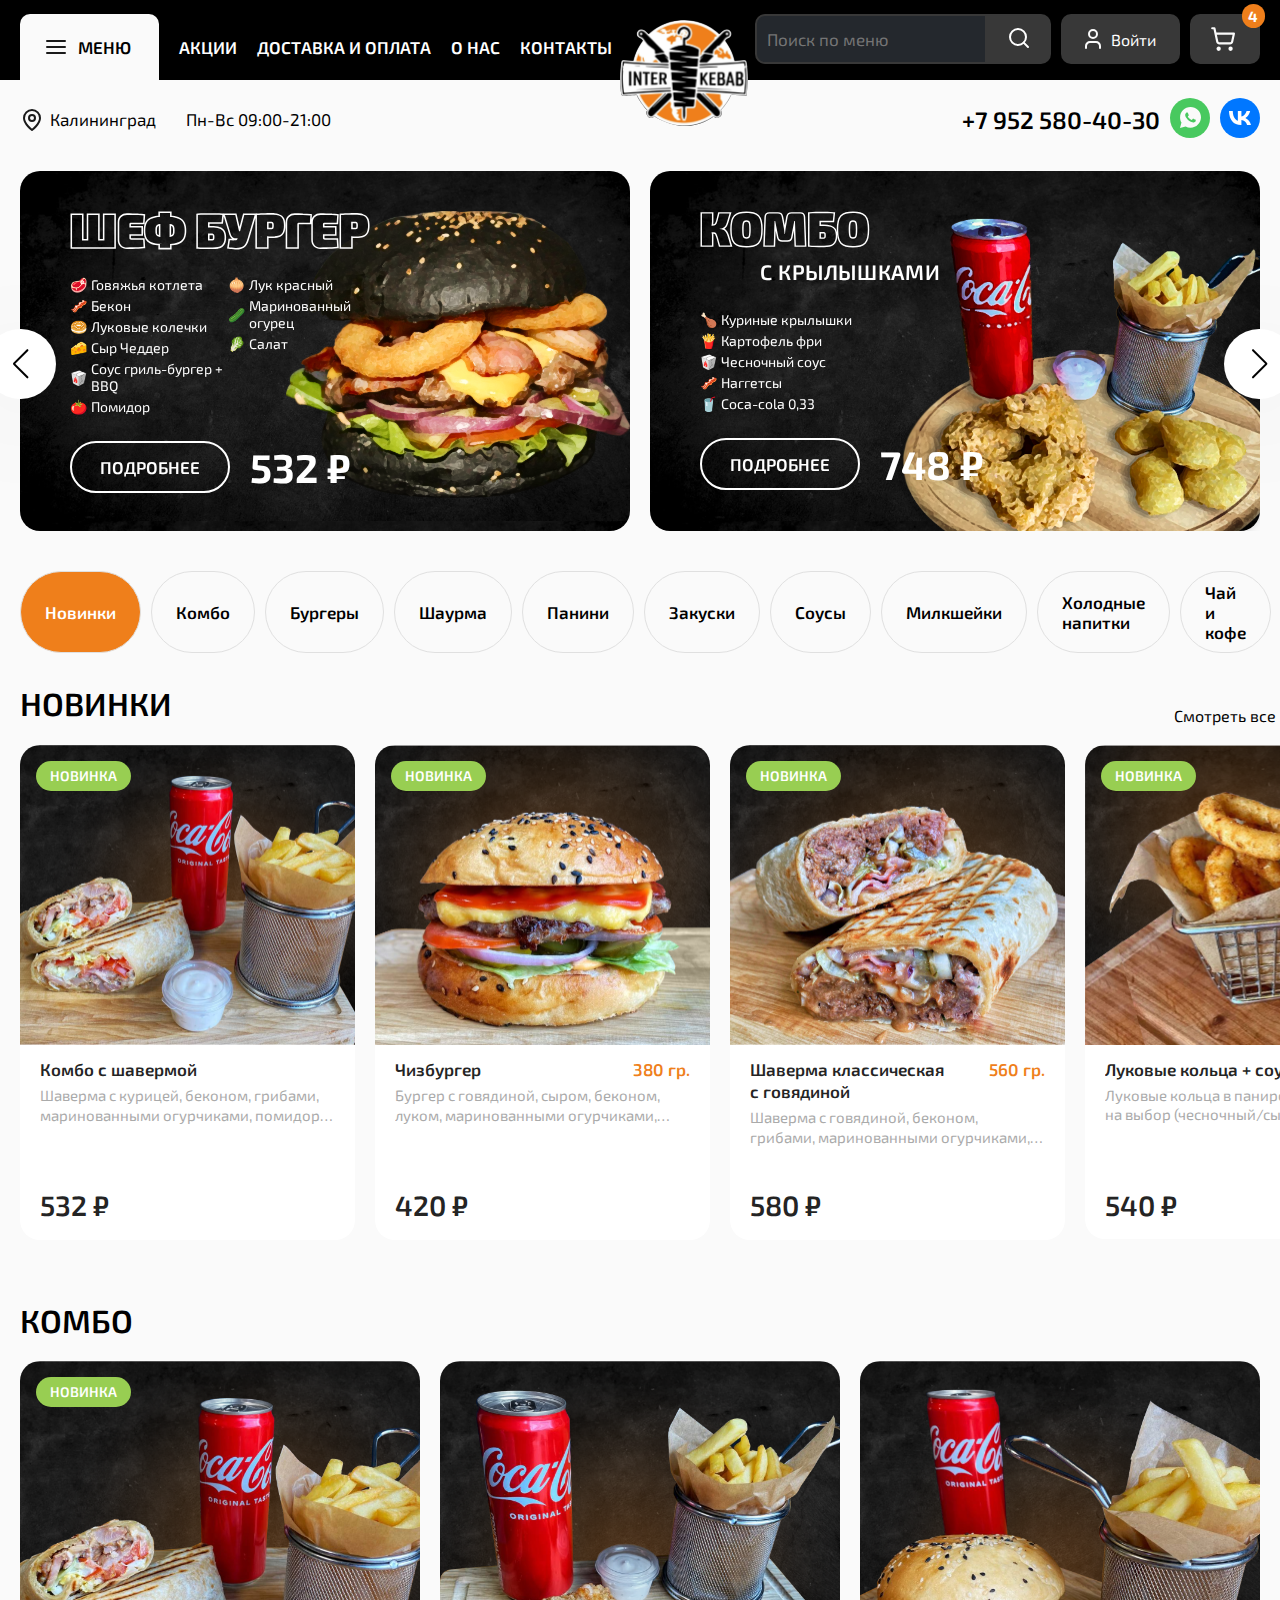
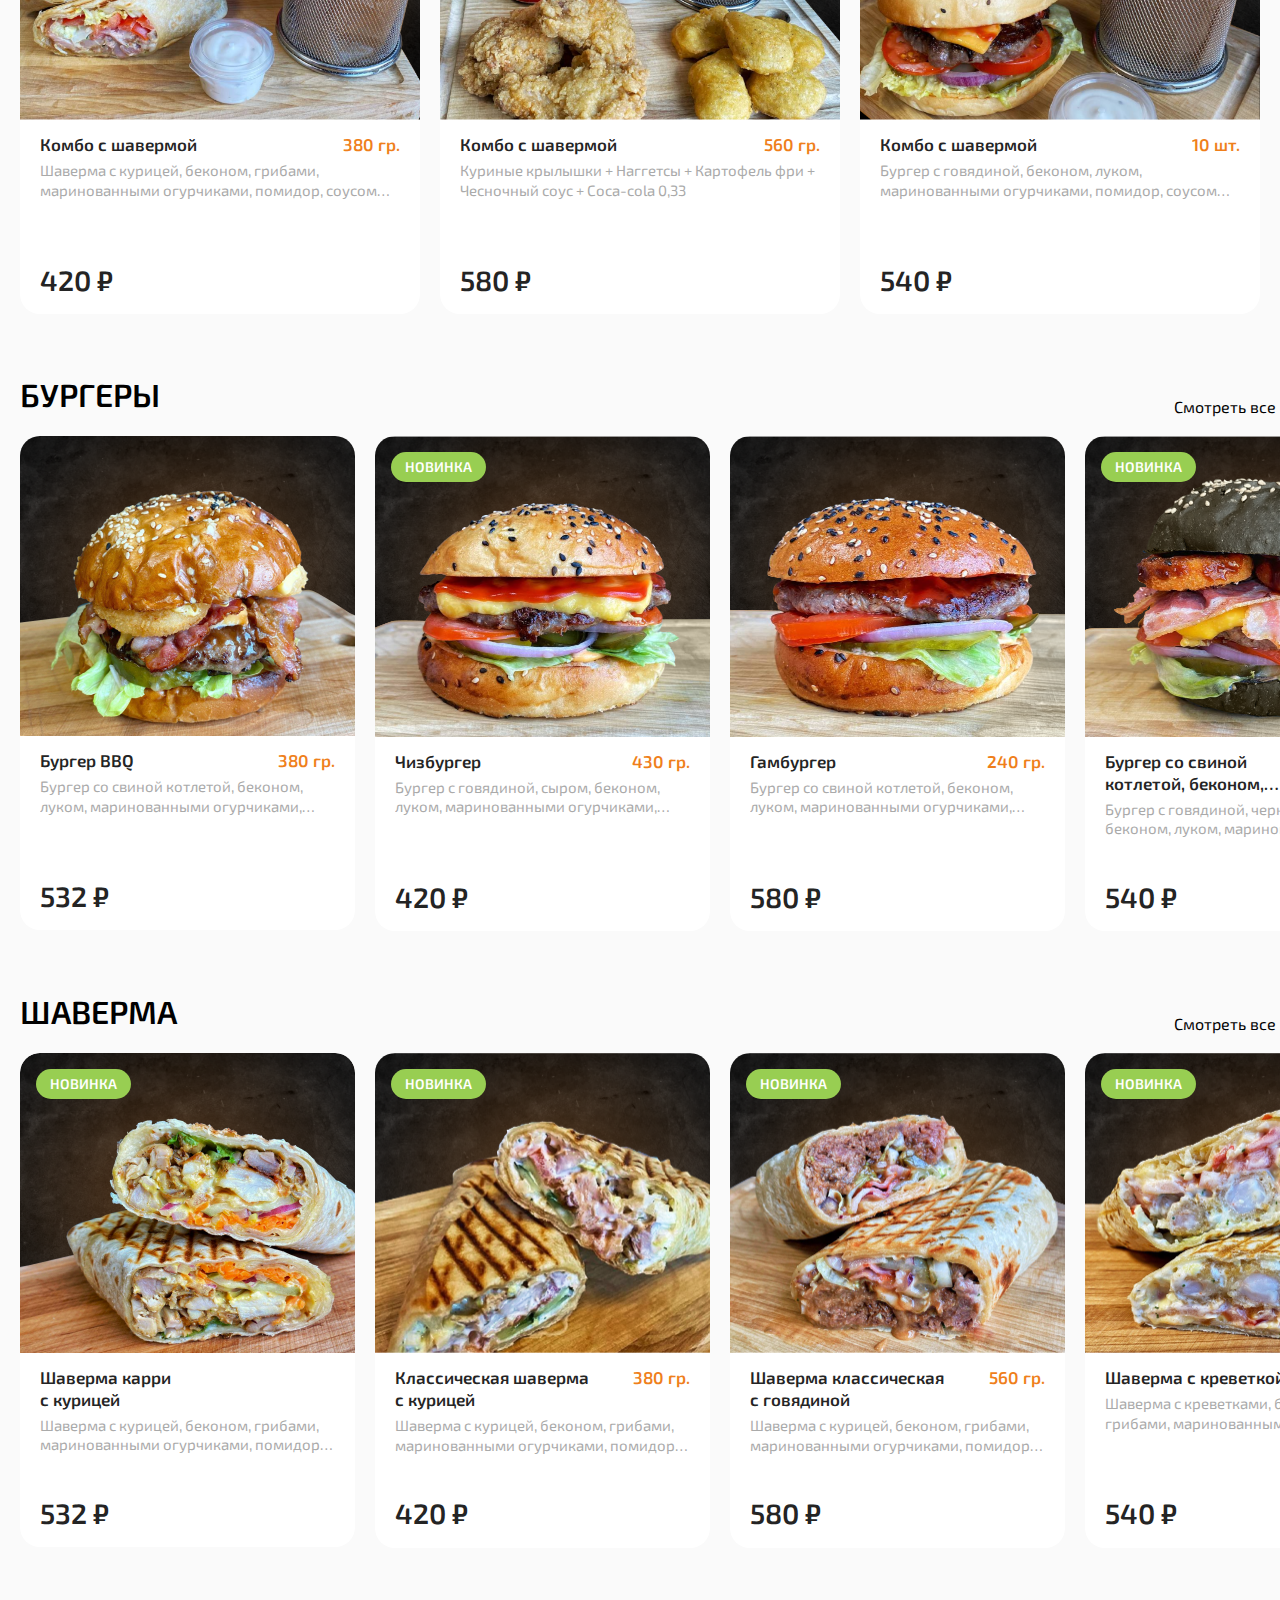
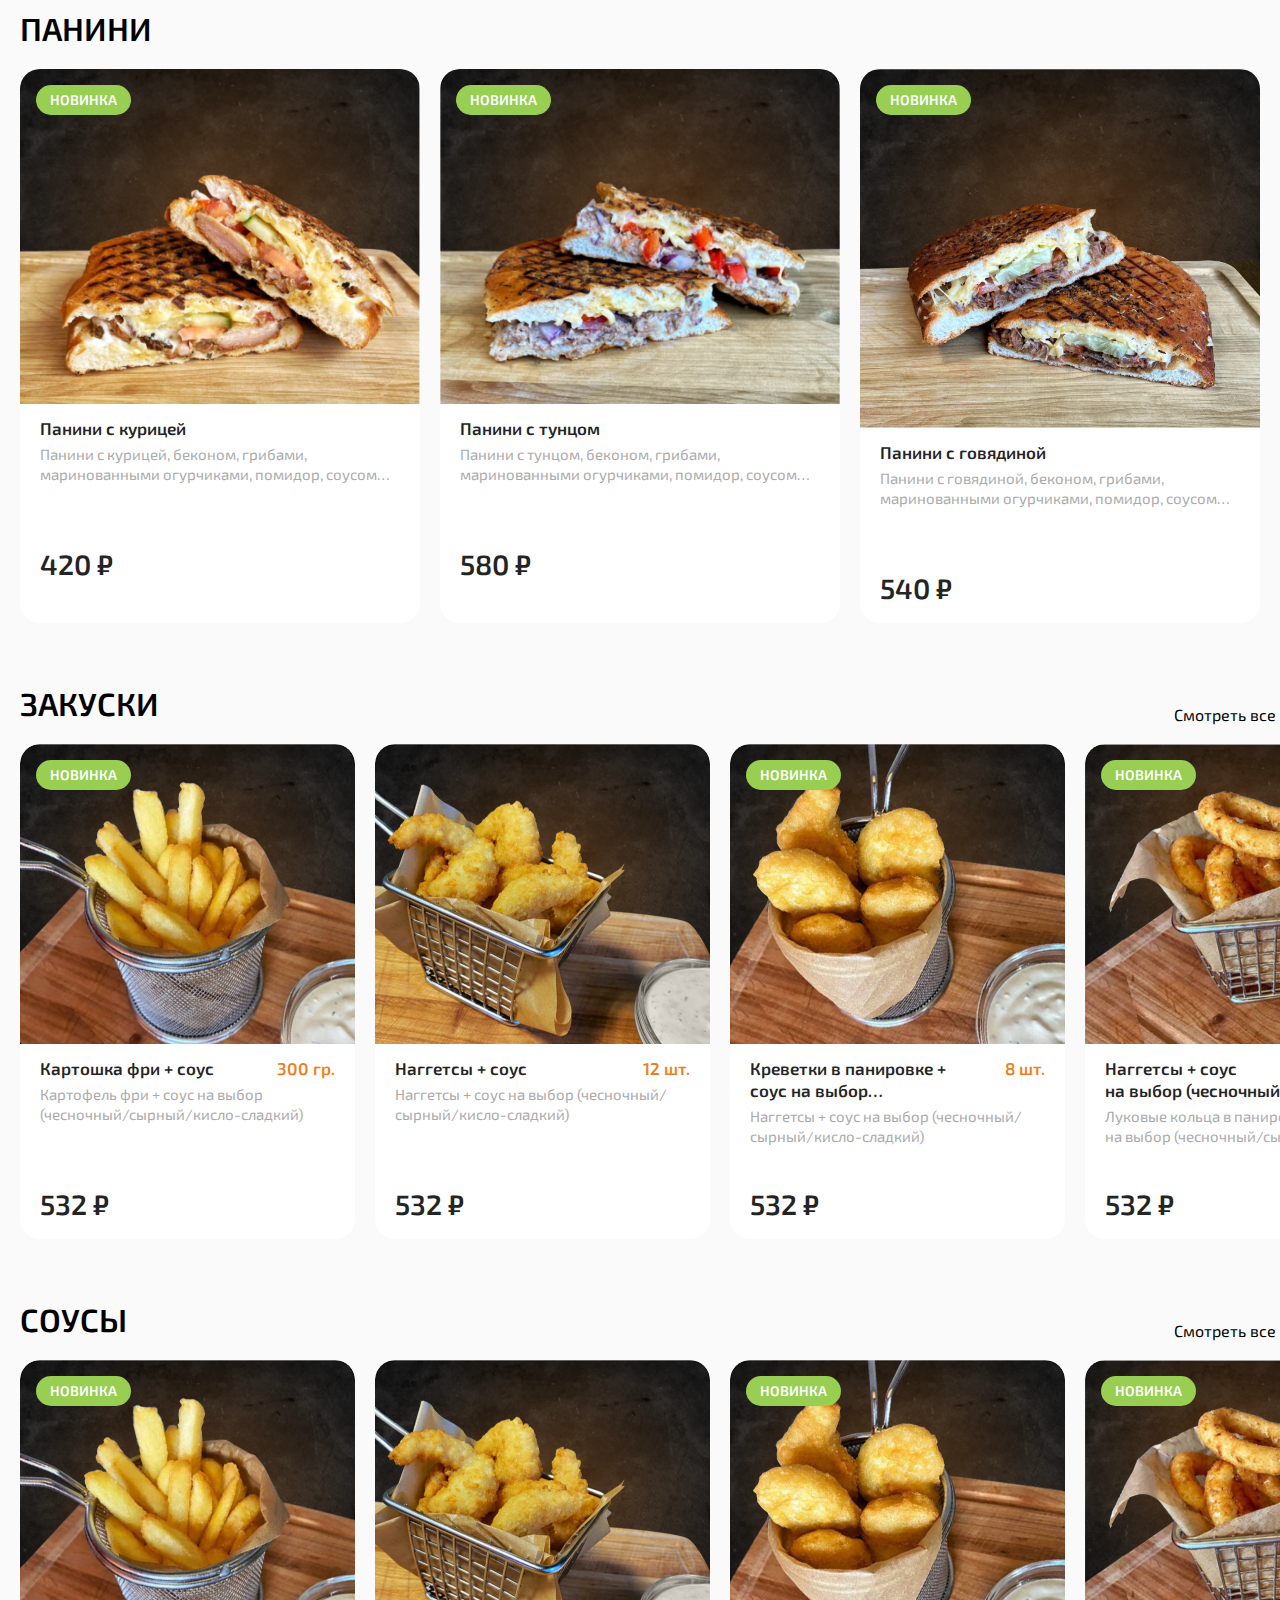
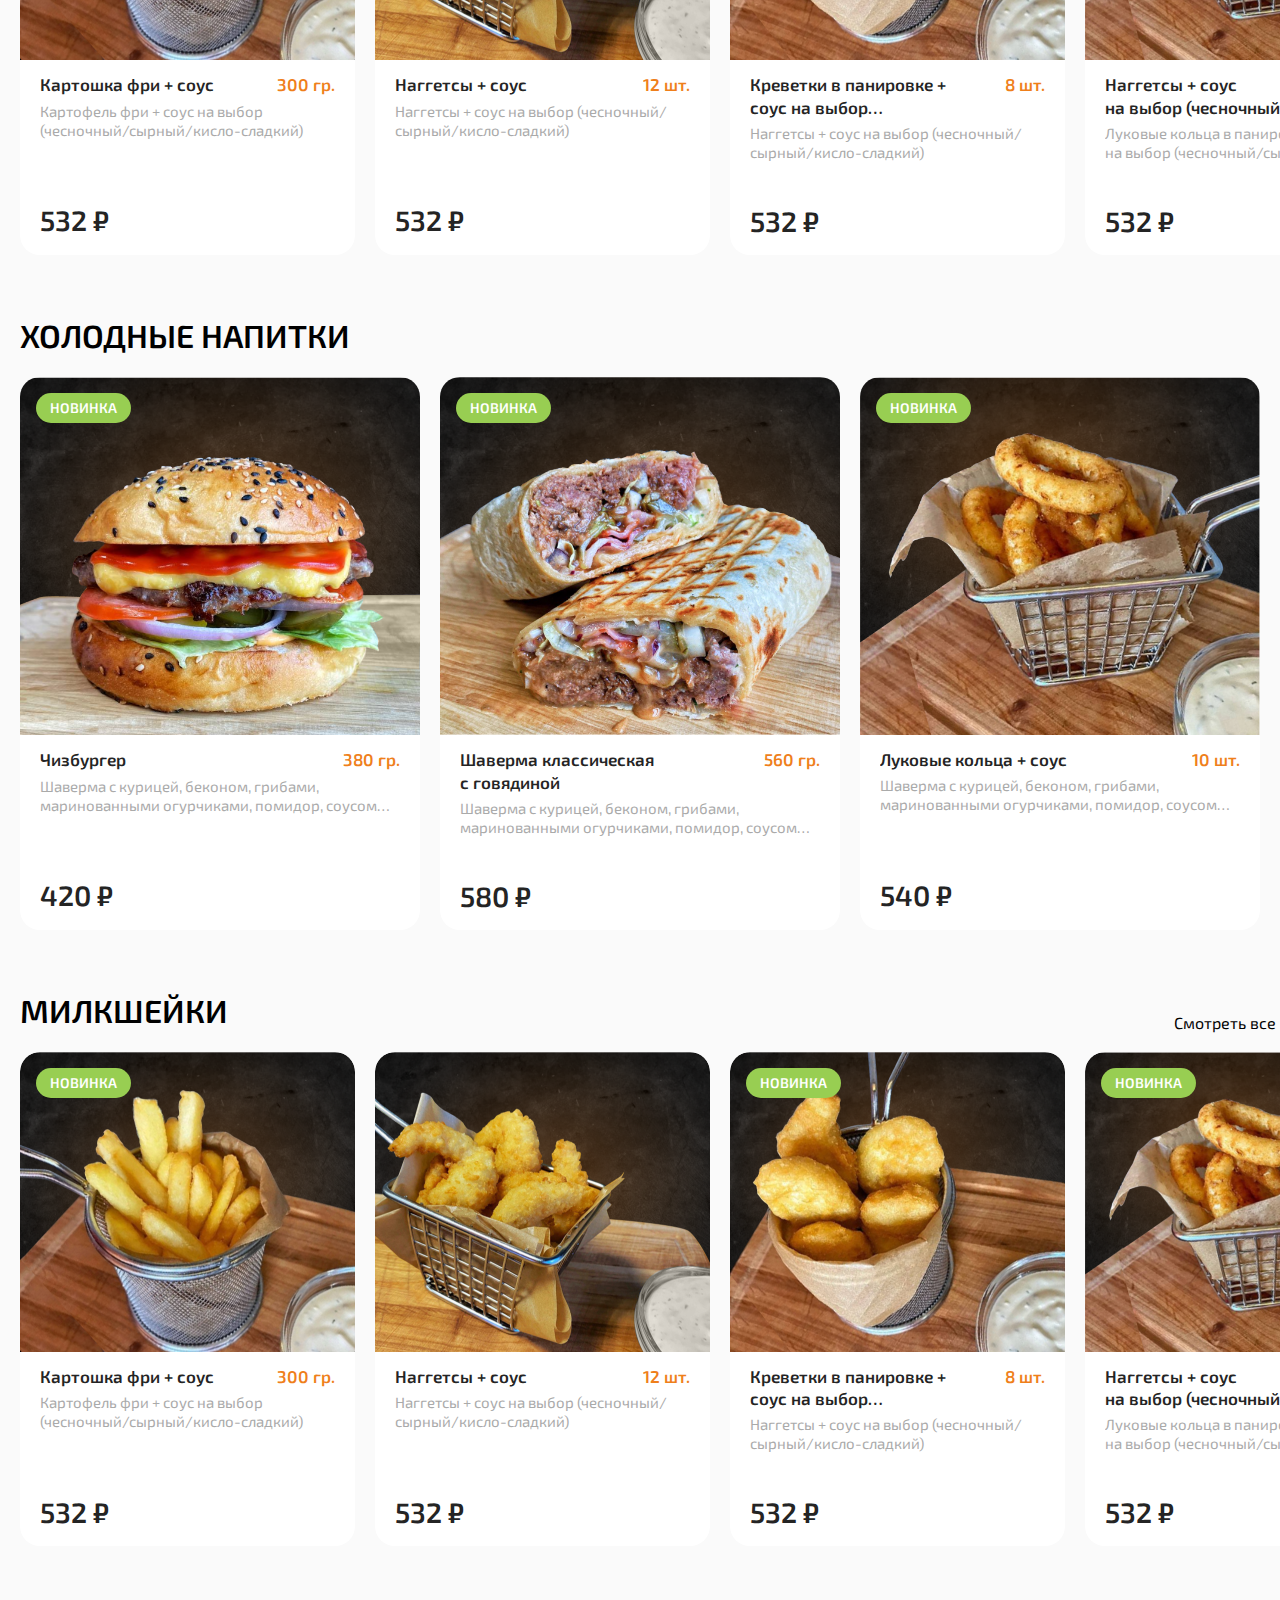
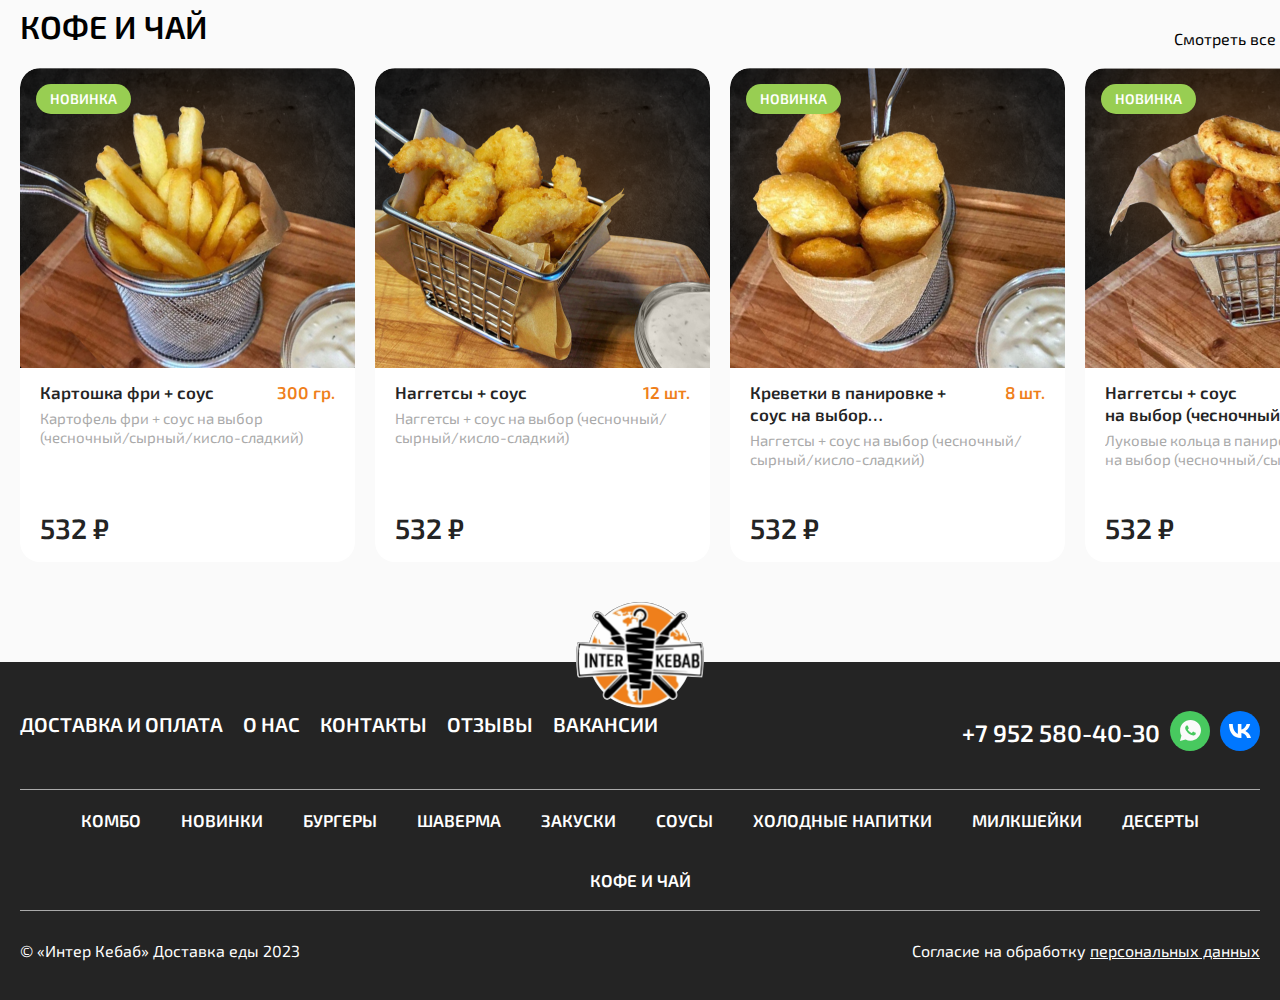
==== index.html @ 5f93398a "added content on mainpage" ====
<!DOCTYPE html>
<html lang="en">
  <head>
    <meta charset="UTF-8" />
    <meta name="viewport" content="width=device-width, initial-scale=1.0" />

    <link rel="preconnect" href="https://fonts.googleapis.com" />
    <link rel="preconnect" href="https://fonts.gstatic.com" crossorigin />
    <link
      href="https://fonts.googleapis.com/css2?family=Exo+2:ital,wght@0,100;0,200;0,300;0,400;0,500;0,600;0,700;0,800;0,900;1,100;1,200;1,300;1,400;1,500;1,600;1,700;1,800;1,900&display=swap"
      rel="stylesheet"
    />

    <link
      rel="stylesheet"
      href="https://cdn.jsdelivr.net/npm/swiper@11/swiper-bundle.min.css"
    />

    <script src="https://cdn.jsdelivr.net/npm/swiper@11/swiper-bundle.min.js"></script>

    <link rel="stylesheet" href="css/main.css" />

    <title>Главная</title>
  </head>
  <body>
    <header class="header">
      <section class="header__mobile" id="header_mobile">
        <ul class="header__mobile__links">
          <li class="header__mobile__close" id="header__mobile__close">
            <svg
              width="44"
              height="44"
              viewBox="0 0 44 44"
              fill="none"
              xmlns="http://www.w3.org/2000/svg"
            >
              <path
                fill-rule="evenodd"
                clip-rule="evenodd"
                d="M31.7313 12.2687C31.373 11.9104 30.7921 11.9104 30.4338 12.2687L22 20.7025L13.5662 12.2687C13.2079 11.9104 12.627 11.9104 12.2687 12.2687C11.9104 12.627 11.9104 13.2079 12.2687 13.5662L20.7025 22L12.2687 30.4338C11.9104 30.7921 11.9104 31.373 12.2687 31.7313C12.627 32.0896 13.2079 32.0896 13.5662 31.7313L22 23.2975L30.4338 31.7313C30.7921 32.0896 31.373 32.0896 31.7313 31.7313C32.0896 31.373 32.0896 30.7921 31.7313 30.4338L23.2975 22L31.7313 13.5662C32.0896 13.2079 32.0896 12.627 31.7313 12.2687Z"
                fill="black"
              ></path>
            </svg>
          </li>
          <li class="header__mobile__wrapper__link"><a href="#">Акции</a></li>
          <li class="header__mobile__wrapper__link">
            <a href="#">Доставка и оплата</a>
          </li>
          <li class="header__mobile__wrapper__link"><a href="#">О нас</a></li>
          <li class="header__mobile__wrapper__link">
            <a href="#">Контакты</a>
          </li>
          <li class="header__mobile__social-links">
            <div class="whatsapp">
              <a href="#">
                <svg
                  xmlns="http://www.w3.org/2000/svg"
                  width="40"
                  height="40"
                  viewBox="0 0 40 40"
                  fill="none"
                >
                  <rect width="40" height="40" rx="20" fill="#48C95F" />
                  <path
                    d="M27.9268 12.0625C25.9512 10.0937 23.3171 9 20.5366 9C14.7561 9 10.0732 13.6667 10.0732 19.4271C10.0732 21.25 10.5854 23.0729 11.4634 24.6042L10 30L15.561 28.5417C17.0976 29.3438 18.7805 29.7812 20.5366 29.7812C26.3171 29.7812 31 25.1146 31 19.3542C30.9268 16.6563 29.9024 14.0312 27.9268 12.0625ZM25.5854 23.1458C25.3659 23.7292 24.3415 24.3125 23.8293 24.3854C23.3902 24.4583 22.8049 24.4583 22.2195 24.3125C21.8537 24.1667 21.3415 24.0208 20.7561 23.7292C18.122 22.6354 16.439 20.0104 16.2927 19.7917C16.1463 19.6458 15.1951 18.4062 15.1951 17.0937C15.1951 15.7812 15.8537 15.1979 16.0732 14.9062C16.2927 14.6146 16.5854 14.6146 16.8049 14.6146C16.9512 14.6146 17.1707 14.6146 17.3171 14.6146C17.4634 14.6146 17.6829 14.5417 17.9024 15.0521C18.122 15.5625 18.6341 16.875 18.7073 16.9479C18.7805 17.0938 18.7805 17.2396 18.7073 17.3854C18.6341 17.5312 18.561 17.6771 18.4146 17.8229C18.2683 17.9687 18.1219 18.1875 18.0488 18.2604C17.9024 18.4062 17.7561 18.5521 17.9024 18.7708C18.0488 19.0625 18.561 19.8646 19.3659 20.5937C20.3902 21.4687 21.1951 21.7604 21.4878 21.9063C21.7805 22.0521 21.9268 21.9792 22.0732 21.8333C22.2195 21.6875 22.7317 21.1042 22.878 20.8125C23.0244 20.5208 23.2439 20.5938 23.4634 20.6667C23.6829 20.7396 25 21.3958 25.2195 21.5417C25.5122 21.6875 25.6585 21.7604 25.7317 21.8333C25.8049 22.0521 25.8049 22.5625 25.5854 23.1458Z"
                    fill="#FAFAFA"
                  />
                </svg>
              </a>
            </div>
            <div class="vk">
              <a href="#">
                <svg
                  xmlns="http://www.w3.org/2000/svg"
                  width="40"
                  height="40"
                  viewBox="0 0 40 40"
                  fill="none"
                >
                  <rect width="40" height="40" rx="20" fill="#0077FF" />
                  <path
                    d="M20.9825 27C13.466 27 9.17864 21.7447 9 13H12.7651C12.8888 19.4184 15.6646 22.1371 17.8632 22.6977V13H21.4085V18.5355C23.5796 18.2973 25.8607 15.7748 26.6302 13H30.1755C29.8855 14.4391 29.3075 15.8017 28.4776 17.0025C27.6477 18.2033 26.5837 19.2166 25.3523 19.979C26.7269 20.6756 27.941 21.6615 28.9145 22.8717C29.888 24.082 30.5988 25.489 31 27H27.0974C26.7373 25.6876 26.0054 24.5128 24.9934 23.6228C23.9814 22.7328 22.7343 22.1673 21.4085 21.997V27H20.9825Z"
                    fill="white"
                  />
                </svg>
              </a>
            </div>
          </li>
        </ul>
      </section>
      <section class="header-top">
        <div class="max-width-wrapper">
          <div class="width-wrapper">
            <div class="header__top__layout">
              <ul class="header__layout__top__links">
                <li
                  class="header__layout__top__link hamburger"
                  id="header__mobile__hamburger"
                >
                  <a href="#">
                    <svg
                      xmlns="http://www.w3.org/2000/svg"
                      width="24"
                      height="24"
                      viewBox="0 0 24 24"
                      fill="none"
                    >
                      <path
                        d="M3 6H21"
                        stroke="white"
                        stroke-width="2"
                        stroke-linecap="round"
                        stroke-linejoin="round"
                      />
                      <path
                        d="M3 12H21"
                        stroke="white"
                        stroke-width="2"
                        stroke-linecap="round"
                        stroke-linejoin="round"
                      />
                      <path
                        d="M3 18H21"
                        stroke="white"
                        stroke-width="2"
                        stroke-linecap="round"
                        stroke-linejoin="round"
                      />
                    </svg>
                  </a>
                </li>
                <li class="header__layout__top__link menu">
                  <a href="#" class="header__layout__top__link__wrapper">
                    <svg
                      class="menu__hamburger"
                      xmlns="http://www.w3.org/2000/svg"
                      width="24"
                      height="24"
                      viewBox="0 0 24 24"
                      fill="none"
                    >
                      <path
                        d="M3 6H21"
                        stroke="#1A1A1A"
                        stroke-width="2"
                        stroke-linecap="round"
                        stroke-linejoin="round"
                      />
                      <path
                        d="M3 12H21"
                        stroke="#1A1A1A"
                        stroke-width="2"
                        stroke-linecap="round"
                        stroke-linejoin="round"
                      />
                      <path
                        d="M3 18H21"
                        stroke="#1A1A1A"
                        stroke-width="2"
                        stroke-linecap="round"
                        stroke-linejoin="round"
                      />
                    </svg>
                    <span>Меню</span>
                  </a>
                </li>
                <li class="header__layout__top__link link">
                  <a href="#" class="header__layout__top__link__wrapper"
                    >Акции</a
                  >
                </li>
                <li class="header__layout__top__link link">
                  <a href="#" class="header__layout__top__link__wrapper"
                    >Доставка и оплата</a
                  >
                </li>
                <li class="header__layout__top__link link">
                  <a href="#" class="header__layout__top__link__wrapper"
                    >О нас</a
                  >
                </li>
                <li class="header__layout__top__link link">
                  <a href="#" class="header__layout__top__link__wrapper"
                    >Контакты</a
                  >
                </li>
              </ul>
              <img class="header__logo" src="img/logo.svg" alt="" />
              <div class="header__layout__top__right">
                <form action="" class="header__layout__top__search">
                  <div class="header__layout__top__search__wrapper">
                    <input type="search" placeholder="Поиск по меню" />
                  </div>
                  <button type="submit">
                    <img src="img/search.svg" alt="" />
                  </button>
                </form>
                <div class="header__layout__top__auth">
                  <a class="header__layout__top__auth__btn" href="#">
                    <svg
                      xmlns="http://www.w3.org/2000/svg"
                      width="24"
                      height="24"
                      viewBox="0 0 24 24"
                      fill="none"
                    >
                      <path
                        d="M19 21V19C19 17.9391 18.5786 16.9217 17.8284 16.1716C17.0783 15.4214 16.0609 15 15 15H9C7.93913 15 6.92172 15.4214 6.17157 16.1716C5.42143 16.9217 5 17.9391 5 19V21"
                        stroke="#FAFAFA"
                        stroke-width="2"
                        stroke-linecap="round"
                        stroke-linejoin="round"
                      />
                      <path
                        d="M12 11C14.2091 11 16 9.20914 16 7C16 4.79086 14.2091 3 12 3C9.79086 3 8 4.79086 8 7C8 9.20914 9.79086 11 12 11Z"
                        stroke="#FAFAFA"
                        stroke-width="2"
                        stroke-linecap="round"
                        stroke-linejoin="round"
                      />
                    </svg>
                    <span>Войти</span>
                  </a>
                </div>

                <div class="header__layout__top__busket">
                  <a href="#" class="header__layout__top__busket__wrapper">
                    <img src="img/cart.svg" alt="" />
                  </a>

                  <div class="notification">4</div>
                </div>
              </div>
            </div>
          </div>
        </div>
      </section>
      <section class="header-bottom">
        <div class="max-width-wrapper">
          <div class="width-wrapper">
            <div class="header__bottom__layout">
              <div class="header__bottom__layout__left">
                <div class="header__bottom__layout__location">
                  <img src="img/map-pin.svg" alt="" class="location" />
                  <img class="location-logo" src="img/logo.svg" alt="" />
                  <span>Калининград</span>
                </div>
                <div class="header__bottom__layout__time">
                  <h3>Калининград</h3>
                  <span>Пн-Вс 09:00-21:00</span>
                </div>
              </div>
              <div class="header__bottom__layout__right">
                <div class="header__bottom__layout__phone">
                  <a href="tel:+79525804030">+7 952 580-40-30</a>
                </div>
                <div class="whatsapp">
                  <a href="#">
                    <svg
                      xmlns="http://www.w3.org/2000/svg"
                      width="40"
                      height="40"
                      viewBox="0 0 40 40"
                      fill="none"
                    >
                      <rect width="40" height="40" rx="20" fill="#48C95F" />
                      <path
                        d="M27.9268 12.0625C25.9512 10.0937 23.3171 9 20.5366 9C14.7561 9 10.0732 13.6667 10.0732 19.4271C10.0732 21.25 10.5854 23.0729 11.4634 24.6042L10 30L15.561 28.5417C17.0976 29.3438 18.7805 29.7812 20.5366 29.7812C26.3171 29.7812 31 25.1146 31 19.3542C30.9268 16.6563 29.9024 14.0312 27.9268 12.0625ZM25.5854 23.1458C25.3659 23.7292 24.3415 24.3125 23.8293 24.3854C23.3902 24.4583 22.8049 24.4583 22.2195 24.3125C21.8537 24.1667 21.3415 24.0208 20.7561 23.7292C18.122 22.6354 16.439 20.0104 16.2927 19.7917C16.1463 19.6458 15.1951 18.4062 15.1951 17.0937C15.1951 15.7812 15.8537 15.1979 16.0732 14.9062C16.2927 14.6146 16.5854 14.6146 16.8049 14.6146C16.9512 14.6146 17.1707 14.6146 17.3171 14.6146C17.4634 14.6146 17.6829 14.5417 17.9024 15.0521C18.122 15.5625 18.6341 16.875 18.7073 16.9479C18.7805 17.0938 18.7805 17.2396 18.7073 17.3854C18.6341 17.5312 18.561 17.6771 18.4146 17.8229C18.2683 17.9687 18.1219 18.1875 18.0488 18.2604C17.9024 18.4062 17.7561 18.5521 17.9024 18.7708C18.0488 19.0625 18.561 19.8646 19.3659 20.5937C20.3902 21.4687 21.1951 21.7604 21.4878 21.9063C21.7805 22.0521 21.9268 21.9792 22.0732 21.8333C22.2195 21.6875 22.7317 21.1042 22.878 20.8125C23.0244 20.5208 23.2439 20.5938 23.4634 20.6667C23.6829 20.7396 25 21.3958 25.2195 21.5417C25.5122 21.6875 25.6585 21.7604 25.7317 21.8333C25.8049 22.0521 25.8049 22.5625 25.5854 23.1458Z"
                        fill="#FAFAFA"
                      />
                    </svg>
                  </a>
                </div>
                <div class="vk">
                  <a href="#">
                    <svg
                      xmlns="http://www.w3.org/2000/svg"
                      width="40"
                      height="40"
                      viewBox="0 0 40 40"
                      fill="none"
                    >
                      <rect width="40" height="40" rx="20" fill="#0077FF" />
                      <path
                        d="M20.9825 27C13.466 27 9.17864 21.7447 9 13H12.7651C12.8888 19.4184 15.6646 22.1371 17.8632 22.6977V13H21.4085V18.5355C23.5796 18.2973 25.8607 15.7748 26.6302 13H30.1755C29.8855 14.4391 29.3075 15.8017 28.4776 17.0025C27.6477 18.2033 26.5837 19.2166 25.3523 19.979C26.7269 20.6756 27.941 21.6615 28.9145 22.8717C29.888 24.082 30.5988 25.489 31 27H27.0974C26.7373 25.6876 26.0054 24.5128 24.9934 23.6228C23.9814 22.7328 22.7343 22.1673 21.4085 21.997V27H20.9825Z"
                        fill="white"
                      />
                    </svg>
                  </a>
                </div>
              </div>
            </div>
          </div>
        </div>
      </section>
    </header>
    <main class="main">
      <section class="top-banners">
        <div class="max-width-wrapper">
          <div class="width-wrapper">
            <div class="top-banners__layout">
              <div class="top-banner__swiper">
                <div class="swiper-wrapper">
                  <div class="swiper-slide">
                    <div class="top-banners__food">
                      <div class="top-banners__food__content">
                        <h3>
                          <span style="display: none">Шеф-бургер</span>
                          <img src="img/chef-burger_title.svg" alt="" />
                        </h3>
                        <div class="top-banners__food__content__info">
                          <div
                            class="top-banners__food__content__info__ingredients"
                          >
                            <span>🥩</span>
                            <span>Говяжья котлета</span>
                          </div>
                          <div
                            class="top-banners__food__content__info__ingredients"
                          >
                            <span>🥓</span>
                            <span>Бекон </span>
                          </div>
                          <div
                            class="top-banners__food__content__info__ingredients"
                          >
                            <span>🥯</span>
                            <span>Луковые колечки</span>
                          </div>
                          <div
                            class="top-banners__food__content__info__ingredients"
                          >
                            <span>🧀</span>
                            <span>Сыр Чеддер</span>
                          </div>
                          <div
                            class="top-banners__food__content__info__ingredients"
                          >
                            <span>🥡</span>
                            <span>Соус гриль-бургер + BBQ</span>
                          </div>
                          <div
                            class="top-banners__food__content__info__ingredients"
                          >
                            <span>🍅</span>
                            <span>Помидор</span>
                          </div>
                          <div
                            class="top-banners__food__content__info__ingredients"
                          >
                            <span>🧅</span>
                            <span>Лук красный</span>
                          </div>
                          <div
                            class="top-banners__food__content__info__ingredients"
                          >
                            <span>🥒</span>
                            <span>Маринованный огурец</span>
                          </div>
                          <div
                            class="top-banners__food__content__info__ingredients"
                          >
                            <span>🥬</span>
                            <span>Салат</span>
                          </div>
                        </div>
                        <div class="top-banners__food__content__btns">
                          <a
                            href="#"
                            class="top-banners__food__content__btns__more"
                            >Подробнее</a
                          >
                          <span class="top-banners__food__content__btns__price"
                            >532 ₽</span
                          >
                        </div>
                      </div>
                      <img
                        src="img/chef-burger.svg"
                        class="top-banners__food__img"
                        alt=""
                      />
                    </div>
                  </div>
                  <div class="swiper-slide">
                    <div class="top-banners__food">
                      <div class="top-banners__food__content">
                        <h3>
                          <span style="display: none">Комбо с крылышами</span>
                          <img
                            style="max-width: 170px"
                            src="img/combo.svg"
                            alt=""
                          />
                          <span>C крылышками</span>
                        </h3>
                        <div class="top-banners__food__content__info">
                          <div
                            class="top-banners__food__content__info__ingredients"
                          >
                            <span>🍗</span>
                            <span>Куриные крылышки</span>
                          </div>
                          <div
                            class="top-banners__food__content__info__ingredients"
                          >
                            <span>🍟</span>
                            <span>Картофель фри</span>
                          </div>
                          <div
                            class="top-banners__food__content__info__ingredients"
                          >
                            <span>🥡</span>
                            <span>Чесночный соус</span>
                          </div>
                          <div
                            class="top-banners__food__content__info__ingredients"
                          >
                            <span>🥓</span>
                            <span>Наггетсы</span>
                          </div>
                          <div
                            class="top-banners__food__content__info__ingredients"
                          >
                            <span>🥤</span>
                            <span>Coca-cola 0,33</span>
                          </div>
                        </div>
                        <div class="top-banners__food__content__btns">
                          <a
                            href="#"
                            class="top-banners__food__content__btns__more"
                            >Подробнее</a
                          >
                          <span class="top-banners__food__content__btns__price"
                            >748 ₽</span
                          >
                        </div>
                      </div>
                      <img
                        src="img/combo-1.svg"
                        class="top-banners__food__img"
                        alt=""
                      />
                    </div>
                  </div>
                  <div class="swiper-slide">
                    <div class="top-banners__food">
                      <div class="top-banners__food__content">
                        <h3>
                          <span style="display: none">Шеф-бургер</span>
                          <img src="img/chef-burger_title.svg" alt="" />
                        </h3>
                        <div class="top-banners__food__content__info">
                          <div
                            class="top-banners__food__content__info__ingredients"
                          >
                            <span>🥩</span>
                            <span>Говяжья котлета</span>
                          </div>
                          <div
                            class="top-banners__food__content__info__ingredients"
                          >
                            <span>🥓</span>
                            <span>Бекон </span>
                          </div>
                          <div
                            class="top-banners__food__content__info__ingredients"
                          >
                            <span>🥯</span>
                            <span>Луковые колечки</span>
                          </div>
                          <div
                            class="top-banners__food__content__info__ingredients"
                          >
                            <span>🧀</span>
                            <span>Сыр Чеддер</span>
                          </div>
                          <div
                            class="top-banners__food__content__info__ingredients"
                          >
                            <span>🥡</span>
                            <span>Соус гриль-бургер + BBQ</span>
                          </div>
                          <div
                            class="top-banners__food__content__info__ingredients"
                          >
                            <span>🍅</span>
                            <span>Помидор</span>
                          </div>
                          <div
                            class="top-banners__food__content__info__ingredients"
                          >
                            <span>🧅</span>
                            <span>Лук красный</span>
                          </div>
                          <div
                            class="top-banners__food__content__info__ingredients"
                          >
                            <span>🥒</span>
                            <span>Маринованный огурец</span>
                          </div>
                          <div
                            class="top-banners__food__content__info__ingredients"
                          >
                            <span>🥬</span>
                            <span>Салат</span>
                          </div>
                        </div>
                        <div class="top-banners__food__content__btns">
                          <a
                            href="#"
                            class="top-banners__food__content__btns__more"
                            >Подробнее</a
                          >
                          <span class="top-banners__food__content__btns__price"
                            >532 ₽</span
                          >
                        </div>
                      </div>
                      <img
                        src="img/chef-burger.svg"
                        class="top-banners__food__img"
                        alt=""
                      />
                    </div>
                  </div>
                </div>
                <div class="swiper-pagination"></div>

                <div class="swiper-button-prev"></div>

                <div class="swiper-button-next"></div>
              </div>
            </div>
          </div>
        </div>
      </section>
      <section class="food-nav">
        <div class="max-width-wrapper">
          <div class="width-wrapper">
            <div class="food-nav__layout">
              <nav class="food-nav__layout__links">
                <a href="#new" class="food-nav__layout__link active"> Новинки</a
                ><a href="#combo" class="food-nav__layout__link">Комбо</a
                ><a href="#burgers" class="food-nav__layout__link">Бургеры</a
                ><a href="#shaurma" class="food-nav__layout__link">Шаурма</a
                ><a href="#panini" class="food-nav__layout__link">Панини</a
                ><a href="#zakuski" class="food-nav__layout__link">Закуски</a
                ><a href="#sousi" class="food-nav__layout__link">Соусы</a
                ><a href="#milkshakes" class="food-nav__layout__link"
                  >Милкшейки</a
                ><a href="#cold_drinks" class="food-nav__layout__link"
                  >Холодные напитки</a
                ><a href="#tea_coffee" class="food-nav__layout__link"
                  >Чай и кофе</a
                >
              </nav>
            </div>
          </div>
        </div>
      </section>
      <section class="food-catalog">
        <div id="new">
          <div class="max-width-wrapper">
            <div class="width-wrapper">
              <div class="food-catalog__layout">
                <div class="food-catalog__heading">
                  <h2>Новинки</h2>
                  <a href="#"
                    >Смотреть все <span style="color: orange"> > ></span></a
                  >
                </div>
                <div class="food-swiper">
                  <!-- Additional required wrapper -->
                  <div class="swiper-wrapper">
                    <!-- Slides -->
                    <div class="swiper-slide">
                      <div class="food-element">
                        <a href="#">
                          <div class="food-element__img">
                            <div class="new-item">Новинка</div>
                            <img src="img/food-1.png" alt="" />
                          </div>
                          <div class="food-element__content">
                            <div class="food-element__content__info">
                              <div class="food-element__content__info__heading">
                                <h3>Комбо с шавермой</h3>
                              </div>
                              <span
                                >Шаверма с курицей, беконом, грибами,
                                маринованными огурчиками, помидор, соусом
                                терияки и свежей капустой + Картофель фри +
                                Чесночный соус + Coca-cola 0,33</span
                              >
                            </div>
                            <div class="food-element__content__price">
                              <span>532 ₽</span>
                            </div>
                          </div>
                        </a>
                      </div>
                    </div>
                    <div class="swiper-slide">
                      <div class="food-element">
                        <a href="#">
                          <div class="food-element__img">
                            <div class="new-item">Новинка</div>
                            <img src="img/food-2.png" alt="" />
                          </div>
                          <div class="food-element__content">
                            <div class="food-element__content__info">
                              <div class="food-element__content__info__heading">
                                <h3>Чизбургер</h3>
                                <span>380 гр.</span>
                              </div>
                              <span
                                >Бургер с говядиной, сыром, беконом, луком,
                                маринованными огурчиками, помидор, соусом
                                терияки</span
                              >
                            </div>
                            <div class="food-element__content__price">
                              <span>420 ₽</span>
                            </div>
                          </div>
                        </a>
                      </div>
                    </div>
                    <div class="swiper-slide">
                      <div class="food-element">
                        <a href="#">
                          <div class="food-element__img">
                            <div class="new-item">Новинка</div>
                            <img src="img/food-3.png" alt="" />
                          </div>
                          <div class="food-element__content">
                            <div class="food-element__content__info">
                              <div class="food-element__content__info__heading">
                                <h3>Шаверма классическая с говядиной</h3>
                                <span>560 гр.</span>
                              </div>
                              <span
                                >Шаверма с говядиной, беконом, грибами,
                                маринованными огурчиками, помидор, соусом
                                терияки и свежей капустой</span
                              >
                            </div>
                            <div class="food-element__content__price">
                              <span>580 ₽</span>
                            </div>
                          </div>
                        </a>
                      </div>
                    </div>
                    <div class="swiper-slide">
                      <div class="food-element">
                        <a href="#">
                          <div class="food-element__img">
                            <div class="new-item">Новинка</div>
                            <img src="img/food-4.png" alt="" />
                          </div>
                          <div class="food-element__content">
                            <div class="food-element__content__info">
                              <div class="food-element__content__info__heading">
                                <h3>Луковые кольца + соус</h3>
                                <span>10 шт.</span>
                              </div>

                              <span
                                >Луковые кольца в панировке + соус на выбор
                                (чесночный/сырный/кисло-сладкий)</span
                              >
                            </div>
                            <div class="food-element__content__price">
                              <span>540 ₽</span>
                            </div>
                          </div>
                        </a>
                      </div>
                    </div>
                    <div class="swiper-slide">
                      <div class="food-element">
                        <a href="#">
                          <div class="food-element__img">
                            <div class="new-item">Новинка</div>
                            <img src="img/food-1.png" alt="" />
                          </div>
                          <div class="food-element__content">
                            <div class="food-element__content__info">
                              <div class="food-element__content__info__heading">
                                <h3>Комбо с шавермой</h3>
                              </div>
                              <span
                                >Шаверма с курицей, беконом, грибами,
                                маринованными огурчиками, помидор, соусом
                                терияки и свежей капустой + Картофель фри +
                                Чесночный соус + Coca-cola 0,33</span
                              >
                            </div>
                            <div class="food-element__content__price">
                              <span>532 ₽</span>
                            </div>
                          </div>
                        </a>
                      </div>
                    </div>
                    <div class="swiper-slide">
                      <div class="food-element">
                        <a href="#">
                          <div class="food-element__img">
                            <div class="new-item">Новинка</div>
                            <img src="img/food-2.png" alt="" />
                          </div>
                          <div class="food-element__content">
                            <div class="food-element__content__info">
                              <div class="food-element__content__info__heading">
                                <h3>Чизбургер</h3>
                                <span>380 гр.</span>
                              </div>
                              <span
                                >Бургер с говядиной, сыром, беконом, луком,
                                маринованными огурчиками, помидор, соусом
                                терияки</span
                              >
                            </div>
                            <div class="food-element__content__price">
                              <span>420 ₽</span>
                            </div>
                          </div>
                        </a>
                      </div>
                    </div>
                    <div class="swiper-slide">
                      <div class="food-element">
                        <a href="#">
                          <div class="food-element__img">
                            <div class="new-item">Новинка</div>
                            <img src="img/food-3.png" alt="" />
                          </div>
                          <div class="food-element__content">
                            <div class="food-element__content__info">
                              <div class="food-element__content__info__heading">
                                <h3>Шаверма классическая с говядиной</h3>
                                <span>560 гр.</span>
                              </div>
                              <span
                                >Шаверма с говядиной, беконом, грибами,
                                маринованными огурчиками, помидор, соусом
                                терияки и свежей капустой</span
                              >
                            </div>
                            <div class="food-element__content__price">
                              <span>580 ₽</span>
                            </div>
                          </div>
                        </a>
                      </div>
                    </div>
                    <div class="swiper-slide">
                      <div class="food-element">
                        <a href="#">
                          <div class="food-element__img">
                            <div class="new-item">Новинка</div>
                            <img src="img/food-4.png" alt="" />
                          </div>
                          <div class="food-element__content">
                            <div class="food-element__content__info">
                              <div class="food-element__content__info__heading">
                                <h3>Луковые кольца + соус</h3>
                                <span>10 шт.</span>
                              </div>

                              <span
                                >Луковые кольца в панировке + соус на выбор
                                (чесночный/сырный/кисло-сладкий)</span
                              >
                            </div>
                            <div class="food-element__content__price">
                              <span>540 ₽</span>
                            </div>
                          </div>
                        </a>
                      </div>
                    </div>
                  </div>
                  <div class="swiper-pagination" style="display: none"></div>

                  <div class="swiper-button-prev"></div>
                  <div class="swiper-button-next"></div>
                </div>
              </div>
            </div>
          </div>
        </div>
        <div id="combo">
          <div class="max-width-wrapper">
            <div class="width-wrapper">
              <div class="food-catalog__layout">
                <div class="food-catalog__heading">
                  <h2>Комбо</h2>
                </div>
                <div class="food-catalog__content">
                  <div class="food-element">
                    <a href="#">
                      <div class="food-element__img">
                        <div class="new-item">Новинка</div>
                        <img src="img/food-5.png" alt="" />
                      </div>
                      <div class="food-element__content">
                        <div class="food-element__content__info">
                          <div class="food-element__content__info__heading">
                            <h3>Комбо с шавермой</h3>
                            <span>380 гр.</span>
                          </div>
                          <span
                            >Шаверма с курицей, беконом, грибами, маринованными
                            огурчиками, помидор, соусом терияки и свежей
                            капустой + Картофель фри + Чесночный соус +
                            Coca-cola 0,33</span
                          >
                        </div>
                        <div class="food-element__content__price">
                          <span>420 ₽</span>
                        </div>
                      </div>
                    </a>
                  </div>
                  <div class="food-element">
                    <a href="#">
                      <div class="food-element__img">
                        <img src="img/food-6.png" alt="" />
                      </div>
                      <div class="food-element__content">
                        <div class="food-element__content__info">
                          <div class="food-element__content__info__heading">
                            <h3>Комбо с шавермой</h3>
                            <span>560 гр.</span>
                          </div>
                          <span
                            >Куриные крылышки + Наггетсы + Картофель фри +
                            Чесночный соус + Coca-cola 0,33</span
                          >
                        </div>
                        <div class="food-element__content__price">
                          <span>580 ₽</span>
                        </div>
                      </div>
                    </a>
                  </div>
                  <div class="food-element">
                    <a href="#">
                      <div class="food-element__img">
                        <img src="img/food-7.png" alt="" />
                      </div>
                      <div class="food-element__content">
                        <div class="food-element__content__info">
                          <div class="food-element__content__info__heading">
                            <h3>Комбо с шавермой</h3>
                            <span>10 шт.</span>
                          </div>

                          <span
                            >Бургер с говядиной, беконом, луком, маринованными
                            огурчиками, помидор, соусом терияки и сыром +
                            Картофель фри + Чесночный соус + Coca-cola
                            0,33</span
                          >
                        </div>
                        <div class="food-element__content__price">
                          <span>540 ₽</span>
                        </div>
                      </div>
                    </a>
                  </div>
                </div>
              </div>
            </div>
          </div>
        </div>
        <div id="burgers">
          <div class="max-width-wrapper">
            <div class="width-wrapper">
              <div class="food-catalog__layout">
                <div class="food-catalog__heading">
                  <h2>Бургеры</h2>
                  <a href="#"
                    >Смотреть все <span style="color: orange"> > ></span></a
                  >
                </div>
                <div class="food-swiper">
                  <!-- Additional required wrapper -->
                  <div class="swiper-wrapper">
                    <!-- Slides -->
                    <div class="swiper-slide">
                      <div class="food-element">
                        <a href="#">
                          <div class="food-element__img">
                            <img src="img/bbq.png" alt="" />
                          </div>
                          <div class="food-element__content">
                            <div class="food-element__content__info">
                              <div class="food-element__content__info__heading">
                                <h3>Бургер BBQ</h3>
                                <span>380 гр.</span>
                              </div>
                              <span
                                >Бургер со свиной котлетой, беконом, луком,
                                маринованными огурчиками, помидор, соусом
                                терияки и сыром</span
                              >
                            </div>
                            <div class="food-element__content__price">
                              <span>532 ₽</span>
                            </div>
                          </div>
                        </a>
                      </div>
                    </div>
                    <div class="swiper-slide">
                      <div class="food-element">
                        <a href="#">
                          <div class="food-element__img">
                            <div class="new-item">Новинка</div>
                            <img src="img/food-2.png" alt="" />
                          </div>
                          <div class="food-element__content">
                            <div class="food-element__content__info">
                              <div class="food-element__content__info__heading">
                                <h3>Чизбургер</h3>
                                <span>430 гр.</span>
                              </div>
                              <span
                                >Бургер с говядиной, сыром, беконом, луком,
                                маринованными огурчиками, помидор, соусом
                                терияки</span
                              >
                            </div>
                            <div class="food-element__content__price">
                              <span>420 ₽</span>
                            </div>
                          </div>
                        </a>
                      </div>
                    </div>
                    <div class="swiper-slide">
                      <div class="food-element">
                        <a href="#">
                          <div class="food-element__img">
                            <img src="img/food-10.png" alt="" />
                          </div>
                          <div class="food-element__content">
                            <div class="food-element__content__info">
                              <div class="food-element__content__info__heading">
                                <h3>Гамбургер</h3>
                                <span>240 гр.</span>
                              </div>
                              <span
                                >Бургер со свиной котлетой, беконом, луком,
                                маринованными огурчиками, помидор, соусом
                                терияки и сыром</span
                              >
                            </div>
                            <div class="food-element__content__price">
                              <span>580 ₽</span>
                            </div>
                          </div>
                        </a>
                      </div>
                    </div>
                    <div class="swiper-slide">
                      <div class="food-element">
                        <a href="#">
                          <div class="food-element__img">
                            <div class="new-item">Новинка</div>
                            <img src="img/chef-burger.png" alt="" />
                          </div>
                          <div class="food-element__content">
                            <div class="food-element__content__info">
                              <div class="food-element__content__info__heading">
                                <h3>
                                  Бургер со свиной котлетой, беконом, луком,
                                  маринованными огурчиками, помидор, соусом
                                  терияки и сыром
                                </h3>
                                <span>400 гр.</span>
                              </div>

                              <span
                                >Бургер с говядиной, черной булочкой, беконом,
                                луком, маринованными огурчиками, помидор, соусом
                                терияки и сыром</span
                              >
                            </div>
                            <div class="food-element__content__price">
                              <span>540 ₽</span>
                            </div>
                          </div>
                        </a>
                      </div>
                    </div>
                    <div class="swiper-slide">
                      <div class="food-element">
                        <a href="#">
                          <div class="food-element__img">
                            <img src="img/bbq.png" alt="" />
                          </div>
                          <div class="food-element__content">
                            <div class="food-element__content__info">
                              <div class="food-element__content__info__heading">
                                <h3>Бургер BBQ</h3>
                                <span>380 гр.</span>
                              </div>
                              <span
                                >Бургер со свиной котлетой, беконом, луком,
                                маринованными огурчиками, помидор, соусом
                                терияки и сыром</span
                              >
                            </div>
                            <div class="food-element__content__price">
                              <span>532 ₽</span>
                            </div>
                          </div>
                        </a>
                      </div>
                    </div>
                    <div class="swiper-slide">
                      <div class="food-element">
                        <a href="#">
                          <div class="food-element__img">
                            <div class="new-item">Новинка</div>
                            <img src="img/food-2.png" alt="" />
                          </div>
                          <div class="food-element__content">
                            <div class="food-element__content__info">
                              <div class="food-element__content__info__heading">
                                <h3>Чизбургер</h3>
                                <span>430 гр.</span>
                              </div>
                              <span
                                >Бургер с говядиной, сыром, беконом, луком,
                                маринованными огурчиками, помидор, соусом
                                терияки</span
                              >
                            </div>
                            <div class="food-element__content__price">
                              <span>420 ₽</span>
                            </div>
                          </div>
                        </a>
                      </div>
                    </div>
                    <div class="swiper-slide">
                      <div class="food-element">
                        <a href="#">
                          <div class="food-element__img">
                            <img src="img/food-10.png" alt="" />
                          </div>
                          <div class="food-element__content">
                            <div class="food-element__content__info">
                              <div class="food-element__content__info__heading">
                                <h3>Гамбургер</h3>
                                <span>240 гр.</span>
                              </div>
                              <span
                                >Бургер со свиной котлетой, беконом, луком,
                                маринованными огурчиками, помидор, соусом
                                терияки и сыром</span
                              >
                            </div>
                            <div class="food-element__content__price">
                              <span>580 ₽</span>
                            </div>
                          </div>
                        </a>
                      </div>
                    </div>
                    <div class="swiper-slide">
                      <div class="food-element">
                        <a href="#">
                          <div class="food-element__img">
                            <div class="new-item">Новинка</div>
                            <img src="img/chef-burger.png" alt="" />
                          </div>
                          <div class="food-element__content">
                            <div class="food-element__content__info">
                              <div class="food-element__content__info__heading">
                                <h3>
                                  Бургер со свиной котлетой, беконом, луком,
                                  маринованными огурчиками, помидор, соусом
                                  терияки и сыром
                                </h3>
                                <span>400 гр.</span>
                              </div>

                              <span
                                >Бургер с говядиной, черной булочкой, беконом,
                                луком, маринованными огурчиками, помидор, соусом
                                терияки и сыром</span
                              >
                            </div>
                            <div class="food-element__content__price">
                              <span>540 ₽</span>
                            </div>
                          </div>
                        </a>
                      </div>
                    </div>
                  </div>
                  <div class="swiper-pagination" style="display: none"></div>

                  <div class="swiper-button-prev"></div>
                  <div class="swiper-button-next"></div>
                </div>
              </div>
            </div>
          </div>
        </div>
        <div id="shaurma">
          <div class="max-width-wrapper">
            <div class="width-wrapper">
              <div class="food-catalog__layout">
                <div class="food-catalog__heading">
                  <h2>Шаверма</h2>
                  <a href="#"
                    >Смотреть все <span style="color: orange"> > ></span></a
                  >
                </div>
                <div class="food-swiper">
                  <div class="swiper-wrapper">
                    <div class="swiper-slide">
                      <div class="food-element">
                        <a href="#">
                          <div class="food-element__img">
                            <div class="new-item">Новинка</div>
                            <img src="img/shaurma-1.png" alt="" />
                          </div>
                          <div class="food-element__content">
                            <div class="food-element__content__info">
                              <div class="food-element__content__info__heading">
                                <h3>Шаверма карри с курицей</h3>
                              </div>
                              <span
                                >Шаверма с курицей, беконом, грибами,
                                маринованными огурчиками, помидор, соусом
                                терияки и свежей капустой</span
                              >
                            </div>
                            <div class="food-element__content__price">
                              <span>532 ₽</span>
                            </div>
                          </div>
                        </a>
                      </div>
                    </div>
                    <div class="swiper-slide">
                      <div class="food-element">
                        <a href="#">
                          <div class="food-element__img">
                            <div class="new-item">Новинка</div>
                            <img src="img/shaurma-2.png" alt="" />
                          </div>
                          <div class="food-element__content">
                            <div class="food-element__content__info">
                              <div class="food-element__content__info__heading">
                                <h3>Классическая шаверма с курицей</h3>
                                <span>380 гр.</span>
                              </div>
                              <span
                                >Шаверма с курицей, беконом, грибами,
                                маринованными огурчиками, помидор, соусом
                                терияки и свежей капустой + Картофель фри +
                                Чесночный соус + Coca-cola 0,33</span
                              >
                            </div>
                            <div class="food-element__content__price">
                              <span>420 ₽</span>
                            </div>
                          </div>
                        </a>
                      </div>
                    </div>
                    <div class="swiper-slide">
                      <div class="food-element">
                        <a href="#">
                          <div class="food-element__img">
                            <div class="new-item">Новинка</div>
                            <img src="img/food-3.png" alt="" />
                          </div>
                          <div class="food-element__content">
                            <div class="food-element__content__info">
                              <div class="food-element__content__info__heading">
                                <h3>Шаверма классическая с говядиной</h3>
                                <span>560 гр.</span>
                              </div>
                              <span
                                >Шаверма с курицей, беконом, грибами,
                                маринованными огурчиками, помидор, соусом
                                терияки и свежей капустой + Картофель фри +
                                Чесночный соус + Coca-cola 0,33</span
                              >
                            </div>
                            <div class="food-element__content__price">
                              <span>580 ₽</span>
                            </div>
                          </div>
                        </a>
                      </div>
                    </div>
                    <div class="swiper-slide">
                      <div class="food-element">
                        <a href="#">
                          <div class="food-element__img">
                            <div class="new-item">Новинка</div>
                            <img src="img/shaurma-4.png" alt="" />
                          </div>
                          <div class="food-element__content">
                            <div class="food-element__content__info">
                              <div class="food-element__content__info__heading">
                                <h3>Шаверма с креветкой</h3>
                                <span>480 гр.</span>
                              </div>

                              <span
                                >Шаверма с креветками, беконом, грибами,
                                маринованными огурчиками, помидор, соусом
                                терияки и свежей капустой</span
                              >
                            </div>
                            <div class="food-element__content__price">
                              <span>540 ₽</span>
                            </div>
                          </div>
                        </a>
                      </div>
                    </div>
                    <div class="swiper-slide">
                      <div class="food-element">
                        <a href="#">
                          <div class="food-element__img">
                            <div class="new-item">Новинка</div>
                            <img src="img/shaurma-1.png" alt="" />
                          </div>
                          <div class="food-element__content">
                            <div class="food-element__content__info">
                              <div class="food-element__content__info__heading">
                                <h3>Шаверма карри с курицей</h3>
                              </div>
                              <span
                                >Шаверма с курицей, беконом, грибами,
                                маринованными огурчиками, помидор, соусом
                                терияки и свежей капустой</span
                              >
                            </div>
                            <div class="food-element__content__price">
                              <span>532 ₽</span>
                            </div>
                          </div>
                        </a>
                      </div>
                    </div>
                    <div class="swiper-slide">
                      <div class="food-element">
                        <a href="#">
                          <div class="food-element__img">
                            <div class="new-item">Новинка</div>
                            <img src="img/shaurma-2.png" alt="" />
                          </div>
                          <div class="food-element__content">
                            <div class="food-element__content__info">
                              <div class="food-element__content__info__heading">
                                <h3>Классическая шаверма с курицей</h3>
                                <span>380 гр.</span>
                              </div>
                              <span
                                >Шаверма с курицей, беконом, грибами,
                                маринованными огурчиками, помидор, соусом
                                терияки и свежей капустой + Картофель фри +
                                Чесночный соус + Coca-cola 0,33</span
                              >
                            </div>
                            <div class="food-element__content__price">
                              <span>420 ₽</span>
                            </div>
                          </div>
                        </a>
                      </div>
                    </div>
                    <div class="swiper-slide">
                      <div class="food-element">
                        <a href="#">
                          <div class="food-element__img">
                            <div class="new-item">Новинка</div>
                            <img src="img/food-3.png" alt="" />
                          </div>
                          <div class="food-element__content">
                            <div class="food-element__content__info">
                              <div class="food-element__content__info__heading">
                                <h3>Шаверма классическая с говядиной</h3>
                                <span>560 гр.</span>
                              </div>
                              <span
                                >Шаверма с курицей, беконом, грибами,
                                маринованными огурчиками, помидор, соусом
                                терияки и свежей капустой + Картофель фри +
                                Чесночный соус + Coca-cola 0,33</span
                              >
                            </div>
                            <div class="food-element__content__price">
                              <span>580 ₽</span>
                            </div>
                          </div>
                        </a>
                      </div>
                    </div>
                    <div class="swiper-slide">
                      <div class="food-element">
                        <a href="#">
                          <div class="food-element__img">
                            <div class="new-item">Новинка</div>
                            <img src="img/shaurma-4.png" alt="" />
                          </div>
                          <div class="food-element__content">
                            <div class="food-element__content__info">
                              <div class="food-element__content__info__heading">
                                <h3>Шаверма с креветкой</h3>
                                <span>480 гр.</span>
                              </div>

                              <span
                                >Шаверма с креветками, беконом, грибами,
                                маринованными огурчиками, помидор, соусом
                                терияки и свежей капустой</span
                              >
                            </div>
                            <div class="food-element__content__price">
                              <span>540 ₽</span>
                            </div>
                          </div>
                        </a>
                      </div>
                    </div>
                  </div>
                  <div class="swiper-pagination" style="display: none"></div>

                  <div class="swiper-button-prev"></div>
                  <div class="swiper-button-next"></div>
                </div>
              </div>
            </div>
          </div>
        </div>
        <div id="panini">
          <div class="max-width-wrapper">
            <div class="width-wrapper">
              <div class="food-catalog__layout">
                <div class="food-catalog__heading">
                  <h2>Панини</h2>
                </div>
                <div class="food-catalog__content">
                  <div class="food-element">
                    <a href="#">
                      <div class="food-element__img">
                        <div class="new-item">Новинка</div>
                        <img src="img/panini-1.png" alt="" />
                      </div>
                      <div class="food-element__content">
                        <div class="food-element__content__info">
                          <div class="food-element__content__info__heading">
                            <h3>Панини с курицей</h3>
                          </div>
                          <span
                            >Панини с курицей, беконом, грибами, маринованными
                            огурчиками, помидор, соусом терияки</span
                          >
                        </div>
                        <div class="food-element__content__price">
                          <span>420 ₽</span>
                        </div>
                      </div>
                    </a>
                  </div>
                  <div class="food-element">
                    <a href="#">
                      <div class="food-element__img">
                        <div class="new-item">Новинка</div>
                        <img src="img/panini-2.png" alt="" />
                      </div>
                      <div class="food-element__content">
                        <div class="food-element__content__info">
                          <div class="food-element__content__info__heading">
                            <h3>Панини с тунцом</h3>
                          </div>
                          <span
                            >Панини с тунцом, беконом, грибами, маринованными
                            огурчиками, помидор, соусом терияки</span
                          >
                        </div>
                        <div class="food-element__content__price">
                          <span>580 ₽</span>
                        </div>
                      </div>
                    </a>
                  </div>
                  <div class="food-element">
                    <a href="#">
                      <div class="food-element__img">
                        <div class="new-item">Новинка</div>
                        <img src="img/panini-3.png" alt="" />
                      </div>
                      <div class="food-element__content">
                        <div class="food-element__content__info">
                          <div class="food-element__content__info__heading">
                            <h3>Панини с говядиной</h3>
                          </div>

                          <span
                            >Панини с говядиной, беконом, грибами, маринованными
                            огурчиками, помидор, соусом терияки</span
                          >
                        </div>
                        <div class="food-element__content__price">
                          <span>540 ₽</span>
                        </div>
                      </div>
                    </a>
                  </div>
                </div>
              </div>
            </div>
          </div>
        </div>
        <div id="zakuski">
          <div class="max-width-wrapper">
            <div class="width-wrapper">
              <div class="food-catalog__layout">
                <div class="food-catalog__heading">
                  <h2>Закуски</h2>
                  <a href="#"
                    >Смотреть все <span style="color: orange"> > ></span></a
                  >
                </div>
                <div class="food-swiper">
                  <div class="swiper-wrapper">
                    <div class="swiper-slide">
                      <div class="food-element">
                        <a href="#">
                          <div class="food-element__img">
                            <div class="new-item">Новинка</div>
                            <img src="img/zakuski-1.png" alt="" />
                          </div>
                          <div class="food-element__content">
                            <div class="food-element__content__info">
                              <div class="food-element__content__info__heading">
                                <h3>Картошка фри + соус</h3>
                                <span>300 гр.</span>
                              </div>
                              <span
                                >Картофель фри + соус на выбор
                                (чесночный/сырный/кисло-сладкий)</span
                              >
                            </div>
                            <div class="food-element__content__price">
                              <span>532 ₽</span>
                            </div>
                          </div>
                        </a>
                      </div>
                    </div>
                    <div class="swiper-slide">
                      <div class="food-element">
                        <a href="#">
                          <div class="food-element__img">
                            <img src="img/zakuski-2.png" alt="" />
                          </div>
                          <div class="food-element__content">
                            <div class="food-element__content__info">
                              <div class="food-element__content__info__heading">
                                <h3>Наггетсы + соус</h3>
                                <span>12 шт.</span>
                              </div>
                              <span
                                >Наггетсы + соус на выбор
                                (чесночный/сырный/кисло-сладкий)</span
                              >
                            </div>
                            <div class="food-element__content__price">
                              <span>532 ₽</span>
                            </div>
                          </div>
                        </a>
                      </div>
                    </div>
                    <div class="swiper-slide">
                      <div class="food-element">
                        <a href="#">
                          <div class="food-element__img">
                            <div class="new-item">Новинка</div>
                            <img src="img/zakuski-3.png" alt="" />
                          </div>
                          <div class="food-element__content">
                            <div class="food-element__content__info">
                              <div class="food-element__content__info__heading">
                                <h3>
                                  Креветки в панировке + соус на выбор
                                  (чесночный/сырный/кисло-сладкий)
                                </h3>
                                <span>8 шт.</span>
                              </div>
                              <span
                                >Наггетсы + соус на выбор
                                (чесночный/сырный/кисло-сладкий)</span
                              >
                            </div>
                            <div class="food-element__content__price">
                              <span>532 ₽</span>
                            </div>
                          </div>
                        </a>
                      </div>
                    </div>
                    <div class="swiper-slide">
                      <div class="food-element">
                        <a href="#">
                          <div class="food-element__img">
                            <div class="new-item">Новинка</div>
                            <img src="img/zakuski-4.png" alt="" />
                          </div>
                          <div class="food-element__content">
                            <div class="food-element__content__info">
                              <div class="food-element__content__info__heading">
                                <h3>
                                  Наггетсы + соус на выбор
                                  (чесночный/сырный/кисло-сладкий)
                                </h3>
                                <span>10 шт.</span>
                              </div>
                              <span
                                >Луковые кольца в панировке + соус на выбор
                                (чесночный/сырный/кисло-сладкий)</span
                              >
                            </div>
                            <div class="food-element__content__price">
                              <span>532 ₽</span>
                            </div>
                          </div>
                        </a>
                      </div>
                    </div>
                    <div class="swiper-slide">
                      <div class="food-element">
                        <a href="#">
                          <div class="food-element__img">
                            <div class="new-item">Новинка</div>
                            <img src="img/zakuski-1.png" alt="" />
                          </div>
                          <div class="food-element__content">
                            <div class="food-element__content__info">
                              <div class="food-element__content__info__heading">
                                <h3>Картошка фри + соус</h3>
                                <span>300 гр.</span>
                              </div>
                              <span
                                >Картофель фри + соус на выбор
                                (чесночный/сырный/кисло-сладкий)</span
                              >
                            </div>
                            <div class="food-element__content__price">
                              <span>532 ₽</span>
                            </div>
                          </div>
                        </a>
                      </div>
                    </div>
                    <div class="swiper-slide">
                      <div class="food-element">
                        <a href="#">
                          <div class="food-element__img">
                            <img src="img/zakuski-2.png" alt="" />
                          </div>
                          <div class="food-element__content">
                            <div class="food-element__content__info">
                              <div class="food-element__content__info__heading">
                                <h3>Наггетсы + соус</h3>
                                <span>12 шт.</span>
                              </div>
                              <span
                                >Наггетсы + соус на выбор
                                (чесночный/сырный/кисло-сладкий)</span
                              >
                            </div>
                            <div class="food-element__content__price">
                              <span>532 ₽</span>
                            </div>
                          </div>
                        </a>
                      </div>
                    </div>
                    <div class="swiper-slide">
                      <div class="food-element">
                        <a href="#">
                          <div class="food-element__img">
                            <div class="new-item">Новинка</div>
                            <img src="img/zakuski-3.png" alt="" />
                          </div>
                          <div class="food-element__content">
                            <div class="food-element__content__info">
                              <div class="food-element__content__info__heading">
                                <h3>
                                  Креветки в панировке + соус на выбор
                                  (чесночный/сырный/кисло-сладкий)
                                </h3>
                                <span>8 шт.</span>
                              </div>
                              <span
                                >Наггетсы + соус на выбор
                                (чесночный/сырный/кисло-сладкий)</span
                              >
                            </div>
                            <div class="food-element__content__price">
                              <span>532 ₽</span>
                            </div>
                          </div>
                        </a>
                      </div>
                    </div>
                    <div class="swiper-slide">
                      <div class="food-element">
                        <a href="#">
                          <div class="food-element__img">
                            <div class="new-item">Новинка</div>
                            <img src="img/zakuski-4.png" alt="" />
                          </div>
                          <div class="food-element__content">
                            <div class="food-element__content__info">
                              <div class="food-element__content__info__heading">
                                <h3>
                                  Наггетсы + соус на выбор
                                  (чесночный/сырный/кисло-сладкий)
                                </h3>
                                <span>10 шт.</span>
                              </div>
                              <span
                                >Луковые кольца в панировке + соус на выбор
                                (чесночный/сырный/кисло-сладкий)</span
                              >
                            </div>
                            <div class="food-element__content__price">
                              <span>532 ₽</span>
                            </div>
                          </div>
                        </a>
                      </div>
                    </div>
                  </div>
                  <div class="swiper-pagination" style="display: none"></div>

                  <div class="swiper-button-prev"></div>
                  <div class="swiper-button-next"></div>
                </div>
              </div>
            </div>
          </div>
        </div>
        <div id="sousi">
          <div class="max-width-wrapper">
            <div class="width-wrapper">
              <div class="food-catalog__layout">
                <div class="food-catalog__heading">
                  <h2>Соусы</h2>
                  <a href="#"
                    >Смотреть все <span style="color: orange"> > ></span></a
                  >
                </div>
                <div class="food-swiper">
                  <div class="swiper-wrapper">
                    <div class="swiper-slide">
                      <div class="food-element">
                        <a href="#">
                          <div class="food-element__img">
                            <div class="new-item">Новинка</div>
                            <img src="img/zakuski-1.png" alt="" />
                          </div>
                          <div class="food-element__content">
                            <div class="food-element__content__info">
                              <div class="food-element__content__info__heading">
                                <h3>Картошка фри + соус</h3>
                                <span>300 гр.</span>
                              </div>
                              <span
                                >Картофель фри + соус на выбор
                                (чесночный/сырный/кисло-сладкий)</span
                              >
                            </div>
                            <div class="food-element__content__price">
                              <span>532 ₽</span>
                            </div>
                          </div>
                        </a>
                      </div>
                    </div>
                    <div class="swiper-slide">
                      <div class="food-element">
                        <a href="#">
                          <div class="food-element__img">
                            <img src="img/zakuski-2.png" alt="" />
                          </div>
                          <div class="food-element__content">
                            <div class="food-element__content__info">
                              <div class="food-element__content__info__heading">
                                <h3>Наггетсы + соус</h3>
                                <span>12 шт.</span>
                              </div>
                              <span
                                >Наггетсы + соус на выбор
                                (чесночный/сырный/кисло-сладкий)</span
                              >
                            </div>
                            <div class="food-element__content__price">
                              <span>532 ₽</span>
                            </div>
                          </div>
                        </a>
                      </div>
                    </div>
                    <div class="swiper-slide">
                      <div class="food-element">
                        <a href="#">
                          <div class="food-element__img">
                            <div class="new-item">Новинка</div>
                            <img src="img/zakuski-3.png" alt="" />
                          </div>
                          <div class="food-element__content">
                            <div class="food-element__content__info">
                              <div class="food-element__content__info__heading">
                                <h3>
                                  Креветки в панировке + соус на выбор
                                  (чесночный/сырный/кисло-сладкий)
                                </h3>
                                <span>8 шт.</span>
                              </div>
                              <span
                                >Наггетсы + соус на выбор
                                (чесночный/сырный/кисло-сладкий)</span
                              >
                            </div>
                            <div class="food-element__content__price">
                              <span>532 ₽</span>
                            </div>
                          </div>
                        </a>
                      </div>
                    </div>
                    <div class="swiper-slide">
                      <div class="food-element">
                        <a href="#">
                          <div class="food-element__img">
                            <div class="new-item">Новинка</div>
                            <img src="img/zakuski-4.png" alt="" />
                          </div>
                          <div class="food-element__content">
                            <div class="food-element__content__info">
                              <div class="food-element__content__info__heading">
                                <h3>
                                  Наггетсы + соус на выбор
                                  (чесночный/сырный/кисло-сладкий)
                                </h3>
                                <span>10 шт.</span>
                              </div>
                              <span
                                >Луковые кольца в панировке + соус на выбор
                                (чесночный/сырный/кисло-сладкий)</span
                              >
                            </div>
                            <div class="food-element__content__price">
                              <span>532 ₽</span>
                            </div>
                          </div>
                        </a>
                      </div>
                    </div>
                    <div class="swiper-slide">
                      <div class="food-element">
                        <a href="#">
                          <div class="food-element__img">
                            <div class="new-item">Новинка</div>
                            <img src="img/zakuski-1.png" alt="" />
                          </div>
                          <div class="food-element__content">
                            <div class="food-element__content__info">
                              <div class="food-element__content__info__heading">
                                <h3>Картошка фри + соус</h3>
                                <span>300 гр.</span>
                              </div>
                              <span
                                >Картофель фри + соус на выбор
                                (чесночный/сырный/кисло-сладкий)</span
                              >
                            </div>
                            <div class="food-element__content__price">
                              <span>532 ₽</span>
                            </div>
                          </div>
                        </a>
                      </div>
                    </div>
                    <div class="swiper-slide">
                      <div class="food-element">
                        <a href="#">
                          <div class="food-element__img">
                            <img src="img/zakuski-2.png" alt="" />
                          </div>
                          <div class="food-element__content">
                            <div class="food-element__content__info">
                              <div class="food-element__content__info__heading">
                                <h3>Наггетсы + соус</h3>
                                <span>12 шт.</span>
                              </div>
                              <span
                                >Наггетсы + соус на выбор
                                (чесночный/сырный/кисло-сладкий)</span
                              >
                            </div>
                            <div class="food-element__content__price">
                              <span>532 ₽</span>
                            </div>
                          </div>
                        </a>
                      </div>
                    </div>
                    <div class="swiper-slide">
                      <div class="food-element">
                        <a href="#">
                          <div class="food-element__img">
                            <div class="new-item">Новинка</div>
                            <img src="img/zakuski-3.png" alt="" />
                          </div>
                          <div class="food-element__content">
                            <div class="food-element__content__info">
                              <div class="food-element__content__info__heading">
                                <h3>
                                  Креветки в панировке + соус на выбор
                                  (чесночный/сырный/кисло-сладкий)
                                </h3>
                                <span>8 шт.</span>
                              </div>
                              <span
                                >Наггетсы + соус на выбор
                                (чесночный/сырный/кисло-сладкий)</span
                              >
                            </div>
                            <div class="food-element__content__price">
                              <span>532 ₽</span>
                            </div>
                          </div>
                        </a>
                      </div>
                    </div>
                    <div class="swiper-slide">
                      <div class="food-element">
                        <a href="#">
                          <div class="food-element__img">
                            <div class="new-item">Новинка</div>
                            <img src="img/zakuski-4.png" alt="" />
                          </div>
                          <div class="food-element__content">
                            <div class="food-element__content__info">
                              <div class="food-element__content__info__heading">
                                <h3>
                                  Наггетсы + соус на выбор
                                  (чесночный/сырный/кисло-сладкий)
                                </h3>
                                <span>10 шт.</span>
                              </div>
                              <span
                                >Луковые кольца в панировке + соус на выбор
                                (чесночный/сырный/кисло-сладкий)</span
                              >
                            </div>
                            <div class="food-element__content__price">
                              <span>532 ₽</span>
                            </div>
                          </div>
                        </a>
                      </div>
                    </div>
                  </div>
                  <div class="swiper-pagination" style="display: none"></div>

                  <div class="swiper-button-prev"></div>
                  <div class="swiper-button-next"></div>
                </div>
              </div>
            </div>
          </div>
        </div>
        <div id="cold_drinks">
          <div class="max-width-wrapper">
            <div class="width-wrapper">
              <div class="food-catalog__layout">
                <div class="food-catalog__heading">
                  <h2>Холодные напитки</h2>
                </div>
                <div class="food-catalog__content">
                  <div class="food-element">
                    <a href="#">
                      <div class="food-element__img">
                        <div class="new-item">Новинка</div>
                        <img src="img/food-2.png" alt="" />
                      </div>
                      <div class="food-element__content">
                        <div class="food-element__content__info">
                          <div class="food-element__content__info__heading">
                            <h3>Чизбургер</h3>
                            <span>380 гр.</span>
                          </div>
                          <span
                            >Шаверма с курицей, беконом, грибами, маринованными
                            огурчиками, помидор, соусом терияки и свежей
                            капустой + Картофель фри + Чесночный соус +
                            Coca-cola 0,33</span
                          >
                        </div>
                        <div class="food-element__content__price">
                          <span>420 ₽</span>
                        </div>
                      </div>
                    </a>
                  </div>
                  <div class="food-element">
                    <a href="#">
                      <div class="food-element__img">
                        <div class="new-item">Новинка</div>
                        <img src="img/food-3.png" alt="" />
                      </div>
                      <div class="food-element__content">
                        <div class="food-element__content__info">
                          <div class="food-element__content__info__heading">
                            <h3>Шаверма классическая с говядиной</h3>
                            <span>560 гр.</span>
                          </div>
                          <span
                            >Шаверма с курицей, беконом, грибами, маринованными
                            огурчиками, помидор, соусом терияки и свежей
                            капустой + Картофель фри + Чесночный соус +
                            Coca-cola 0,33</span
                          >
                        </div>
                        <div class="food-element__content__price">
                          <span>580 ₽</span>
                        </div>
                      </div>
                    </a>
                  </div>
                  <div class="food-element">
                    <a href="#">
                      <div class="food-element__img">
                        <div class="new-item">Новинка</div>
                        <img src="img/food-4.png" alt="" />
                      </div>
                      <div class="food-element__content">
                        <div class="food-element__content__info">
                          <div class="food-element__content__info__heading">
                            <h3>Луковые кольца + соус</h3>
                            <span>10 шт.</span>
                          </div>

                          <span
                            >Шаверма с курицей, беконом, грибами, маринованными
                            огурчиками, помидор, соусом терияки и свежей
                            капустой + Картофель фри + Чесночный соус +
                            Coca-cola 0,33</span
                          >
                        </div>
                        <div class="food-element__content__price">
                          <span>540 ₽</span>
                        </div>
                      </div>
                    </a>
                  </div>
                </div>
              </div>
            </div>
          </div>
        </div>
        <div id="milkshakes">
          <div class="max-width-wrapper">
            <div class="width-wrapper">
              <div class="food-catalog__layout">
                <div class="food-catalog__heading">
                  <h2>Милкшейки</h2>
                  <a href="#"
                    >Смотреть все <span style="color: orange"> > ></span></a
                  >
                </div>
                <div class="food-swiper">
                  <div class="swiper-wrapper">
                    <div class="swiper-slide">
                      <div class="food-element">
                        <a href="#">
                          <div class="food-element__img">
                            <div class="new-item">Новинка</div>
                            <img src="img/zakuski-1.png" alt="" />
                          </div>
                          <div class="food-element__content">
                            <div class="food-element__content__info">
                              <div class="food-element__content__info__heading">
                                <h3>Картошка фри + соус</h3>
                                <span>300 гр.</span>
                              </div>
                              <span
                                >Картофель фри + соус на выбор
                                (чесночный/сырный/кисло-сладкий)</span
                              >
                            </div>
                            <div class="food-element__content__price">
                              <span>532 ₽</span>
                            </div>
                          </div>
                        </a>
                      </div>
                    </div>
                    <div class="swiper-slide">
                      <div class="food-element">
                        <a href="#">
                          <div class="food-element__img">
                            <img src="img/zakuski-2.png" alt="" />
                          </div>
                          <div class="food-element__content">
                            <div class="food-element__content__info">
                              <div class="food-element__content__info__heading">
                                <h3>Наггетсы + соус</h3>
                                <span>12 шт.</span>
                              </div>
                              <span
                                >Наггетсы + соус на выбор
                                (чесночный/сырный/кисло-сладкий)</span
                              >
                            </div>
                            <div class="food-element__content__price">
                              <span>532 ₽</span>
                            </div>
                          </div>
                        </a>
                      </div>
                    </div>
                    <div class="swiper-slide">
                      <div class="food-element">
                        <a href="#">
                          <div class="food-element__img">
                            <div class="new-item">Новинка</div>
                            <img src="img/zakuski-3.png" alt="" />
                          </div>
                          <div class="food-element__content">
                            <div class="food-element__content__info">
                              <div class="food-element__content__info__heading">
                                <h3>
                                  Креветки в панировке + соус на выбор
                                  (чесночный/сырный/кисло-сладкий)
                                </h3>
                                <span>8 шт.</span>
                              </div>
                              <span
                                >Наггетсы + соус на выбор
                                (чесночный/сырный/кисло-сладкий)</span
                              >
                            </div>
                            <div class="food-element__content__price">
                              <span>532 ₽</span>
                            </div>
                          </div>
                        </a>
                      </div>
                    </div>
                    <div class="swiper-slide">
                      <div class="food-element">
                        <a href="#">
                          <div class="food-element__img">
                            <div class="new-item">Новинка</div>
                            <img src="img/zakuski-4.png" alt="" />
                          </div>
                          <div class="food-element__content">
                            <div class="food-element__content__info">
                              <div class="food-element__content__info__heading">
                                <h3>
                                  Наггетсы + соус на выбор
                                  (чесночный/сырный/кисло-сладкий)
                                </h3>
                                <span>10 шт.</span>
                              </div>
                              <span
                                >Луковые кольца в панировке + соус на выбор
                                (чесночный/сырный/кисло-сладкий)</span
                              >
                            </div>
                            <div class="food-element__content__price">
                              <span>532 ₽</span>
                            </div>
                          </div>
                        </a>
                      </div>
                    </div>
                    <div class="swiper-slide">
                      <div class="food-element">
                        <a href="#">
                          <div class="food-element__img">
                            <div class="new-item">Новинка</div>
                            <img src="img/zakuski-1.png" alt="" />
                          </div>
                          <div class="food-element__content">
                            <div class="food-element__content__info">
                              <div class="food-element__content__info__heading">
                                <h3>Картошка фри + соус</h3>
                                <span>300 гр.</span>
                              </div>
                              <span
                                >Картофель фри + соус на выбор
                                (чесночный/сырный/кисло-сладкий)</span
                              >
                            </div>
                            <div class="food-element__content__price">
                              <span>532 ₽</span>
                            </div>
                          </div>
                        </a>
                      </div>
                    </div>
                    <div class="swiper-slide">
                      <div class="food-element">
                        <a href="#">
                          <div class="food-element__img">
                            <img src="img/zakuski-2.png" alt="" />
                          </div>
                          <div class="food-element__content">
                            <div class="food-element__content__info">
                              <div class="food-element__content__info__heading">
                                <h3>Наггетсы + соус</h3>
                                <span>12 шт.</span>
                              </div>
                              <span
                                >Наггетсы + соус на выбор
                                (чесночный/сырный/кисло-сладкий)</span
                              >
                            </div>
                            <div class="food-element__content__price">
                              <span>532 ₽</span>
                            </div>
                          </div>
                        </a>
                      </div>
                    </div>
                    <div class="swiper-slide">
                      <div class="food-element">
                        <a href="#">
                          <div class="food-element__img">
                            <div class="new-item">Новинка</div>
                            <img src="img/zakuski-3.png" alt="" />
                          </div>
                          <div class="food-element__content">
                            <div class="food-element__content__info">
                              <div class="food-element__content__info__heading">
                                <h3>
                                  Креветки в панировке + соус на выбор
                                  (чесночный/сырный/кисло-сладкий)
                                </h3>
                                <span>8 шт.</span>
                              </div>
                              <span
                                >Наггетсы + соус на выбор
                                (чесночный/сырный/кисло-сладкий)</span
                              >
                            </div>
                            <div class="food-element__content__price">
                              <span>532 ₽</span>
                            </div>
                          </div>
                        </a>
                      </div>
                    </div>
                    <div class="swiper-slide">
                      <div class="food-element">
                        <a href="#">
                          <div class="food-element__img">
                            <div class="new-item">Новинка</div>
                            <img src="img/zakuski-4.png" alt="" />
                          </div>
                          <div class="food-element__content">
                            <div class="food-element__content__info">
                              <div class="food-element__content__info__heading">
                                <h3>
                                  Наггетсы + соус на выбор
                                  (чесночный/сырный/кисло-сладкий)
                                </h3>
                                <span>10 шт.</span>
                              </div>
                              <span
                                >Луковые кольца в панировке + соус на выбор
                                (чесночный/сырный/кисло-сладкий)</span
                              >
                            </div>
                            <div class="food-element__content__price">
                              <span>532 ₽</span>
                            </div>
                          </div>
                        </a>
                      </div>
                    </div>
                  </div>
                  <div class="swiper-pagination" style="display: none"></div>

                  <div class="swiper-button-prev"></div>
                  <div class="swiper-button-next"></div>
                </div>
              </div>
            </div>
          </div>
        </div>
        <div id="tea_coffee">
          <div class="max-width-wrapper">
            <div class="width-wrapper">
              <div class="food-catalog__layout">
                <div class="food-catalog__heading">
                  <h2>Кофе и чай</h2>
                  <a href="#"
                    >Смотреть все <span style="color: orange"> > ></span></a
                  >
                </div>
                <div class="food-swiper">
                  <div class="swiper-wrapper">
                    <div class="swiper-slide">
                      <div class="food-element">
                        <a href="#">
                          <div class="food-element__img">
                            <div class="new-item">Новинка</div>
                            <img src="img/zakuski-1.png" alt="" />
                          </div>
                          <div class="food-element__content">
                            <div class="food-element__content__info">
                              <div class="food-element__content__info__heading">
                                <h3>Картошка фри + соус</h3>
                                <span>300 гр.</span>
                              </div>
                              <span
                                >Картофель фри + соус на выбор
                                (чесночный/сырный/кисло-сладкий)</span
                              >
                            </div>
                            <div class="food-element__content__price">
                              <span>532 ₽</span>
                            </div>
                          </div>
                        </a>
                      </div>
                    </div>
                    <div class="swiper-slide">
                      <div class="food-element">
                        <a href="#">
                          <div class="food-element__img">
                            <img src="img/zakuski-2.png" alt="" />
                          </div>
                          <div class="food-element__content">
                            <div class="food-element__content__info">
                              <div class="food-element__content__info__heading">
                                <h3>Наггетсы + соус</h3>
                                <span>12 шт.</span>
                              </div>
                              <span
                                >Наггетсы + соус на выбор
                                (чесночный/сырный/кисло-сладкий)</span
                              >
                            </div>
                            <div class="food-element__content__price">
                              <span>532 ₽</span>
                            </div>
                          </div>
                        </a>
                      </div>
                    </div>
                    <div class="swiper-slide">
                      <div class="food-element">
                        <a href="#">
                          <div class="food-element__img">
                            <div class="new-item">Новинка</div>
                            <img src="img/zakuski-3.png" alt="" />
                          </div>
                          <div class="food-element__content">
                            <div class="food-element__content__info">
                              <div class="food-element__content__info__heading">
                                <h3>
                                  Креветки в панировке + соус на выбор
                                  (чесночный/сырный/кисло-сладкий)
                                </h3>
                                <span>8 шт.</span>
                              </div>
                              <span
                                >Наггетсы + соус на выбор
                                (чесночный/сырный/кисло-сладкий)</span
                              >
                            </div>
                            <div class="food-element__content__price">
                              <span>532 ₽</span>
                            </div>
                          </div>
                        </a>
                      </div>
                    </div>
                    <div class="swiper-slide">
                      <div class="food-element">
                        <a href="#">
                          <div class="food-element__img">
                            <div class="new-item">Новинка</div>
                            <img src="img/zakuski-4.png" alt="" />
                          </div>
                          <div class="food-element__content">
                            <div class="food-element__content__info">
                              <div class="food-element__content__info__heading">
                                <h3>
                                  Наггетсы + соус на выбор
                                  (чесночный/сырный/кисло-сладкий)
                                </h3>
                                <span>10 шт.</span>
                              </div>
                              <span
                                >Луковые кольца в панировке + соус на выбор
                                (чесночный/сырный/кисло-сладкий)</span
                              >
                            </div>
                            <div class="food-element__content__price">
                              <span>532 ₽</span>
                            </div>
                          </div>
                        </a>
                      </div>
                    </div>
                    <div class="swiper-slide">
                      <div class="food-element">
                        <a href="#">
                          <div class="food-element__img">
                            <div class="new-item">Новинка</div>
                            <img src="img/zakuski-1.png" alt="" />
                          </div>
                          <div class="food-element__content">
                            <div class="food-element__content__info">
                              <div class="food-element__content__info__heading">
                                <h3>Картошка фри + соус</h3>
                                <span>300 гр.</span>
                              </div>
                              <span
                                >Картофель фри + соус на выбор
                                (чесночный/сырный/кисло-сладкий)</span
                              >
                            </div>
                            <div class="food-element__content__price">
                              <span>532 ₽</span>
                            </div>
                          </div>
                        </a>
                      </div>
                    </div>
                    <div class="swiper-slide">
                      <div class="food-element">
                        <a href="#">
                          <div class="food-element__img">
                            <img src="img/zakuski-2.png" alt="" />
                          </div>
                          <div class="food-element__content">
                            <div class="food-element__content__info">
                              <div class="food-element__content__info__heading">
                                <h3>Наггетсы + соус</h3>
                                <span>12 шт.</span>
                              </div>
                              <span
                                >Наггетсы + соус на выбор
                                (чесночный/сырный/кисло-сладкий)</span
                              >
                            </div>
                            <div class="food-element__content__price">
                              <span>532 ₽</span>
                            </div>
                          </div>
                        </a>
                      </div>
                    </div>
                    <div class="swiper-slide">
                      <div class="food-element">
                        <a href="#">
                          <div class="food-element__img">
                            <div class="new-item">Новинка</div>
                            <img src="img/zakuski-3.png" alt="" />
                          </div>
                          <div class="food-element__content">
                            <div class="food-element__content__info">
                              <div class="food-element__content__info__heading">
                                <h3>
                                  Креветки в панировке + соус на выбор
                                  (чесночный/сырный/кисло-сладкий)
                                </h3>
                                <span>8 шт.</span>
                              </div>
                              <span
                                >Наггетсы + соус на выбор
                                (чесночный/сырный/кисло-сладкий)</span
                              >
                            </div>
                            <div class="food-element__content__price">
                              <span>532 ₽</span>
                            </div>
                          </div>
                        </a>
                      </div>
                    </div>
                    <div class="swiper-slide">
                      <div class="food-element">
                        <a href="#">
                          <div class="food-element__img">
                            <div class="new-item">Новинка</div>
                            <img src="img/zakuski-4.png" alt="" />
                          </div>
                          <div class="food-element__content">
                            <div class="food-element__content__info">
                              <div class="food-element__content__info__heading">
                                <h3>
                                  Наггетсы + соус на выбор
                                  (чесночный/сырный/кисло-сладкий)
                                </h3>
                                <span>10 шт.</span>
                              </div>
                              <span
                                >Луковые кольца в панировке + соус на выбор
                                (чесночный/сырный/кисло-сладкий)</span
                              >
                            </div>
                            <div class="food-element__content__price">
                              <span>532 ₽</span>
                            </div>
                          </div>
                        </a>
                      </div>
                    </div>
                  </div>
                  <div class="swiper-pagination" style="display: none"></div>

                  <div class="swiper-button-prev"></div>
                  <div class="swiper-button-next"></div>
                </div>
              </div>
            </div>
          </div>
        </div>
      </section>
    </main>
    <footer class="footer">
      <div class="max-width-wrapper">
        <div class="width-wrapper">
          <div class="footer__layout">
            <img src="img/logo.svg" class="footer__layout__logo" alt="" />
            <div class="footer__layout__info">
              <ul>
                <li><a href="#">Доставка и оплата</a></li>
                <li><a href="#">О нас</a></li>
                <li><a href="#">Контакты</a></li>
                <li><a href="#">Отзывы</a></li>
                <li><a href="#">Вакансии</a></li>
              </ul>
              <div class="footer__layout__social">
                <div class="footer__layout__right__phone">
                  <a href="tel:+79525804030">+7 952 580-40-30</a>
                </div>
                <div class="social-links">
                  <div class="whatsapp">
                    <a href="#">
                      <svg
                        xmlns="http://www.w3.org/2000/svg"
                        width="40"
                        height="40"
                        viewBox="0 0 40 40"
                        fill="none"
                      >
                        <rect width="40" height="40" rx="20" fill="#48C95F" />
                        <path
                          d="M27.9268 12.0625C25.9512 10.0937 23.3171 9 20.5366 9C14.7561 9 10.0732 13.6667 10.0732 19.4271C10.0732 21.25 10.5854 23.0729 11.4634 24.6042L10 30L15.561 28.5417C17.0976 29.3438 18.7805 29.7812 20.5366 29.7812C26.3171 29.7812 31 25.1146 31 19.3542C30.9268 16.6563 29.9024 14.0312 27.9268 12.0625ZM25.5854 23.1458C25.3659 23.7292 24.3415 24.3125 23.8293 24.3854C23.3902 24.4583 22.8049 24.4583 22.2195 24.3125C21.8537 24.1667 21.3415 24.0208 20.7561 23.7292C18.122 22.6354 16.439 20.0104 16.2927 19.7917C16.1463 19.6458 15.1951 18.4062 15.1951 17.0937C15.1951 15.7812 15.8537 15.1979 16.0732 14.9062C16.2927 14.6146 16.5854 14.6146 16.8049 14.6146C16.9512 14.6146 17.1707 14.6146 17.3171 14.6146C17.4634 14.6146 17.6829 14.5417 17.9024 15.0521C18.122 15.5625 18.6341 16.875 18.7073 16.9479C18.7805 17.0938 18.7805 17.2396 18.7073 17.3854C18.6341 17.5312 18.561 17.6771 18.4146 17.8229C18.2683 17.9687 18.1219 18.1875 18.0488 18.2604C17.9024 18.4062 17.7561 18.5521 17.9024 18.7708C18.0488 19.0625 18.561 19.8646 19.3659 20.5937C20.3902 21.4687 21.1951 21.7604 21.4878 21.9063C21.7805 22.0521 21.9268 21.9792 22.0732 21.8333C22.2195 21.6875 22.7317 21.1042 22.878 20.8125C23.0244 20.5208 23.2439 20.5938 23.4634 20.6667C23.6829 20.7396 25 21.3958 25.2195 21.5417C25.5122 21.6875 25.6585 21.7604 25.7317 21.8333C25.8049 22.0521 25.8049 22.5625 25.5854 23.1458Z"
                          fill="#FAFAFA"
                        />
                      </svg>
                    </a>
                  </div>
                  <div class="vk">
                    <a href="#">
                      <svg
                        xmlns="http://www.w3.org/2000/svg"
                        width="40"
                        height="40"
                        viewBox="0 0 40 40"
                        fill="none"
                      >
                        <rect width="40" height="40" rx="20" fill="#0077FF" />
                        <path
                          d="M20.9825 27C13.466 27 9.17864 21.7447 9 13H12.7651C12.8888 19.4184 15.6646 22.1371 17.8632 22.6977V13H21.4085V18.5355C23.5796 18.2973 25.8607 15.7748 26.6302 13H30.1755C29.8855 14.4391 29.3075 15.8017 28.4776 17.0025C27.6477 18.2033 26.5837 19.2166 25.3523 19.979C26.7269 20.6756 27.941 21.6615 28.9145 22.8717C29.888 24.082 30.5988 25.489 31 27H27.0974C26.7373 25.6876 26.0054 24.5128 24.9934 23.6228C23.9814 22.7328 22.7343 22.1673 21.4085 21.997V27H20.9825Z"
                          fill="white"
                        />
                      </svg>
                    </a>
                  </div>
                </div>
              </div>
            </div>
            <div class="footer__layout__menu">
              <ul>
                <li><a href="#">Комбо</a></li>
                <li><a href="#">Новинки</a></li>
                <li><a href="#">Бургеры</a></li>
                <li><a href="#">Шаверма</a></li>
                <li><a href="#">Закуски</a></li>
                <li><a href="#">Соусы</a></li>
                <li><a href="#">Холодные напитки</a></li>
                <li><a href="#">Милкшейки</a></li>
                <li><a href="#">Десерты</a></li>
                <li><a href="#">Кофе и чай</a></li>
              </ul>
            </div>
            <div class="footer__layout__copyright">
              <span>© «Интер Кебаб» Доставка еды 2023</span>
              <span
                >Согласие на обработку <a href="#">персональных данных</a></span
              >
            </div>
          </div>
        </div>
      </div>
    </footer>

    <script src="js/script.js"></script>
    <script>
      const top_banner_swiper = new Swiper(".top-banner__swiper", {
        direction: "horizontal",
        loop: true,

        spaceBetween: 20,

        /* autoplay: {
          delay: 10000,
          disableOnInteraction: false,
        },*/

        breakpoints: {
          768: {
            slidesPerView: 2,
          },
        },

        pagination: {
          el: ".swiper-pagination",
        },

        navigation: {
          nextEl: ".swiper-button-next",
          prevEl: ".swiper-button-prev",
        },
      });

      const food_swiper = new Swiper(".food-swiper", {
        direction: "horizontal",
        loop: true,

        spaceBetween: 20,

        /* autoplay: {
          delay: 10000,
          disableOnInteraction: false,
        },*/

        breakpoints: {
          768: {
            slidesPerView: 4,
          },
        },

        pagination: {
          el: ".swiper-pagination",
        },

        navigation: {
          nextEl: ".swiper-button-next",
          prevEl: ".swiper-button-prev",
        },
      });
    </script>
  </body>
</html>
---- css/main.css ----
@charset "UTF-8";
/*Цвета проекта*/
/*Шрифт проекта*/
/*Базовые стили проекта*/
* {
  padding: 0px;
  margin: 0px;
  box-sizing: border-box;
  font-family: "Exo 2", sans-serif;
}

html {
  scroll-behavior: smooth;
}

a {
  text-decoration: none;
  transition: 0.3s ease;
}
a:hover {
  color: #f29848 !important;
}

ul, ol {
  list-style-type: none;
}

button {
  border: none;
  background: transparent;
  cursor: pointer;
}

.notification {
  position: absolute;
  top: -10px;
  right: -5px;
  border-radius: 22px;
  background: #EF7F1B;
  font-size: 15px;
  font-weight: 700;
  padding: 3px 7px 3px 6px;
  color: white;
}

.whatsapp rect, .vk rect {
  transition: 0.3s ease;
}

.whatsapp:hover rect {
  fill: #6cd37e;
}

.vk:hover rect {
  fill: #3292ff;
}

.nav--opened {
  overflow-y: hidden;
}

.swiper-slide {
  border-radius: 20px;
}

.swiper-button-prev, .swiper-button-next {
  height: 70px;
  width: 71px;
  color: black;
  border-radius: 100px;
  background: white;
  padding: 20px;
  filter: drop-shadow(0px 20px 50px rgba(0, 0, 0, 0.05));
  transition: 0.3s ease;
}
@media (max-width: 1000px) {
  .swiper-button-prev, .swiper-button-next {
    display: none;
  }
}
.swiper-button-prev:hover, .swiper-button-next:hover {
  background: #f29848;
  color: white;
}

.swiper-button-prev {
  left: var(--swiper-navigation-sides-offset, -15px);
}

.swiper-button-next {
  right: var(--swiper-navigation-sides-offset, -15px);
}

.swiper-button-prev::after, .swiper-button-next::after {
  font-size: 30px;
}

.new-item {
  display: flex;
  padding: 6px 14px 7px 14px;
  gap: 10px;
  border-radius: 50px;
  background: #98CE52;
  color: white;
  position: absolute;
  left: 16px;
  top: 16px;
  font-size: 14px;
  font-weight: 600;
  text-transform: uppercase;
}

.max-width-wrapper {
  width: 100%;
  display: flex;
  justify-content: center;
  align-items: center;
}
.max-width-wrapper .width-wrapper {
  max-width: 1440px;
  display: flex;
  width: 100%;
}

.header .header__mobile-open {
  left: 0px !important;
}
.header .header__mobile {
  display: none;
}
@media (max-width: 1000px) {
  .header .header__mobile {
    display: flex;
    flex-direction: column;
    position: absolute;
    background: white;
    left: -1000px;
    width: 100%;
    height: 100%;
    z-index: 5;
    transition: 0.3s ease;
  }
}
.header .header__mobile .header__mobile__close {
  width: 48px;
  height: 48px;
  margin-bottom: 20px;
  cursor: pointer;
}
.header .header__mobile .header__mobile__close path {
  transition: 0.3s ease;
}
.header .header__mobile .header__mobile__close:hover path {
  fill: #f29848;
}
.header .header__mobile ul {
  width: 100%;
  height: 100%;
  padding: 20px 30px;
}
@media (max-width: 768px) {
  .header .header__mobile ul {
    padding: 20px 20px;
  }
}
.header .header__mobile ul .header__mobile__wrapper__link {
  border-top: 1px solid grey;
  border-bottom: 1px solid grey;
  display: flex;
  margin-top: -1px;
}
.header .header__mobile ul .header__mobile__wrapper__link:hover a {
  color: #f29848;
}
.header .header__mobile ul .header__mobile__wrapper__link a {
  padding: 20px 20px;
  color: #24282D;
  transition: 0.3s ease;
  font-size: 17px;
  text-transform: uppercase;
  font-weight: 600;
  line-height: 130%;
}
.header .header__mobile ul .header__mobile__social-links {
  display: flex;
  gap: 10px;
  padding: 20px 20px;
}
.header .header-top {
  background: black;
  width: 100%;
  display: Flex;
  padding-top: 14px;
}
.header .header-top .header__top__layout {
  margin: 0px 20px;
  display: flex;
  justify-content: space-between;
  max-height: 66px;
  width: 100%;
  position: relative;
}
.header .header-top .header__layout__top__links {
  display: flex;
  gap: 20px;
}
@media (max-width: 1000px) {
  .header .header-top .header__layout__top__links {
    gap: 10px;
    width: 100%;
    max-width: 270px;
  }
}
.header .header-top .header__layout__top__links .hamburger {
  display: none !important;
}
.header .header-top .header__layout__top__links .hamburger:hover a {
  background: #323232;
}
@media (max-width: 1000px) {
  .header .header-top .header__layout__top__links .hamburger {
    display: flex !important;
  }
}
.header .header-top .header__layout__top__links .hamburger a {
  transition: 0.3s ease;
}
@media (max-width: 1000px) {
  .header .header-top .header__layout__top__links .hamburger a {
    display: flex;
    align-items: center;
    justify-content: center;
    padding: 12px 20px;
    background: #383838;
    border-radius: 10px;
    height: 48px;
  }
}
@media (max-width: 480px) {
  .header .header-top .header__layout__top__links .hamburger a {
    padding: 12px 10px;
  }
}
@media (max-width: 1000px) {
  .header .header-top .header__layout__top__links .link {
    display: none !important;
  }
}
@media (max-width: 1000px) {
  .header .header-top .header__layout__top__links .menu__hamburger {
    display: none;
  }
}
.header .header-top .header__layout__top__links .header__layout__top__link.menu a {
  background: #FAFAFA;
  color: black;
  gap: 10px;
  padding: 18px 28px 18px 24px;
  border-radius: 10px 10px 0px 0px;
}
@media (max-width: 1000px) {
  .header .header-top .header__layout__top__links .header__layout__top__link.menu a {
    padding: 15px 24px;
    border-radius: 10px;
    height: 48px;
  }
}
@media (max-width: 480px) {
  .header .header-top .header__layout__top__links .header__layout__top__link.menu a span {
    font-size: 15px;
  }
}
.header .header-top .header__layout__top__links .header__layout__top__link {
  display: Flex;
}
.header .header-top .header__layout__top__links .header__layout__top__link a {
  display: flex;
  justify-content: center;
  align-items: center;
  color: white;
  text-transform: uppercase;
  font-size: 17px;
  font-weight: 600;
  line-height: 130%;
  transition: 0.3s ease;
}
.header .header-top .header__layout__top__links .header__layout__top__link a:hover {
  color: #f29848;
}
.header .header-top .header__layout__top__links .header__layout__top__link a path {
  transition: 0.3s ease;
}
.header .header-top .header__layout__top__links .header__layout__top__link a:hover path {
  stroke: #f29848;
}
.header .header-top .header__logo {
  position: relative;
  top: 6px;
  width: 128px;
  height: 106px;
}
@media (max-width: 1000px) {
  .header .header-top .header__logo {
    width: 110px;
    height: 92px;
  }
}
@media (max-width: 768px) {
  .header .header-top .header__logo {
    width: 108.87px;
    height: 93.246px;
  }
}
@media (max-width: 700px) {
  .header .header-top .header__logo {
    display: None;
  }
}
.header .header-top .header__layout__top__right {
  display: flex;
  justify-content: space-between;
  gap: 10px;
  padding-bottom: 16px;
}
.header .header-top .header__layout__top__right .header__layout__top__search {
  display: flex;
  width: 296px;
}
@media (max-width: 1275px) {
  .header .header-top .header__layout__top__right .header__layout__top__search {
    width: 100%;
  }
}
@media (max-width: 1000px) {
  .header .header-top .header__layout__top__right .header__layout__top__search:hover input {
    top: 48px;
    max-height: 50px;
    overflow: visible;
    padding-top: 50px;
  }
}
@media (max-width: 1000px) {
  .header .header-top .header__layout__top__right .header__layout__top__search .header__layout__top__search__wrapper {
    display: none;
  }
}
.header .header-top .header__layout__top__right .header__layout__top__search .header__layout__top__search__wrapper input {
  border-radius: 10px 0px 0px 10px;
  border: 2px solid #383838;
  background: #24282D;
  padding: 10px;
  outline: none;
  transition: 0.3s ease;
  color: white;
  width: 100%;
  height: 100%;
  font-size: 17px;
  font-weight: 400;
  line-height: 130%;
}
.header .header-top .header__layout__top__right .header__layout__top__search .header__layout__top__search__wrapper input:focus {
  background: #323232;
}
@media (max-width: 1000px) {
  .header .header-top .header__layout__top__right .header__layout__top__search .header__layout__top__search__wrapper input {
    position: absolute;
    border-radius: 10px 10px 10px 10px;
    left: 0;
    max-height: 0px;
    overflow: hidden;
  }
}
.header .header-top .header__layout__top__right .header__layout__top__search button {
  transition: 0.3s ease;
  border-radius: 0px 10px 10px 0px;
  background: #383838;
  padding: 12px 20px;
}
@media (max-width: 1000px) {
  .header .header-top .header__layout__top__right .header__layout__top__search button {
    border-radius: 10px 10px 10px 10px;
  }
}
@media (max-width: 480px) {
  .header .header-top .header__layout__top__right .header__layout__top__search button {
    padding: 12px;
  }
}
.header .header-top .header__layout__top__right .header__layout__top__auth .header__layout__top__auth__btn {
  border-radius: 10px;
  padding: 12px 24px 12px 20px;
  display: flex;
  gap: 6px;
  background: #383838;
  transition: 0.3s ease;
  height: 100%;
  align-items: center;
}
.header .header-top .header__layout__top__right .header__layout__top__auth .header__layout__top__auth__btn:hover {
  background: #323232;
}
@media (max-width: 768px) {
  .header .header-top .header__layout__top__right .header__layout__top__auth .header__layout__top__auth__btn {
    padding: 12px 20px;
  }
}
@media (max-width: 480px) {
  .header .header-top .header__layout__top__right .header__layout__top__auth .header__layout__top__auth__btn {
    padding: 12px 10px;
  }
}
.header .header-top .header__layout__top__right .header__layout__top__auth .header__layout__top__auth__btn span {
  color: white;
}
@media (max-width: 768px) {
  .header .header-top .header__layout__top__right .header__layout__top__auth .header__layout__top__auth__btn span {
    display: none;
  }
}
.header .header-top .header__layout__top__right .header__layout__top__busket {
  position: relative;
}
.header .header-top .header__layout__top__right .header__layout__top__busket .header__layout__top__busket__wrapper {
  padding: 12px 24px 12px 20px;
  border-radius: 10px;
  height: 100%;
  background: #383838;
  display: flex;
  transition: 0.3s ease;
}
.header .header-top .header__layout__top__right .header__layout__top__busket .header__layout__top__busket__wrapper:hover {
  background: #323232;
}
@media (max-width: 480px) {
  .header .header-top .header__layout__top__right .header__layout__top__busket .header__layout__top__busket__wrapper {
    padding: 12px 10px;
  }
}
.header .header-bottom {
  padding-top: 18px;
  padding-bottom: 30px;
  background: #FAFAFA;
}
.header .header-bottom .header__bottom__layout {
  margin: 0px 20px;
  display: flex;
  width: 100%;
  justify-content: space-between;
}
.header .header-bottom .header__bottom__layout .header__bottom__layout__left {
  display: Flex;
  gap: 30px;
  align-items: Center;
  font-size: 17px;
  font-weight: 400;
  line-height: 130%;
}
@media (max-width: 700px) {
  .header .header-bottom .header__bottom__layout .header__bottom__layout__left {
    gap: 14px;
  }
}
.header .header-bottom .header__bottom__layout .header__bottom__layout__left .header__bottom__layout__location {
  display: flex;
  align-items: center;
  gap: 6px;
}
@media (max-width: 700px) {
  .header .header-bottom .header__bottom__layout .header__bottom__layout__left .header__bottom__layout__location span {
    display: none;
  }
}
@media (max-width: 700px) {
  .header .header-bottom .header__bottom__layout .header__bottom__layout__left .header__bottom__layout__location .location {
    display: none;
  }
}
.header .header-bottom .header__bottom__layout .header__bottom__layout__left .header__bottom__layout__location .location-logo {
  display: none;
}
@media (max-width: 700px) {
  .header .header-bottom .header__bottom__layout .header__bottom__layout__left .header__bottom__layout__location .location-logo {
    display: flex;
    width: 45px;
    height: 38px;
  }
}
.header .header-bottom .header__bottom__layout .header__bottom__layout__left .header__bottom__layout__time {
  display: flex;
  flex-direction: column;
}
.header .header-bottom .header__bottom__layout .header__bottom__layout__left .header__bottom__layout__time h3 {
  display: none;
}
@media (max-width: 700px) {
  .header .header-bottom .header__bottom__layout .header__bottom__layout__left .header__bottom__layout__time h3 {
    display: flex;
    font-size: 15px;
    font-weight: 400;
  }
}
@media (max-width: 700px) {
  .header .header-bottom .header__bottom__layout .header__bottom__layout__left .header__bottom__layout__time span {
    font-size: 10px;
    font-style: normal;
    font-weight: 400;
  }
}
.header .header-bottom .header__bottom__layout .header__bottom__layout__right {
  display: flex;
  gap: 10px;
  align-items: center;
}
.header .header-bottom .header__bottom__layout .header__bottom__layout__right .header__bottom__layout__phone a {
  font-size: 24px;
  font-style: normal;
  font-weight: 600;
  line-height: 130%;
  transition: 0.3s ease;
  color: black;
}
@media (max-width: 768px) {
  .header .header-bottom .header__bottom__layout .header__bottom__layout__right .header__bottom__layout__phone a {
    font-size: 20px;
  }
}
@media (max-width: 480px) {
  .header .header-bottom .header__bottom__layout .header__bottom__layout__right .header__bottom__layout__phone a {
    font-size: 15px;
  }
}
.header .header-bottom .header__bottom__layout .header__bottom__layout__right .header__bottom__layout__phone:hover a {
  color: #f29848;
}
.header .header-bottom .header__bottom__layout .header__bottom__layout__right .whatsapp rect, .header .header-bottom .header__bottom__layout .header__bottom__layout__right .vk rect {
  transition: 0.3s ease;
}
@media (max-width: 420px) {
  .header .header-bottom .header__bottom__layout .header__bottom__layout__right .whatsapp,
  .header .header-bottom .header__bottom__layout .header__bottom__layout__right .vk {
    display: none;
  }
}
.header .header-bottom .header__bottom__layout .header__bottom__layout__right .whatsapp:hover rect {
  fill: #6cd37e;
}
.header .header-bottom .header__bottom__layout .header__bottom__layout__right .vk:hover rect {
  fill: #3292ff;
}

/*Цвета проекта*/
/*Шрифт проекта*/
/*Базовые стили проекта*/
* {
  padding: 0px;
  margin: 0px;
  box-sizing: border-box;
  font-family: "Exo 2", sans-serif;
}

html {
  scroll-behavior: smooth;
}

a {
  text-decoration: none;
  transition: 0.3s ease;
}
a:hover {
  color: #f29848 !important;
}

ul, ol {
  list-style-type: none;
}

button {
  border: none;
  background: transparent;
  cursor: pointer;
}

.notification {
  position: absolute;
  top: -10px;
  right: -5px;
  border-radius: 22px;
  background: #EF7F1B;
  font-size: 15px;
  font-weight: 700;
  padding: 3px 7px 3px 6px;
  color: white;
}

.whatsapp rect, .vk rect {
  transition: 0.3s ease;
}

.whatsapp:hover rect {
  fill: #6cd37e;
}

.vk:hover rect {
  fill: #3292ff;
}

.nav--opened {
  overflow-y: hidden;
}

.swiper-slide {
  border-radius: 20px;
}

.swiper-button-prev, .swiper-button-next {
  height: 70px;
  width: 71px;
  color: black;
  border-radius: 100px;
  background: white;
  padding: 20px;
  filter: drop-shadow(0px 20px 50px rgba(0, 0, 0, 0.05));
  transition: 0.3s ease;
}
@media (max-width: 1000px) {
  .swiper-button-prev, .swiper-button-next {
    display: none;
  }
}
.swiper-button-prev:hover, .swiper-button-next:hover {
  background: #f29848;
  color: white;
}

.swiper-button-prev {
  left: var(--swiper-navigation-sides-offset, -15px);
}

.swiper-button-next {
  right: var(--swiper-navigation-sides-offset, -15px);
}

.swiper-button-prev::after, .swiper-button-next::after {
  font-size: 30px;
}

.new-item {
  display: flex;
  padding: 6px 14px 7px 14px;
  gap: 10px;
  border-radius: 50px;
  background: #98CE52;
  color: white;
  position: absolute;
  left: 16px;
  top: 16px;
  font-size: 14px;
  font-weight: 600;
  text-transform: uppercase;
}

.max-width-wrapper {
  width: 100%;
  display: flex;
  justify-content: center;
  align-items: center;
}
.max-width-wrapper .width-wrapper {
  max-width: 1440px;
  display: flex;
  width: 100%;
}

.footer {
  background: #242424;
}
.footer .footer__layout {
  display: flex;
  width: 100%;
  flex-direction: column;
  position: relative;
  padding: 49px 0px 40px;
  margin: 0px 20px;
  align-items: center;
}
.footer .footer__layout .footer__layout__logo {
  position: absolute;
  top: -60px;
  z-index: 2;
}
@media (max-width: 1000px) {
  .footer .footer__layout .footer__layout__logo {
    width: 110px;
    height: 92px;
  }
}
.footer .footer__layout .footer__layout__info {
  display: flex;
  justify-content: space-between;
  width: 100%;
  padding-bottom: 35px;
}
.footer .footer__layout .footer__layout__info ul {
  display: flex;
  gap: 20px;
}
@media (max-width: 1000px) {
  .footer .footer__layout .footer__layout__info ul {
    max-width: 312px;
    flex-wrap: wrap;
  }
}
@media (max-width: 580px) {
  .footer .footer__layout .footer__layout__info ul {
    flex-direction: column;
  }
}
.footer .footer__layout .footer__layout__info ul a {
  font-size: 20px;
  color: white;
  font-weight: 600;
  line-height: 130%;
  text-transform: uppercase;
}
@media (max-width: 1000px) {
  .footer .footer__layout .footer__layout__info ul a {
    font-size: 15px;
  }
}
.footer .footer__layout .footer__layout__info .footer__layout__social {
  display: flex;
  gap: 10px;
  align-items: center;
}
@media (max-width: 1000px) {
  .footer .footer__layout .footer__layout__info .footer__layout__social {
    flex-direction: column;
    align-items: flex-end;
  }
}
.footer .footer__layout .footer__layout__info .footer__layout__social .footer__layout__right__phone a {
  color: white;
  font-size: 24px;
  font-weight: 600;
  line-height: 130%;
}
@media (max-width: 480px) {
  .footer .footer__layout .footer__layout__info .footer__layout__social .footer__layout__right__phone a {
    font-size: 17px;
  }
}
.footer .footer__layout .footer__layout__info .footer__layout__social .social-links {
  display: flex;
  gap: 10px;
}
.footer .footer__layout .footer__layout__menu {
  padding: 20px 10px;
  border-top: 1px solid #AAA;
  width: 100%;
  border-bottom: 1px solid #AAA;
}
.footer .footer__layout .footer__layout__menu ul {
  display: flex;
  gap: 40px;
  justify-content: center;
  flex-wrap: wrap;
}
@media (max-width: 1000px) {
  .footer .footer__layout .footer__layout__menu ul {
    gap: 20px;
  }
}
.footer .footer__layout .footer__layout__menu ul li a {
  font-size: 17px;
  font-style: normal;
  font-weight: 600;
  color: #FFF;
  text-transform: uppercase;
}
@media (max-width: 1000px) {
  .footer .footer__layout .footer__layout__menu ul li a {
    font-size: 15px;
  }
}
.footer .footer__layout .footer__layout__copyright {
  display: flex;
  justify-content: space-between;
  width: 100%;
  padding-top: 30px;
}
@media (max-width: 480px) {
  .footer .footer__layout .footer__layout__copyright {
    flex-direction: column-reverse;
    gap: 20px;
  }
}
.footer .footer__layout .footer__layout__copyright span, .footer .footer__layout .footer__layout__copyright a {
  color: white;
}
@media (max-width: 480px) {
  .footer .footer__layout .footer__layout__copyright span {
    text-align: center;
  }
}
.footer .footer__layout .footer__layout__copyright a {
  text-decoration: underline;
}
.footer .footer__layout .footer__layout__copyright a:hover {
  color: #f29848;
}

/*Цвета проекта*/
/*Шрифт проекта*/
/*Базовые стили проекта*/
* {
  padding: 0px;
  margin: 0px;
  box-sizing: border-box;
  font-family: "Exo 2", sans-serif;
}

html {
  scroll-behavior: smooth;
}

a {
  text-decoration: none;
  transition: 0.3s ease;
}
a:hover {
  color: #f29848 !important;
}

ul, ol {
  list-style-type: none;
}

button {
  border: none;
  background: transparent;
  cursor: pointer;
}

.notification {
  position: absolute;
  top: -10px;
  right: -5px;
  border-radius: 22px;
  background: #EF7F1B;
  font-size: 15px;
  font-weight: 700;
  padding: 3px 7px 3px 6px;
  color: white;
}

.whatsapp rect, .vk rect {
  transition: 0.3s ease;
}

.whatsapp:hover rect {
  fill: #6cd37e;
}

.vk:hover rect {
  fill: #3292ff;
}

.nav--opened {
  overflow-y: hidden;
}

.swiper-slide {
  border-radius: 20px;
}

.swiper-button-prev, .swiper-button-next {
  height: 70px;
  width: 71px;
  color: black;
  border-radius: 100px;
  background: white;
  padding: 20px;
  filter: drop-shadow(0px 20px 50px rgba(0, 0, 0, 0.05));
  transition: 0.3s ease;
}
@media (max-width: 1000px) {
  .swiper-button-prev, .swiper-button-next {
    display: none;
  }
}
.swiper-button-prev:hover, .swiper-button-next:hover {
  background: #f29848;
  color: white;
}

.swiper-button-prev {
  left: var(--swiper-navigation-sides-offset, -15px);
}

.swiper-button-next {
  right: var(--swiper-navigation-sides-offset, -15px);
}

.swiper-button-prev::after, .swiper-button-next::after {
  font-size: 30px;
}

.new-item {
  display: flex;
  padding: 6px 14px 7px 14px;
  gap: 10px;
  border-radius: 50px;
  background: #98CE52;
  color: white;
  position: absolute;
  left: 16px;
  top: 16px;
  font-size: 14px;
  font-weight: 600;
  text-transform: uppercase;
}

.max-width-wrapper {
  width: 100%;
  display: flex;
  justify-content: center;
  align-items: center;
}
.max-width-wrapper .width-wrapper {
  max-width: 1440px;
  display: flex;
  width: 100%;
}

/*Цвета проекта*/
/*Шрифт проекта*/
/*Базовые стили проекта*/
* {
  padding: 0px;
  margin: 0px;
  box-sizing: border-box;
  font-family: "Exo 2", sans-serif;
}

html {
  scroll-behavior: smooth;
}

a {
  text-decoration: none;
  transition: 0.3s ease;
}
a:hover {
  color: #f29848 !important;
}

ul, ol {
  list-style-type: none;
}

button {
  border: none;
  background: transparent;
  cursor: pointer;
}

.notification {
  position: absolute;
  top: -10px;
  right: -5px;
  border-radius: 22px;
  background: #EF7F1B;
  font-size: 15px;
  font-weight: 700;
  padding: 3px 7px 3px 6px;
  color: white;
}

.whatsapp rect, .vk rect {
  transition: 0.3s ease;
}

.whatsapp:hover rect {
  fill: #6cd37e;
}

.vk:hover rect {
  fill: #3292ff;
}

.nav--opened {
  overflow-y: hidden;
}

.swiper-slide {
  border-radius: 20px;
}

.swiper-button-prev, .swiper-button-next {
  height: 70px;
  width: 71px;
  color: black;
  border-radius: 100px;
  background: white;
  padding: 20px;
  filter: drop-shadow(0px 20px 50px rgba(0, 0, 0, 0.05));
  transition: 0.3s ease;
}
@media (max-width: 1000px) {
  .swiper-button-prev, .swiper-button-next {
    display: none;
  }
}
.swiper-button-prev:hover, .swiper-button-next:hover {
  background: #f29848;
  color: white;
}

.swiper-button-prev {
  left: var(--swiper-navigation-sides-offset, -15px);
}

.swiper-button-next {
  right: var(--swiper-navigation-sides-offset, -15px);
}

.swiper-button-prev::after, .swiper-button-next::after {
  font-size: 30px;
}

.new-item {
  display: flex;
  padding: 6px 14px 7px 14px;
  gap: 10px;
  border-radius: 50px;
  background: #98CE52;
  color: white;
  position: absolute;
  left: 16px;
  top: 16px;
  font-size: 14px;
  font-weight: 600;
  text-transform: uppercase;
}

.max-width-wrapper {
  width: 100%;
  display: flex;
  justify-content: center;
  align-items: center;
}
.max-width-wrapper .width-wrapper {
  max-width: 1440px;
  display: flex;
  width: 100%;
}

/*Цвета проекта*/
/*Шрифт проекта*/
/*Базовые стили проекта*/
* {
  padding: 0px;
  margin: 0px;
  box-sizing: border-box;
  font-family: "Exo 2", sans-serif;
}

html {
  scroll-behavior: smooth;
}

a {
  text-decoration: none;
  transition: 0.3s ease;
}
a:hover {
  color: #f29848 !important;
}

ul, ol {
  list-style-type: none;
}

button {
  border: none;
  background: transparent;
  cursor: pointer;
}

.notification {
  position: absolute;
  top: -10px;
  right: -5px;
  border-radius: 22px;
  background: #EF7F1B;
  font-size: 15px;
  font-weight: 700;
  padding: 3px 7px 3px 6px;
  color: white;
}

.whatsapp rect, .vk rect {
  transition: 0.3s ease;
}

.whatsapp:hover rect {
  fill: #6cd37e;
}

.vk:hover rect {
  fill: #3292ff;
}

.nav--opened {
  overflow-y: hidden;
}

.swiper-slide {
  border-radius: 20px;
}

.swiper-button-prev, .swiper-button-next {
  height: 70px;
  width: 71px;
  color: black;
  border-radius: 100px;
  background: white;
  padding: 20px;
  filter: drop-shadow(0px 20px 50px rgba(0, 0, 0, 0.05));
  transition: 0.3s ease;
}
@media (max-width: 1000px) {
  .swiper-button-prev, .swiper-button-next {
    display: none;
  }
}
.swiper-button-prev:hover, .swiper-button-next:hover {
  background: #f29848;
  color: white;
}

.swiper-button-prev {
  left: var(--swiper-navigation-sides-offset, -15px);
}

.swiper-button-next {
  right: var(--swiper-navigation-sides-offset, -15px);
}

.swiper-button-prev::after, .swiper-button-next::after {
  font-size: 30px;
}

.new-item {
  display: flex;
  padding: 6px 14px 7px 14px;
  gap: 10px;
  border-radius: 50px;
  background: #98CE52;
  color: white;
  position: absolute;
  left: 16px;
  top: 16px;
  font-size: 14px;
  font-weight: 600;
  text-transform: uppercase;
}

.max-width-wrapper {
  width: 100%;
  display: flex;
  justify-content: center;
  align-items: center;
}
.max-width-wrapper .width-wrapper {
  max-width: 1440px;
  display: flex;
  width: 100%;
}

.top-banners__layout {
  max-width: 1400px;
  overflow: hidden;
  margin: 0px 20px;
}
.top-banners__layout .top-banner__swiper .swiper-slide {
  background: url("../img/banners_bg.svg");
  color: white;
  min-height: 360px;
}
.top-banners__layout .top-banner__swiper .swiper-slide .top-banners__food {
  padding: 40px 0px 28px 50px;
  position: relative;
}
.top-banners__layout .top-banner__swiper .swiper-slide .top-banners__food__content {
  display: flex;
  flex-direction: column;
  gap: 26px;
  max-width: 300px;
  position: relative;
  z-index: 2;
}
.top-banners__layout .top-banner__swiper .swiper-slide .top-banners__food__content h3 {
  display: flex;
  flex-direction: column;
  gap: 10px;
}
.top-banners__layout .top-banner__swiper .swiper-slide .top-banners__food__content h3 span {
  text-align: center;
  font-size: 21px;
  font-weight: 600;
  line-height: 130%;
  letter-spacing: 0.63px;
  text-transform: uppercase;
}
.top-banners__layout .top-banner__swiper .swiper-slide .top-banners__food__content__info {
  display: flex;
  flex-direction: column;
  flex-wrap: wrap;
  gap: 4px;
  max-height: 152px;
}
.top-banners__layout .top-banner__swiper .swiper-slide .top-banners__food__content__info__ingredients {
  display: flex;
  gap: 4px;
  flex-wrap: wrap;
  align-items: center;
}
.top-banners__layout .top-banner__swiper .swiper-slide .top-banners__food__content__info__ingredients span {
  font-size: 14px;
  max-width: 133px;
}
.top-banners__layout .top-banner__swiper .swiper-slide .top-banners__food__content__btns {
  display: flex;
  gap: 20px;
}
.top-banners__layout .top-banner__swiper .swiper-slide .top-banners__food__content__btns__more {
  color: white;
  border: 2px solid white;
  border-radius: 60px;
  padding: 10px 28px;
  transition: 0.3s ease;
  display: flex;
  align-items: center;
  font-size: 17px;
  font-weight: 600;
  text-transform: uppercase;
}
.top-banners__layout .top-banner__swiper .swiper-slide .top-banners__food__content__btns__more:hover {
  border: 2px solid #f29848;
}
.top-banners__layout .top-banner__swiper .swiper-slide .top-banners__food__content__btns__price {
  font-size: 40px;
  font-weight: 700;
  line-height: 130%;
}
.top-banners__layout .top-banner__swiper .swiper-slide .top-banners__food__img {
  position: absolute;
  right: 0;
  top: 40px;
}
.top-banners__layout .top-banner__swiper .swiper-pagination {
  display: none;
}
@media (max-width: 768px) {
  .top-banners__layout .top-banner__swiper .swiper-pagination {
    display: flex;
  }
}

/*Цвета проекта*/
/*Шрифт проекта*/
/*Базовые стили проекта*/
* {
  padding: 0px;
  margin: 0px;
  box-sizing: border-box;
  font-family: "Exo 2", sans-serif;
}

html {
  scroll-behavior: smooth;
}

a {
  text-decoration: none;
  transition: 0.3s ease;
}
a:hover {
  color: #f29848 !important;
}

ul, ol {
  list-style-type: none;
}

button {
  border: none;
  background: transparent;
  cursor: pointer;
}

.notification {
  position: absolute;
  top: -10px;
  right: -5px;
  border-radius: 22px;
  background: #EF7F1B;
  font-size: 15px;
  font-weight: 700;
  padding: 3px 7px 3px 6px;
  color: white;
}

.whatsapp rect, .vk rect {
  transition: 0.3s ease;
}

.whatsapp:hover rect {
  fill: #6cd37e;
}

.vk:hover rect {
  fill: #3292ff;
}

.nav--opened {
  overflow-y: hidden;
}

.swiper-slide {
  border-radius: 20px;
}

.swiper-button-prev, .swiper-button-next {
  height: 70px;
  width: 71px;
  color: black;
  border-radius: 100px;
  background: white;
  padding: 20px;
  filter: drop-shadow(0px 20px 50px rgba(0, 0, 0, 0.05));
  transition: 0.3s ease;
}
@media (max-width: 1000px) {
  .swiper-button-prev, .swiper-button-next {
    display: none;
  }
}
.swiper-button-prev:hover, .swiper-button-next:hover {
  background: #f29848;
  color: white;
}

.swiper-button-prev {
  left: var(--swiper-navigation-sides-offset, -15px);
}

.swiper-button-next {
  right: var(--swiper-navigation-sides-offset, -15px);
}

.swiper-button-prev::after, .swiper-button-next::after {
  font-size: 30px;
}

.new-item {
  display: flex;
  padding: 6px 14px 7px 14px;
  gap: 10px;
  border-radius: 50px;
  background: #98CE52;
  color: white;
  position: absolute;
  left: 16px;
  top: 16px;
  font-size: 14px;
  font-weight: 600;
  text-transform: uppercase;
}

.max-width-wrapper {
  width: 100%;
  display: flex;
  justify-content: center;
  align-items: center;
}
.max-width-wrapper .width-wrapper {
  max-width: 1440px;
  display: flex;
  width: 100%;
}

.food-catalog {
  display: flex;
  flex-direction: column;
  gap: 60px;
}

.food-catalog__layout {
  margin: 0px 20px;
  width: 100%;
  display: flex;
  flex-direction: column;
}
.food-catalog__layout .food-catalog__heading {
  display: flex;
  justify-content: space-between;
  align-items: flex-end;
  padding-bottom: 20px;
}
.food-catalog__layout .food-catalog__heading h2 {
  font-size: 32px;
  font-style: normal;
  font-weight: 600;
  line-height: 130%;
  text-transform: uppercase;
}
.food-catalog__layout .food-catalog__heading a {
  color: black;
}
.food-catalog__layout .food-catalog__content {
  display: grid;
  grid-template-columns: repeat(auto-fit, minmax(150px, auto));
  justify-content: space-between;
  gap: 20px;
}
.food-catalog__layout .food-element {
  position: relative;
  width: 100%;
  background: #FFF;
  border-radius: 20px;
}
.food-catalog__layout .food-element .food-element__img img {
  width: 100%;
  border-radius: 20px 20px 0px 0px;
  max-height: 390px;
}
.food-catalog__layout .food-element .food-element__content {
  display: flex;
  flex-direction: column;
  gap: 40px;
  padding: 10px 20px 16px 20px;
}
.food-catalog__layout .food-element .food-element__content .food-element__content__info {
  display: flex;
  flex-direction: column;
  gap: 6px;
  min-height: 89px;
}
.food-catalog__layout .food-element .food-element__content .food-element__content__info .food-element__content__info__heading {
  display: flex;
  justify-content: space-between;
  width: 100%;
}
.food-catalog__layout .food-element .food-element__content .food-element__content__info .food-element__content__info__heading h3 {
  font-size: 17px;
  font-weight: 600;
  line-height: 130%;
  color: #242424;
  -webkit-line-clamp: 2;
  display: -webkit-box;
  -webkit-box-orient: vertical;
  overflow: hidden;
  max-width: 200px;
}
.food-catalog__layout .food-element .food-element__content .food-element__content__info .food-element__content__info__heading span {
  color: #EF7F1B;
  font-size: 17px;
  font-weight: 600;
  line-height: 130%;
}
.food-catalog__layout .food-element .food-element__content .food-element__content__info span {
  font-size: 15px;
  font-style: normal;
  font-weight: 400;
  line-height: 130%;
  color: #AAA;
  -webkit-line-clamp: 2;
  display: -webkit-box;
  -webkit-box-orient: vertical;
  overflow: hidden;
}
.food-catalog__layout .food-element .food-element__content .food-element__content__price span {
  font-size: 28px;
  color: #242424;
  font-weight: 600;
  line-height: 130%;
}

/*Цвета проекта*/
/*Шрифт проекта*/
/*Базовые стили проекта*/
* {
  padding: 0px;
  margin: 0px;
  box-sizing: border-box;
  font-family: "Exo 2", sans-serif;
}

html {
  scroll-behavior: smooth;
}

a {
  text-decoration: none;
  transition: 0.3s ease;
}
a:hover {
  color: #f29848 !important;
}

ul, ol {
  list-style-type: none;
}

button {
  border: none;
  background: transparent;
  cursor: pointer;
}

.notification {
  position: absolute;
  top: -10px;
  right: -5px;
  border-radius: 22px;
  background: #EF7F1B;
  font-size: 15px;
  font-weight: 700;
  padding: 3px 7px 3px 6px;
  color: white;
}

.whatsapp rect, .vk rect {
  transition: 0.3s ease;
}

.whatsapp:hover rect {
  fill: #6cd37e;
}

.vk:hover rect {
  fill: #3292ff;
}

.nav--opened {
  overflow-y: hidden;
}

.swiper-slide {
  border-radius: 20px;
}

.swiper-button-prev, .swiper-button-next {
  height: 70px;
  width: 71px;
  color: black;
  border-radius: 100px;
  background: white;
  padding: 20px;
  filter: drop-shadow(0px 20px 50px rgba(0, 0, 0, 0.05));
  transition: 0.3s ease;
}
@media (max-width: 1000px) {
  .swiper-button-prev, .swiper-button-next {
    display: none;
  }
}
.swiper-button-prev:hover, .swiper-button-next:hover {
  background: #f29848;
  color: white;
}

.swiper-button-prev {
  left: var(--swiper-navigation-sides-offset, -15px);
}

.swiper-button-next {
  right: var(--swiper-navigation-sides-offset, -15px);
}

.swiper-button-prev::after, .swiper-button-next::after {
  font-size: 30px;
}

.new-item {
  display: flex;
  padding: 6px 14px 7px 14px;
  gap: 10px;
  border-radius: 50px;
  background: #98CE52;
  color: white;
  position: absolute;
  left: 16px;
  top: 16px;
  font-size: 14px;
  font-weight: 600;
  text-transform: uppercase;
}

.max-width-wrapper {
  width: 100%;
  display: flex;
  justify-content: center;
  align-items: center;
}
.max-width-wrapper .width-wrapper {
  max-width: 1440px;
  display: flex;
  width: 100%;
}

.food-nav {
  padding: 40px 0px 30px;
}
.food-nav .food-nav__layout {
  margin: 0px 20px;
  width: 100%;
}
.food-nav .food-nav__layout .food-nav__layout__links {
  display: flex;
  overflow-x: auto;
  gap: 10px;
  justify-content: space-between;
}
.food-nav .food-nav__layout .food-nav__layout__links .food-nav__layout__link {
  padding: 10px 24px;
  font-size: 17px;
  color: black;
  font-weight: 600;
  transition: 0.3s ease;
  border: 1px solid #E0E0E0;
  border-radius: 50px;
  display: flex;
  align-items: center;
  transition: 0.3s ease;
}
.food-nav .food-nav__layout .food-nav__layout__links .food-nav__layout__link span {
  width: 100%;
}
.food-nav .food-nav__layout .food-nav__layout__links .food-nav__layout__link:hover {
  background: #f29848;
  color: white !important;
}
.food-nav .food-nav__layout .food-nav__layout__links .active {
  background: #EF7F1B;
  color: white;
}
.food-nav .food-nav__layout .food-nav__layout__links .active:hover {
  color: white !important;
  background: #f29848;
}

/*Цвета проекта*/
/*Шрифт проекта*/
/*Базовые стили проекта*/
* {
  padding: 0px;
  margin: 0px;
  box-sizing: border-box;
  font-family: "Exo 2", sans-serif;
}

html {
  scroll-behavior: smooth;
}

a {
  text-decoration: none;
  transition: 0.3s ease;
}
a:hover {
  color: #f29848 !important;
}

ul, ol {
  list-style-type: none;
}

button {
  border: none;
  background: transparent;
  cursor: pointer;
}

.notification {
  position: absolute;
  top: -10px;
  right: -5px;
  border-radius: 22px;
  background: #EF7F1B;
  font-size: 15px;
  font-weight: 700;
  padding: 3px 7px 3px 6px;
  color: white;
}

.whatsapp rect, .vk rect {
  transition: 0.3s ease;
}

.whatsapp:hover rect {
  fill: #6cd37e;
}

.vk:hover rect {
  fill: #3292ff;
}

.nav--opened {
  overflow-y: hidden;
}

.swiper-slide {
  border-radius: 20px;
}

.swiper-button-prev, .swiper-button-next {
  height: 70px;
  width: 71px;
  color: black;
  border-radius: 100px;
  background: white;
  padding: 20px;
  filter: drop-shadow(0px 20px 50px rgba(0, 0, 0, 0.05));
  transition: 0.3s ease;
}
@media (max-width: 1000px) {
  .swiper-button-prev, .swiper-button-next {
    display: none;
  }
}
.swiper-button-prev:hover, .swiper-button-next:hover {
  background: #f29848;
  color: white;
}

.swiper-button-prev {
  left: var(--swiper-navigation-sides-offset, -15px);
}

.swiper-button-next {
  right: var(--swiper-navigation-sides-offset, -15px);
}

.swiper-button-prev::after, .swiper-button-next::after {
  font-size: 30px;
}

.new-item {
  display: flex;
  padding: 6px 14px 7px 14px;
  gap: 10px;
  border-radius: 50px;
  background: #98CE52;
  color: white;
  position: absolute;
  left: 16px;
  top: 16px;
  font-size: 14px;
  font-weight: 600;
  text-transform: uppercase;
}

.max-width-wrapper {
  width: 100%;
  display: flex;
  justify-content: center;
  align-items: center;
}
.max-width-wrapper .width-wrapper {
  max-width: 1440px;
  display: flex;
  width: 100%;
}

.reviews__layout {
  margin: 0px 20px;
}
.reviews__layout__item {
  padding: 30px;
}

.main .top-banners .width-wrapper {
  position: relative;
}
.main #new .width-wrapper, .main #burgers .width-wrapper, .main #shaurma .width-wrapper, .main #zakuski .width-wrapper, .main #cold_drinks .width-wrapper, .main #milkshakes .width-wrapper, .main #sousi .width-wrapper, .main #tea_coffee .width-wrapper {
  overflow: hidden;
}
@media (max-width: 1000px) {
  .main #new .width-wrapper .food-catalog__layout, .main #burgers .width-wrapper .food-catalog__layout, .main #shaurma .width-wrapper .food-catalog__layout, .main #zakuski .width-wrapper .food-catalog__layout, .main #cold_drinks .width-wrapper .food-catalog__layout, .main #milkshakes .width-wrapper .food-catalog__layout, .main #sousi .width-wrapper .food-catalog__layout, .main #tea_coffee .width-wrapper .food-catalog__layout {
    overflow-x: auto;
  }
}
.main #new .width-wrapper .food-swiper, .main #burgers .width-wrapper .food-swiper, .main #shaurma .width-wrapper .food-swiper, .main #zakuski .width-wrapper .food-swiper, .main #cold_drinks .width-wrapper .food-swiper, .main #milkshakes .width-wrapper .food-swiper, .main #sousi .width-wrapper .food-swiper, .main #tea_coffee .width-wrapper .food-swiper {
  width: 1400px;
  position: relative;
}
.main #new .width-wrapper .food-swiper:hover .swiper-button-next, .main #new .width-wrapper .food-swiper:hover .swiper-button-prev, .main #burgers .width-wrapper .food-swiper:hover .swiper-button-next, .main #burgers .width-wrapper .food-swiper:hover .swiper-button-prev, .main #shaurma .width-wrapper .food-swiper:hover .swiper-button-next, .main #shaurma .width-wrapper .food-swiper:hover .swiper-button-prev, .main #zakuski .width-wrapper .food-swiper:hover .swiper-button-next, .main #zakuski .width-wrapper .food-swiper:hover .swiper-button-prev, .main #cold_drinks .width-wrapper .food-swiper:hover .swiper-button-next, .main #cold_drinks .width-wrapper .food-swiper:hover .swiper-button-prev, .main #milkshakes .width-wrapper .food-swiper:hover .swiper-button-next, .main #milkshakes .width-wrapper .food-swiper:hover .swiper-button-prev, .main #sousi .width-wrapper .food-swiper:hover .swiper-button-next, .main #sousi .width-wrapper .food-swiper:hover .swiper-button-prev, .main #tea_coffee .width-wrapper .food-swiper:hover .swiper-button-next, .main #tea_coffee .width-wrapper .food-swiper:hover .swiper-button-prev {
  opacity: 1;
}
.main #new .width-wrapper .food-swiper .swiper-button-next, .main #new .width-wrapper .food-swiper .swiper-button-prev, .main #burgers .width-wrapper .food-swiper .swiper-button-next, .main #burgers .width-wrapper .food-swiper .swiper-button-prev, .main #shaurma .width-wrapper .food-swiper .swiper-button-next, .main #shaurma .width-wrapper .food-swiper .swiper-button-prev, .main #zakuski .width-wrapper .food-swiper .swiper-button-next, .main #zakuski .width-wrapper .food-swiper .swiper-button-prev, .main #cold_drinks .width-wrapper .food-swiper .swiper-button-next, .main #cold_drinks .width-wrapper .food-swiper .swiper-button-prev, .main #milkshakes .width-wrapper .food-swiper .swiper-button-next, .main #milkshakes .width-wrapper .food-swiper .swiper-button-prev, .main #sousi .width-wrapper .food-swiper .swiper-button-next, .main #sousi .width-wrapper .food-swiper .swiper-button-prev, .main #tea_coffee .width-wrapper .food-swiper .swiper-button-next, .main #tea_coffee .width-wrapper .food-swiper .swiper-button-prev {
  opacity: 0;
}

main {
  background: #FAFAFA;
  padding-bottom: 100px;
}
@media (max-width: 1000px) {
  main {
    padding-bottom: 90px;
  }
}
@media (max-width: 360px) {
  main {
    padding-bottom: 80px;
  }
}/*# sourceMappingURL=main.css.map */
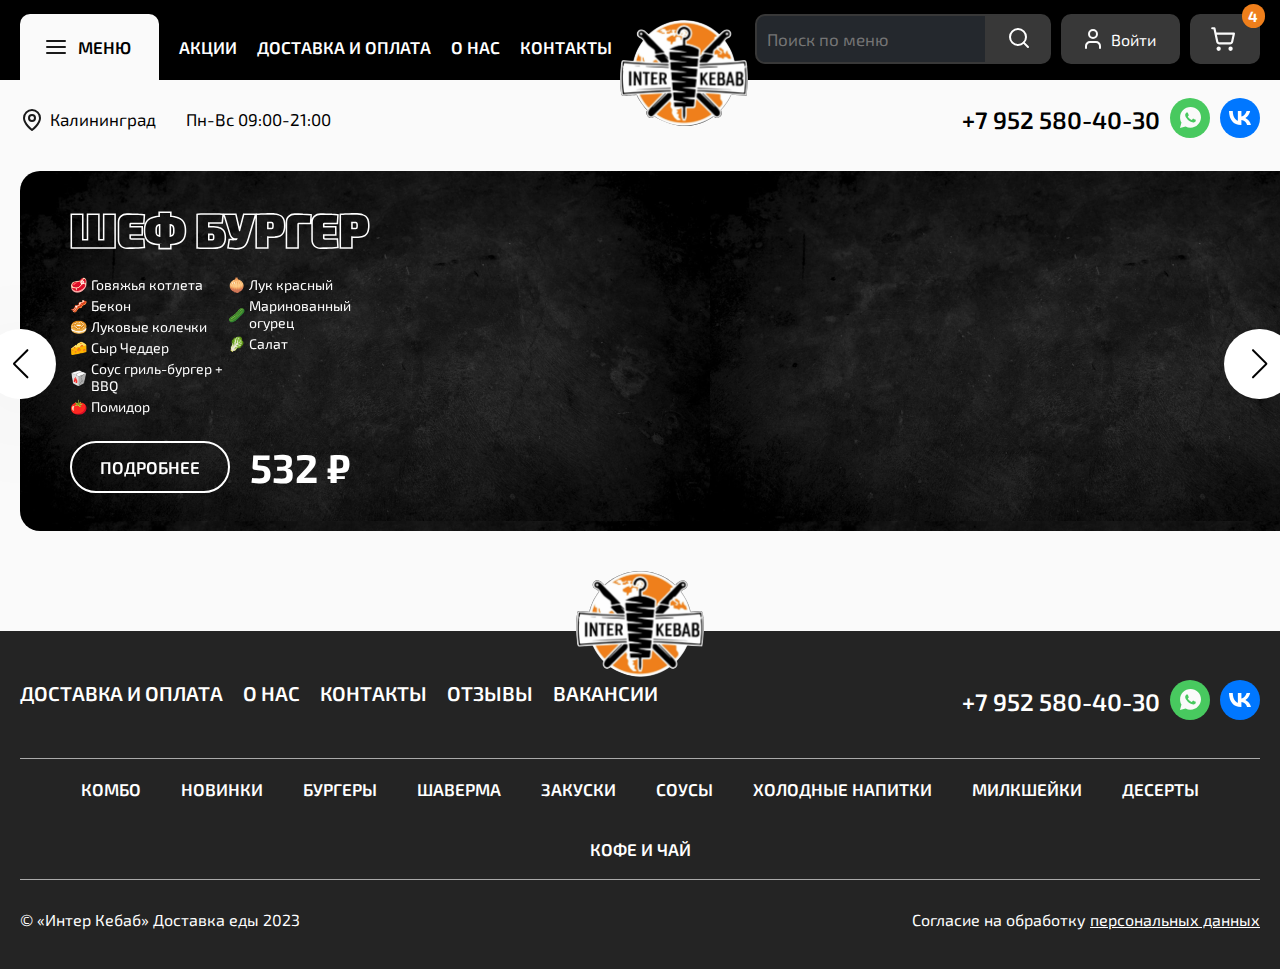
==== commit 95c53096: "added adpative" ====
--- a/index.html
+++ b/index.html
@@ -539,1912 +539,7 @@
       <section class="food-nav">
         <div class="max-width-wrapper">
           <div class="width-wrapper">
-            <div class="food-nav__layout">
-              <nav class="food-nav__layout__links">
-                <a href="#new" class="food-nav__layout__link active"> Новинки</a
-                ><a href="#combo" class="food-nav__layout__link">Комбо</a
-                ><a href="#burgers" class="food-nav__layout__link">Бургеры</a
-                ><a href="#shaurma" class="food-nav__layout__link">Шаурма</a
-                ><a href="#panini" class="food-nav__layout__link">Панини</a
-                ><a href="#zakuski" class="food-nav__layout__link">Закуски</a
-                ><a href="#sousi" class="food-nav__layout__link">Соусы</a
-                ><a href="#milkshakes" class="food-nav__layout__link"
-                  >Милкшейки</a
-                ><a href="#cold_drinks" class="food-nav__layout__link"
-                  >Холодные напитки</a
-                ><a href="#tea_coffee" class="food-nav__layout__link"
-                  >Чай и кофе</a
-                >
-              </nav>
-            </div>
-          </div>
-        </div>
-      </section>
-      <section class="food-catalog">
-        <div id="new">
-          <div class="max-width-wrapper">
-            <div class="width-wrapper">
-              <div class="food-catalog__layout">
-                <div class="food-catalog__heading">
-                  <h2>Новинки</h2>
-                  <a href="#"
-                    >Смотреть все <span style="color: orange"> > ></span></a
-                  >
-                </div>
-                <div class="food-swiper">
-                  <!-- Additional required wrapper -->
-                  <div class="swiper-wrapper">
-                    <!-- Slides -->
-                    <div class="swiper-slide">
-                      <div class="food-element">
-                        <a href="#">
-                          <div class="food-element__img">
-                            <div class="new-item">Новинка</div>
-                            <img src="img/food-1.png" alt="" />
-                          </div>
-                          <div class="food-element__content">
-                            <div class="food-element__content__info">
-                              <div class="food-element__content__info__heading">
-                                <h3>Комбо с шавермой</h3>
-                              </div>
-                              <span
-                                >Шаверма с курицей, беконом, грибами,
-                                маринованными огурчиками, помидор, соусом
-                                терияки и свежей капустой + Картофель фри +
-                                Чесночный соус + Coca-cola 0,33</span
-                              >
-                            </div>
-                            <div class="food-element__content__price">
-                              <span>532 ₽</span>
-                            </div>
-                          </div>
-                        </a>
-                      </div>
-                    </div>
-                    <div class="swiper-slide">
-                      <div class="food-element">
-                        <a href="#">
-                          <div class="food-element__img">
-                            <div class="new-item">Новинка</div>
-                            <img src="img/food-2.png" alt="" />
-                          </div>
-                          <div class="food-element__content">
-                            <div class="food-element__content__info">
-                              <div class="food-element__content__info__heading">
-                                <h3>Чизбургер</h3>
-                                <span>380 гр.</span>
-                              </div>
-                              <span
-                                >Бургер с говядиной, сыром, беконом, луком,
-                                маринованными огурчиками, помидор, соусом
-                                терияки</span
-                              >
-                            </div>
-                            <div class="food-element__content__price">
-                              <span>420 ₽</span>
-                            </div>
-                          </div>
-                        </a>
-                      </div>
-                    </div>
-                    <div class="swiper-slide">
-                      <div class="food-element">
-                        <a href="#">
-                          <div class="food-element__img">
-                            <div class="new-item">Новинка</div>
-                            <img src="img/food-3.png" alt="" />
-                          </div>
-                          <div class="food-element__content">
-                            <div class="food-element__content__info">
-                              <div class="food-element__content__info__heading">
-                                <h3>Шаверма классическая с говядиной</h3>
-                                <span>560 гр.</span>
-                              </div>
-                              <span
-                                >Шаверма с говядиной, беконом, грибами,
-                                маринованными огурчиками, помидор, соусом
-                                терияки и свежей капустой</span
-                              >
-                            </div>
-                            <div class="food-element__content__price">
-                              <span>580 ₽</span>
-                            </div>
-                          </div>
-                        </a>
-                      </div>
-                    </div>
-                    <div class="swiper-slide">
-                      <div class="food-element">
-                        <a href="#">
-                          <div class="food-element__img">
-                            <div class="new-item">Новинка</div>
-                            <img src="img/food-4.png" alt="" />
-                          </div>
-                          <div class="food-element__content">
-                            <div class="food-element__content__info">
-                              <div class="food-element__content__info__heading">
-                                <h3>Луковые кольца + соус</h3>
-                                <span>10 шт.</span>
-                              </div>
-
-                              <span
-                                >Луковые кольца в панировке + соус на выбор
-                                (чесночный/сырный/кисло-сладкий)</span
-                              >
-                            </div>
-                            <div class="food-element__content__price">
-                              <span>540 ₽</span>
-                            </div>
-                          </div>
-                        </a>
-                      </div>
-                    </div>
-                    <div class="swiper-slide">
-                      <div class="food-element">
-                        <a href="#">
-                          <div class="food-element__img">
-                            <div class="new-item">Новинка</div>
-                            <img src="img/food-1.png" alt="" />
-                          </div>
-                          <div class="food-element__content">
-                            <div class="food-element__content__info">
-                              <div class="food-element__content__info__heading">
-                                <h3>Комбо с шавермой</h3>
-                              </div>
-                              <span
-                                >Шаверма с курицей, беконом, грибами,
-                                маринованными огурчиками, помидор, соусом
-                                терияки и свежей капустой + Картофель фри +
-                                Чесночный соус + Coca-cola 0,33</span
-                              >
-                            </div>
-                            <div class="food-element__content__price">
-                              <span>532 ₽</span>
-                            </div>
-                          </div>
-                        </a>
-                      </div>
-                    </div>
-                    <div class="swiper-slide">
-                      <div class="food-element">
-                        <a href="#">
-                          <div class="food-element__img">
-                            <div class="new-item">Новинка</div>
-                            <img src="img/food-2.png" alt="" />
-                          </div>
-                          <div class="food-element__content">
-                            <div class="food-element__content__info">
-                              <div class="food-element__content__info__heading">
-                                <h3>Чизбургер</h3>
-                                <span>380 гр.</span>
-                              </div>
-                              <span
-                                >Бургер с говядиной, сыром, беконом, луком,
-                                маринованными огурчиками, помидор, соусом
-                                терияки</span
-                              >
-                            </div>
-                            <div class="food-element__content__price">
-                              <span>420 ₽</span>
-                            </div>
-                          </div>
-                        </a>
-                      </div>
-                    </div>
-                    <div class="swiper-slide">
-                      <div class="food-element">
-                        <a href="#">
-                          <div class="food-element__img">
-                            <div class="new-item">Новинка</div>
-                            <img src="img/food-3.png" alt="" />
-                          </div>
-                          <div class="food-element__content">
-                            <div class="food-element__content__info">
-                              <div class="food-element__content__info__heading">
-                                <h3>Шаверма классическая с говядиной</h3>
-                                <span>560 гр.</span>
-                              </div>
-                              <span
-                                >Шаверма с говядиной, беконом, грибами,
-                                маринованными огурчиками, помидор, соусом
-                                терияки и свежей капустой</span
-                              >
-                            </div>
-                            <div class="food-element__content__price">
-                              <span>580 ₽</span>
-                            </div>
-                          </div>
-                        </a>
-                      </div>
-                    </div>
-                    <div class="swiper-slide">
-                      <div class="food-element">
-                        <a href="#">
-                          <div class="food-element__img">
-                            <div class="new-item">Новинка</div>
-                            <img src="img/food-4.png" alt="" />
-                          </div>
-                          <div class="food-element__content">
-                            <div class="food-element__content__info">
-                              <div class="food-element__content__info__heading">
-                                <h3>Луковые кольца + соус</h3>
-                                <span>10 шт.</span>
-                              </div>
-
-                              <span
-                                >Луковые кольца в панировке + соус на выбор
-                                (чесночный/сырный/кисло-сладкий)</span
-                              >
-                            </div>
-                            <div class="food-element__content__price">
-                              <span>540 ₽</span>
-                            </div>
-                          </div>
-                        </a>
-                      </div>
-                    </div>
-                  </div>
-                  <div class="swiper-pagination" style="display: none"></div>
-
-                  <div class="swiper-button-prev"></div>
-                  <div class="swiper-button-next"></div>
-                </div>
-              </div>
-            </div>
-          </div>
-        </div>
-        <div id="combo">
-          <div class="max-width-wrapper">
-            <div class="width-wrapper">
-              <div class="food-catalog__layout">
-                <div class="food-catalog__heading">
-                  <h2>Комбо</h2>
-                </div>
-                <div class="food-catalog__content">
-                  <div class="food-element">
-                    <a href="#">
-                      <div class="food-element__img">
-                        <div class="new-item">Новинка</div>
-                        <img src="img/food-5.png" alt="" />
-                      </div>
-                      <div class="food-element__content">
-                        <div class="food-element__content__info">
-                          <div class="food-element__content__info__heading">
-                            <h3>Комбо с шавермой</h3>
-                            <span>380 гр.</span>
-                          </div>
-                          <span
-                            >Шаверма с курицей, беконом, грибами, маринованными
-                            огурчиками, помидор, соусом терияки и свежей
-                            капустой + Картофель фри + Чесночный соус +
-                            Coca-cola 0,33</span
-                          >
-                        </div>
-                        <div class="food-element__content__price">
-                          <span>420 ₽</span>
-                        </div>
-                      </div>
-                    </a>
-                  </div>
-                  <div class="food-element">
-                    <a href="#">
-                      <div class="food-element__img">
-                        <img src="img/food-6.png" alt="" />
-                      </div>
-                      <div class="food-element__content">
-                        <div class="food-element__content__info">
-                          <div class="food-element__content__info__heading">
-                            <h3>Комбо с шавермой</h3>
-                            <span>560 гр.</span>
-                          </div>
-                          <span
-                            >Куриные крылышки + Наггетсы + Картофель фри +
-                            Чесночный соус + Coca-cola 0,33</span
-                          >
-                        </div>
-                        <div class="food-element__content__price">
-                          <span>580 ₽</span>
-                        </div>
-                      </div>
-                    </a>
-                  </div>
-                  <div class="food-element">
-                    <a href="#">
-                      <div class="food-element__img">
-                        <img src="img/food-7.png" alt="" />
-                      </div>
-                      <div class="food-element__content">
-                        <div class="food-element__content__info">
-                          <div class="food-element__content__info__heading">
-                            <h3>Комбо с шавермой</h3>
-                            <span>10 шт.</span>
-                          </div>
-
-                          <span
-                            >Бургер с говядиной, беконом, луком, маринованными
-                            огурчиками, помидор, соусом терияки и сыром +
-                            Картофель фри + Чесночный соус + Coca-cola
-                            0,33</span
-                          >
-                        </div>
-                        <div class="food-element__content__price">
-                          <span>540 ₽</span>
-                        </div>
-                      </div>
-                    </a>
-                  </div>
-                </div>
-              </div>
-            </div>
-          </div>
-        </div>
-        <div id="burgers">
-          <div class="max-width-wrapper">
-            <div class="width-wrapper">
-              <div class="food-catalog__layout">
-                <div class="food-catalog__heading">
-                  <h2>Бургеры</h2>
-                  <a href="#"
-                    >Смотреть все <span style="color: orange"> > ></span></a
-                  >
-                </div>
-                <div class="food-swiper">
-                  <!-- Additional required wrapper -->
-                  <div class="swiper-wrapper">
-                    <!-- Slides -->
-                    <div class="swiper-slide">
-                      <div class="food-element">
-                        <a href="#">
-                          <div class="food-element__img">
-                            <img src="img/bbq.png" alt="" />
-                          </div>
-                          <div class="food-element__content">
-                            <div class="food-element__content__info">
-                              <div class="food-element__content__info__heading">
-                                <h3>Бургер BBQ</h3>
-                                <span>380 гр.</span>
-                              </div>
-                              <span
-                                >Бургер со свиной котлетой, беконом, луком,
-                                маринованными огурчиками, помидор, соусом
-                                терияки и сыром</span
-                              >
-                            </div>
-                            <div class="food-element__content__price">
-                              <span>532 ₽</span>
-                            </div>
-                          </div>
-                        </a>
-                      </div>
-                    </div>
-                    <div class="swiper-slide">
-                      <div class="food-element">
-                        <a href="#">
-                          <div class="food-element__img">
-                            <div class="new-item">Новинка</div>
-                            <img src="img/food-2.png" alt="" />
-                          </div>
-                          <div class="food-element__content">
-                            <div class="food-element__content__info">
-                              <div class="food-element__content__info__heading">
-                                <h3>Чизбургер</h3>
-                                <span>430 гр.</span>
-                              </div>
-                              <span
-                                >Бургер с говядиной, сыром, беконом, луком,
-                                маринованными огурчиками, помидор, соусом
-                                терияки</span
-                              >
-                            </div>
-                            <div class="food-element__content__price">
-                              <span>420 ₽</span>
-                            </div>
-                          </div>
-                        </a>
-                      </div>
-                    </div>
-                    <div class="swiper-slide">
-                      <div class="food-element">
-                        <a href="#">
-                          <div class="food-element__img">
-                            <img src="img/food-10.png" alt="" />
-                          </div>
-                          <div class="food-element__content">
-                            <div class="food-element__content__info">
-                              <div class="food-element__content__info__heading">
-                                <h3>Гамбургер</h3>
-                                <span>240 гр.</span>
-                              </div>
-                              <span
-                                >Бургер со свиной котлетой, беконом, луком,
-                                маринованными огурчиками, помидор, соусом
-                                терияки и сыром</span
-                              >
-                            </div>
-                            <div class="food-element__content__price">
-                              <span>580 ₽</span>
-                            </div>
-                          </div>
-                        </a>
-                      </div>
-                    </div>
-                    <div class="swiper-slide">
-                      <div class="food-element">
-                        <a href="#">
-                          <div class="food-element__img">
-                            <div class="new-item">Новинка</div>
-                            <img src="img/chef-burger.png" alt="" />
-                          </div>
-                          <div class="food-element__content">
-                            <div class="food-element__content__info">
-                              <div class="food-element__content__info__heading">
-                                <h3>
-                                  Бургер со свиной котлетой, беконом, луком,
-                                  маринованными огурчиками, помидор, соусом
-                                  терияки и сыром
-                                </h3>
-                                <span>400 гр.</span>
-                              </div>
-
-                              <span
-                                >Бургер с говядиной, черной булочкой, беконом,
-                                луком, маринованными огурчиками, помидор, соусом
-                                терияки и сыром</span
-                              >
-                            </div>
-                            <div class="food-element__content__price">
-                              <span>540 ₽</span>
-                            </div>
-                          </div>
-                        </a>
-                      </div>
-                    </div>
-                    <div class="swiper-slide">
-                      <div class="food-element">
-                        <a href="#">
-                          <div class="food-element__img">
-                            <img src="img/bbq.png" alt="" />
-                          </div>
-                          <div class="food-element__content">
-                            <div class="food-element__content__info">
-                              <div class="food-element__content__info__heading">
-                                <h3>Бургер BBQ</h3>
-                                <span>380 гр.</span>
-                              </div>
-                              <span
-                                >Бургер со свиной котлетой, беконом, луком,
-                                маринованными огурчиками, помидор, соусом
-                                терияки и сыром</span
-                              >
-                            </div>
-                            <div class="food-element__content__price">
-                              <span>532 ₽</span>
-                            </div>
-                          </div>
-                        </a>
-                      </div>
-                    </div>
-                    <div class="swiper-slide">
-                      <div class="food-element">
-                        <a href="#">
-                          <div class="food-element__img">
-                            <div class="new-item">Новинка</div>
-                            <img src="img/food-2.png" alt="" />
-                          </div>
-                          <div class="food-element__content">
-                            <div class="food-element__content__info">
-                              <div class="food-element__content__info__heading">
-                                <h3>Чизбургер</h3>
-                                <span>430 гр.</span>
-                              </div>
-                              <span
-                                >Бургер с говядиной, сыром, беконом, луком,
-                                маринованными огурчиками, помидор, соусом
-                                терияки</span
-                              >
-                            </div>
-                            <div class="food-element__content__price">
-                              <span>420 ₽</span>
-                            </div>
-                          </div>
-                        </a>
-                      </div>
-                    </div>
-                    <div class="swiper-slide">
-                      <div class="food-element">
-                        <a href="#">
-                          <div class="food-element__img">
-                            <img src="img/food-10.png" alt="" />
-                          </div>
-                          <div class="food-element__content">
-                            <div class="food-element__content__info">
-                              <div class="food-element__content__info__heading">
-                                <h3>Гамбургер</h3>
-                                <span>240 гр.</span>
-                              </div>
-                              <span
-                                >Бургер со свиной котлетой, беконом, луком,
-                                маринованными огурчиками, помидор, соусом
-                                терияки и сыром</span
-                              >
-                            </div>
-                            <div class="food-element__content__price">
-                              <span>580 ₽</span>
-                            </div>
-                          </div>
-                        </a>
-                      </div>
-                    </div>
-                    <div class="swiper-slide">
-                      <div class="food-element">
-                        <a href="#">
-                          <div class="food-element__img">
-                            <div class="new-item">Новинка</div>
-                            <img src="img/chef-burger.png" alt="" />
-                          </div>
-                          <div class="food-element__content">
-                            <div class="food-element__content__info">
-                              <div class="food-element__content__info__heading">
-                                <h3>
-                                  Бургер со свиной котлетой, беконом, луком,
-                                  маринованными огурчиками, помидор, соусом
-                                  терияки и сыром
-                                </h3>
-                                <span>400 гр.</span>
-                              </div>
-
-                              <span
-                                >Бургер с говядиной, черной булочкой, беконом,
-                                луком, маринованными огурчиками, помидор, соусом
-                                терияки и сыром</span
-                              >
-                            </div>
-                            <div class="food-element__content__price">
-                              <span>540 ₽</span>
-                            </div>
-                          </div>
-                        </a>
-                      </div>
-                    </div>
-                  </div>
-                  <div class="swiper-pagination" style="display: none"></div>
-
-                  <div class="swiper-button-prev"></div>
-                  <div class="swiper-button-next"></div>
-                </div>
-              </div>
-            </div>
-          </div>
-        </div>
-        <div id="shaurma">
-          <div class="max-width-wrapper">
-            <div class="width-wrapper">
-              <div class="food-catalog__layout">
-                <div class="food-catalog__heading">
-                  <h2>Шаверма</h2>
-                  <a href="#"
-                    >Смотреть все <span style="color: orange"> > ></span></a
-                  >
-                </div>
-                <div class="food-swiper">
-                  <div class="swiper-wrapper">
-                    <div class="swiper-slide">
-                      <div class="food-element">
-                        <a href="#">
-                          <div class="food-element__img">
-                            <div class="new-item">Новинка</div>
-                            <img src="img/shaurma-1.png" alt="" />
-                          </div>
-                          <div class="food-element__content">
-                            <div class="food-element__content__info">
-                              <div class="food-element__content__info__heading">
-                                <h3>Шаверма карри с курицей</h3>
-                              </div>
-                              <span
-                                >Шаверма с курицей, беконом, грибами,
-                                маринованными огурчиками, помидор, соусом
-                                терияки и свежей капустой</span
-                              >
-                            </div>
-                            <div class="food-element__content__price">
-                              <span>532 ₽</span>
-                            </div>
-                          </div>
-                        </a>
-                      </div>
-                    </div>
-                    <div class="swiper-slide">
-                      <div class="food-element">
-                        <a href="#">
-                          <div class="food-element__img">
-                            <div class="new-item">Новинка</div>
-                            <img src="img/shaurma-2.png" alt="" />
-                          </div>
-                          <div class="food-element__content">
-                            <div class="food-element__content__info">
-                              <div class="food-element__content__info__heading">
-                                <h3>Классическая шаверма с курицей</h3>
-                                <span>380 гр.</span>
-                              </div>
-                              <span
-                                >Шаверма с курицей, беконом, грибами,
-                                маринованными огурчиками, помидор, соусом
-                                терияки и свежей капустой + Картофель фри +
-                                Чесночный соус + Coca-cola 0,33</span
-                              >
-                            </div>
-                            <div class="food-element__content__price">
-                              <span>420 ₽</span>
-                            </div>
-                          </div>
-                        </a>
-                      </div>
-                    </div>
-                    <div class="swiper-slide">
-                      <div class="food-element">
-                        <a href="#">
-                          <div class="food-element__img">
-                            <div class="new-item">Новинка</div>
-                            <img src="img/food-3.png" alt="" />
-                          </div>
-                          <div class="food-element__content">
-                            <div class="food-element__content__info">
-                              <div class="food-element__content__info__heading">
-                                <h3>Шаверма классическая с говядиной</h3>
-                                <span>560 гр.</span>
-                              </div>
-                              <span
-                                >Шаверма с курицей, беконом, грибами,
-                                маринованными огурчиками, помидор, соусом
-                                терияки и свежей капустой + Картофель фри +
-                                Чесночный соус + Coca-cola 0,33</span
-                              >
-                            </div>
-                            <div class="food-element__content__price">
-                              <span>580 ₽</span>
-                            </div>
-                          </div>
-                        </a>
-                      </div>
-                    </div>
-                    <div class="swiper-slide">
-                      <div class="food-element">
-                        <a href="#">
-                          <div class="food-element__img">
-                            <div class="new-item">Новинка</div>
-                            <img src="img/shaurma-4.png" alt="" />
-                          </div>
-                          <div class="food-element__content">
-                            <div class="food-element__content__info">
-                              <div class="food-element__content__info__heading">
-                                <h3>Шаверма с креветкой</h3>
-                                <span>480 гр.</span>
-                              </div>
-
-                              <span
-                                >Шаверма с креветками, беконом, грибами,
-                                маринованными огурчиками, помидор, соусом
-                                терияки и свежей капустой</span
-                              >
-                            </div>
-                            <div class="food-element__content__price">
-                              <span>540 ₽</span>
-                            </div>
-                          </div>
-                        </a>
-                      </div>
-                    </div>
-                    <div class="swiper-slide">
-                      <div class="food-element">
-                        <a href="#">
-                          <div class="food-element__img">
-                            <div class="new-item">Новинка</div>
-                            <img src="img/shaurma-1.png" alt="" />
-                          </div>
-                          <div class="food-element__content">
-                            <div class="food-element__content__info">
-                              <div class="food-element__content__info__heading">
-                                <h3>Шаверма карри с курицей</h3>
-                              </div>
-                              <span
-                                >Шаверма с курицей, беконом, грибами,
-                                маринованными огурчиками, помидор, соусом
-                                терияки и свежей капустой</span
-                              >
-                            </div>
-                            <div class="food-element__content__price">
-                              <span>532 ₽</span>
-                            </div>
-                          </div>
-                        </a>
-                      </div>
-                    </div>
-                    <div class="swiper-slide">
-                      <div class="food-element">
-                        <a href="#">
-                          <div class="food-element__img">
-                            <div class="new-item">Новинка</div>
-                            <img src="img/shaurma-2.png" alt="" />
-                          </div>
-                          <div class="food-element__content">
-                            <div class="food-element__content__info">
-                              <div class="food-element__content__info__heading">
-                                <h3>Классическая шаверма с курицей</h3>
-                                <span>380 гр.</span>
-                              </div>
-                              <span
-                                >Шаверма с курицей, беконом, грибами,
-                                маринованными огурчиками, помидор, соусом
-                                терияки и свежей капустой + Картофель фри +
-                                Чесночный соус + Coca-cola 0,33</span
-                              >
-                            </div>
-                            <div class="food-element__content__price">
-                              <span>420 ₽</span>
-                            </div>
-                          </div>
-                        </a>
-                      </div>
-                    </div>
-                    <div class="swiper-slide">
-                      <div class="food-element">
-                        <a href="#">
-                          <div class="food-element__img">
-                            <div class="new-item">Новинка</div>
-                            <img src="img/food-3.png" alt="" />
-                          </div>
-                          <div class="food-element__content">
-                            <div class="food-element__content__info">
-                              <div class="food-element__content__info__heading">
-                                <h3>Шаверма классическая с говядиной</h3>
-                                <span>560 гр.</span>
-                              </div>
-                              <span
-                                >Шаверма с курицей, беконом, грибами,
-                                маринованными огурчиками, помидор, соусом
-                                терияки и свежей капустой + Картофель фри +
-                                Чесночный соус + Coca-cola 0,33</span
-                              >
-                            </div>
-                            <div class="food-element__content__price">
-                              <span>580 ₽</span>
-                            </div>
-                          </div>
-                        </a>
-                      </div>
-                    </div>
-                    <div class="swiper-slide">
-                      <div class="food-element">
-                        <a href="#">
-                          <div class="food-element__img">
-                            <div class="new-item">Новинка</div>
-                            <img src="img/shaurma-4.png" alt="" />
-                          </div>
-                          <div class="food-element__content">
-                            <div class="food-element__content__info">
-                              <div class="food-element__content__info__heading">
-                                <h3>Шаверма с креветкой</h3>
-                                <span>480 гр.</span>
-                              </div>
-
-                              <span
-                                >Шаверма с креветками, беконом, грибами,
-                                маринованными огурчиками, помидор, соусом
-                                терияки и свежей капустой</span
-                              >
-                            </div>
-                            <div class="food-element__content__price">
-                              <span>540 ₽</span>
-                            </div>
-                          </div>
-                        </a>
-                      </div>
-                    </div>
-                  </div>
-                  <div class="swiper-pagination" style="display: none"></div>
-
-                  <div class="swiper-button-prev"></div>
-                  <div class="swiper-button-next"></div>
-                </div>
-              </div>
-            </div>
-          </div>
-        </div>
-        <div id="panini">
-          <div class="max-width-wrapper">
-            <div class="width-wrapper">
-              <div class="food-catalog__layout">
-                <div class="food-catalog__heading">
-                  <h2>Панини</h2>
-                </div>
-                <div class="food-catalog__content">
-                  <div class="food-element">
-                    <a href="#">
-                      <div class="food-element__img">
-                        <div class="new-item">Новинка</div>
-                        <img src="img/panini-1.png" alt="" />
-                      </div>
-                      <div class="food-element__content">
-                        <div class="food-element__content__info">
-                          <div class="food-element__content__info__heading">
-                            <h3>Панини с курицей</h3>
-                          </div>
-                          <span
-                            >Панини с курицей, беконом, грибами, маринованными
-                            огурчиками, помидор, соусом терияки</span
-                          >
-                        </div>
-                        <div class="food-element__content__price">
-                          <span>420 ₽</span>
-                        </div>
-                      </div>
-                    </a>
-                  </div>
-                  <div class="food-element">
-                    <a href="#">
-                      <div class="food-element__img">
-                        <div class="new-item">Новинка</div>
-                        <img src="img/panini-2.png" alt="" />
-                      </div>
-                      <div class="food-element__content">
-                        <div class="food-element__content__info">
-                          <div class="food-element__content__info__heading">
-                            <h3>Панини с тунцом</h3>
-                          </div>
-                          <span
-                            >Панини с тунцом, беконом, грибами, маринованными
-                            огурчиками, помидор, соусом терияки</span
-                          >
-                        </div>
-                        <div class="food-element__content__price">
-                          <span>580 ₽</span>
-                        </div>
-                      </div>
-                    </a>
-                  </div>
-                  <div class="food-element">
-                    <a href="#">
-                      <div class="food-element__img">
-                        <div class="new-item">Новинка</div>
-                        <img src="img/panini-3.png" alt="" />
-                      </div>
-                      <div class="food-element__content">
-                        <div class="food-element__content__info">
-                          <div class="food-element__content__info__heading">
-                            <h3>Панини с говядиной</h3>
-                          </div>
-
-                          <span
-                            >Панини с говядиной, беконом, грибами, маринованными
-                            огурчиками, помидор, соусом терияки</span
-                          >
-                        </div>
-                        <div class="food-element__content__price">
-                          <span>540 ₽</span>
-                        </div>
-                      </div>
-                    </a>
-                  </div>
-                </div>
-              </div>
-            </div>
-          </div>
-        </div>
-        <div id="zakuski">
-          <div class="max-width-wrapper">
-            <div class="width-wrapper">
-              <div class="food-catalog__layout">
-                <div class="food-catalog__heading">
-                  <h2>Закуски</h2>
-                  <a href="#"
-                    >Смотреть все <span style="color: orange"> > ></span></a
-                  >
-                </div>
-                <div class="food-swiper">
-                  <div class="swiper-wrapper">
-                    <div class="swiper-slide">
-                      <div class="food-element">
-                        <a href="#">
-                          <div class="food-element__img">
-                            <div class="new-item">Новинка</div>
-                            <img src="img/zakuski-1.png" alt="" />
-                          </div>
-                          <div class="food-element__content">
-                            <div class="food-element__content__info">
-                              <div class="food-element__content__info__heading">
-                                <h3>Картошка фри + соус</h3>
-                                <span>300 гр.</span>
-                              </div>
-                              <span
-                                >Картофель фри + соус на выбор
-                                (чесночный/сырный/кисло-сладкий)</span
-                              >
-                            </div>
-                            <div class="food-element__content__price">
-                              <span>532 ₽</span>
-                            </div>
-                          </div>
-                        </a>
-                      </div>
-                    </div>
-                    <div class="swiper-slide">
-                      <div class="food-element">
-                        <a href="#">
-                          <div class="food-element__img">
-                            <img src="img/zakuski-2.png" alt="" />
-                          </div>
-                          <div class="food-element__content">
-                            <div class="food-element__content__info">
-                              <div class="food-element__content__info__heading">
-                                <h3>Наггетсы + соус</h3>
-                                <span>12 шт.</span>
-                              </div>
-                              <span
-                                >Наггетсы + соус на выбор
-                                (чесночный/сырный/кисло-сладкий)</span
-                              >
-                            </div>
-                            <div class="food-element__content__price">
-                              <span>532 ₽</span>
-                            </div>
-                          </div>
-                        </a>
-                      </div>
-                    </div>
-                    <div class="swiper-slide">
-                      <div class="food-element">
-                        <a href="#">
-                          <div class="food-element__img">
-                            <div class="new-item">Новинка</div>
-                            <img src="img/zakuski-3.png" alt="" />
-                          </div>
-                          <div class="food-element__content">
-                            <div class="food-element__content__info">
-                              <div class="food-element__content__info__heading">
-                                <h3>
-                                  Креветки в панировке + соус на выбор
-                                  (чесночный/сырный/кисло-сладкий)
-                                </h3>
-                                <span>8 шт.</span>
-                              </div>
-                              <span
-                                >Наггетсы + соус на выбор
-                                (чесночный/сырный/кисло-сладкий)</span
-                              >
-                            </div>
-                            <div class="food-element__content__price">
-                              <span>532 ₽</span>
-                            </div>
-                          </div>
-                        </a>
-                      </div>
-                    </div>
-                    <div class="swiper-slide">
-                      <div class="food-element">
-                        <a href="#">
-                          <div class="food-element__img">
-                            <div class="new-item">Новинка</div>
-                            <img src="img/zakuski-4.png" alt="" />
-                          </div>
-                          <div class="food-element__content">
-                            <div class="food-element__content__info">
-                              <div class="food-element__content__info__heading">
-                                <h3>
-                                  Наггетсы + соус на выбор
-                                  (чесночный/сырный/кисло-сладкий)
-                                </h3>
-                                <span>10 шт.</span>
-                              </div>
-                              <span
-                                >Луковые кольца в панировке + соус на выбор
-                                (чесночный/сырный/кисло-сладкий)</span
-                              >
-                            </div>
-                            <div class="food-element__content__price">
-                              <span>532 ₽</span>
-                            </div>
-                          </div>
-                        </a>
-                      </div>
-                    </div>
-                    <div class="swiper-slide">
-                      <div class="food-element">
-                        <a href="#">
-                          <div class="food-element__img">
-                            <div class="new-item">Новинка</div>
-                            <img src="img/zakuski-1.png" alt="" />
-                          </div>
-                          <div class="food-element__content">
-                            <div class="food-element__content__info">
-                              <div class="food-element__content__info__heading">
-                                <h3>Картошка фри + соус</h3>
-                                <span>300 гр.</span>
-                              </div>
-                              <span
-                                >Картофель фри + соус на выбор
-                                (чесночный/сырный/кисло-сладкий)</span
-                              >
-                            </div>
-                            <div class="food-element__content__price">
-                              <span>532 ₽</span>
-                            </div>
-                          </div>
-                        </a>
-                      </div>
-                    </div>
-                    <div class="swiper-slide">
-                      <div class="food-element">
-                        <a href="#">
-                          <div class="food-element__img">
-                            <img src="img/zakuski-2.png" alt="" />
-                          </div>
-                          <div class="food-element__content">
-                            <div class="food-element__content__info">
-                              <div class="food-element__content__info__heading">
-                                <h3>Наггетсы + соус</h3>
-                                <span>12 шт.</span>
-                              </div>
-                              <span
-                                >Наггетсы + соус на выбор
-                                (чесночный/сырный/кисло-сладкий)</span
-                              >
-                            </div>
-                            <div class="food-element__content__price">
-                              <span>532 ₽</span>
-                            </div>
-                          </div>
-                        </a>
-                      </div>
-                    </div>
-                    <div class="swiper-slide">
-                      <div class="food-element">
-                        <a href="#">
-                          <div class="food-element__img">
-                            <div class="new-item">Новинка</div>
-                            <img src="img/zakuski-3.png" alt="" />
-                          </div>
-                          <div class="food-element__content">
-                            <div class="food-element__content__info">
-                              <div class="food-element__content__info__heading">
-                                <h3>
-                                  Креветки в панировке + соус на выбор
-                                  (чесночный/сырный/кисло-сладкий)
-                                </h3>
-                                <span>8 шт.</span>
-                              </div>
-                              <span
-                                >Наггетсы + соус на выбор
-                                (чесночный/сырный/кисло-сладкий)</span
-                              >
-                            </div>
-                            <div class="food-element__content__price">
-                              <span>532 ₽</span>
-                            </div>
-                          </div>
-                        </a>
-                      </div>
-                    </div>
-                    <div class="swiper-slide">
-                      <div class="food-element">
-                        <a href="#">
-                          <div class="food-element__img">
-                            <div class="new-item">Новинка</div>
-                            <img src="img/zakuski-4.png" alt="" />
-                          </div>
-                          <div class="food-element__content">
-                            <div class="food-element__content__info">
-                              <div class="food-element__content__info__heading">
-                                <h3>
-                                  Наггетсы + соус на выбор
-                                  (чесночный/сырный/кисло-сладкий)
-                                </h3>
-                                <span>10 шт.</span>
-                              </div>
-                              <span
-                                >Луковые кольца в панировке + соус на выбор
-                                (чесночный/сырный/кисло-сладкий)</span
-                              >
-                            </div>
-                            <div class="food-element__content__price">
-                              <span>532 ₽</span>
-                            </div>
-                          </div>
-                        </a>
-                      </div>
-                    </div>
-                  </div>
-                  <div class="swiper-pagination" style="display: none"></div>
-
-                  <div class="swiper-button-prev"></div>
-                  <div class="swiper-button-next"></div>
-                </div>
-              </div>
-            </div>
-          </div>
-        </div>
-        <div id="sousi">
-          <div class="max-width-wrapper">
-            <div class="width-wrapper">
-              <div class="food-catalog__layout">
-                <div class="food-catalog__heading">
-                  <h2>Соусы</h2>
-                  <a href="#"
-                    >Смотреть все <span style="color: orange"> > ></span></a
-                  >
-                </div>
-                <div class="food-swiper">
-                  <div class="swiper-wrapper">
-                    <div class="swiper-slide">
-                      <div class="food-element">
-                        <a href="#">
-                          <div class="food-element__img">
-                            <div class="new-item">Новинка</div>
-                            <img src="img/zakuski-1.png" alt="" />
-                          </div>
-                          <div class="food-element__content">
-                            <div class="food-element__content__info">
-                              <div class="food-element__content__info__heading">
-                                <h3>Картошка фри + соус</h3>
-                                <span>300 гр.</span>
-                              </div>
-                              <span
-                                >Картофель фри + соус на выбор
-                                (чесночный/сырный/кисло-сладкий)</span
-                              >
-                            </div>
-                            <div class="food-element__content__price">
-                              <span>532 ₽</span>
-                            </div>
-                          </div>
-                        </a>
-                      </div>
-                    </div>
-                    <div class="swiper-slide">
-                      <div class="food-element">
-                        <a href="#">
-                          <div class="food-element__img">
-                            <img src="img/zakuski-2.png" alt="" />
-                          </div>
-                          <div class="food-element__content">
-                            <div class="food-element__content__info">
-                              <div class="food-element__content__info__heading">
-                                <h3>Наггетсы + соус</h3>
-                                <span>12 шт.</span>
-                              </div>
-                              <span
-                                >Наггетсы + соус на выбор
-                                (чесночный/сырный/кисло-сладкий)</span
-                              >
-                            </div>
-                            <div class="food-element__content__price">
-                              <span>532 ₽</span>
-                            </div>
-                          </div>
-                        </a>
-                      </div>
-                    </div>
-                    <div class="swiper-slide">
-                      <div class="food-element">
-                        <a href="#">
-                          <div class="food-element__img">
-                            <div class="new-item">Новинка</div>
-                            <img src="img/zakuski-3.png" alt="" />
-                          </div>
-                          <div class="food-element__content">
-                            <div class="food-element__content__info">
-                              <div class="food-element__content__info__heading">
-                                <h3>
-                                  Креветки в панировке + соус на выбор
-                                  (чесночный/сырный/кисло-сладкий)
-                                </h3>
-                                <span>8 шт.</span>
-                              </div>
-                              <span
-                                >Наггетсы + соус на выбор
-                                (чесночный/сырный/кисло-сладкий)</span
-                              >
-                            </div>
-                            <div class="food-element__content__price">
-                              <span>532 ₽</span>
-                            </div>
-                          </div>
-                        </a>
-                      </div>
-                    </div>
-                    <div class="swiper-slide">
-                      <div class="food-element">
-                        <a href="#">
-                          <div class="food-element__img">
-                            <div class="new-item">Новинка</div>
-                            <img src="img/zakuski-4.png" alt="" />
-                          </div>
-                          <div class="food-element__content">
-                            <div class="food-element__content__info">
-                              <div class="food-element__content__info__heading">
-                                <h3>
-                                  Наггетсы + соус на выбор
-                                  (чесночный/сырный/кисло-сладкий)
-                                </h3>
-                                <span>10 шт.</span>
-                              </div>
-                              <span
-                                >Луковые кольца в панировке + соус на выбор
-                                (чесночный/сырный/кисло-сладкий)</span
-                              >
-                            </div>
-                            <div class="food-element__content__price">
-                              <span>532 ₽</span>
-                            </div>
-                          </div>
-                        </a>
-                      </div>
-                    </div>
-                    <div class="swiper-slide">
-                      <div class="food-element">
-                        <a href="#">
-                          <div class="food-element__img">
-                            <div class="new-item">Новинка</div>
-                            <img src="img/zakuski-1.png" alt="" />
-                          </div>
-                          <div class="food-element__content">
-                            <div class="food-element__content__info">
-                              <div class="food-element__content__info__heading">
-                                <h3>Картошка фри + соус</h3>
-                                <span>300 гр.</span>
-                              </div>
-                              <span
-                                >Картофель фри + соус на выбор
-                                (чесночный/сырный/кисло-сладкий)</span
-                              >
-                            </div>
-                            <div class="food-element__content__price">
-                              <span>532 ₽</span>
-                            </div>
-                          </div>
-                        </a>
-                      </div>
-                    </div>
-                    <div class="swiper-slide">
-                      <div class="food-element">
-                        <a href="#">
-                          <div class="food-element__img">
-                            <img src="img/zakuski-2.png" alt="" />
-                          </div>
-                          <div class="food-element__content">
-                            <div class="food-element__content__info">
-                              <div class="food-element__content__info__heading">
-                                <h3>Наггетсы + соус</h3>
-                                <span>12 шт.</span>
-                              </div>
-                              <span
-                                >Наггетсы + соус на выбор
-                                (чесночный/сырный/кисло-сладкий)</span
-                              >
-                            </div>
-                            <div class="food-element__content__price">
-                              <span>532 ₽</span>
-                            </div>
-                          </div>
-                        </a>
-                      </div>
-                    </div>
-                    <div class="swiper-slide">
-                      <div class="food-element">
-                        <a href="#">
-                          <div class="food-element__img">
-                            <div class="new-item">Новинка</div>
-                            <img src="img/zakuski-3.png" alt="" />
-                          </div>
-                          <div class="food-element__content">
-                            <div class="food-element__content__info">
-                              <div class="food-element__content__info__heading">
-                                <h3>
-                                  Креветки в панировке + соус на выбор
-                                  (чесночный/сырный/кисло-сладкий)
-                                </h3>
-                                <span>8 шт.</span>
-                              </div>
-                              <span
-                                >Наггетсы + соус на выбор
-                                (чесночный/сырный/кисло-сладкий)</span
-                              >
-                            </div>
-                            <div class="food-element__content__price">
-                              <span>532 ₽</span>
-                            </div>
-                          </div>
-                        </a>
-                      </div>
-                    </div>
-                    <div class="swiper-slide">
-                      <div class="food-element">
-                        <a href="#">
-                          <div class="food-element__img">
-                            <div class="new-item">Новинка</div>
-                            <img src="img/zakuski-4.png" alt="" />
-                          </div>
-                          <div class="food-element__content">
-                            <div class="food-element__content__info">
-                              <div class="food-element__content__info__heading">
-                                <h3>
-                                  Наггетсы + соус на выбор
-                                  (чесночный/сырный/кисло-сладкий)
-                                </h3>
-                                <span>10 шт.</span>
-                              </div>
-                              <span
-                                >Луковые кольца в панировке + соус на выбор
-                                (чесночный/сырный/кисло-сладкий)</span
-                              >
-                            </div>
-                            <div class="food-element__content__price">
-                              <span>532 ₽</span>
-                            </div>
-                          </div>
-                        </a>
-                      </div>
-                    </div>
-                  </div>
-                  <div class="swiper-pagination" style="display: none"></div>
-
-                  <div class="swiper-button-prev"></div>
-                  <div class="swiper-button-next"></div>
-                </div>
-              </div>
-            </div>
-          </div>
-        </div>
-        <div id="cold_drinks">
-          <div class="max-width-wrapper">
-            <div class="width-wrapper">
-              <div class="food-catalog__layout">
-                <div class="food-catalog__heading">
-                  <h2>Холодные напитки</h2>
-                </div>
-                <div class="food-catalog__content">
-                  <div class="food-element">
-                    <a href="#">
-                      <div class="food-element__img">
-                        <div class="new-item">Новинка</div>
-                        <img src="img/food-2.png" alt="" />
-                      </div>
-                      <div class="food-element__content">
-                        <div class="food-element__content__info">
-                          <div class="food-element__content__info__heading">
-                            <h3>Чизбургер</h3>
-                            <span>380 гр.</span>
-                          </div>
-                          <span
-                            >Шаверма с курицей, беконом, грибами, маринованными
-                            огурчиками, помидор, соусом терияки и свежей
-                            капустой + Картофель фри + Чесночный соус +
-                            Coca-cola 0,33</span
-                          >
-                        </div>
-                        <div class="food-element__content__price">
-                          <span>420 ₽</span>
-                        </div>
-                      </div>
-                    </a>
-                  </div>
-                  <div class="food-element">
-                    <a href="#">
-                      <div class="food-element__img">
-                        <div class="new-item">Новинка</div>
-                        <img src="img/food-3.png" alt="" />
-                      </div>
-                      <div class="food-element__content">
-                        <div class="food-element__content__info">
-                          <div class="food-element__content__info__heading">
-                            <h3>Шаверма классическая с говядиной</h3>
-                            <span>560 гр.</span>
-                          </div>
-                          <span
-                            >Шаверма с курицей, беконом, грибами, маринованными
-                            огурчиками, помидор, соусом терияки и свежей
-                            капустой + Картофель фри + Чесночный соус +
-                            Coca-cola 0,33</span
-                          >
-                        </div>
-                        <div class="food-element__content__price">
-                          <span>580 ₽</span>
-                        </div>
-                      </div>
-                    </a>
-                  </div>
-                  <div class="food-element">
-                    <a href="#">
-                      <div class="food-element__img">
-                        <div class="new-item">Новинка</div>
-                        <img src="img/food-4.png" alt="" />
-                      </div>
-                      <div class="food-element__content">
-                        <div class="food-element__content__info">
-                          <div class="food-element__content__info__heading">
-                            <h3>Луковые кольца + соус</h3>
-                            <span>10 шт.</span>
-                          </div>
-
-                          <span
-                            >Шаверма с курицей, беконом, грибами, маринованными
-                            огурчиками, помидор, соусом терияки и свежей
-                            капустой + Картофель фри + Чесночный соус +
-                            Coca-cola 0,33</span
-                          >
-                        </div>
-                        <div class="food-element__content__price">
-                          <span>540 ₽</span>
-                        </div>
-                      </div>
-                    </a>
-                  </div>
-                </div>
-              </div>
-            </div>
-          </div>
-        </div>
-        <div id="milkshakes">
-          <div class="max-width-wrapper">
-            <div class="width-wrapper">
-              <div class="food-catalog__layout">
-                <div class="food-catalog__heading">
-                  <h2>Милкшейки</h2>
-                  <a href="#"
-                    >Смотреть все <span style="color: orange"> > ></span></a
-                  >
-                </div>
-                <div class="food-swiper">
-                  <div class="swiper-wrapper">
-                    <div class="swiper-slide">
-                      <div class="food-element">
-                        <a href="#">
-                          <div class="food-element__img">
-                            <div class="new-item">Новинка</div>
-                            <img src="img/zakuski-1.png" alt="" />
-                          </div>
-                          <div class="food-element__content">
-                            <div class="food-element__content__info">
-                              <div class="food-element__content__info__heading">
-                                <h3>Картошка фри + соус</h3>
-                                <span>300 гр.</span>
-                              </div>
-                              <span
-                                >Картофель фри + соус на выбор
-                                (чесночный/сырный/кисло-сладкий)</span
-                              >
-                            </div>
-                            <div class="food-element__content__price">
-                              <span>532 ₽</span>
-                            </div>
-                          </div>
-                        </a>
-                      </div>
-                    </div>
-                    <div class="swiper-slide">
-                      <div class="food-element">
-                        <a href="#">
-                          <div class="food-element__img">
-                            <img src="img/zakuski-2.png" alt="" />
-                          </div>
-                          <div class="food-element__content">
-                            <div class="food-element__content__info">
-                              <div class="food-element__content__info__heading">
-                                <h3>Наггетсы + соус</h3>
-                                <span>12 шт.</span>
-                              </div>
-                              <span
-                                >Наггетсы + соус на выбор
-                                (чесночный/сырный/кисло-сладкий)</span
-                              >
-                            </div>
-                            <div class="food-element__content__price">
-                              <span>532 ₽</span>
-                            </div>
-                          </div>
-                        </a>
-                      </div>
-                    </div>
-                    <div class="swiper-slide">
-                      <div class="food-element">
-                        <a href="#">
-                          <div class="food-element__img">
-                            <div class="new-item">Новинка</div>
-                            <img src="img/zakuski-3.png" alt="" />
-                          </div>
-                          <div class="food-element__content">
-                            <div class="food-element__content__info">
-                              <div class="food-element__content__info__heading">
-                                <h3>
-                                  Креветки в панировке + соус на выбор
-                                  (чесночный/сырный/кисло-сладкий)
-                                </h3>
-                                <span>8 шт.</span>
-                              </div>
-                              <span
-                                >Наггетсы + соус на выбор
-                                (чесночный/сырный/кисло-сладкий)</span
-                              >
-                            </div>
-                            <div class="food-element__content__price">
-                              <span>532 ₽</span>
-                            </div>
-                          </div>
-                        </a>
-                      </div>
-                    </div>
-                    <div class="swiper-slide">
-                      <div class="food-element">
-                        <a href="#">
-                          <div class="food-element__img">
-                            <div class="new-item">Новинка</div>
-                            <img src="img/zakuski-4.png" alt="" />
-                          </div>
-                          <div class="food-element__content">
-                            <div class="food-element__content__info">
-                              <div class="food-element__content__info__heading">
-                                <h3>
-                                  Наггетсы + соус на выбор
-                                  (чесночный/сырный/кисло-сладкий)
-                                </h3>
-                                <span>10 шт.</span>
-                              </div>
-                              <span
-                                >Луковые кольца в панировке + соус на выбор
-                                (чесночный/сырный/кисло-сладкий)</span
-                              >
-                            </div>
-                            <div class="food-element__content__price">
-                              <span>532 ₽</span>
-                            </div>
-                          </div>
-                        </a>
-                      </div>
-                    </div>
-                    <div class="swiper-slide">
-                      <div class="food-element">
-                        <a href="#">
-                          <div class="food-element__img">
-                            <div class="new-item">Новинка</div>
-                            <img src="img/zakuski-1.png" alt="" />
-                          </div>
-                          <div class="food-element__content">
-                            <div class="food-element__content__info">
-                              <div class="food-element__content__info__heading">
-                                <h3>Картошка фри + соус</h3>
-                                <span>300 гр.</span>
-                              </div>
-                              <span
-                                >Картофель фри + соус на выбор
-                                (чесночный/сырный/кисло-сладкий)</span
-                              >
-                            </div>
-                            <div class="food-element__content__price">
-                              <span>532 ₽</span>
-                            </div>
-                          </div>
-                        </a>
-                      </div>
-                    </div>
-                    <div class="swiper-slide">
-                      <div class="food-element">
-                        <a href="#">
-                          <div class="food-element__img">
-                            <img src="img/zakuski-2.png" alt="" />
-                          </div>
-                          <div class="food-element__content">
-                            <div class="food-element__content__info">
-                              <div class="food-element__content__info__heading">
-                                <h3>Наггетсы + соус</h3>
-                                <span>12 шт.</span>
-                              </div>
-                              <span
-                                >Наггетсы + соус на выбор
-                                (чесночный/сырный/кисло-сладкий)</span
-                              >
-                            </div>
-                            <div class="food-element__content__price">
-                              <span>532 ₽</span>
-                            </div>
-                          </div>
-                        </a>
-                      </div>
-                    </div>
-                    <div class="swiper-slide">
-                      <div class="food-element">
-                        <a href="#">
-                          <div class="food-element__img">
-                            <div class="new-item">Новинка</div>
-                            <img src="img/zakuski-3.png" alt="" />
-                          </div>
-                          <div class="food-element__content">
-                            <div class="food-element__content__info">
-                              <div class="food-element__content__info__heading">
-                                <h3>
-                                  Креветки в панировке + соус на выбор
-                                  (чесночный/сырный/кисло-сладкий)
-                                </h3>
-                                <span>8 шт.</span>
-                              </div>
-                              <span
-                                >Наггетсы + соус на выбор
-                                (чесночный/сырный/кисло-сладкий)</span
-                              >
-                            </div>
-                            <div class="food-element__content__price">
-                              <span>532 ₽</span>
-                            </div>
-                          </div>
-                        </a>
-                      </div>
-                    </div>
-                    <div class="swiper-slide">
-                      <div class="food-element">
-                        <a href="#">
-                          <div class="food-element__img">
-                            <div class="new-item">Новинка</div>
-                            <img src="img/zakuski-4.png" alt="" />
-                          </div>
-                          <div class="food-element__content">
-                            <div class="food-element__content__info">
-                              <div class="food-element__content__info__heading">
-                                <h3>
-                                  Наггетсы + соус на выбор
-                                  (чесночный/сырный/кисло-сладкий)
-                                </h3>
-                                <span>10 шт.</span>
-                              </div>
-                              <span
-                                >Луковые кольца в панировке + соус на выбор
-                                (чесночный/сырный/кисло-сладкий)</span
-                              >
-                            </div>
-                            <div class="food-element__content__price">
-                              <span>532 ₽</span>
-                            </div>
-                          </div>
-                        </a>
-                      </div>
-                    </div>
-                  </div>
-                  <div class="swiper-pagination" style="display: none"></div>
-
-                  <div class="swiper-button-prev"></div>
-                  <div class="swiper-button-next"></div>
-                </div>
-              </div>
-            </div>
-          </div>
-        </div>
-        <div id="tea_coffee">
-          <div class="max-width-wrapper">
-            <div class="width-wrapper">
-              <div class="food-catalog__layout">
-                <div class="food-catalog__heading">
-                  <h2>Кофе и чай</h2>
-                  <a href="#"
-                    >Смотреть все <span style="color: orange"> > ></span></a
-                  >
-                </div>
-                <div class="food-swiper">
-                  <div class="swiper-wrapper">
-                    <div class="swiper-slide">
-                      <div class="food-element">
-                        <a href="#">
-                          <div class="food-element__img">
-                            <div class="new-item">Новинка</div>
-                            <img src="img/zakuski-1.png" alt="" />
-                          </div>
-                          <div class="food-element__content">
-                            <div class="food-element__content__info">
-                              <div class="food-element__content__info__heading">
-                                <h3>Картошка фри + соус</h3>
-                                <span>300 гр.</span>
-                              </div>
-                              <span
-                                >Картофель фри + соус на выбор
-                                (чесночный/сырный/кисло-сладкий)</span
-                              >
-                            </div>
-                            <div class="food-element__content__price">
-                              <span>532 ₽</span>
-                            </div>
-                          </div>
-                        </a>
-                      </div>
-                    </div>
-                    <div class="swiper-slide">
-                      <div class="food-element">
-                        <a href="#">
-                          <div class="food-element__img">
-                            <img src="img/zakuski-2.png" alt="" />
-                          </div>
-                          <div class="food-element__content">
-                            <div class="food-element__content__info">
-                              <div class="food-element__content__info__heading">
-                                <h3>Наггетсы + соус</h3>
-                                <span>12 шт.</span>
-                              </div>
-                              <span
-                                >Наггетсы + соус на выбор
-                                (чесночный/сырный/кисло-сладкий)</span
-                              >
-                            </div>
-                            <div class="food-element__content__price">
-                              <span>532 ₽</span>
-                            </div>
-                          </div>
-                        </a>
-                      </div>
-                    </div>
-                    <div class="swiper-slide">
-                      <div class="food-element">
-                        <a href="#">
-                          <div class="food-element__img">
-                            <div class="new-item">Новинка</div>
-                            <img src="img/zakuski-3.png" alt="" />
-                          </div>
-                          <div class="food-element__content">
-                            <div class="food-element__content__info">
-                              <div class="food-element__content__info__heading">
-                                <h3>
-                                  Креветки в панировке + соус на выбор
-                                  (чесночный/сырный/кисло-сладкий)
-                                </h3>
-                                <span>8 шт.</span>
-                              </div>
-                              <span
-                                >Наггетсы + соус на выбор
-                                (чесночный/сырный/кисло-сладкий)</span
-                              >
-                            </div>
-                            <div class="food-element__content__price">
-                              <span>532 ₽</span>
-                            </div>
-                          </div>
-                        </a>
-                      </div>
-                    </div>
-                    <div class="swiper-slide">
-                      <div class="food-element">
-                        <a href="#">
-                          <div class="food-element__img">
-                            <div class="new-item">Новинка</div>
-                            <img src="img/zakuski-4.png" alt="" />
-                          </div>
-                          <div class="food-element__content">
-                            <div class="food-element__content__info">
-                              <div class="food-element__content__info__heading">
-                                <h3>
-                                  Наггетсы + соус на выбор
-                                  (чесночный/сырный/кисло-сладкий)
-                                </h3>
-                                <span>10 шт.</span>
-                              </div>
-                              <span
-                                >Луковые кольца в панировке + соус на выбор
-                                (чесночный/сырный/кисло-сладкий)</span
-                              >
-                            </div>
-                            <div class="food-element__content__price">
-                              <span>532 ₽</span>
-                            </div>
-                          </div>
-                        </a>
-                      </div>
-                    </div>
-                    <div class="swiper-slide">
-                      <div class="food-element">
-                        <a href="#">
-                          <div class="food-element__img">
-                            <div class="new-item">Новинка</div>
-                            <img src="img/zakuski-1.png" alt="" />
-                          </div>
-                          <div class="food-element__content">
-                            <div class="food-element__content__info">
-                              <div class="food-element__content__info__heading">
-                                <h3>Картошка фри + соус</h3>
-                                <span>300 гр.</span>
-                              </div>
-                              <span
-                                >Картофель фри + соус на выбор
-                                (чесночный/сырный/кисло-сладкий)</span
-                              >
-                            </div>
-                            <div class="food-element__content__price">
-                              <span>532 ₽</span>
-                            </div>
-                          </div>
-                        </a>
-                      </div>
-                    </div>
-                    <div class="swiper-slide">
-                      <div class="food-element">
-                        <a href="#">
-                          <div class="food-element__img">
-                            <img src="img/zakuski-2.png" alt="" />
-                          </div>
-                          <div class="food-element__content">
-                            <div class="food-element__content__info">
-                              <div class="food-element__content__info__heading">
-                                <h3>Наггетсы + соус</h3>
-                                <span>12 шт.</span>
-                              </div>
-                              <span
-                                >Наггетсы + соус на выбор
-                                (чесночный/сырный/кисло-сладкий)</span
-                              >
-                            </div>
-                            <div class="food-element__content__price">
-                              <span>532 ₽</span>
-                            </div>
-                          </div>
-                        </a>
-                      </div>
-                    </div>
-                    <div class="swiper-slide">
-                      <div class="food-element">
-                        <a href="#">
-                          <div class="food-element__img">
-                            <div class="new-item">Новинка</div>
-                            <img src="img/zakuski-3.png" alt="" />
-                          </div>
-                          <div class="food-element__content">
-                            <div class="food-element__content__info">
-                              <div class="food-element__content__info__heading">
-                                <h3>
-                                  Креветки в панировке + соус на выбор
-                                  (чесночный/сырный/кисло-сладкий)
-                                </h3>
-                                <span>8 шт.</span>
-                              </div>
-                              <span
-                                >Наггетсы + соус на выбор
-                                (чесночный/сырный/кисло-сладкий)</span
-                              >
-                            </div>
-                            <div class="food-element__content__price">
-                              <span>532 ₽</span>
-                            </div>
-                          </div>
-                        </a>
-                      </div>
-                    </div>
-                    <div class="swiper-slide">
-                      <div class="food-element">
-                        <a href="#">
-                          <div class="food-element__img">
-                            <div class="new-item">Новинка</div>
-                            <img src="img/zakuski-4.png" alt="" />
-                          </div>
-                          <div class="food-element__content">
-                            <div class="food-element__content__info">
-                              <div class="food-element__content__info__heading">
-                                <h3>
-                                  Наггетсы + соус на выбор
-                                  (чесночный/сырный/кисло-сладкий)
-                                </h3>
-                                <span>10 шт.</span>
-                              </div>
-                              <span
-                                >Луковые кольца в панировке + соус на выбор
-                                (чесночный/сырный/кисло-сладкий)</span
-                              >
-                            </div>
-                            <div class="food-element__content__price">
-                              <span>532 ₽</span>
-                            </div>
-                          </div>
-                        </a>
-                      </div>
-                    </div>
-                  </div>
-                  <div class="swiper-pagination" style="display: none"></div>
-
-                  <div class="swiper-button-prev"></div>
-                  <div class="swiper-button-next"></div>
-                </div>
-              </div>
-            </div>
+            <div class="food-nav__layout"></div>
           </div>
         </div>
       </section>
@@ -2557,33 +652,6 @@
           prevEl: ".swiper-button-prev",
         },
       });
-
-      const food_swiper = new Swiper(".food-swiper", {
-        direction: "horizontal",
-        loop: true,
-
-        spaceBetween: 20,
-
-        /* autoplay: {
-          delay: 10000,
-          disableOnInteraction: false,
-        },*/
-
-        breakpoints: {
-          768: {
-            slidesPerView: 4,
-          },
-        },
-
-        pagination: {
-          el: ".swiper-pagination",
-        },
-
-        navigation: {
-          nextEl: ".swiper-button-next",
-          prevEl: ".swiper-button-prev",
-        },
-      });
     </script>
   </body>
 </html>
--- a/css/main.css
+++ b/css/main.css
@@ -9,10 +9,6 @@
   font-family: "Exo 2", sans-serif;
 }
 
-html {
-  scroll-behavior: smooth;
-}
-
 a {
   text-decoration: none;
   transition: 0.3s ease;
@@ -93,21 +89,6 @@
 
 .swiper-button-prev::after, .swiper-button-next::after {
   font-size: 30px;
-}
-
-.new-item {
-  display: flex;
-  padding: 6px 14px 7px 14px;
-  gap: 10px;
-  border-radius: 50px;
-  background: #98CE52;
-  color: white;
-  position: absolute;
-  left: 16px;
-  top: 16px;
-  font-size: 14px;
-  font-weight: 600;
-  text-transform: uppercase;
 }
 
 .max-width-wrapper {
@@ -558,10 +539,6 @@
   font-family: "Exo 2", sans-serif;
 }
 
-html {
-  scroll-behavior: smooth;
-}
-
 a {
   text-decoration: none;
   transition: 0.3s ease;
@@ -644,21 +621,6 @@
   font-size: 30px;
 }
 
-.new-item {
-  display: flex;
-  padding: 6px 14px 7px 14px;
-  gap: 10px;
-  border-radius: 50px;
-  background: #98CE52;
-  color: white;
-  position: absolute;
-  left: 16px;
-  top: 16px;
-  font-size: 14px;
-  font-weight: 600;
-  text-transform: uppercase;
-}
-
 .max-width-wrapper {
   width: 100%;
   display: flex;
@@ -817,10 +779,6 @@
   margin: 0px;
   box-sizing: border-box;
   font-family: "Exo 2", sans-serif;
-}
-
-html {
-  scroll-behavior: smooth;
 }
 
 a {
@@ -905,21 +863,6 @@
   font-size: 30px;
 }
 
-.new-item {
-  display: flex;
-  padding: 6px 14px 7px 14px;
-  gap: 10px;
-  border-radius: 50px;
-  background: #98CE52;
-  color: white;
-  position: absolute;
-  left: 16px;
-  top: 16px;
-  font-size: 14px;
-  font-weight: 600;
-  text-transform: uppercase;
-}
-
 .max-width-wrapper {
   width: 100%;
   display: flex;
@@ -940,10 +883,6 @@
   margin: 0px;
   box-sizing: border-box;
   font-family: "Exo 2", sans-serif;
-}
-
-html {
-  scroll-behavior: smooth;
 }
 
 a {
@@ -1028,21 +967,6 @@
   font-size: 30px;
 }
 
-.new-item {
-  display: flex;
-  padding: 6px 14px 7px 14px;
-  gap: 10px;
-  border-radius: 50px;
-  background: #98CE52;
-  color: white;
-  position: absolute;
-  left: 16px;
-  top: 16px;
-  font-size: 14px;
-  font-weight: 600;
-  text-transform: uppercase;
-}
-
 .max-width-wrapper {
   width: 100%;
   display: flex;
@@ -1063,10 +987,6 @@
   margin: 0px;
   box-sizing: border-box;
   font-family: "Exo 2", sans-serif;
-}
-
-html {
-  scroll-behavior: smooth;
 }
 
 a {
@@ -1151,21 +1071,6 @@
   font-size: 30px;
 }
 
-.new-item {
-  display: flex;
-  padding: 6px 14px 7px 14px;
-  gap: 10px;
-  border-radius: 50px;
-  background: #98CE52;
-  color: white;
-  position: absolute;
-  left: 16px;
-  top: 16px;
-  font-size: 14px;
-  font-weight: 600;
-  text-transform: uppercase;
-}
-
 .max-width-wrapper {
   width: 100%;
   display: flex;
@@ -1178,21 +1083,22 @@
   width: 100%;
 }
 
-.top-banners__layout {
-  max-width: 1400px;
+.top-banners {
   overflow: hidden;
+}
+.top-banners .top-banners__layout {
   margin: 0px 20px;
 }
-.top-banners__layout .top-banner__swiper .swiper-slide {
+.top-banners .top-banners__layout .top-banner__swiper .swiper-slide {
   background: url("../img/banners_bg.svg");
   color: white;
   min-height: 360px;
 }
-.top-banners__layout .top-banner__swiper .swiper-slide .top-banners__food {
+.top-banners .top-banners__layout .top-banner__swiper .swiper-slide .top-banners__food {
   padding: 40px 0px 28px 50px;
   position: relative;
 }
-.top-banners__layout .top-banner__swiper .swiper-slide .top-banners__food__content {
+.top-banners .top-banners__layout .top-banner__swiper .swiper-slide .top-banners__food__content {
   display: flex;
   flex-direction: column;
   gap: 26px;
@@ -1200,12 +1106,12 @@
   position: relative;
   z-index: 2;
 }
-.top-banners__layout .top-banner__swiper .swiper-slide .top-banners__food__content h3 {
+.top-banners .top-banners__layout .top-banner__swiper .swiper-slide .top-banners__food__content h3 {
   display: flex;
   flex-direction: column;
   gap: 10px;
 }
-.top-banners__layout .top-banner__swiper .swiper-slide .top-banners__food__content h3 span {
+.top-banners .top-banners__layout .top-banner__swiper .swiper-slide .top-banners__food__content h3 span {
   text-align: center;
   font-size: 21px;
   font-weight: 600;
@@ -1213,28 +1119,28 @@
   letter-spacing: 0.63px;
   text-transform: uppercase;
 }
-.top-banners__layout .top-banner__swiper .swiper-slide .top-banners__food__content__info {
+.top-banners .top-banners__layout .top-banner__swiper .swiper-slide .top-banners__food__content__info {
   display: flex;
   flex-direction: column;
   flex-wrap: wrap;
   gap: 4px;
   max-height: 152px;
 }
-.top-banners__layout .top-banner__swiper .swiper-slide .top-banners__food__content__info__ingredients {
+.top-banners .top-banners__layout .top-banner__swiper .swiper-slide .top-banners__food__content__info__ingredients {
   display: flex;
   gap: 4px;
   flex-wrap: wrap;
   align-items: center;
 }
-.top-banners__layout .top-banner__swiper .swiper-slide .top-banners__food__content__info__ingredients span {
+.top-banners .top-banners__layout .top-banner__swiper .swiper-slide .top-banners__food__content__info__ingredients span {
   font-size: 14px;
   max-width: 133px;
 }
-.top-banners__layout .top-banner__swiper .swiper-slide .top-banners__food__content__btns {
+.top-banners .top-banners__layout .top-banner__swiper .swiper-slide .top-banners__food__content__btns {
   display: flex;
   gap: 20px;
 }
-.top-banners__layout .top-banner__swiper .swiper-slide .top-banners__food__content__btns__more {
+.top-banners .top-banners__layout .top-banner__swiper .swiper-slide .top-banners__food__content__btns__more {
   color: white;
   border: 2px solid white;
   border-radius: 60px;
@@ -1246,562 +1152,31 @@
   font-weight: 600;
   text-transform: uppercase;
 }
-.top-banners__layout .top-banner__swiper .swiper-slide .top-banners__food__content__btns__more:hover {
+.top-banners .top-banners__layout .top-banner__swiper .swiper-slide .top-banners__food__content__btns__more:hover {
   border: 2px solid #f29848;
 }
-.top-banners__layout .top-banner__swiper .swiper-slide .top-banners__food__content__btns__price {
+.top-banners .top-banners__layout .top-banner__swiper .swiper-slide .top-banners__food__content__btns__price {
   font-size: 40px;
   font-weight: 700;
   line-height: 130%;
 }
-.top-banners__layout .top-banner__swiper .swiper-slide .top-banners__food__img {
+.top-banners .top-banners__layout .top-banner__swiper .swiper-slide .top-banners__food__img {
   position: absolute;
   right: 0;
   top: 40px;
 }
-.top-banners__layout .top-banner__swiper .swiper-pagination {
+.top-banners .top-banners__layout .top-banner__swiper .swiper-pagination {
   display: none;
 }
 @media (max-width: 768px) {
-  .top-banners__layout .top-banner__swiper .swiper-pagination {
+  .top-banners .top-banners__layout .top-banner__swiper .swiper-pagination {
     display: flex;
   }
 }
 
-/*Цвета проекта*/
-/*Шрифт проекта*/
-/*Базовые стили проекта*/
-* {
-  padding: 0px;
-  margin: 0px;
-  box-sizing: border-box;
-  font-family: "Exo 2", sans-serif;
-}
-
-html {
-  scroll-behavior: smooth;
-}
-
-a {
-  text-decoration: none;
-  transition: 0.3s ease;
-}
-a:hover {
-  color: #f29848 !important;
-}
-
-ul, ol {
-  list-style-type: none;
-}
-
-button {
-  border: none;
-  background: transparent;
-  cursor: pointer;
-}
-
-.notification {
-  position: absolute;
-  top: -10px;
-  right: -5px;
-  border-radius: 22px;
-  background: #EF7F1B;
-  font-size: 15px;
-  font-weight: 700;
-  padding: 3px 7px 3px 6px;
-  color: white;
-}
-
-.whatsapp rect, .vk rect {
-  transition: 0.3s ease;
-}
-
-.whatsapp:hover rect {
-  fill: #6cd37e;
-}
-
-.vk:hover rect {
-  fill: #3292ff;
-}
-
-.nav--opened {
-  overflow-y: hidden;
-}
-
-.swiper-slide {
-  border-radius: 20px;
-}
-
-.swiper-button-prev, .swiper-button-next {
-  height: 70px;
-  width: 71px;
-  color: black;
-  border-radius: 100px;
-  background: white;
-  padding: 20px;
-  filter: drop-shadow(0px 20px 50px rgba(0, 0, 0, 0.05));
-  transition: 0.3s ease;
-}
-@media (max-width: 1000px) {
-  .swiper-button-prev, .swiper-button-next {
-    display: none;
-  }
-}
-.swiper-button-prev:hover, .swiper-button-next:hover {
-  background: #f29848;
-  color: white;
-}
-
-.swiper-button-prev {
-  left: var(--swiper-navigation-sides-offset, -15px);
-}
-
-.swiper-button-next {
-  right: var(--swiper-navigation-sides-offset, -15px);
-}
-
-.swiper-button-prev::after, .swiper-button-next::after {
-  font-size: 30px;
-}
-
-.new-item {
-  display: flex;
-  padding: 6px 14px 7px 14px;
-  gap: 10px;
-  border-radius: 50px;
-  background: #98CE52;
-  color: white;
-  position: absolute;
-  left: 16px;
-  top: 16px;
-  font-size: 14px;
-  font-weight: 600;
-  text-transform: uppercase;
-}
-
-.max-width-wrapper {
-  width: 100%;
-  display: flex;
-  justify-content: center;
-  align-items: center;
-}
-.max-width-wrapper .width-wrapper {
-  max-width: 1440px;
-  display: flex;
-  width: 100%;
-}
-
-.food-catalog {
-  display: flex;
-  flex-direction: column;
-  gap: 60px;
-}
-
-.food-catalog__layout {
-  margin: 0px 20px;
-  width: 100%;
-  display: flex;
-  flex-direction: column;
-}
-.food-catalog__layout .food-catalog__heading {
-  display: flex;
-  justify-content: space-between;
-  align-items: flex-end;
-  padding-bottom: 20px;
-}
-.food-catalog__layout .food-catalog__heading h2 {
-  font-size: 32px;
-  font-style: normal;
-  font-weight: 600;
-  line-height: 130%;
-  text-transform: uppercase;
-}
-.food-catalog__layout .food-catalog__heading a {
-  color: black;
-}
-.food-catalog__layout .food-catalog__content {
-  display: grid;
-  grid-template-columns: repeat(auto-fit, minmax(150px, auto));
-  justify-content: space-between;
-  gap: 20px;
-}
-.food-catalog__layout .food-element {
+.main .width-wrapper {
   position: relative;
-  width: 100%;
-  background: #FFF;
-  border-radius: 20px;
-}
-.food-catalog__layout .food-element .food-element__img img {
-  width: 100%;
-  border-radius: 20px 20px 0px 0px;
-  max-height: 390px;
-}
-.food-catalog__layout .food-element .food-element__content {
-  display: flex;
-  flex-direction: column;
-  gap: 40px;
-  padding: 10px 20px 16px 20px;
-}
-.food-catalog__layout .food-element .food-element__content .food-element__content__info {
-  display: flex;
-  flex-direction: column;
-  gap: 6px;
-  min-height: 89px;
-}
-.food-catalog__layout .food-element .food-element__content .food-element__content__info .food-element__content__info__heading {
-  display: flex;
-  justify-content: space-between;
-  width: 100%;
-}
-.food-catalog__layout .food-element .food-element__content .food-element__content__info .food-element__content__info__heading h3 {
-  font-size: 17px;
-  font-weight: 600;
-  line-height: 130%;
-  color: #242424;
-  -webkit-line-clamp: 2;
-  display: -webkit-box;
-  -webkit-box-orient: vertical;
   overflow: hidden;
-  max-width: 200px;
-}
-.food-catalog__layout .food-element .food-element__content .food-element__content__info .food-element__content__info__heading span {
-  color: #EF7F1B;
-  font-size: 17px;
-  font-weight: 600;
-  line-height: 130%;
-}
-.food-catalog__layout .food-element .food-element__content .food-element__content__info span {
-  font-size: 15px;
-  font-style: normal;
-  font-weight: 400;
-  line-height: 130%;
-  color: #AAA;
-  -webkit-line-clamp: 2;
-  display: -webkit-box;
-  -webkit-box-orient: vertical;
-  overflow: hidden;
-}
-.food-catalog__layout .food-element .food-element__content .food-element__content__price span {
-  font-size: 28px;
-  color: #242424;
-  font-weight: 600;
-  line-height: 130%;
-}
-
-/*Цвета проекта*/
-/*Шрифт проекта*/
-/*Базовые стили проекта*/
-* {
-  padding: 0px;
-  margin: 0px;
-  box-sizing: border-box;
-  font-family: "Exo 2", sans-serif;
-}
-
-html {
-  scroll-behavior: smooth;
-}
-
-a {
-  text-decoration: none;
-  transition: 0.3s ease;
-}
-a:hover {
-  color: #f29848 !important;
-}
-
-ul, ol {
-  list-style-type: none;
-}
-
-button {
-  border: none;
-  background: transparent;
-  cursor: pointer;
-}
-
-.notification {
-  position: absolute;
-  top: -10px;
-  right: -5px;
-  border-radius: 22px;
-  background: #EF7F1B;
-  font-size: 15px;
-  font-weight: 700;
-  padding: 3px 7px 3px 6px;
-  color: white;
-}
-
-.whatsapp rect, .vk rect {
-  transition: 0.3s ease;
-}
-
-.whatsapp:hover rect {
-  fill: #6cd37e;
-}
-
-.vk:hover rect {
-  fill: #3292ff;
-}
-
-.nav--opened {
-  overflow-y: hidden;
-}
-
-.swiper-slide {
-  border-radius: 20px;
-}
-
-.swiper-button-prev, .swiper-button-next {
-  height: 70px;
-  width: 71px;
-  color: black;
-  border-radius: 100px;
-  background: white;
-  padding: 20px;
-  filter: drop-shadow(0px 20px 50px rgba(0, 0, 0, 0.05));
-  transition: 0.3s ease;
-}
-@media (max-width: 1000px) {
-  .swiper-button-prev, .swiper-button-next {
-    display: none;
-  }
-}
-.swiper-button-prev:hover, .swiper-button-next:hover {
-  background: #f29848;
-  color: white;
-}
-
-.swiper-button-prev {
-  left: var(--swiper-navigation-sides-offset, -15px);
-}
-
-.swiper-button-next {
-  right: var(--swiper-navigation-sides-offset, -15px);
-}
-
-.swiper-button-prev::after, .swiper-button-next::after {
-  font-size: 30px;
-}
-
-.new-item {
-  display: flex;
-  padding: 6px 14px 7px 14px;
-  gap: 10px;
-  border-radius: 50px;
-  background: #98CE52;
-  color: white;
-  position: absolute;
-  left: 16px;
-  top: 16px;
-  font-size: 14px;
-  font-weight: 600;
-  text-transform: uppercase;
-}
-
-.max-width-wrapper {
-  width: 100%;
-  display: flex;
-  justify-content: center;
-  align-items: center;
-}
-.max-width-wrapper .width-wrapper {
-  max-width: 1440px;
-  display: flex;
-  width: 100%;
-}
-
-.food-nav {
-  padding: 40px 0px 30px;
-}
-.food-nav .food-nav__layout {
-  margin: 0px 20px;
-  width: 100%;
-}
-.food-nav .food-nav__layout .food-nav__layout__links {
-  display: flex;
-  overflow-x: auto;
-  gap: 10px;
-  justify-content: space-between;
-}
-.food-nav .food-nav__layout .food-nav__layout__links .food-nav__layout__link {
-  padding: 10px 24px;
-  font-size: 17px;
-  color: black;
-  font-weight: 600;
-  transition: 0.3s ease;
-  border: 1px solid #E0E0E0;
-  border-radius: 50px;
-  display: flex;
-  align-items: center;
-  transition: 0.3s ease;
-}
-.food-nav .food-nav__layout .food-nav__layout__links .food-nav__layout__link span {
-  width: 100%;
-}
-.food-nav .food-nav__layout .food-nav__layout__links .food-nav__layout__link:hover {
-  background: #f29848;
-  color: white !important;
-}
-.food-nav .food-nav__layout .food-nav__layout__links .active {
-  background: #EF7F1B;
-  color: white;
-}
-.food-nav .food-nav__layout .food-nav__layout__links .active:hover {
-  color: white !important;
-  background: #f29848;
-}
-
-/*Цвета проекта*/
-/*Шрифт проекта*/
-/*Базовые стили проекта*/
-* {
-  padding: 0px;
-  margin: 0px;
-  box-sizing: border-box;
-  font-family: "Exo 2", sans-serif;
-}
-
-html {
-  scroll-behavior: smooth;
-}
-
-a {
-  text-decoration: none;
-  transition: 0.3s ease;
-}
-a:hover {
-  color: #f29848 !important;
-}
-
-ul, ol {
-  list-style-type: none;
-}
-
-button {
-  border: none;
-  background: transparent;
-  cursor: pointer;
-}
-
-.notification {
-  position: absolute;
-  top: -10px;
-  right: -5px;
-  border-radius: 22px;
-  background: #EF7F1B;
-  font-size: 15px;
-  font-weight: 700;
-  padding: 3px 7px 3px 6px;
-  color: white;
-}
-
-.whatsapp rect, .vk rect {
-  transition: 0.3s ease;
-}
-
-.whatsapp:hover rect {
-  fill: #6cd37e;
-}
-
-.vk:hover rect {
-  fill: #3292ff;
-}
-
-.nav--opened {
-  overflow-y: hidden;
-}
-
-.swiper-slide {
-  border-radius: 20px;
-}
-
-.swiper-button-prev, .swiper-button-next {
-  height: 70px;
-  width: 71px;
-  color: black;
-  border-radius: 100px;
-  background: white;
-  padding: 20px;
-  filter: drop-shadow(0px 20px 50px rgba(0, 0, 0, 0.05));
-  transition: 0.3s ease;
-}
-@media (max-width: 1000px) {
-  .swiper-button-prev, .swiper-button-next {
-    display: none;
-  }
-}
-.swiper-button-prev:hover, .swiper-button-next:hover {
-  background: #f29848;
-  color: white;
-}
-
-.swiper-button-prev {
-  left: var(--swiper-navigation-sides-offset, -15px);
-}
-
-.swiper-button-next {
-  right: var(--swiper-navigation-sides-offset, -15px);
-}
-
-.swiper-button-prev::after, .swiper-button-next::after {
-  font-size: 30px;
-}
-
-.new-item {
-  display: flex;
-  padding: 6px 14px 7px 14px;
-  gap: 10px;
-  border-radius: 50px;
-  background: #98CE52;
-  color: white;
-  position: absolute;
-  left: 16px;
-  top: 16px;
-  font-size: 14px;
-  font-weight: 600;
-  text-transform: uppercase;
-}
-
-.max-width-wrapper {
-  width: 100%;
-  display: flex;
-  justify-content: center;
-  align-items: center;
-}
-.max-width-wrapper .width-wrapper {
-  max-width: 1440px;
-  display: flex;
-  width: 100%;
-}
-
-.reviews__layout {
-  margin: 0px 20px;
-}
-.reviews__layout__item {
-  padding: 30px;
-}
-
-.main .top-banners .width-wrapper {
-  position: relative;
-}
-.main #new .width-wrapper, .main #burgers .width-wrapper, .main #shaurma .width-wrapper, .main #zakuski .width-wrapper, .main #cold_drinks .width-wrapper, .main #milkshakes .width-wrapper, .main #sousi .width-wrapper, .main #tea_coffee .width-wrapper {
-  overflow: hidden;
-}
-@media (max-width: 1000px) {
-  .main #new .width-wrapper .food-catalog__layout, .main #burgers .width-wrapper .food-catalog__layout, .main #shaurma .width-wrapper .food-catalog__layout, .main #zakuski .width-wrapper .food-catalog__layout, .main #cold_drinks .width-wrapper .food-catalog__layout, .main #milkshakes .width-wrapper .food-catalog__layout, .main #sousi .width-wrapper .food-catalog__layout, .main #tea_coffee .width-wrapper .food-catalog__layout {
-    overflow-x: auto;
-  }
-}
-.main #new .width-wrapper .food-swiper, .main #burgers .width-wrapper .food-swiper, .main #shaurma .width-wrapper .food-swiper, .main #zakuski .width-wrapper .food-swiper, .main #cold_drinks .width-wrapper .food-swiper, .main #milkshakes .width-wrapper .food-swiper, .main #sousi .width-wrapper .food-swiper, .main #tea_coffee .width-wrapper .food-swiper {
-  width: 1400px;
-  position: relative;
-}
-.main #new .width-wrapper .food-swiper:hover .swiper-button-next, .main #new .width-wrapper .food-swiper:hover .swiper-button-prev, .main #burgers .width-wrapper .food-swiper:hover .swiper-button-next, .main #burgers .width-wrapper .food-swiper:hover .swiper-button-prev, .main #shaurma .width-wrapper .food-swiper:hover .swiper-button-next, .main #shaurma .width-wrapper .food-swiper:hover .swiper-button-prev, .main #zakuski .width-wrapper .food-swiper:hover .swiper-button-next, .main #zakuski .width-wrapper .food-swiper:hover .swiper-button-prev, .main #cold_drinks .width-wrapper .food-swiper:hover .swiper-button-next, .main #cold_drinks .width-wrapper .food-swiper:hover .swiper-button-prev, .main #milkshakes .width-wrapper .food-swiper:hover .swiper-button-next, .main #milkshakes .width-wrapper .food-swiper:hover .swiper-button-prev, .main #sousi .width-wrapper .food-swiper:hover .swiper-button-next, .main #sousi .width-wrapper .food-swiper:hover .swiper-button-prev, .main #tea_coffee .width-wrapper .food-swiper:hover .swiper-button-next, .main #tea_coffee .width-wrapper .food-swiper:hover .swiper-button-prev {
-  opacity: 1;
-}
-.main #new .width-wrapper .food-swiper .swiper-button-next, .main #new .width-wrapper .food-swiper .swiper-button-prev, .main #burgers .width-wrapper .food-swiper .swiper-button-next, .main #burgers .width-wrapper .food-swiper .swiper-button-prev, .main #shaurma .width-wrapper .food-swiper .swiper-button-next, .main #shaurma .width-wrapper .food-swiper .swiper-button-prev, .main #zakuski .width-wrapper .food-swiper .swiper-button-next, .main #zakuski .width-wrapper .food-swiper .swiper-button-prev, .main #cold_drinks .width-wrapper .food-swiper .swiper-button-next, .main #cold_drinks .width-wrapper .food-swiper .swiper-button-prev, .main #milkshakes .width-wrapper .food-swiper .swiper-button-next, .main #milkshakes .width-wrapper .food-swiper .swiper-button-prev, .main #sousi .width-wrapper .food-swiper .swiper-button-next, .main #sousi .width-wrapper .food-swiper .swiper-button-prev, .main #tea_coffee .width-wrapper .food-swiper .swiper-button-next, .main #tea_coffee .width-wrapper .food-swiper .swiper-button-prev {
-  opacity: 0;
 }
 
 main {
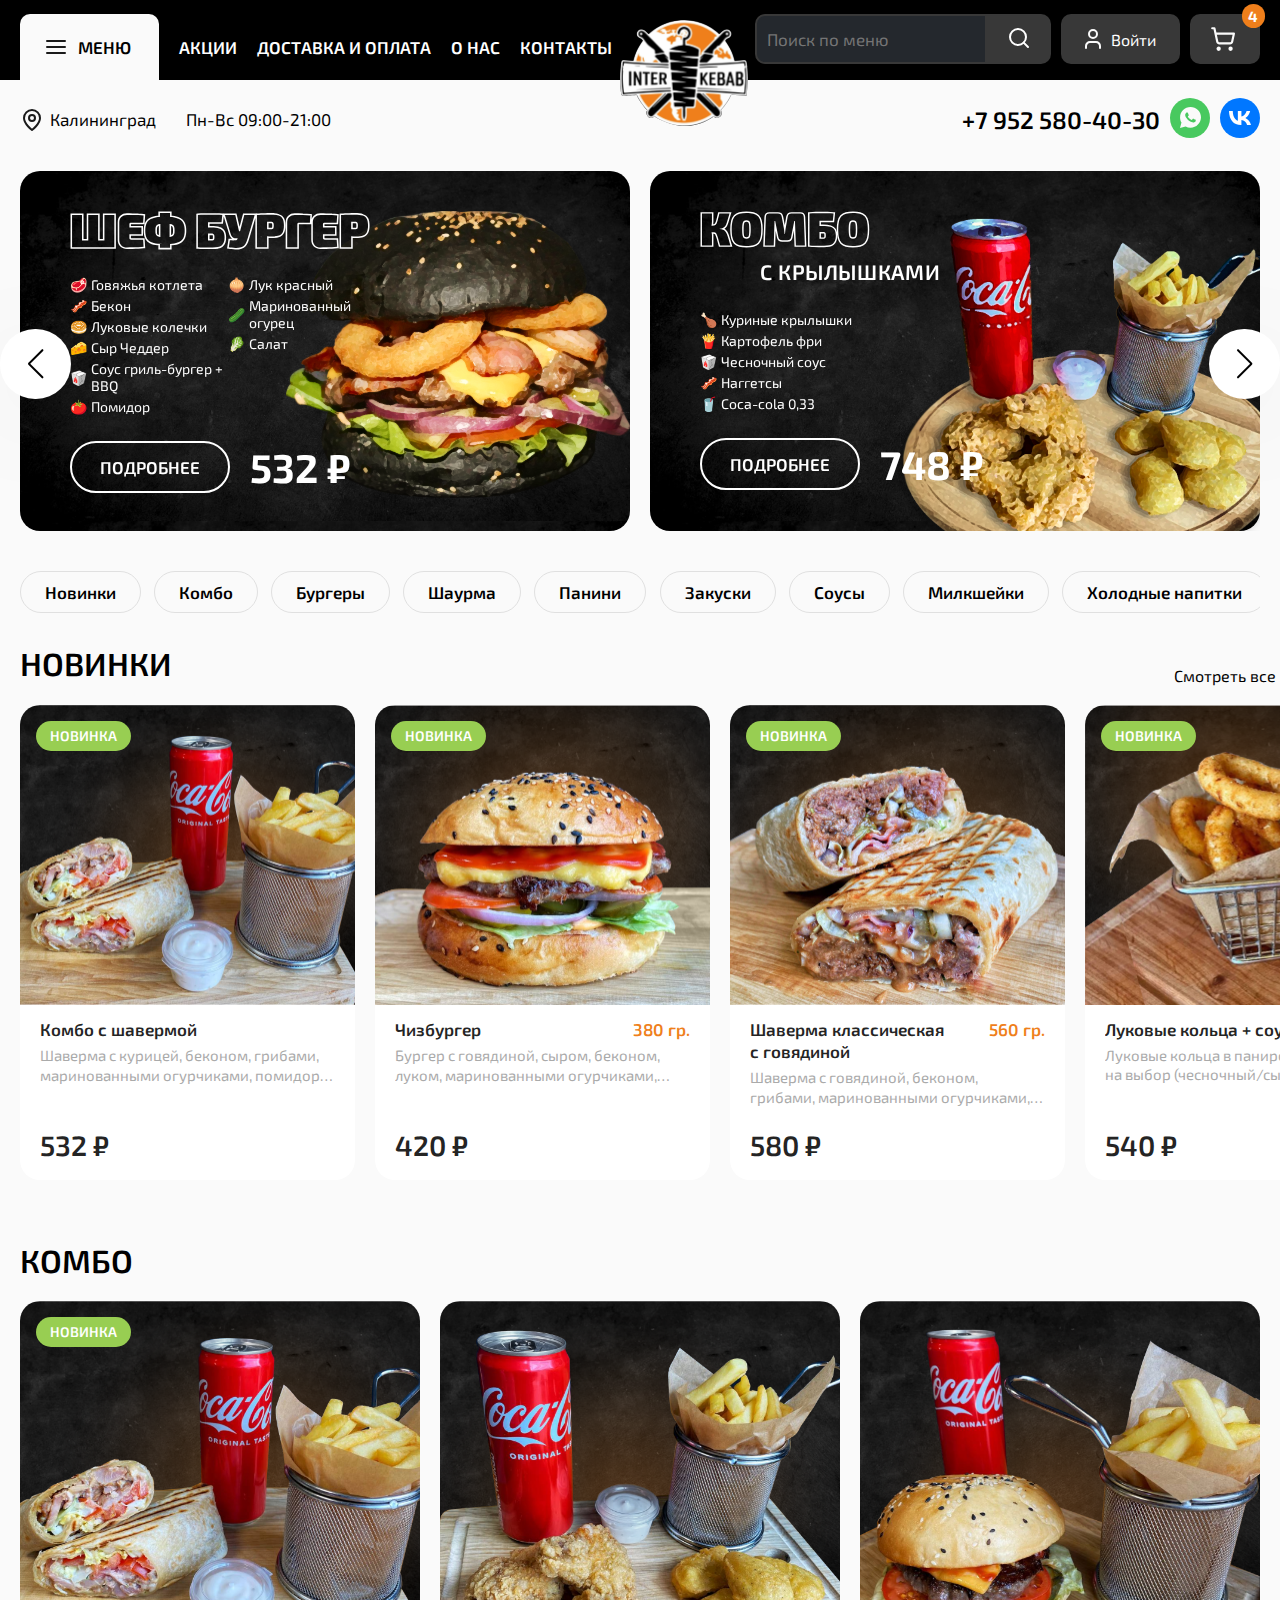
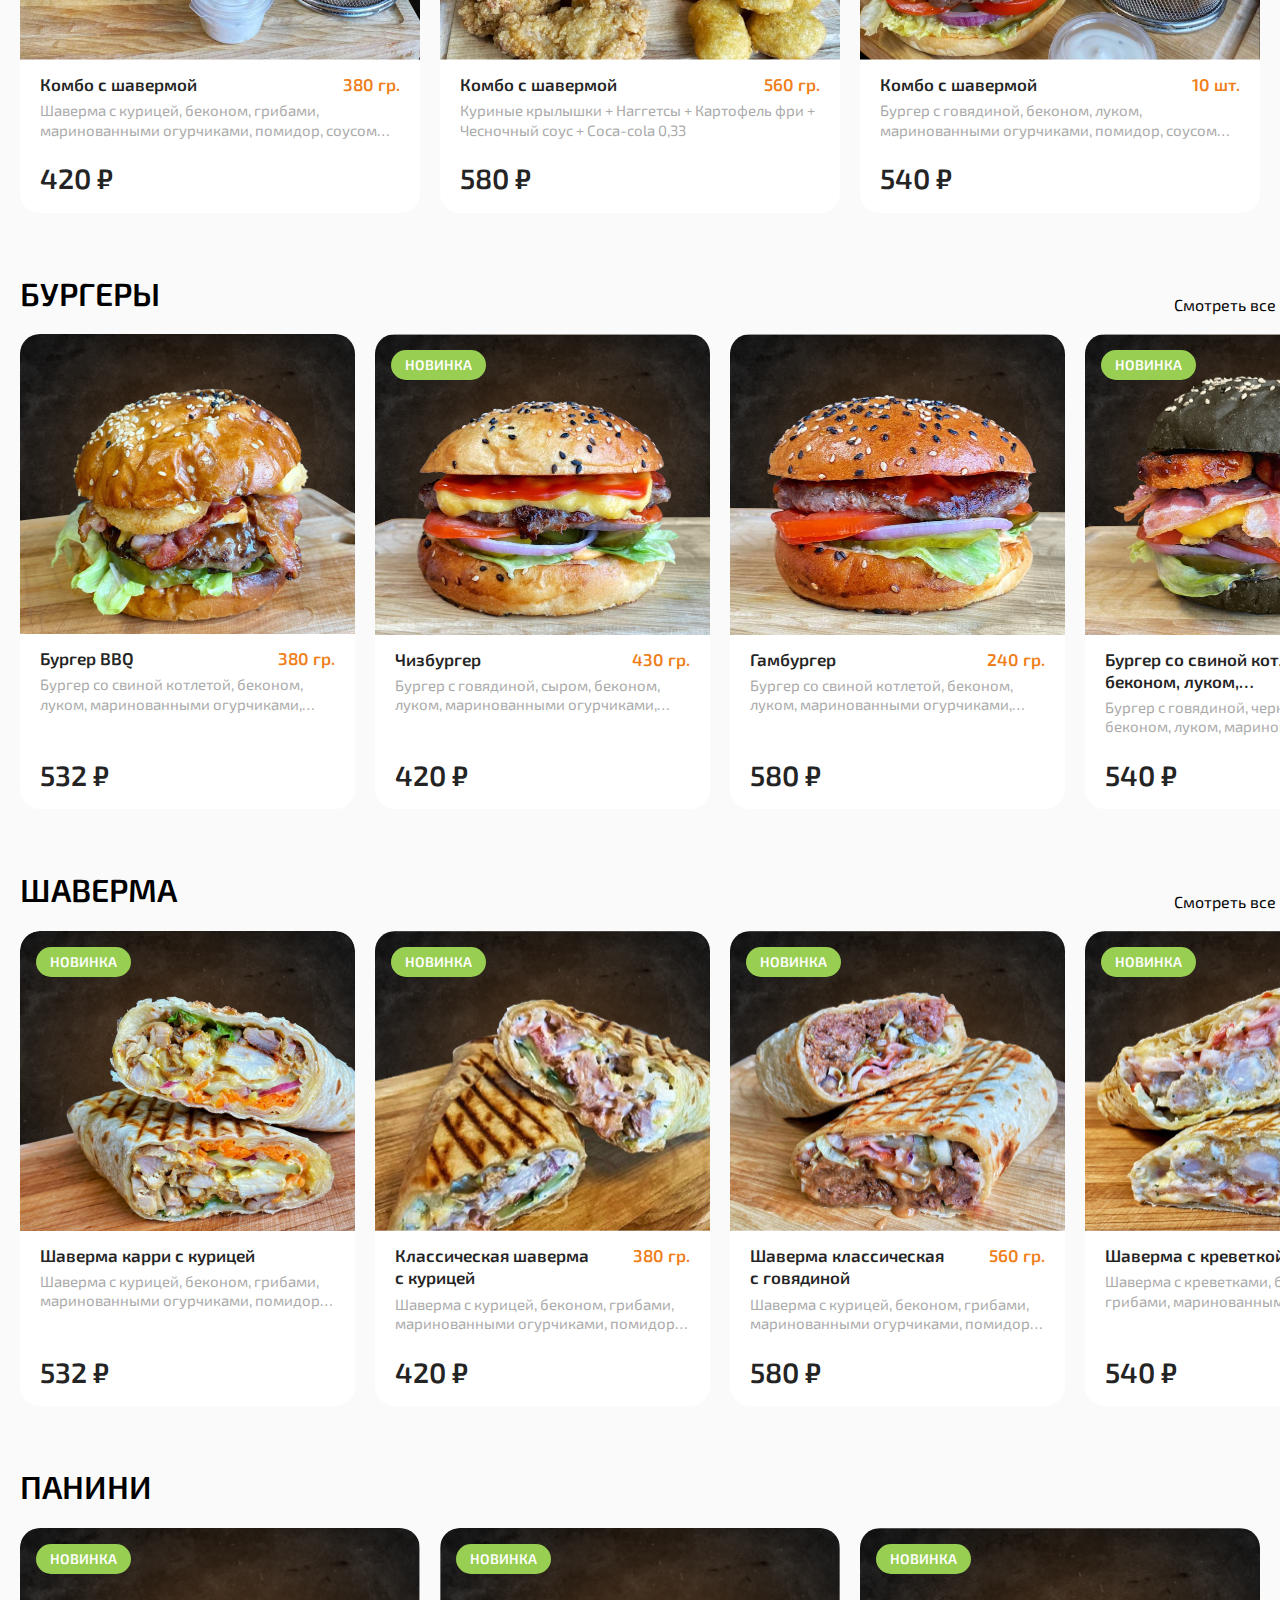
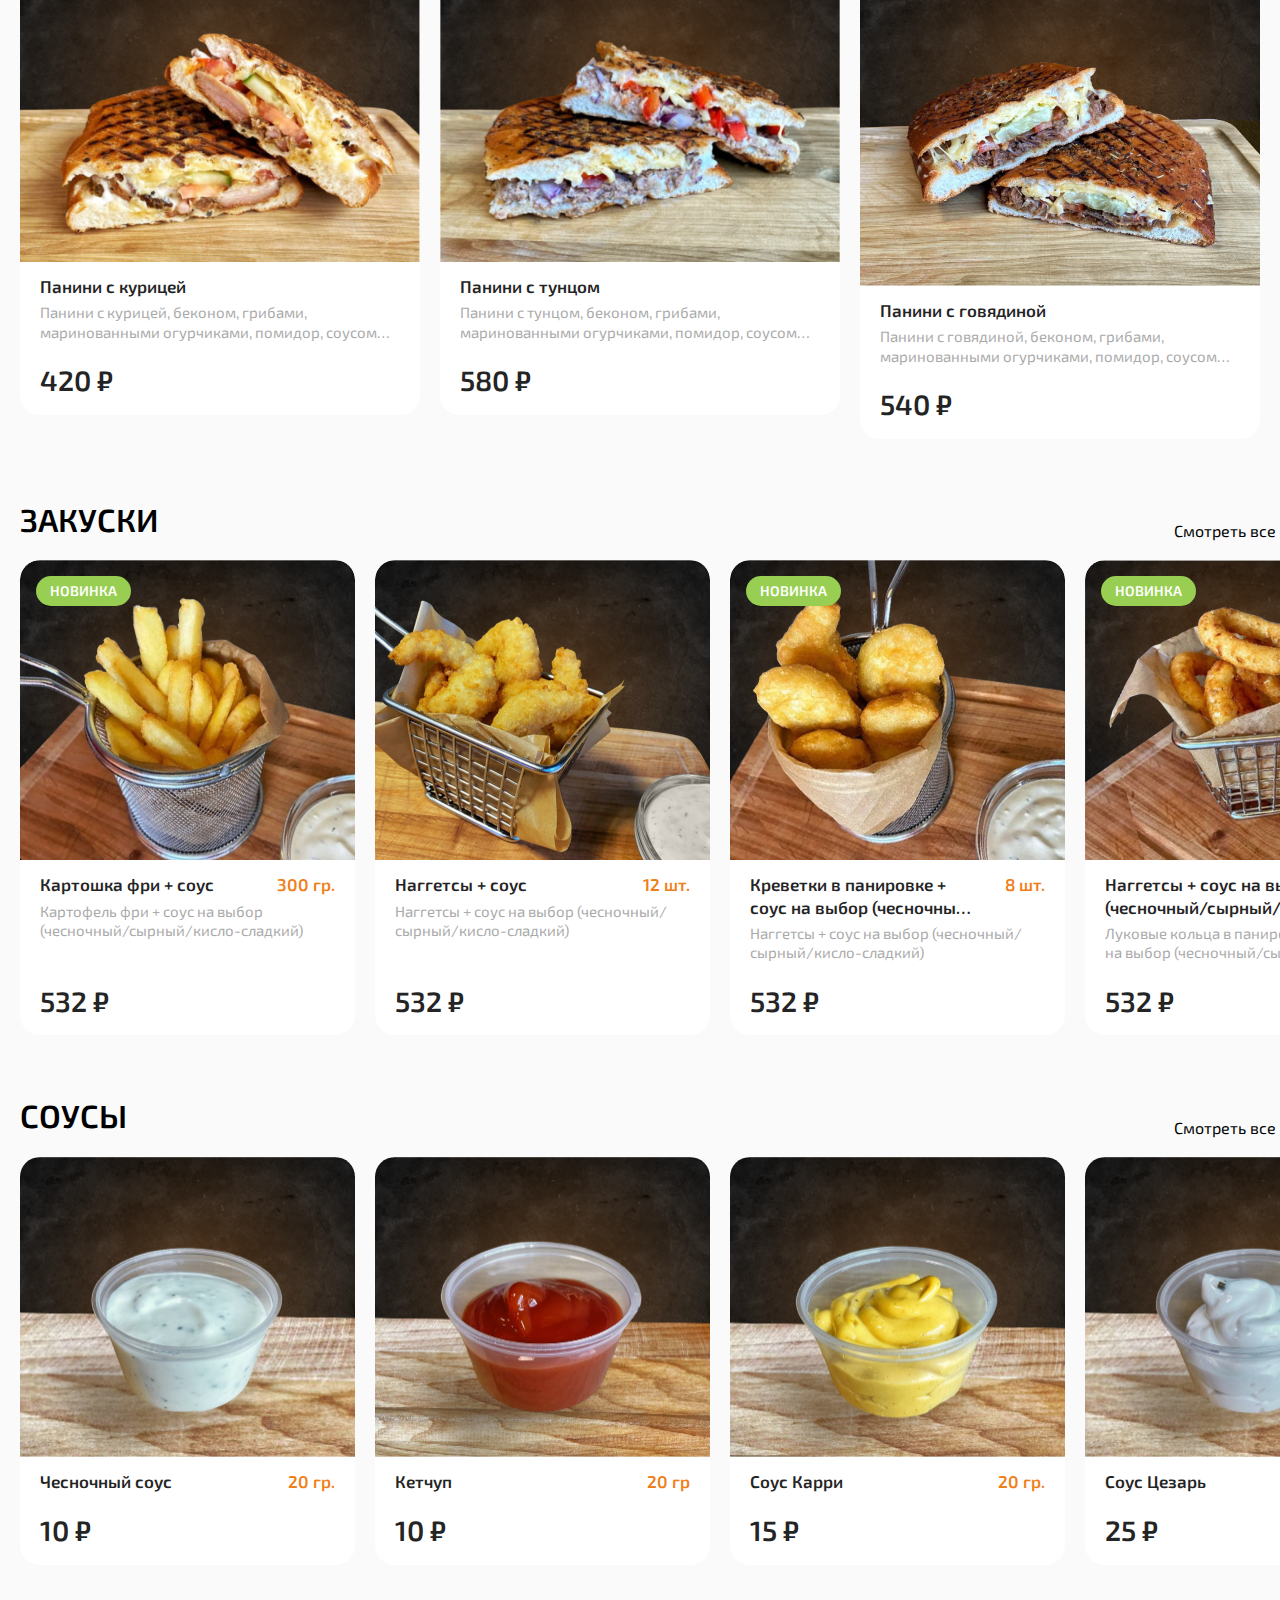
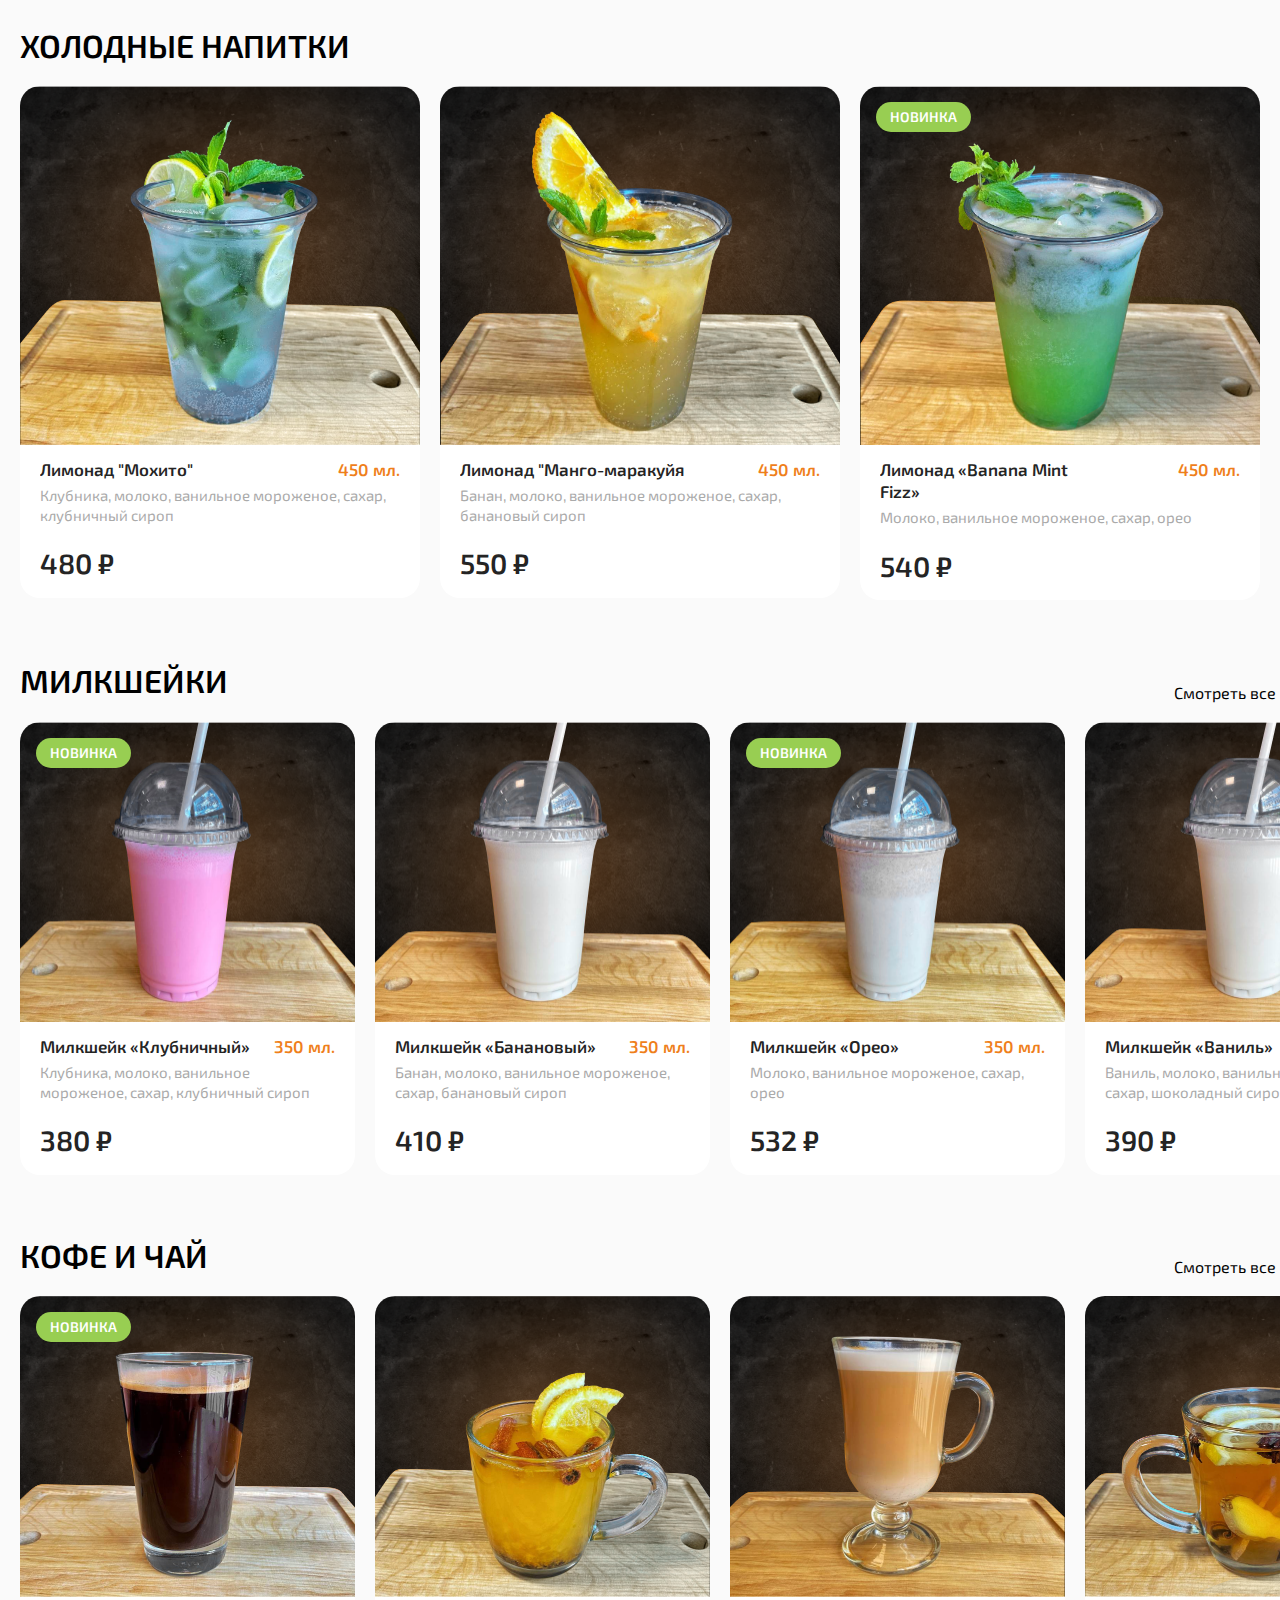
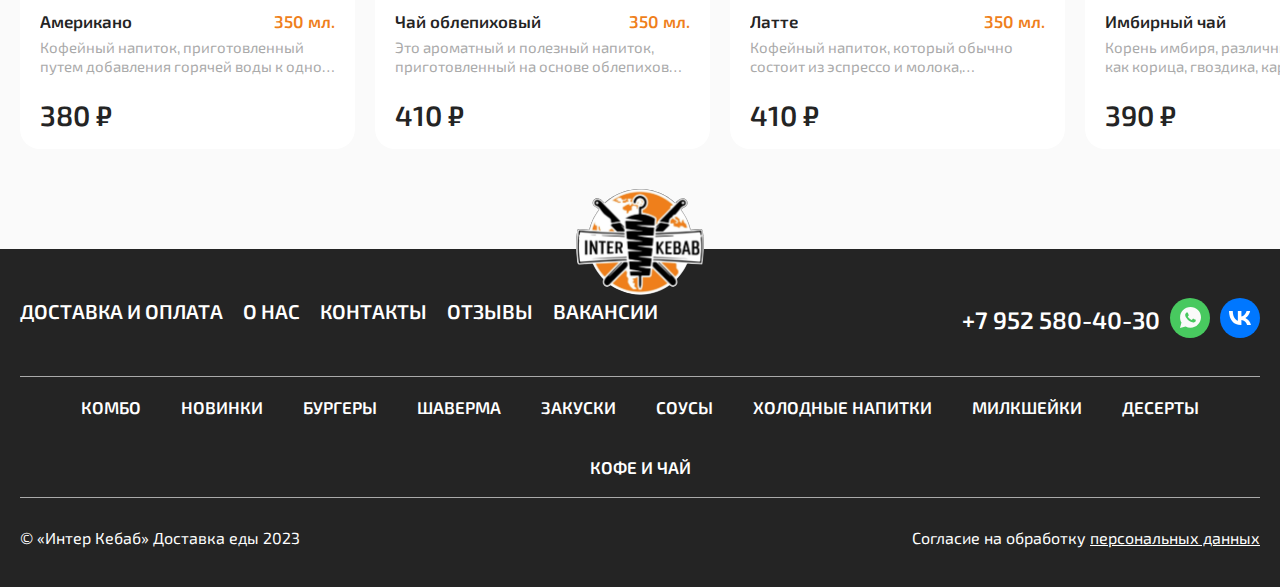
==== commit 0b540811: "Add files via upload" ====
--- a/index.html
+++ b/index.html
@@ -536,10 +536,1841 @@
           </div>
         </div>
       </section>
-      <section class="food-nav">
+      <section id="food-menu" class="food-nav">
         <div class="max-width-wrapper">
           <div class="width-wrapper">
-            <div class="food-nav__layout"></div>
+            <div class="food-nav__layout">
+              <nav class="food-nav__layout__links">
+                <a href="#new" class="food-nav__layout__link"> Новинки</a
+                ><a href="#combo" class="food-nav__layout__link">Комбо</a
+                ><a href="#burgers" class="food-nav__layout__link">Бургеры</a
+                ><a href="#shaurma" class="food-nav__layout__link">Шаурма</a
+                ><a href="#panini" class="food-nav__layout__link">Панини</a
+                ><a href="#zakuski" class="food-nav__layout__link">Закуски</a
+                ><a href="#sousi" class="food-nav__layout__link">Соусы</a
+                ><a href="#milkshakes" class="food-nav__layout__link"
+                  >Милкшейки</a
+                ><a href="#cold_drinks" class="food-nav__layout__link"
+                  >Холодные напитки</a
+                ><a href="#tea_coffee" class="food-nav__layout__link"
+                  >Чай и кофе</a
+                >
+              </nav>
+            </div>
+          </div>
+        </div>
+      </section>
+      <section id="food-catalog" class="food-catalog">
+        <div id="new">
+          <div class="max-width-wrapper">
+            <div class="width-wrapper">
+              <div class="food-catalog__layout">
+                <div class="food-catalog__heading">
+                  <h2>Новинки</h2>
+                  <a href="#"
+                    >Смотреть все <span style="color: orange"> > ></span></a
+                  >
+                </div>
+                <div class="food-swiper">
+                  <!-- Additional required wrapper -->
+                  <div class="swiper-wrapper">
+                    <!-- Slides -->
+                    <div class="swiper-slide">
+                      <div class="food-element">
+                        <a href="#">
+                          <div class="food-element__img">
+                            <div class="new-item">Новинка</div>
+                            <img src="img/food-1.png" alt="" />
+                          </div>
+                          <div class="food-element__content">
+                            <div class="food-element__content__info">
+                              <div class="food-element__content__info__heading">
+                                <h3>Комбо с шавермой</h3>
+                              </div>
+                              <span
+                                >Шаверма с курицей, беконом, грибами,
+                                маринованными огурчиками, помидор, соусом
+                                терияки и свежей капустой + Картофель фри +
+                                Чесночный соус + Coca-cola 0,33</span
+                              >
+                            </div>
+                            <div class="food-element__content__price">
+                              <span>532 ₽</span>
+                            </div>
+                          </div>
+                        </a>
+                      </div>
+                    </div>
+                    <div class="swiper-slide">
+                      <div class="food-element">
+                        <a href="#">
+                          <div class="food-element__img">
+                            <div class="new-item">Новинка</div>
+                            <img src="img/food-2.png" alt="" />
+                          </div>
+                          <div class="food-element__content">
+                            <div class="food-element__content__info">
+                              <div class="food-element__content__info__heading">
+                                <h3>Чизбургер</h3>
+                                <span>380 гр.</span>
+                              </div>
+                              <span
+                                >Бургер с говядиной, сыром, беконом, луком,
+                                маринованными огурчиками, помидор, соусом
+                                терияки</span
+                              >
+                            </div>
+                            <div class="food-element__content__price">
+                              <span>420 ₽</span>
+                            </div>
+                          </div>
+                        </a>
+                      </div>
+                    </div>
+                    <div class="swiper-slide">
+                      <div class="food-element">
+                        <a href="#">
+                          <div class="food-element__img">
+                            <div class="new-item">Новинка</div>
+                            <img src="img/food-3.png" alt="" />
+                          </div>
+                          <div class="food-element__content">
+                            <div class="food-element__content__info">
+                              <div class="food-element__content__info__heading">
+                                <h3>Шаверма классическая с говядиной</h3>
+                                <span>560 гр.</span>
+                              </div>
+                              <span
+                                >Шаверма с говядиной, беконом, грибами,
+                                маринованными огурчиками, помидор, соусом
+                                терияки и свежей капустой</span
+                              >
+                            </div>
+                            <div class="food-element__content__price">
+                              <span>580 ₽</span>
+                            </div>
+                          </div>
+                        </a>
+                      </div>
+                    </div>
+                    <div class="swiper-slide">
+                      <div class="food-element">
+                        <a href="#">
+                          <div class="food-element__img">
+                            <div class="new-item">Новинка</div>
+                            <img src="img/food-4.png" alt="" />
+                          </div>
+                          <div class="food-element__content">
+                            <div class="food-element__content__info">
+                              <div class="food-element__content__info__heading">
+                                <h3>Луковые кольца + соус</h3>
+                                <span>10 шт.</span>
+                              </div>
+
+                              <span
+                                >Луковые кольца в панировке + соус на выбор
+                                (чесночный/сырный/кисло-сладкий)</span
+                              >
+                            </div>
+                            <div class="food-element__content__price">
+                              <span>540 ₽</span>
+                            </div>
+                          </div>
+                        </a>
+                      </div>
+                    </div>
+                    <div class="swiper-slide">
+                      <div class="food-element">
+                        <a href="#">
+                          <div class="food-element__img">
+                            <div class="new-item">Новинка</div>
+                            <img src="img/food-1.png" alt="" />
+                          </div>
+                          <div class="food-element__content">
+                            <div class="food-element__content__info">
+                              <div class="food-element__content__info__heading">
+                                <h3>Комбо с шавермой</h3>
+                              </div>
+                              <span
+                                >Шаверма с курицей, беконом, грибами,
+                                маринованными огурчиками, помидор, соусом
+                                терияки и свежей капустой + Картофель фри +
+                                Чесночный соус + Coca-cola 0,33</span
+                              >
+                            </div>
+                            <div class="food-element__content__price">
+                              <span>532 ₽</span>
+                            </div>
+                          </div>
+                        </a>
+                      </div>
+                    </div>
+                    <div class="swiper-slide">
+                      <div class="food-element">
+                        <a href="#">
+                          <div class="food-element__img">
+                            <div class="new-item">Новинка</div>
+                            <img src="img/food-2.png" alt="" />
+                          </div>
+                          <div class="food-element__content">
+                            <div class="food-element__content__info">
+                              <div class="food-element__content__info__heading">
+                                <h3>Чизбургер</h3>
+                                <span>380 гр.</span>
+                              </div>
+                              <span
+                                >Бургер с говядиной, сыром, беконом, луком,
+                                маринованными огурчиками, помидор, соусом
+                                терияки</span
+                              >
+                            </div>
+                            <div class="food-element__content__price">
+                              <span>420 ₽</span>
+                            </div>
+                          </div>
+                        </a>
+                      </div>
+                    </div>
+                    <div class="swiper-slide">
+                      <div class="food-element">
+                        <a href="#">
+                          <div class="food-element__img">
+                            <div class="new-item">Новинка</div>
+                            <img src="img/food-3.png" alt="" />
+                          </div>
+                          <div class="food-element__content">
+                            <div class="food-element__content__info">
+                              <div class="food-element__content__info__heading">
+                                <h3>Шаверма классическая с говядиной</h3>
+                                <span>560 гр.</span>
+                              </div>
+                              <span
+                                >Шаверма с говядиной, беконом, грибами,
+                                маринованными огурчиками, помидор, соусом
+                                терияки и свежей капустой</span
+                              >
+                            </div>
+                            <div class="food-element__content__price">
+                              <span>580 ₽</span>
+                            </div>
+                          </div>
+                        </a>
+                      </div>
+                    </div>
+                    <div class="swiper-slide">
+                      <div class="food-element">
+                        <a href="#">
+                          <div class="food-element__img">
+                            <div class="new-item">Новинка</div>
+                            <img src="img/food-4.png" alt="" />
+                          </div>
+                          <div class="food-element__content">
+                            <div class="food-element__content__info">
+                              <div class="food-element__content__info__heading">
+                                <h3>Луковые кольца + соус</h3>
+                                <span>10 шт.</span>
+                              </div>
+
+                              <span
+                                >Луковые кольца в панировке + соус на выбор
+                                (чесночный/сырный/кисло-сладкий)</span
+                              >
+                            </div>
+                            <div class="food-element__content__price">
+                              <span>540 ₽</span>
+                            </div>
+                          </div>
+                        </a>
+                      </div>
+                    </div>
+                  </div>
+                  <div class="swiper-pagination" style="display: none"></div>
+
+                  <div class="swiper-button-prev"></div>
+                  <div class="swiper-button-next"></div>
+                </div>
+              </div>
+            </div>
+          </div>
+        </div>
+        <div id="combo">
+          <div class="max-width-wrapper">
+            <div class="width-wrapper">
+              <div class="food-catalog__layout">
+                <div class="food-catalog__heading">
+                  <h2>Комбо</h2>
+                </div>
+                <div class="food-catalog__content">
+                  <div class="food-catalog__content__wrapper">
+                    <div class="food-element">
+                      <a href="#">
+                        <div class="food-element__img">
+                          <div class="new-item">Новинка</div>
+                          <img src="img/food-5.png" alt="" />
+                        </div>
+                        <div class="food-element__content">
+                          <div class="food-element__content__info">
+                            <div class="food-element__content__info__heading">
+                              <h3>Комбо с шавермой</h3>
+                              <span>380 гр.</span>
+                            </div>
+                            <span
+                              >Шаверма с курицей, беконом, грибами,
+                              маринованными огурчиками, помидор, соусом терияки
+                              и свежей капустой + Картофель фри + Чесночный соус
+                              + Coca-cola 0,33</span
+                            >
+                          </div>
+                          <div class="food-element__content__price">
+                            <span>420 ₽</span>
+                          </div>
+                        </div>
+                      </a>
+                    </div>
+                    <div class="food-element">
+                      <a href="#">
+                        <div class="food-element__img">
+                          <img src="img/food-6.png" alt="" />
+                        </div>
+                        <div class="food-element__content">
+                          <div class="food-element__content__info">
+                            <div class="food-element__content__info__heading">
+                              <h3>Комбо с шавермой</h3>
+                              <span>560 гр.</span>
+                            </div>
+                            <span
+                              >Куриные крылышки + Наггетсы + Картофель фри +
+                              Чесночный соус + Coca-cola 0,33</span
+                            >
+                          </div>
+                          <div class="food-element__content__price">
+                            <span>580 ₽</span>
+                          </div>
+                        </div>
+                      </a>
+                    </div>
+                    <div class="food-element">
+                      <a href="#">
+                        <div class="food-element__img">
+                          <img src="img/food-7.png" alt="" />
+                        </div>
+                        <div class="food-element__content">
+                          <div class="food-element__content__info">
+                            <div class="food-element__content__info__heading">
+                              <h3>Комбо с шавермой</h3>
+                              <span>10 шт.</span>
+                            </div>
+
+                            <span
+                              >Бургер с говядиной, беконом, луком, маринованными
+                              огурчиками, помидор, соусом терияки и сыром +
+                              Картофель фри + Чесночный соус + Coca-cola
+                              0,33</span
+                            >
+                          </div>
+                          <div class="food-element__content__price">
+                            <span>540 ₽</span>
+                          </div>
+                        </div>
+                      </a>
+                    </div>
+                  </div>
+                </div>
+              </div>
+            </div>
+          </div>
+        </div>
+        <div id="burgers">
+          <div class="max-width-wrapper">
+            <div class="width-wrapper">
+              <div class="food-catalog__layout">
+                <div class="food-catalog__heading">
+                  <h2>Бургеры</h2>
+                  <a href="#"
+                    >Смотреть все <span style="color: orange"> > ></span></a
+                  >
+                </div>
+                <div class="food-swiper">
+                  <!-- Additional required wrapper -->
+                  <div class="swiper-wrapper">
+                    <!-- Slides -->
+                    <div class="swiper-slide">
+                      <div class="food-element">
+                        <a href="#">
+                          <div class="food-element__img">
+                            <img src="img/bbq.png" alt="" />
+                          </div>
+                          <div class="food-element__content">
+                            <div class="food-element__content__info">
+                              <div class="food-element__content__info__heading">
+                                <h3>Бургер BBQ</h3>
+                                <span>380 гр.</span>
+                              </div>
+                              <span
+                                >Бургер со свиной котлетой, беконом, луком,
+                                маринованными огурчиками, помидор, соусом
+                                терияки и сыром</span
+                              >
+                            </div>
+                            <div class="food-element__content__price">
+                              <span>532 ₽</span>
+                            </div>
+                          </div>
+                        </a>
+                      </div>
+                    </div>
+                    <div class="swiper-slide">
+                      <div class="food-element">
+                        <a href="#">
+                          <div class="food-element__img">
+                            <div class="new-item">Новинка</div>
+                            <img src="img/food-2.png" alt="" />
+                          </div>
+                          <div class="food-element__content">
+                            <div class="food-element__content__info">
+                              <div class="food-element__content__info__heading">
+                                <h3>Чизбургер</h3>
+                                <span>430 гр.</span>
+                              </div>
+                              <span
+                                >Бургер с говядиной, сыром, беконом, луком,
+                                маринованными огурчиками, помидор, соусом
+                                терияки</span
+                              >
+                            </div>
+                            <div class="food-element__content__price">
+                              <span>420 ₽</span>
+                            </div>
+                          </div>
+                        </a>
+                      </div>
+                    </div>
+                    <div class="swiper-slide">
+                      <div class="food-element">
+                        <a href="#">
+                          <div class="food-element__img">
+                            <img src="img/food-10.png" alt="" />
+                          </div>
+                          <div class="food-element__content">
+                            <div class="food-element__content__info">
+                              <div class="food-element__content__info__heading">
+                                <h3>Гамбургер</h3>
+                                <span>240 гр.</span>
+                              </div>
+                              <span
+                                >Бургер со свиной котлетой, беконом, луком,
+                                маринованными огурчиками, помидор, соусом
+                                терияки и сыром</span
+                              >
+                            </div>
+                            <div class="food-element__content__price">
+                              <span>580 ₽</span>
+                            </div>
+                          </div>
+                        </a>
+                      </div>
+                    </div>
+                    <div class="swiper-slide">
+                      <div class="food-element">
+                        <a href="#">
+                          <div class="food-element__img">
+                            <div class="new-item">Новинка</div>
+                            <img src="img/chef-burger.png" alt="" />
+                          </div>
+                          <div class="food-element__content">
+                            <div class="food-element__content__info">
+                              <div class="food-element__content__info__heading">
+                                <h3>
+                                  Бургер со свиной котлетой, беконом, луком,
+                                  маринованными огурчиками, помидор, соусом
+                                  терияки и сыром
+                                </h3>
+                                <span>400 гр.</span>
+                              </div>
+
+                              <span
+                                >Бургер с говядиной, черной булочкой, беконом,
+                                луком, маринованными огурчиками, помидор, соусом
+                                терияки и сыром</span
+                              >
+                            </div>
+                            <div class="food-element__content__price">
+                              <span>540 ₽</span>
+                            </div>
+                          </div>
+                        </a>
+                      </div>
+                    </div>
+                    <div class="swiper-slide">
+                      <div class="food-element">
+                        <a href="#">
+                          <div class="food-element__img">
+                            <img src="img/bbq.png" alt="" />
+                          </div>
+                          <div class="food-element__content">
+                            <div class="food-element__content__info">
+                              <div class="food-element__content__info__heading">
+                                <h3>Бургер BBQ</h3>
+                                <span>380 гр.</span>
+                              </div>
+                              <span
+                                >Бургер со свиной котлетой, беконом, луком,
+                                маринованными огурчиками, помидор, соусом
+                                терияки и сыром</span
+                              >
+                            </div>
+                            <div class="food-element__content__price">
+                              <span>532 ₽</span>
+                            </div>
+                          </div>
+                        </a>
+                      </div>
+                    </div>
+                    <div class="swiper-slide">
+                      <div class="food-element">
+                        <a href="#">
+                          <div class="food-element__img">
+                            <div class="new-item">Новинка</div>
+                            <img src="img/food-2.png" alt="" />
+                          </div>
+                          <div class="food-element__content">
+                            <div class="food-element__content__info">
+                              <div class="food-element__content__info__heading">
+                                <h3>Чизбургер</h3>
+                                <span>430 гр.</span>
+                              </div>
+                              <span
+                                >Бургер с говядиной, сыром, беконом, луком,
+                                маринованными огурчиками, помидор, соусом
+                                терияки</span
+                              >
+                            </div>
+                            <div class="food-element__content__price">
+                              <span>420 ₽</span>
+                            </div>
+                          </div>
+                        </a>
+                      </div>
+                    </div>
+                    <div class="swiper-slide">
+                      <div class="food-element">
+                        <a href="#">
+                          <div class="food-element__img">
+                            <img src="img/food-10.png" alt="" />
+                          </div>
+                          <div class="food-element__content">
+                            <div class="food-element__content__info">
+                              <div class="food-element__content__info__heading">
+                                <h3>Гамбургер</h3>
+                                <span>240 гр.</span>
+                              </div>
+                              <span
+                                >Бургер со свиной котлетой, беконом, луком,
+                                маринованными огурчиками, помидор, соусом
+                                терияки и сыром</span
+                              >
+                            </div>
+                            <div class="food-element__content__price">
+                              <span>580 ₽</span>
+                            </div>
+                          </div>
+                        </a>
+                      </div>
+                    </div>
+                    <div class="swiper-slide">
+                      <div class="food-element">
+                        <a href="#">
+                          <div class="food-element__img">
+                            <div class="new-item">Новинка</div>
+                            <img src="img/chef-burger.png" alt="" />
+                          </div>
+                          <div class="food-element__content">
+                            <div class="food-element__content__info">
+                              <div class="food-element__content__info__heading">
+                                <h3>
+                                  Бургер со свиной котлетой, беконом, луком,
+                                  маринованными огурчиками, помидор, соусом
+                                  терияки и сыром
+                                </h3>
+                                <span>400 гр.</span>
+                              </div>
+
+                              <span
+                                >Бургер с говядиной, черной булочкой, беконом,
+                                луком, маринованными огурчиками, помидор, соусом
+                                терияки и сыром</span
+                              >
+                            </div>
+                            <div class="food-element__content__price">
+                              <span>540 ₽</span>
+                            </div>
+                          </div>
+                        </a>
+                      </div>
+                    </div>
+                  </div>
+                  <div class="swiper-pagination" style="display: none"></div>
+
+                  <div class="swiper-button-prev"></div>
+                  <div class="swiper-button-next"></div>
+                </div>
+              </div>
+            </div>
+          </div>
+        </div>
+        <div id="shaurma">
+          <div class="max-width-wrapper">
+            <div class="width-wrapper">
+              <div class="food-catalog__layout">
+                <div class="food-catalog__heading">
+                  <h2>Шаверма</h2>
+                  <a href="#"
+                    >Смотреть все <span style="color: orange"> > ></span></a
+                  >
+                </div>
+                <div class="food-swiper">
+                  <div class="swiper-wrapper">
+                    <div class="swiper-slide">
+                      <div class="food-element">
+                        <a href="#">
+                          <div class="food-element__img">
+                            <div class="new-item">Новинка</div>
+                            <img src="img/shaurma-1.png" alt="" />
+                          </div>
+                          <div class="food-element__content">
+                            <div class="food-element__content__info">
+                              <div class="food-element__content__info__heading">
+                                <h3>Шаверма карри с курицей</h3>
+                              </div>
+                              <span
+                                >Шаверма с курицей, беконом, грибами,
+                                маринованными огурчиками, помидор, соусом
+                                терияки и свежей капустой</span
+                              >
+                            </div>
+                            <div class="food-element__content__price">
+                              <span>532 ₽</span>
+                            </div>
+                          </div>
+                        </a>
+                      </div>
+                    </div>
+                    <div class="swiper-slide">
+                      <div class="food-element">
+                        <a href="#">
+                          <div class="food-element__img">
+                            <div class="new-item">Новинка</div>
+                            <img src="img/shaurma-2.png" alt="" />
+                          </div>
+                          <div class="food-element__content">
+                            <div class="food-element__content__info">
+                              <div class="food-element__content__info__heading">
+                                <h3>Классическая шаверма с курицей</h3>
+                                <span>380 гр.</span>
+                              </div>
+                              <span
+                                >Шаверма с курицей, беконом, грибами,
+                                маринованными огурчиками, помидор, соусом
+                                терияки и свежей капустой + Картофель фри +
+                                Чесночный соус + Coca-cola 0,33</span
+                              >
+                            </div>
+                            <div class="food-element__content__price">
+                              <span>420 ₽</span>
+                            </div>
+                          </div>
+                        </a>
+                      </div>
+                    </div>
+                    <div class="swiper-slide">
+                      <div class="food-element">
+                        <a href="#">
+                          <div class="food-element__img">
+                            <div class="new-item">Новинка</div>
+                            <img src="img/food-3.png" alt="" />
+                          </div>
+                          <div class="food-element__content">
+                            <div class="food-element__content__info">
+                              <div class="food-element__content__info__heading">
+                                <h3>Шаверма классическая с говядиной</h3>
+                                <span>560 гр.</span>
+                              </div>
+                              <span
+                                >Шаверма с курицей, беконом, грибами,
+                                маринованными огурчиками, помидор, соусом
+                                терияки и свежей капустой + Картофель фри +
+                                Чесночный соус + Coca-cola 0,33</span
+                              >
+                            </div>
+                            <div class="food-element__content__price">
+                              <span>580 ₽</span>
+                            </div>
+                          </div>
+                        </a>
+                      </div>
+                    </div>
+                    <div class="swiper-slide">
+                      <div class="food-element">
+                        <a href="#">
+                          <div class="food-element__img">
+                            <div class="new-item">Новинка</div>
+                            <img src="img/shaurma-4.png" alt="" />
+                          </div>
+                          <div class="food-element__content">
+                            <div class="food-element__content__info">
+                              <div class="food-element__content__info__heading">
+                                <h3>Шаверма с креветкой</h3>
+                                <span>480 гр.</span>
+                              </div>
+
+                              <span
+                                >Шаверма с креветками, беконом, грибами,
+                                маринованными огурчиками, помидор, соусом
+                                терияки и свежей капустой</span
+                              >
+                            </div>
+                            <div class="food-element__content__price">
+                              <span>540 ₽</span>
+                            </div>
+                          </div>
+                        </a>
+                      </div>
+                    </div>
+                    <div class="swiper-slide">
+                      <div class="food-element">
+                        <a href="#">
+                          <div class="food-element__img">
+                            <div class="new-item">Новинка</div>
+                            <img src="img/shaurma-1.png" alt="" />
+                          </div>
+                          <div class="food-element__content">
+                            <div class="food-element__content__info">
+                              <div class="food-element__content__info__heading">
+                                <h3>Шаверма карри с курицей</h3>
+                              </div>
+                              <span
+                                >Шаверма с курицей, беконом, грибами,
+                                маринованными огурчиками, помидор, соусом
+                                терияки и свежей капустой</span
+                              >
+                            </div>
+                            <div class="food-element__content__price">
+                              <span>532 ₽</span>
+                            </div>
+                          </div>
+                        </a>
+                      </div>
+                    </div>
+                    <div class="swiper-slide">
+                      <div class="food-element">
+                        <a href="#">
+                          <div class="food-element__img">
+                            <div class="new-item">Новинка</div>
+                            <img src="img/shaurma-2.png" alt="" />
+                          </div>
+                          <div class="food-element__content">
+                            <div class="food-element__content__info">
+                              <div class="food-element__content__info__heading">
+                                <h3>Классическая шаверма с курицей</h3>
+                                <span>380 гр.</span>
+                              </div>
+                              <span
+                                >Шаверма с курицей, беконом, грибами,
+                                маринованными огурчиками, помидор, соусом
+                                терияки и свежей капустой + Картофель фри +
+                                Чесночный соус + Coca-cola 0,33</span
+                              >
+                            </div>
+                            <div class="food-element__content__price">
+                              <span>420 ₽</span>
+                            </div>
+                          </div>
+                        </a>
+                      </div>
+                    </div>
+                    <div class="swiper-slide">
+                      <div class="food-element">
+                        <a href="#">
+                          <div class="food-element__img">
+                            <div class="new-item">Новинка</div>
+                            <img src="img/food-3.png" alt="" />
+                          </div>
+                          <div class="food-element__content">
+                            <div class="food-element__content__info">
+                              <div class="food-element__content__info__heading">
+                                <h3>Шаверма классическая с говядиной</h3>
+                                <span>560 гр.</span>
+                              </div>
+                              <span
+                                >Шаверма с курицей, беконом, грибами,
+                                маринованными огурчиками, помидор, соусом
+                                терияки и свежей капустой + Картофель фри +
+                                Чесночный соус + Coca-cola 0,33</span
+                              >
+                            </div>
+                            <div class="food-element__content__price">
+                              <span>580 ₽</span>
+                            </div>
+                          </div>
+                        </a>
+                      </div>
+                    </div>
+                    <div class="swiper-slide">
+                      <div class="food-element">
+                        <a href="#">
+                          <div class="food-element__img">
+                            <div class="new-item">Новинка</div>
+                            <img src="img/shaurma-4.png" alt="" />
+                          </div>
+                          <div class="food-element__content">
+                            <div class="food-element__content__info">
+                              <div class="food-element__content__info__heading">
+                                <h3>Шаверма с креветкой</h3>
+                                <span>480 гр.</span>
+                              </div>
+
+                              <span
+                                >Шаверма с креветками, беконом, грибами,
+                                маринованными огурчиками, помидор, соусом
+                                терияки и свежей капустой</span
+                              >
+                            </div>
+                            <div class="food-element__content__price">
+                              <span>540 ₽</span>
+                            </div>
+                          </div>
+                        </a>
+                      </div>
+                    </div>
+                  </div>
+                  <div class="swiper-pagination" style="display: none"></div>
+
+                  <div class="swiper-button-prev"></div>
+                  <div class="swiper-button-next"></div>
+                </div>
+              </div>
+            </div>
+          </div>
+        </div>
+        <div id="panini">
+          <div class="max-width-wrapper">
+            <div class="width-wrapper">
+              <div class="food-catalog__layout">
+                <div class="food-catalog__heading">
+                  <h2>Панини</h2>
+                </div>
+                <div class="food-catalog__content">
+                  <div class="food-catalog__content__wrapper">
+                    <div class="food-element">
+                      <a href="#">
+                        <div class="food-element__img">
+                          <div class="new-item">Новинка</div>
+                          <img src="img/panini-1.png" alt="" />
+                        </div>
+                        <div class="food-element__content">
+                          <div class="food-element__content__info">
+                            <div class="food-element__content__info__heading">
+                              <h3>Панини с курицей</h3>
+                            </div>
+                            <span
+                              >Панини с курицей, беконом, грибами, маринованными
+                              огурчиками, помидор, соусом терияки</span
+                            >
+                          </div>
+                          <div class="food-element__content__price">
+                            <span>420 ₽</span>
+                          </div>
+                        </div>
+                      </a>
+                    </div>
+                    <div class="food-element">
+                      <a href="#">
+                        <div class="food-element__img">
+                          <div class="new-item">Новинка</div>
+                          <img src="img/panini-2.png" alt="" />
+                        </div>
+                        <div class="food-element__content">
+                          <div class="food-element__content__info">
+                            <div class="food-element__content__info__heading">
+                              <h3>Панини с тунцом</h3>
+                            </div>
+                            <span
+                              >Панини с тунцом, беконом, грибами, маринованными
+                              огурчиками, помидор, соусом терияки</span
+                            >
+                          </div>
+                          <div class="food-element__content__price">
+                            <span>580 ₽</span>
+                          </div>
+                        </div>
+                      </a>
+                    </div>
+                    <div class="food-element">
+                      <a href="#">
+                        <div class="food-element__img">
+                          <div class="new-item">Новинка</div>
+                          <img src="img/panini-3.png" alt="" />
+                        </div>
+                        <div class="food-element__content">
+                          <div class="food-element__content__info">
+                            <div class="food-element__content__info__heading">
+                              <h3>Панини с говядиной</h3>
+                            </div>
+
+                            <span
+                              >Панини с говядиной, беконом, грибами,
+                              маринованными огурчиками, помидор, соусом
+                              терияки</span
+                            >
+                          </div>
+                          <div class="food-element__content__price">
+                            <span>540 ₽</span>
+                          </div>
+                        </div>
+                      </a>
+                    </div>
+                  </div>
+                </div>
+              </div>
+            </div>
+          </div>
+        </div>
+        <div id="zakuski">
+          <div class="max-width-wrapper">
+            <div class="width-wrapper">
+              <div class="food-catalog__layout">
+                <div class="food-catalog__heading">
+                  <h2>Закуски</h2>
+                  <a href="#"
+                    >Смотреть все <span style="color: orange"> > ></span></a
+                  >
+                </div>
+                <div class="food-swiper">
+                  <div class="swiper-wrapper">
+                    <div class="swiper-slide">
+                      <div class="food-element">
+                        <a href="#">
+                          <div class="food-element__img">
+                            <div class="new-item">Новинка</div>
+                            <img src="img/zakuski-1.png" alt="" />
+                          </div>
+                          <div class="food-element__content">
+                            <div class="food-element__content__info">
+                              <div class="food-element__content__info__heading">
+                                <h3>Картошка фри + соус</h3>
+                                <span>300 гр.</span>
+                              </div>
+                              <span
+                                >Картофель фри + соус на выбор
+                                (чесночный/сырный/кисло-сладкий)</span
+                              >
+                            </div>
+                            <div class="food-element__content__price">
+                              <span>532 ₽</span>
+                            </div>
+                          </div>
+                        </a>
+                      </div>
+                    </div>
+                    <div class="swiper-slide">
+                      <div class="food-element">
+                        <a href="#">
+                          <div class="food-element__img">
+                            <img src="img/zakuski-2.png" alt="" />
+                          </div>
+                          <div class="food-element__content">
+                            <div class="food-element__content__info">
+                              <div class="food-element__content__info__heading">
+                                <h3>Наггетсы + соус</h3>
+                                <span>12 шт.</span>
+                              </div>
+                              <span
+                                >Наггетсы + соус на выбор
+                                (чесночный/сырный/кисло-сладкий)</span
+                              >
+                            </div>
+                            <div class="food-element__content__price">
+                              <span>532 ₽</span>
+                            </div>
+                          </div>
+                        </a>
+                      </div>
+                    </div>
+                    <div class="swiper-slide">
+                      <div class="food-element">
+                        <a href="#">
+                          <div class="food-element__img">
+                            <div class="new-item">Новинка</div>
+                            <img src="img/zakuski-3.png" alt="" />
+                          </div>
+                          <div class="food-element__content">
+                            <div class="food-element__content__info">
+                              <div class="food-element__content__info__heading">
+                                <h3>
+                                  Креветки в панировке + соус на выбор
+                                  (чесночный/сырный/кисло-сладкий)
+                                </h3>
+                                <span>8 шт.</span>
+                              </div>
+                              <span
+                                >Наггетсы + соус на выбор
+                                (чесночный/сырный/кисло-сладкий)</span
+                              >
+                            </div>
+                            <div class="food-element__content__price">
+                              <span>532 ₽</span>
+                            </div>
+                          </div>
+                        </a>
+                      </div>
+                    </div>
+                    <div class="swiper-slide">
+                      <div class="food-element">
+                        <a href="#">
+                          <div class="food-element__img">
+                            <div class="new-item">Новинка</div>
+                            <img src="img/zakuski-4.png" alt="" />
+                          </div>
+                          <div class="food-element__content">
+                            <div class="food-element__content__info">
+                              <div class="food-element__content__info__heading">
+                                <h3>
+                                  Наггетсы + соус на выбор
+                                  (чесночный/сырный/кисло-сладкий)
+                                </h3>
+                                <span>10 шт.</span>
+                              </div>
+                              <span
+                                >Луковые кольца в панировке + соус на выбор
+                                (чесночный/сырный/кисло-сладкий)</span
+                              >
+                            </div>
+                            <div class="food-element__content__price">
+                              <span>532 ₽</span>
+                            </div>
+                          </div>
+                        </a>
+                      </div>
+                    </div>
+                    <div class="swiper-slide">
+                      <div class="food-element">
+                        <a href="#">
+                          <div class="food-element__img">
+                            <div class="new-item">Новинка</div>
+                            <img src="img/zakuski-1.png" alt="" />
+                          </div>
+                          <div class="food-element__content">
+                            <div class="food-element__content__info">
+                              <div class="food-element__content__info__heading">
+                                <h3>Картошка фри + соус</h3>
+                                <span>300 гр.</span>
+                              </div>
+                              <span
+                                >Картофель фри + соус на выбор
+                                (чесночный/сырный/кисло-сладкий)</span
+                              >
+                            </div>
+                            <div class="food-element__content__price">
+                              <span>532 ₽</span>
+                            </div>
+                          </div>
+                        </a>
+                      </div>
+                    </div>
+                    <div class="swiper-slide">
+                      <div class="food-element">
+                        <a href="#">
+                          <div class="food-element__img">
+                            <img src="img/zakuski-2.png" alt="" />
+                          </div>
+                          <div class="food-element__content">
+                            <div class="food-element__content__info">
+                              <div class="food-element__content__info__heading">
+                                <h3>Наггетсы + соус</h3>
+                                <span>12 шт.</span>
+                              </div>
+                              <span
+                                >Наггетсы + соус на выбор
+                                (чесночный/сырный/кисло-сладкий)</span
+                              >
+                            </div>
+                            <div class="food-element__content__price">
+                              <span>532 ₽</span>
+                            </div>
+                          </div>
+                        </a>
+                      </div>
+                    </div>
+                    <div class="swiper-slide">
+                      <div class="food-element">
+                        <a href="#">
+                          <div class="food-element__img">
+                            <div class="new-item">Новинка</div>
+                            <img src="img/zakuski-3.png" alt="" />
+                          </div>
+                          <div class="food-element__content">
+                            <div class="food-element__content__info">
+                              <div class="food-element__content__info__heading">
+                                <h3>
+                                  Креветки в панировке + соус на выбор
+                                  (чесночный/сырный/кисло-сладкий)
+                                </h3>
+                                <span>8 шт.</span>
+                              </div>
+                              <span
+                                >Наггетсы + соус на выбор
+                                (чесночный/сырный/кисло-сладкий)</span
+                              >
+                            </div>
+                            <div class="food-element__content__price">
+                              <span>532 ₽</span>
+                            </div>
+                          </div>
+                        </a>
+                      </div>
+                    </div>
+                    <div class="swiper-slide">
+                      <div class="food-element">
+                        <a href="#">
+                          <div class="food-element__img">
+                            <div class="new-item">Новинка</div>
+                            <img src="img/zakuski-4.png" alt="" />
+                          </div>
+                          <div class="food-element__content">
+                            <div class="food-element__content__info">
+                              <div class="food-element__content__info__heading">
+                                <h3>
+                                  Наггетсы + соус на выбор
+                                  (чесночный/сырный/кисло-сладкий)
+                                </h3>
+                                <span>10 шт.</span>
+                              </div>
+                              <span
+                                >Луковые кольца в панировке + соус на выбор
+                                (чесночный/сырный/кисло-сладкий)</span
+                              >
+                            </div>
+                            <div class="food-element__content__price">
+                              <span>532 ₽</span>
+                            </div>
+                          </div>
+                        </a>
+                      </div>
+                    </div>
+                  </div>
+                  <div class="swiper-pagination" style="display: none"></div>
+
+                  <div class="swiper-button-prev"></div>
+                  <div class="swiper-button-next"></div>
+                </div>
+              </div>
+            </div>
+          </div>
+        </div>
+        <div id="sousi">
+          <div class="max-width-wrapper">
+            <div class="width-wrapper">
+              <div class="food-catalog__layout">
+                <div class="food-catalog__heading">
+                  <h2>Соусы</h2>
+                  <a href="#"
+                    >Смотреть все <span style="color: orange"> > ></span></a
+                  >
+                </div>
+                <div class="food-swiper">
+                  <div class="swiper-wrapper">
+                    <div class="swiper-slide">
+                      <div class="food-element">
+                        <a href="#">
+                          <div class="food-element__img">
+                            <img src="img/sous-1.png" alt="" />
+                          </div>
+                          <div class="food-element__content">
+                            <div class="food-element__content__info">
+                              <div class="food-element__content__info__heading">
+                                <h3>Чесночный соус</h3>
+                                <span>20 гр.</span>
+                              </div>
+                            </div>
+                            <div class="food-element__content__price">
+                              <span>10 ₽</span>
+                            </div>
+                          </div>
+                        </a>
+                      </div>
+                    </div>
+                    <div class="swiper-slide">
+                      <div class="food-element">
+                        <a href="#">
+                          <div class="food-element__img">
+                            <img src="img/sous-2.png" alt="" />
+                          </div>
+                          <div class="food-element__content">
+                            <div class="food-element__content__info">
+                              <div class="food-element__content__info__heading">
+                                <h3>Кетчуп</h3>
+                                <span>20 гр</span>
+                              </div>
+                            </div>
+                            <div class="food-element__content__price">
+                              <span>10 ₽</span>
+                            </div>
+                          </div>
+                        </a>
+                      </div>
+                    </div>
+                    <div class="swiper-slide">
+                      <div class="food-element">
+                        <a href="#">
+                          <div class="food-element__img">
+                            <img src="img/sous-3.png" alt="" />
+                          </div>
+                          <div class="food-element__content">
+                            <div class="food-element__content__info">
+                              <div class="food-element__content__info__heading">
+                                <h3>Соус Карри</h3>
+                                <span>20 гр.</span>
+                              </div>
+                            </div>
+                            <div class="food-element__content__price">
+                              <span>15 ₽</span>
+                            </div>
+                          </div>
+                        </a>
+                      </div>
+                    </div>
+                    <div class="swiper-slide">
+                      <div class="food-element">
+                        <a href="#">
+                          <div class="food-element__img">
+                            <img src="img/sous-4.png" alt="" />
+                          </div>
+                          <div class="food-element__content">
+                            <div class="food-element__content__info">
+                              <div class="food-element__content__info__heading">
+                                <h3>Соус Цезарь</h3>
+                                <span>20 гр.</span>
+                              </div>
+                            </div>
+                            <div class="food-element__content__price">
+                              <span>25 ₽</span>
+                            </div>
+                          </div>
+                        </a>
+                      </div>
+                    </div>
+                    <div class="swiper-slide">
+                      <div class="food-element">
+                        <a href="#">
+                          <div class="food-element__img">
+                            <img src="img/sous-1.png" alt="" />
+                          </div>
+                          <div class="food-element__content">
+                            <div class="food-element__content__info">
+                              <div class="food-element__content__info__heading">
+                                <h3>Чесночный соус</h3>
+                                <span>20 гр.</span>
+                              </div>
+                            </div>
+                            <div class="food-element__content__price">
+                              <span>10 ₽</span>
+                            </div>
+                          </div>
+                        </a>
+                      </div>
+                    </div>
+                    <div class="swiper-slide">
+                      <div class="food-element">
+                        <a href="#">
+                          <div class="food-element__img">
+                            <img src="img/sous-2.png" alt="" />
+                          </div>
+                          <div class="food-element__content">
+                            <div class="food-element__content__info">
+                              <div class="food-element__content__info__heading">
+                                <h3>Кетчуп</h3>
+                                <span>20 гр</span>
+                              </div>
+                            </div>
+                            <div class="food-element__content__price">
+                              <span>10 ₽</span>
+                            </div>
+                          </div>
+                        </a>
+                      </div>
+                    </div>
+                    <div class="swiper-slide">
+                      <div class="food-element">
+                        <a href="#">
+                          <div class="food-element__img">
+                            <img src="img/sous-3.png" alt="" />
+                          </div>
+                          <div class="food-element__content">
+                            <div class="food-element__content__info">
+                              <div class="food-element__content__info__heading">
+                                <h3>Соус Карри</h3>
+                                <span>20 гр.</span>
+                              </div>
+                            </div>
+                            <div class="food-element__content__price">
+                              <span>15 ₽</span>
+                            </div>
+                          </div>
+                        </a>
+                      </div>
+                    </div>
+                    <div class="swiper-slide">
+                      <div class="food-element">
+                        <a href="#">
+                          <div class="food-element__img">
+                            <img src="img/sous-4.png" alt="" />
+                          </div>
+                          <div class="food-element__content">
+                            <div class="food-element__content__info">
+                              <div class="food-element__content__info__heading">
+                                <h3>Соус Цезарь</h3>
+                                <span>20 гр.</span>
+                              </div>
+                            </div>
+                            <div class="food-element__content__price">
+                              <span>25 ₽</span>
+                            </div>
+                          </div>
+                        </a>
+                      </div>
+                    </div>
+                  </div>
+                  <div class="swiper-pagination" style="display: none"></div>
+
+                  <div class="swiper-button-prev"></div>
+                  <div class="swiper-button-next"></div>
+                </div>
+              </div>
+            </div>
+          </div>
+        </div>
+        <div id="cold_drinks">
+          <div class="max-width-wrapper">
+            <div class="width-wrapper">
+              <div class="food-catalog__layout">
+                <div class="food-catalog__heading">
+                  <h2>Холодные напитки</h2>
+                </div>
+                <div class="food-catalog__content">
+                  <div class="food-catalog__content__wrapper">
+                    <div class="food-element">
+                      <a href="#">
+                        <div class="food-element__img">
+                          <img src="img/cold-drink-1.png" alt="" />
+                        </div>
+                        <div class="food-element__content">
+                          <div class="food-element__content__info">
+                            <div class="food-element__content__info__heading">
+                              <h3>Лимонад "Мохито"</h3>
+                              <span>450 мл.</span>
+                            </div>
+                            <span
+                              >Клубника, молоко, ванильное мороженое, сахар,
+                              клубничный сироп</span
+                            >
+                          </div>
+                          <div class="food-element__content__price">
+                            <span>480 ₽</span>
+                          </div>
+                        </div>
+                      </a>
+                    </div>
+                    <div class="food-element">
+                      <a href="#">
+                        <div class="food-element__img">
+                          <img src="img/cold-drink-2.png" alt="" />
+                        </div>
+                        <div class="food-element__content">
+                          <div class="food-element__content__info">
+                            <div class="food-element__content__info__heading">
+                              <h3>Лимонад "Манго-маракуйя</h3>
+                              <span>450 мл.</span>
+                            </div>
+                            <span
+                              >Банан, молоко, ванильное мороженое, сахар,
+                              банановый сироп</span
+                            >
+                          </div>
+                          <div class="food-element__content__price">
+                            <span>550 ₽</span>
+                          </div>
+                        </div>
+                      </a>
+                    </div>
+                    <div class="food-element">
+                      <a href="#">
+                        <div class="food-element__img">
+                          <div class="new-item">Новинка</div>
+                          <img src="img/cold-drink-3.png" alt="" />
+                        </div>
+                        <div class="food-element__content">
+                          <div class="food-element__content__info">
+                            <div class="food-element__content__info__heading">
+                              <h3>Лимонад «Banana Mint Fizz»</h3>
+                              <span>450 мл.</span>
+                            </div>
+
+                            <span
+                              >Молоко, ванильное мороженое, сахар, орео</span
+                            >
+                          </div>
+                          <div class="food-element__content__price">
+                            <span>540 ₽</span>
+                          </div>
+                        </div>
+                      </a>
+                    </div>
+                  </div>
+                </div>
+              </div>
+            </div>
+          </div>
+        </div>
+        <div id="milkshakes">
+          <div class="max-width-wrapper">
+            <div class="width-wrapper">
+              <div class="food-catalog__layout">
+                <div class="food-catalog__heading">
+                  <h2>Милкшейки</h2>
+                  <a href="#"
+                    >Смотреть все <span style="color: orange"> > ></span></a
+                  >
+                </div>
+                <div class="food-swiper">
+                  <div class="swiper-wrapper">
+                    <div class="swiper-slide">
+                      <div class="food-element">
+                        <a href="#">
+                          <div class="food-element__img">
+                            <div class="new-item">Новинка</div>
+                            <img src="img/milk-1.png" alt="" />
+                          </div>
+                          <div class="food-element__content">
+                            <div class="food-element__content__info">
+                              <div class="food-element__content__info__heading">
+                                <h3>Милкшейк «Клубничный»</h3>
+                                <span>350 мл.</span>
+                              </div>
+                              <span
+                                >Клубника, молоко, ванильное мороженое, сахар,
+                                клубничный сироп</span
+                              >
+                            </div>
+                            <div class="food-element__content__price">
+                              <span>380 ₽</span>
+                            </div>
+                          </div>
+                        </a>
+                      </div>
+                    </div>
+                    <div class="swiper-slide">
+                      <div class="food-element">
+                        <a href="#">
+                          <div class="food-element__img">
+                            <img src="img/milk-2.png" alt="" />
+                          </div>
+                          <div class="food-element__content">
+                            <div class="food-element__content__info">
+                              <div class="food-element__content__info__heading">
+                                <h3>Милкшейк «Банановый»</h3>
+                                <span>350 мл.</span>
+                              </div>
+                              <span
+                                >Банан, молоко, ванильное мороженое, сахар,
+                                банановый сироп</span
+                              >
+                            </div>
+                            <div class="food-element__content__price">
+                              <span>410 ₽</span>
+                            </div>
+                          </div>
+                        </a>
+                      </div>
+                    </div>
+                    <div class="swiper-slide">
+                      <div class="food-element">
+                        <a href="#">
+                          <div class="food-element__img">
+                            <div class="new-item">Новинка</div>
+                            <img src="img/milk-3.png" alt="" />
+                          </div>
+                          <div class="food-element__content">
+                            <div class="food-element__content__info">
+                              <div class="food-element__content__info__heading">
+                                <h3>Милкшейк «Орео»</h3>
+                                <span>350 мл.</span>
+                              </div>
+                              <span
+                                >Молоко, ванильное мороженое, сахар, орео</span
+                              >
+                            </div>
+                            <div class="food-element__content__price">
+                              <span>532 ₽</span>
+                            </div>
+                          </div>
+                        </a>
+                      </div>
+                    </div>
+                    <div class="swiper-slide">
+                      <div class="food-element">
+                        <a href="#">
+                          <div class="food-element__img">
+                            <img src="img/milk-4.png" alt="" />
+                          </div>
+                          <div class="food-element__content">
+                            <div class="food-element__content__info">
+                              <div class="food-element__content__info__heading">
+                                <h3>Милкшейк «Ваниль»</h3>
+                                <span>350 мл.</span>
+                              </div>
+                              <span
+                                >Ваниль, молоко, ванильное мороженое, сахар,
+                                шоколадный сироп</span
+                              >
+                            </div>
+                            <div class="food-element__content__price">
+                              <span>390 ₽</span>
+                            </div>
+                          </div>
+                        </a>
+                      </div>
+                    </div>
+                    <div class="swiper-slide">
+                      <div class="food-element">
+                        <a href="#">
+                          <div class="food-element__img">
+                            <div class="new-item">Новинка</div>
+                            <img src="img/milk-1.png" alt="" />
+                          </div>
+                          <div class="food-element__content">
+                            <div class="food-element__content__info">
+                              <div class="food-element__content__info__heading">
+                                <h3>Милкшейк «Клубничный»</h3>
+                                <span>350 мл.</span>
+                              </div>
+                              <span
+                                >Клубника, молоко, ванильное мороженое, сахар,
+                                клубничный сироп</span
+                              >
+                            </div>
+                            <div class="food-element__content__price">
+                              <span>380 ₽</span>
+                            </div>
+                          </div>
+                        </a>
+                      </div>
+                    </div>
+                    <div class="swiper-slide">
+                      <div class="food-element">
+                        <a href="#">
+                          <div class="food-element__img">
+                            <img src="img/milk-2.png" alt="" />
+                          </div>
+                          <div class="food-element__content">
+                            <div class="food-element__content__info">
+                              <div class="food-element__content__info__heading">
+                                <h3>Милкшейк «Банановый»</h3>
+                                <span>350 мл.</span>
+                              </div>
+                              <span
+                                >Банан, молоко, ванильное мороженое, сахар,
+                                банановый сироп</span
+                              >
+                            </div>
+                            <div class="food-element__content__price">
+                              <span>410 ₽</span>
+                            </div>
+                          </div>
+                        </a>
+                      </div>
+                    </div>
+                    <div class="swiper-slide">
+                      <div class="food-element">
+                        <a href="#">
+                          <div class="food-element__img">
+                            <div class="new-item">Новинка</div>
+                            <img src="img/milk-3.png" alt="" />
+                          </div>
+                          <div class="food-element__content">
+                            <div class="food-element__content__info">
+                              <div class="food-element__content__info__heading">
+                                <h3>Милкшейк «Орео»</h3>
+                                <span>350 мл.</span>
+                              </div>
+                              <span
+                                >Молоко, ванильное мороженое, сахар, орео</span
+                              >
+                            </div>
+                            <div class="food-element__content__price">
+                              <span>532 ₽</span>
+                            </div>
+                          </div>
+                        </a>
+                      </div>
+                    </div>
+                    <div class="swiper-slide">
+                      <div class="food-element">
+                        <a href="#">
+                          <div class="food-element__img">
+                            <img src="img/milk-4.png" alt="" />
+                          </div>
+                          <div class="food-element__content">
+                            <div class="food-element__content__info">
+                              <div class="food-element__content__info__heading">
+                                <h3>Милкшейк «Ваниль»</h3>
+                                <span>350 мл.</span>
+                              </div>
+                              <span
+                                >Ваниль, молоко, ванильное мороженое, сахар,
+                                шоколадный сироп</span
+                              >
+                            </div>
+                            <div class="food-element__content__price">
+                              <span>390 ₽</span>
+                            </div>
+                          </div>
+                        </a>
+                      </div>
+                    </div>
+                  </div>
+                  <div class="swiper-pagination" style="display: none"></div>
+
+                  <div class="swiper-button-prev"></div>
+                  <div class="swiper-button-next"></div>
+                </div>
+              </div>
+            </div>
+          </div>
+        </div>
+        <div id="tea_coffee">
+          <div class="max-width-wrapper">
+            <div class="width-wrapper">
+              <div class="food-catalog__layout">
+                <div class="food-catalog__heading">
+                  <h2>Кофе и чай</h2>
+                  <a href="#"
+                    >Смотреть все <span style="color: orange"> > ></span></a
+                  >
+                </div>
+                <div class="food-swiper">
+                  <div class="swiper-wrapper">
+                    <div class="swiper-slide">
+                      <div class="food-element">
+                        <a href="#">
+                          <div class="food-element__img">
+                            <div class="new-item">Новинка</div>
+                            <img src="img/coffee-1.png" alt="" />
+                          </div>
+                          <div class="food-element__content">
+                            <div class="food-element__content__info">
+                              <div class="food-element__content__info__heading">
+                                <h3>Американо</h3>
+                                <span>350 мл.</span>
+                              </div>
+                              <span
+                                >Кофейный напиток, приготовленный путем
+                                добавления горячей воды к одной порции
+                                эспрессо</span
+                              >
+                            </div>
+                            <div class="food-element__content__price">
+                              <span>380 ₽</span>
+                            </div>
+                          </div>
+                        </a>
+                      </div>
+                    </div>
+                    <div class="swiper-slide">
+                      <div class="food-element">
+                        <a href="#">
+                          <div class="food-element__img">
+                            <img src="img/tea-1.png" alt="" />
+                          </div>
+                          <div class="food-element__content">
+                            <div class="food-element__content__info">
+                              <div class="food-element__content__info__heading">
+                                <h3>Чай облепиховый</h3>
+                                <span>350 мл.</span>
+                              </div>
+                              <span
+                                >Это ароматный и полезный напиток,
+                                приготовленный на основе облепиховых ягод и
+                                горячей воды</span
+                              >
+                            </div>
+                            <div class="food-element__content__price">
+                              <span>410 ₽</span>
+                            </div>
+                          </div>
+                        </a>
+                      </div>
+                    </div>
+                    <div class="swiper-slide">
+                      <div class="food-element">
+                        <a href="#">
+                          <div class="food-element__img">
+                            <img src="img/coffee-2.png" alt="" />
+                          </div>
+                          <div class="food-element__content">
+                            <div class="food-element__content__info">
+                              <div class="food-element__content__info__heading">
+                                <h3>Латте</h3>
+                                <span>350 мл.</span>
+                              </div>
+                              <span
+                                >Кофейный напиток, который обычно состоит из
+                                эспрессо и молока, подаваемых в определенных
+                                пропорциях, придающих ему нежный вкус и
+                                текстуру</span
+                              >
+                            </div>
+                            <div class="food-element__content__price">
+                              <span>410 ₽</span>
+                            </div>
+                          </div>
+                        </a>
+                      </div>
+                    </div>
+                    <div class="swiper-slide">
+                      <div class="food-element">
+                        <a href="#">
+                          <div class="food-element__img">
+                            <img src="img/tea-2.png" alt="" />
+                          </div>
+                          <div class="food-element__content">
+                            <div class="food-element__content__info">
+                              <div class="food-element__content__info__heading">
+                                <h3>Имбирный чай</h3>
+                                <span>350 мл.</span>
+                              </div>
+                              <span
+                                >Корень имбиря, различные специи, такие как
+                                корица, гвоздика, кардамон и мед, чтобы создать
+                                теплый и ароматный напиток</span
+                              >
+                            </div>
+                            <div class="food-element__content__price">
+                              <span>390 ₽</span>
+                            </div>
+                          </div>
+                        </a>
+                      </div>
+                    </div>
+                    <div class="swiper-slide">
+                      <div class="food-element">
+                        <a href="#">
+                          <div class="food-element__img">
+                            <div class="new-item">Новинка</div>
+                            <img src="img/coffee-1.png" alt="" />
+                          </div>
+                          <div class="food-element__content">
+                            <div class="food-element__content__info">
+                              <div class="food-element__content__info__heading">
+                                <h3>Американо</h3>
+                                <span>350 мл.</span>
+                              </div>
+                              <span
+                                >Кофейный напиток, приготовленный путем
+                                добавления горячей воды к одной порции
+                                эспрессо</span
+                              >
+                            </div>
+                            <div class="food-element__content__price">
+                              <span>380 ₽</span>
+                            </div>
+                          </div>
+                        </a>
+                      </div>
+                    </div>
+                    <div class="swiper-slide">
+                      <div class="food-element">
+                        <a href="#">
+                          <div class="food-element__img">
+                            <img src="img/tea-1.png" alt="" />
+                          </div>
+                          <div class="food-element__content">
+                            <div class="food-element__content__info">
+                              <div class="food-element__content__info__heading">
+                                <h3>Чай облепиховый</h3>
+                                <span>350 мл.</span>
+                              </div>
+                              <span
+                                >Это ароматный и полезный напиток,
+                                приготовленный на основе облепиховых ягод и
+                                горячей воды</span
+                              >
+                            </div>
+                            <div class="food-element__content__price">
+                              <span>410 ₽</span>
+                            </div>
+                          </div>
+                        </a>
+                      </div>
+                    </div>
+                    <div class="swiper-slide">
+                      <div class="food-element">
+                        <a href="#">
+                          <div class="food-element__img">
+                            <img src="img/coffee-2.png" alt="" />
+                          </div>
+                          <div class="food-element__content">
+                            <div class="food-element__content__info">
+                              <div class="food-element__content__info__heading">
+                                <h3>Латте</h3>
+                                <span>350 мл.</span>
+                              </div>
+                              <span
+                                >Кофейный напиток, который обычно состоит из
+                                эспрессо и молока, подаваемых в определенных
+                                пропорциях, придающих ему нежный вкус и
+                                текстуру</span
+                              >
+                            </div>
+                            <div class="food-element__content__price">
+                              <span>410 ₽</span>
+                            </div>
+                          </div>
+                        </a>
+                      </div>
+                    </div>
+                    <div class="swiper-slide">
+                      <div class="food-element">
+                        <a href="#">
+                          <div class="food-element__img">
+                            <img src="img/tea-2.png" alt="" />
+                          </div>
+                          <div class="food-element__content">
+                            <div class="food-element__content__info">
+                              <div class="food-element__content__info__heading">
+                                <h3>Имбирный чай</h3>
+                                <span>350 мл.</span>
+                              </div>
+                              <span
+                                >Корень имбиря, различные специи, такие как
+                                корица, гвоздика, кардамон и мед, чтобы создать
+                                теплый и ароматный напиток</span
+                              >
+                            </div>
+                            <div class="food-element__content__price">
+                              <span>390 ₽</span>
+                            </div>
+                          </div>
+                        </a>
+                      </div>
+                    </div>
+                  </div>
+                  <div class="swiper-pagination" style="display: none"></div>
+
+                  <div class="swiper-button-prev"></div>
+                  <div class="swiper-button-next"></div>
+                </div>
+              </div>
+            </div>
           </div>
         </div>
       </section>
@@ -652,6 +2483,33 @@
           prevEl: ".swiper-button-prev",
         },
       });
+
+      const food_swiper = new Swiper(".food-swiper", {
+        direction: "horizontal",
+        loop: true,
+
+        spaceBetween: 20,
+
+        autoplay: {
+          delay: 10000,
+          disableOnInteraction: false,
+        },
+
+        breakpoints: {
+          320: {
+            slidesPerView: 4,
+          },
+        },
+
+        pagination: {
+          el: ".swiper-pagination",
+        },
+
+        navigation: {
+          nextEl: ".swiper-button-next",
+          prevEl: ".swiper-button-prev",
+        },
+      });
     </script>
   </body>
 </html>
--- a/css/main.css
+++ b/css/main.css
@@ -9,6 +9,10 @@
   font-family: "Exo 2", sans-serif;
 }
 
+html {
+  scroll-behavior: smooth;
+}
+
 a {
   text-decoration: none;
   transition: 0.3s ease;
@@ -80,15 +84,30 @@
 }
 
 .swiper-button-prev {
-  left: var(--swiper-navigation-sides-offset, -15px);
+  left: var(--swiper-navigation-sides-offset, 0px);
 }
 
 .swiper-button-next {
-  right: var(--swiper-navigation-sides-offset, -15px);
+  right: var(--swiper-navigation-sides-offset, 0px);
 }
 
 .swiper-button-prev::after, .swiper-button-next::after {
   font-size: 30px;
+}
+
+.new-item {
+  display: flex;
+  padding: 6px 14px 7px 14px;
+  gap: 10px;
+  border-radius: 50px;
+  background: #98CE52;
+  color: white;
+  position: absolute;
+  left: 16px;
+  top: 16px;
+  font-size: 14px;
+  font-weight: 600;
+  text-transform: uppercase;
 }
 
 .max-width-wrapper {
@@ -539,6 +558,10 @@
   font-family: "Exo 2", sans-serif;
 }
 
+html {
+  scroll-behavior: smooth;
+}
+
 a {
   text-decoration: none;
   transition: 0.3s ease;
@@ -610,15 +633,30 @@
 }
 
 .swiper-button-prev {
-  left: var(--swiper-navigation-sides-offset, -15px);
+  left: var(--swiper-navigation-sides-offset, 0px);
 }
 
 .swiper-button-next {
-  right: var(--swiper-navigation-sides-offset, -15px);
+  right: var(--swiper-navigation-sides-offset, 0px);
 }
 
 .swiper-button-prev::after, .swiper-button-next::after {
   font-size: 30px;
+}
+
+.new-item {
+  display: flex;
+  padding: 6px 14px 7px 14px;
+  gap: 10px;
+  border-radius: 50px;
+  background: #98CE52;
+  color: white;
+  position: absolute;
+  left: 16px;
+  top: 16px;
+  font-size: 14px;
+  font-weight: 600;
+  text-transform: uppercase;
 }
 
 .max-width-wrapper {
@@ -779,6 +817,10 @@
   margin: 0px;
   box-sizing: border-box;
   font-family: "Exo 2", sans-serif;
+}
+
+html {
+  scroll-behavior: smooth;
 }
 
 a {
@@ -852,15 +894,30 @@
 }
 
 .swiper-button-prev {
-  left: var(--swiper-navigation-sides-offset, -15px);
+  left: var(--swiper-navigation-sides-offset, 0px);
 }
 
 .swiper-button-next {
-  right: var(--swiper-navigation-sides-offset, -15px);
+  right: var(--swiper-navigation-sides-offset, 0px);
 }
 
 .swiper-button-prev::after, .swiper-button-next::after {
   font-size: 30px;
+}
+
+.new-item {
+  display: flex;
+  padding: 6px 14px 7px 14px;
+  gap: 10px;
+  border-radius: 50px;
+  background: #98CE52;
+  color: white;
+  position: absolute;
+  left: 16px;
+  top: 16px;
+  font-size: 14px;
+  font-weight: 600;
+  text-transform: uppercase;
 }
 
 .max-width-wrapper {
@@ -883,6 +940,10 @@
   margin: 0px;
   box-sizing: border-box;
   font-family: "Exo 2", sans-serif;
+}
+
+html {
+  scroll-behavior: smooth;
 }
 
 a {
@@ -956,15 +1017,30 @@
 }
 
 .swiper-button-prev {
-  left: var(--swiper-navigation-sides-offset, -15px);
+  left: var(--swiper-navigation-sides-offset, 0px);
 }
 
 .swiper-button-next {
-  right: var(--swiper-navigation-sides-offset, -15px);
+  right: var(--swiper-navigation-sides-offset, 0px);
 }
 
 .swiper-button-prev::after, .swiper-button-next::after {
   font-size: 30px;
+}
+
+.new-item {
+  display: flex;
+  padding: 6px 14px 7px 14px;
+  gap: 10px;
+  border-radius: 50px;
+  background: #98CE52;
+  color: white;
+  position: absolute;
+  left: 16px;
+  top: 16px;
+  font-size: 14px;
+  font-weight: 600;
+  text-transform: uppercase;
 }
 
 .max-width-wrapper {
@@ -987,6 +1063,10 @@
   margin: 0px;
   box-sizing: border-box;
   font-family: "Exo 2", sans-serif;
+}
+
+html {
+  scroll-behavior: smooth;
 }
 
 a {
@@ -1060,17 +1140,32 @@
 }
 
 .swiper-button-prev {
-  left: var(--swiper-navigation-sides-offset, -15px);
+  left: var(--swiper-navigation-sides-offset, 0px);
 }
 
 .swiper-button-next {
-  right: var(--swiper-navigation-sides-offset, -15px);
+  right: var(--swiper-navigation-sides-offset, 0px);
 }
 
 .swiper-button-prev::after, .swiper-button-next::after {
   font-size: 30px;
 }
 
+.new-item {
+  display: flex;
+  padding: 6px 14px 7px 14px;
+  gap: 10px;
+  border-radius: 50px;
+  background: #98CE52;
+  color: white;
+  position: absolute;
+  left: 16px;
+  top: 16px;
+  font-size: 14px;
+  font-weight: 600;
+  text-transform: uppercase;
+}
+
 .max-width-wrapper {
   width: 100%;
   display: flex;
@@ -1083,22 +1178,31 @@
   width: 100%;
 }
 
-.top-banners {
+.top-banners__layout {
+  max-width: 1400px;
   overflow: hidden;
-}
-.top-banners .top-banners__layout {
   margin: 0px 20px;
 }
-.top-banners .top-banners__layout .top-banner__swiper .swiper-slide {
+.top-banners__layout .top-banner__swiper .swiper-slide {
   background: url("../img/banners_bg.svg");
   color: white;
   min-height: 360px;
 }
-.top-banners .top-banners__layout .top-banner__swiper .swiper-slide .top-banners__food {
+.top-banners__layout .top-banner__swiper .swiper-slide .top-banners__food {
   padding: 40px 0px 28px 50px;
   position: relative;
 }
-.top-banners .top-banners__layout .top-banner__swiper .swiper-slide .top-banners__food__content {
+@media (max-width: 1000px) {
+  .top-banners__layout .top-banner__swiper .swiper-slide .top-banners__food {
+    padding: 30px 30px;
+  }
+}
+@media (max-width: 480px) {
+  .top-banners__layout .top-banner__swiper .swiper-slide .top-banners__food {
+    padding: 20px 20px;
+  }
+}
+.top-banners__layout .top-banner__swiper .swiper-slide .top-banners__food__content {
   display: flex;
   flex-direction: column;
   gap: 26px;
@@ -1106,12 +1210,12 @@
   position: relative;
   z-index: 2;
 }
-.top-banners .top-banners__layout .top-banner__swiper .swiper-slide .top-banners__food__content h3 {
+.top-banners__layout .top-banner__swiper .swiper-slide .top-banners__food__content h3 {
   display: flex;
   flex-direction: column;
   gap: 10px;
 }
-.top-banners .top-banners__layout .top-banner__swiper .swiper-slide .top-banners__food__content h3 span {
+.top-banners__layout .top-banner__swiper .swiper-slide .top-banners__food__content h3 span {
   text-align: center;
   font-size: 21px;
   font-weight: 600;
@@ -1119,28 +1223,38 @@
   letter-spacing: 0.63px;
   text-transform: uppercase;
 }
-.top-banners .top-banners__layout .top-banner__swiper .swiper-slide .top-banners__food__content__info {
+.top-banners__layout .top-banner__swiper .swiper-slide .top-banners__food__content__info {
   display: flex;
   flex-direction: column;
   flex-wrap: wrap;
   gap: 4px;
   max-height: 152px;
 }
-.top-banners .top-banners__layout .top-banner__swiper .swiper-slide .top-banners__food__content__info__ingredients {
+@media (max-width: 480px) {
+  .top-banners__layout .top-banner__swiper .swiper-slide .top-banners__food__content__info {
+    max-height: 169px;
+  }
+}
+.top-banners__layout .top-banner__swiper .swiper-slide .top-banners__food__content__info__ingredients {
   display: flex;
   gap: 4px;
   flex-wrap: wrap;
   align-items: center;
 }
-.top-banners .top-banners__layout .top-banner__swiper .swiper-slide .top-banners__food__content__info__ingredients span {
+.top-banners__layout .top-banner__swiper .swiper-slide .top-banners__food__content__info__ingredients span {
   font-size: 14px;
   max-width: 133px;
 }
-.top-banners .top-banners__layout .top-banner__swiper .swiper-slide .top-banners__food__content__btns {
+@media (max-width: 480px) {
+  .top-banners__layout .top-banner__swiper .swiper-slide .top-banners__food__content__info__ingredients span {
+    font-size: 12px;
+  }
+}
+.top-banners__layout .top-banner__swiper .swiper-slide .top-banners__food__content__btns {
   display: flex;
   gap: 20px;
 }
-.top-banners .top-banners__layout .top-banner__swiper .swiper-slide .top-banners__food__content__btns__more {
+.top-banners__layout .top-banner__swiper .swiper-slide .top-banners__food__content__btns__more {
   color: white;
   border: 2px solid white;
   border-radius: 60px;
@@ -1152,31 +1266,658 @@
   font-weight: 600;
   text-transform: uppercase;
 }
-.top-banners .top-banners__layout .top-banner__swiper .swiper-slide .top-banners__food__content__btns__more:hover {
+.top-banners__layout .top-banner__swiper .swiper-slide .top-banners__food__content__btns__more:hover {
   border: 2px solid #f29848;
 }
-.top-banners .top-banners__layout .top-banner__swiper .swiper-slide .top-banners__food__content__btns__price {
+.top-banners__layout .top-banner__swiper .swiper-slide .top-banners__food__content__btns__price {
   font-size: 40px;
   font-weight: 700;
   line-height: 130%;
 }
-.top-banners .top-banners__layout .top-banner__swiper .swiper-slide .top-banners__food__img {
+@media (max-width: 380px) {
+  .top-banners__layout .top-banner__swiper .swiper-slide .top-banners__food__content__btns__price {
+    font-size: 30px;
+  }
+}
+.top-banners__layout .top-banner__swiper .swiper-slide .top-banners__food__img {
   position: absolute;
   right: 0;
   top: 40px;
 }
-.top-banners .top-banners__layout .top-banner__swiper .swiper-pagination {
+@media (max-width: 1000px) {
+  .top-banners__layout .top-banner__swiper .swiper-slide .top-banners__food__img {
+    opacity: 0.5;
+  }
+}
+@media (max-width: 768px) {
+  .top-banners__layout .top-banner__swiper .swiper-slide .top-banners__food__img {
+    right: 0px;
+  }
+}
+@media (max-width: 480px) {
+  .top-banners__layout .top-banner__swiper .swiper-slide .top-banners__food__img {
+    opacity: 0.5;
+  }
+}
+.top-banners__layout .top-banner__swiper .swiper-pagination {
   display: none;
 }
 @media (max-width: 768px) {
-  .top-banners .top-banners__layout .top-banner__swiper .swiper-pagination {
+  .top-banners__layout .top-banner__swiper .swiper-pagination {
     display: flex;
-  }
-}
-
-.main .width-wrapper {
+    align-items: center;
+    justify-content: center;
+    bottom: -28px;
+  }
+}
+.top-banners__layout .top-banner__swiper .swiper-pagination-bullet {
+  background: #EF7F1B;
+  transition: 0.3s ease;
+}
+.top-banners__layout .top-banner__swiper .swiper-pagination-bullet-active {
+  width: 16px;
+  height: 16px;
+}
+
+/*Цвета проекта*/
+/*Шрифт проекта*/
+/*Базовые стили проекта*/
+* {
+  padding: 0px;
+  margin: 0px;
+  box-sizing: border-box;
+  font-family: "Exo 2", sans-serif;
+}
+
+html {
+  scroll-behavior: smooth;
+}
+
+a {
+  text-decoration: none;
+  transition: 0.3s ease;
+}
+a:hover {
+  color: #f29848 !important;
+}
+
+ul, ol {
+  list-style-type: none;
+}
+
+button {
+  border: none;
+  background: transparent;
+  cursor: pointer;
+}
+
+.notification {
+  position: absolute;
+  top: -10px;
+  right: -5px;
+  border-radius: 22px;
+  background: #EF7F1B;
+  font-size: 15px;
+  font-weight: 700;
+  padding: 3px 7px 3px 6px;
+  color: white;
+}
+
+.whatsapp rect, .vk rect {
+  transition: 0.3s ease;
+}
+
+.whatsapp:hover rect {
+  fill: #6cd37e;
+}
+
+.vk:hover rect {
+  fill: #3292ff;
+}
+
+.nav--opened {
+  overflow-y: hidden;
+}
+
+.swiper-slide {
+  border-radius: 20px;
+}
+
+.swiper-button-prev, .swiper-button-next {
+  height: 70px;
+  width: 71px;
+  color: black;
+  border-radius: 100px;
+  background: white;
+  padding: 20px;
+  filter: drop-shadow(0px 20px 50px rgba(0, 0, 0, 0.05));
+  transition: 0.3s ease;
+}
+@media (max-width: 1000px) {
+  .swiper-button-prev, .swiper-button-next {
+    display: none;
+  }
+}
+.swiper-button-prev:hover, .swiper-button-next:hover {
+  background: #f29848;
+  color: white;
+}
+
+.swiper-button-prev {
+  left: var(--swiper-navigation-sides-offset, 0px);
+}
+
+.swiper-button-next {
+  right: var(--swiper-navigation-sides-offset, 0px);
+}
+
+.swiper-button-prev::after, .swiper-button-next::after {
+  font-size: 30px;
+}
+
+.new-item {
+  display: flex;
+  padding: 6px 14px 7px 14px;
+  gap: 10px;
+  border-radius: 50px;
+  background: #98CE52;
+  color: white;
+  position: absolute;
+  left: 16px;
+  top: 16px;
+  font-size: 14px;
+  font-weight: 600;
+  text-transform: uppercase;
+}
+
+.max-width-wrapper {
+  width: 100%;
+  display: flex;
+  justify-content: center;
+  align-items: center;
+}
+.max-width-wrapper .width-wrapper {
+  max-width: 1440px;
+  display: flex;
+  width: 100%;
+}
+
+.food-catalog {
+  display: flex;
+  flex-direction: column;
+  gap: 60px;
+}
+
+.catalog-fixed {
+  padding-top: 112px;
+}
+
+.food-catalog__layout {
+  margin: 0px 20px;
+  width: 100%;
+  display: flex;
+  flex-direction: column;
+}
+.food-catalog__layout::-webkit-scrollbar {
+  width: 0;
+}
+.food-catalog__layout .food-catalog__heading {
+  display: flex;
+  justify-content: space-between;
+  align-items: flex-end;
+  padding-bottom: 20px;
+}
+.food-catalog__layout .food-catalog__heading h2 {
+  font-size: 32px;
+  font-style: normal;
+  font-weight: 600;
+  line-height: 130%;
+  text-transform: uppercase;
+}
+.food-catalog__layout .food-catalog__heading a {
+  color: black;
+}
+.food-catalog__layout .food-catalog__content {
+  overflow: auto;
+}
+.food-catalog__layout .food-catalog__content::-webkit-scrollbar {
+  width: 0;
+}
+.food-catalog__layout .food-catalog__content .food-catalog__content__wrapper {
+  display: flex;
+  gap: 20px;
+}
+@media (max-width: 1000px) {
+  .food-catalog__layout .food-catalog__content .food-catalog__content__wrapper {
+    overflow: hidden;
+    width: 1040px;
+  }
+}
+.food-catalog__layout .food-element {
   position: relative;
+  width: 100%;
+  background: #FFF;
+  border-radius: 20px;
+  height: 100%;
+}
+.food-catalog__layout .food-element a {
+  height: 100%;
+  display: flex;
+  flex-direction: column;
+}
+.food-catalog__layout .food-element .food-element__img img {
+  width: 100%;
+  border-radius: 20px 20px 0px 0px;
+  max-height: 390px;
+}
+.food-catalog__layout .food-element .food-element__content {
+  display: flex;
+  flex-direction: column;
+  height: 100%;
+  justify-content: space-between;
+  padding: 10px 20px 16px 20px;
+  gap: 20px;
+}
+.food-catalog__layout .food-element .food-element__content .food-element__content__info {
+  display: flex;
+  flex-direction: column;
+  gap: 6px;
+  height: 100%;
+}
+.food-catalog__layout .food-element .food-element__content .food-element__content__info .food-element__content__info__heading {
+  display: flex;
+  justify-content: space-between;
+  width: 100%;
+}
+.food-catalog__layout .food-element .food-element__content .food-element__content__info .food-element__content__info__heading h3 {
+  font-size: 17px;
+  font-weight: 600;
+  line-height: 130%;
+  color: #242424;
+  -webkit-line-clamp: 2;
+  display: -webkit-box;
+  -webkit-box-orient: vertical;
   overflow: hidden;
+  max-width: 226px;
+}
+.food-catalog__layout .food-element .food-element__content .food-element__content__info .food-element__content__info__heading span {
+  color: #EF7F1B;
+  font-size: 17px;
+  font-weight: 600;
+  line-height: 130%;
+}
+.food-catalog__layout .food-element .food-element__content .food-element__content__info span {
+  font-size: 15px;
+  font-style: normal;
+  font-weight: 400;
+  line-height: 130%;
+  color: #AAA;
+  -webkit-line-clamp: 2;
+  display: -webkit-box;
+  -webkit-box-orient: vertical;
+  overflow: hidden;
+}
+.food-catalog__layout .food-element .food-element__content .food-element__content__price span {
+  font-size: 28px;
+  color: #242424;
+  font-weight: 600;
+  line-height: 130%;
+}
+
+/*Цвета проекта*/
+/*Шрифт проекта*/
+/*Базовые стили проекта*/
+* {
+  padding: 0px;
+  margin: 0px;
+  box-sizing: border-box;
+  font-family: "Exo 2", sans-serif;
+}
+
+html {
+  scroll-behavior: smooth;
+}
+
+a {
+  text-decoration: none;
+  transition: 0.3s ease;
+}
+a:hover {
+  color: #f29848 !important;
+}
+
+ul, ol {
+  list-style-type: none;
+}
+
+button {
+  border: none;
+  background: transparent;
+  cursor: pointer;
+}
+
+.notification {
+  position: absolute;
+  top: -10px;
+  right: -5px;
+  border-radius: 22px;
+  background: #EF7F1B;
+  font-size: 15px;
+  font-weight: 700;
+  padding: 3px 7px 3px 6px;
+  color: white;
+}
+
+.whatsapp rect, .vk rect {
+  transition: 0.3s ease;
+}
+
+.whatsapp:hover rect {
+  fill: #6cd37e;
+}
+
+.vk:hover rect {
+  fill: #3292ff;
+}
+
+.nav--opened {
+  overflow-y: hidden;
+}
+
+.swiper-slide {
+  border-radius: 20px;
+}
+
+.swiper-button-prev, .swiper-button-next {
+  height: 70px;
+  width: 71px;
+  color: black;
+  border-radius: 100px;
+  background: white;
+  padding: 20px;
+  filter: drop-shadow(0px 20px 50px rgba(0, 0, 0, 0.05));
+  transition: 0.3s ease;
+}
+@media (max-width: 1000px) {
+  .swiper-button-prev, .swiper-button-next {
+    display: none;
+  }
+}
+.swiper-button-prev:hover, .swiper-button-next:hover {
+  background: #f29848;
+  color: white;
+}
+
+.swiper-button-prev {
+  left: var(--swiper-navigation-sides-offset, 0px);
+}
+
+.swiper-button-next {
+  right: var(--swiper-navigation-sides-offset, 0px);
+}
+
+.swiper-button-prev::after, .swiper-button-next::after {
+  font-size: 30px;
+}
+
+.new-item {
+  display: flex;
+  padding: 6px 14px 7px 14px;
+  gap: 10px;
+  border-radius: 50px;
+  background: #98CE52;
+  color: white;
+  position: absolute;
+  left: 16px;
+  top: 16px;
+  font-size: 14px;
+  font-weight: 600;
+  text-transform: uppercase;
+}
+
+.max-width-wrapper {
+  width: 100%;
+  display: flex;
+  justify-content: center;
+  align-items: center;
+}
+.max-width-wrapper .width-wrapper {
+  max-width: 1440px;
+  display: flex;
+  width: 100%;
+}
+
+.sticky {
+  position: fixed;
+  top: 0;
+  width: 100%;
+  z-index: 11;
+  border-bottom: 2px solid #EF7F1B;
+  background: white;
+  padding: 20px !important;
+}
+@media (max-width: 1000px) {
+  .sticky {
+    padding: 20px 20px 0px 20px !important;
+  }
+}
+
+.food-nav {
+  padding: 40px 0px 30px;
+  transition: 0.3s ease;
+}
+@media (max-width: 768px) {
+  .food-nav {
+    padding: 60px 0px 30px;
+  }
+}
+.food-nav .food-nav__layout {
+  margin: 0px 20px;
+  width: 100%;
+}
+.food-nav .food-nav__layout .food-nav__layout__links {
+  display: flex;
+  overflow-x: auto;
+  gap: 10px;
+  justify-content: space-between;
+}
+.food-nav .food-nav__layout .food-nav__layout__links .food-nav__layout__link {
+  padding: 10px 24px;
+  font-size: 17px;
+  color: black;
+  font-weight: 600;
+  transition: 0.3s ease;
+  border: 1px solid #E0E0E0;
+  border-radius: 50px;
+  display: flex;
+  align-items: center;
+  transition: 0.3s ease;
+}
+.food-nav .food-nav__layout .food-nav__layout__links .food-nav__layout__link span {
+  width: 100%;
+}
+.food-nav .food-nav__layout .food-nav__layout__links .food-nav__layout__link:hover {
+  background: #f29848;
+  color: white !important;
+}
+.food-nav .food-nav__layout .food-nav__layout__links .active {
+  background: #EF7F1B;
+  color: white;
+}
+.food-nav .food-nav__layout .food-nav__layout__links .active:hover {
+  color: white !important;
+  background: #f29848;
+}
+
+/*Цвета проекта*/
+/*Шрифт проекта*/
+/*Базовые стили проекта*/
+* {
+  padding: 0px;
+  margin: 0px;
+  box-sizing: border-box;
+  font-family: "Exo 2", sans-serif;
+}
+
+html {
+  scroll-behavior: smooth;
+}
+
+a {
+  text-decoration: none;
+  transition: 0.3s ease;
+}
+a:hover {
+  color: #f29848 !important;
+}
+
+ul, ol {
+  list-style-type: none;
+}
+
+button {
+  border: none;
+  background: transparent;
+  cursor: pointer;
+}
+
+.notification {
+  position: absolute;
+  top: -10px;
+  right: -5px;
+  border-radius: 22px;
+  background: #EF7F1B;
+  font-size: 15px;
+  font-weight: 700;
+  padding: 3px 7px 3px 6px;
+  color: white;
+}
+
+.whatsapp rect, .vk rect {
+  transition: 0.3s ease;
+}
+
+.whatsapp:hover rect {
+  fill: #6cd37e;
+}
+
+.vk:hover rect {
+  fill: #3292ff;
+}
+
+.nav--opened {
+  overflow-y: hidden;
+}
+
+.swiper-slide {
+  border-radius: 20px;
+}
+
+.swiper-button-prev, .swiper-button-next {
+  height: 70px;
+  width: 71px;
+  color: black;
+  border-radius: 100px;
+  background: white;
+  padding: 20px;
+  filter: drop-shadow(0px 20px 50px rgba(0, 0, 0, 0.05));
+  transition: 0.3s ease;
+}
+@media (max-width: 1000px) {
+  .swiper-button-prev, .swiper-button-next {
+    display: none;
+  }
+}
+.swiper-button-prev:hover, .swiper-button-next:hover {
+  background: #f29848;
+  color: white;
+}
+
+.swiper-button-prev {
+  left: var(--swiper-navigation-sides-offset, 0px);
+}
+
+.swiper-button-next {
+  right: var(--swiper-navigation-sides-offset, 0px);
+}
+
+.swiper-button-prev::after, .swiper-button-next::after {
+  font-size: 30px;
+}
+
+.new-item {
+  display: flex;
+  padding: 6px 14px 7px 14px;
+  gap: 10px;
+  border-radius: 50px;
+  background: #98CE52;
+  color: white;
+  position: absolute;
+  left: 16px;
+  top: 16px;
+  font-size: 14px;
+  font-weight: 600;
+  text-transform: uppercase;
+}
+
+.max-width-wrapper {
+  width: 100%;
+  display: flex;
+  justify-content: center;
+  align-items: center;
+}
+.max-width-wrapper .width-wrapper {
+  max-width: 1440px;
+  display: flex;
+  width: 100%;
+}
+
+.reviews__layout {
+  margin: 0px 20px;
+}
+.reviews__layout__item {
+  padding: 30px;
+}
+
+.main .top-banners .width-wrapper {
+  position: relative;
+}
+.main .food-nav__layout {
+  overflow-x: auto;
+}
+.main .food-nav__layout::-webkit-scrollbar {
+  width: 0;
+}
+.main .food-nav__layout .food-nav__layout__links {
+  width: 1400px;
+}
+.main #new .width-wrapper, .main #combo .width-wrapper, .main #burgers .width-wrapper, .main #shaurma .width-wrapper, .main #panini .width-wrapper, .main #zakuski .width-wrapper, .main #cold_drinks .width-wrapper, .main #milkshakes .width-wrapper, .main #sousi .width-wrapper, .main #tea_coffee .width-wrapper {
+  overflow: hidden;
+}
+@media (max-width: 1000px) {
+  .main #new .width-wrapper .food-catalog__layout, .main #combo .width-wrapper .food-catalog__layout, .main #burgers .width-wrapper .food-catalog__layout, .main #shaurma .width-wrapper .food-catalog__layout, .main #panini .width-wrapper .food-catalog__layout, .main #zakuski .width-wrapper .food-catalog__layout, .main #cold_drinks .width-wrapper .food-catalog__layout, .main #milkshakes .width-wrapper .food-catalog__layout, .main #sousi .width-wrapper .food-catalog__layout, .main #tea_coffee .width-wrapper .food-catalog__layout {
+    overflow-x: auto;
+  }
+}
+.main #new .width-wrapper .food-swiper, .main #combo .width-wrapper .food-swiper, .main #burgers .width-wrapper .food-swiper, .main #shaurma .width-wrapper .food-swiper, .main #panini .width-wrapper .food-swiper, .main #zakuski .width-wrapper .food-swiper, .main #cold_drinks .width-wrapper .food-swiper, .main #milkshakes .width-wrapper .food-swiper, .main #sousi .width-wrapper .food-swiper, .main #tea_coffee .width-wrapper .food-swiper {
+  width: 1400px;
+  position: relative;
+}
+.main #new .width-wrapper .food-swiper:hover .swiper-button-next, .main #new .width-wrapper .food-swiper:hover .swiper-button-prev, .main #combo .width-wrapper .food-swiper:hover .swiper-button-next, .main #combo .width-wrapper .food-swiper:hover .swiper-button-prev, .main #burgers .width-wrapper .food-swiper:hover .swiper-button-next, .main #burgers .width-wrapper .food-swiper:hover .swiper-button-prev, .main #shaurma .width-wrapper .food-swiper:hover .swiper-button-next, .main #shaurma .width-wrapper .food-swiper:hover .swiper-button-prev, .main #panini .width-wrapper .food-swiper:hover .swiper-button-next, .main #panini .width-wrapper .food-swiper:hover .swiper-button-prev, .main #zakuski .width-wrapper .food-swiper:hover .swiper-button-next, .main #zakuski .width-wrapper .food-swiper:hover .swiper-button-prev, .main #cold_drinks .width-wrapper .food-swiper:hover .swiper-button-next, .main #cold_drinks .width-wrapper .food-swiper:hover .swiper-button-prev, .main #milkshakes .width-wrapper .food-swiper:hover .swiper-button-next, .main #milkshakes .width-wrapper .food-swiper:hover .swiper-button-prev, .main #sousi .width-wrapper .food-swiper:hover .swiper-button-next, .main #sousi .width-wrapper .food-swiper:hover .swiper-button-prev, .main #tea_coffee .width-wrapper .food-swiper:hover .swiper-button-next, .main #tea_coffee .width-wrapper .food-swiper:hover .swiper-button-prev {
+  opacity: 1;
+}
+.main #new .width-wrapper .food-swiper .swiper-button-next, .main #new .width-wrapper .food-swiper .swiper-button-prev, .main #combo .width-wrapper .food-swiper .swiper-button-next, .main #combo .width-wrapper .food-swiper .swiper-button-prev, .main #burgers .width-wrapper .food-swiper .swiper-button-next, .main #burgers .width-wrapper .food-swiper .swiper-button-prev, .main #shaurma .width-wrapper .food-swiper .swiper-button-next, .main #shaurma .width-wrapper .food-swiper .swiper-button-prev, .main #panini .width-wrapper .food-swiper .swiper-button-next, .main #panini .width-wrapper .food-swiper .swiper-button-prev, .main #zakuski .width-wrapper .food-swiper .swiper-button-next, .main #zakuski .width-wrapper .food-swiper .swiper-button-prev, .main #cold_drinks .width-wrapper .food-swiper .swiper-button-next, .main #cold_drinks .width-wrapper .food-swiper .swiper-button-prev, .main #milkshakes .width-wrapper .food-swiper .swiper-button-next, .main #milkshakes .width-wrapper .food-swiper .swiper-button-prev, .main #sousi .width-wrapper .food-swiper .swiper-button-next, .main #sousi .width-wrapper .food-swiper .swiper-button-prev, .main #tea_coffee .width-wrapper .food-swiper .swiper-button-next, .main #tea_coffee .width-wrapper .food-swiper .swiper-button-prev {
+  opacity: 0;
+}
+@media (max-width: 1000px) {
+  .main #new .width-wrapper .food-swiper .swiper-button-next, .main #new .width-wrapper .food-swiper .swiper-button-prev, .main #combo .width-wrapper .food-swiper .swiper-button-next, .main #combo .width-wrapper .food-swiper .swiper-button-prev, .main #burgers .width-wrapper .food-swiper .swiper-button-next, .main #burgers .width-wrapper .food-swiper .swiper-button-prev, .main #shaurma .width-wrapper .food-swiper .swiper-button-next, .main #shaurma .width-wrapper .food-swiper .swiper-button-prev, .main #panini .width-wrapper .food-swiper .swiper-button-next, .main #panini .width-wrapper .food-swiper .swiper-button-prev, .main #zakuski .width-wrapper .food-swiper .swiper-button-next, .main #zakuski .width-wrapper .food-swiper .swiper-button-prev, .main #cold_drinks .width-wrapper .food-swiper .swiper-button-next, .main #cold_drinks .width-wrapper .food-swiper .swiper-button-prev, .main #milkshakes .width-wrapper .food-swiper .swiper-button-next, .main #milkshakes .width-wrapper .food-swiper .swiper-button-prev, .main #sousi .width-wrapper .food-swiper .swiper-button-next, .main #sousi .width-wrapper .food-swiper .swiper-button-prev, .main #tea_coffee .width-wrapper .food-swiper .swiper-button-next, .main #tea_coffee .width-wrapper .food-swiper .swiper-button-prev {
+    display: none;
+  }
+}
+.main #combo, .main #burgers, .main #shaurma, .main #panini, .main #zakuski, .main #sousi, .main #cold_drinks, .main #milkshakes, .main #tea_coffee {
+  padding-top: 130px;
+  margin-top: -130px;
+  display: inline-block;
 }
 
 main {
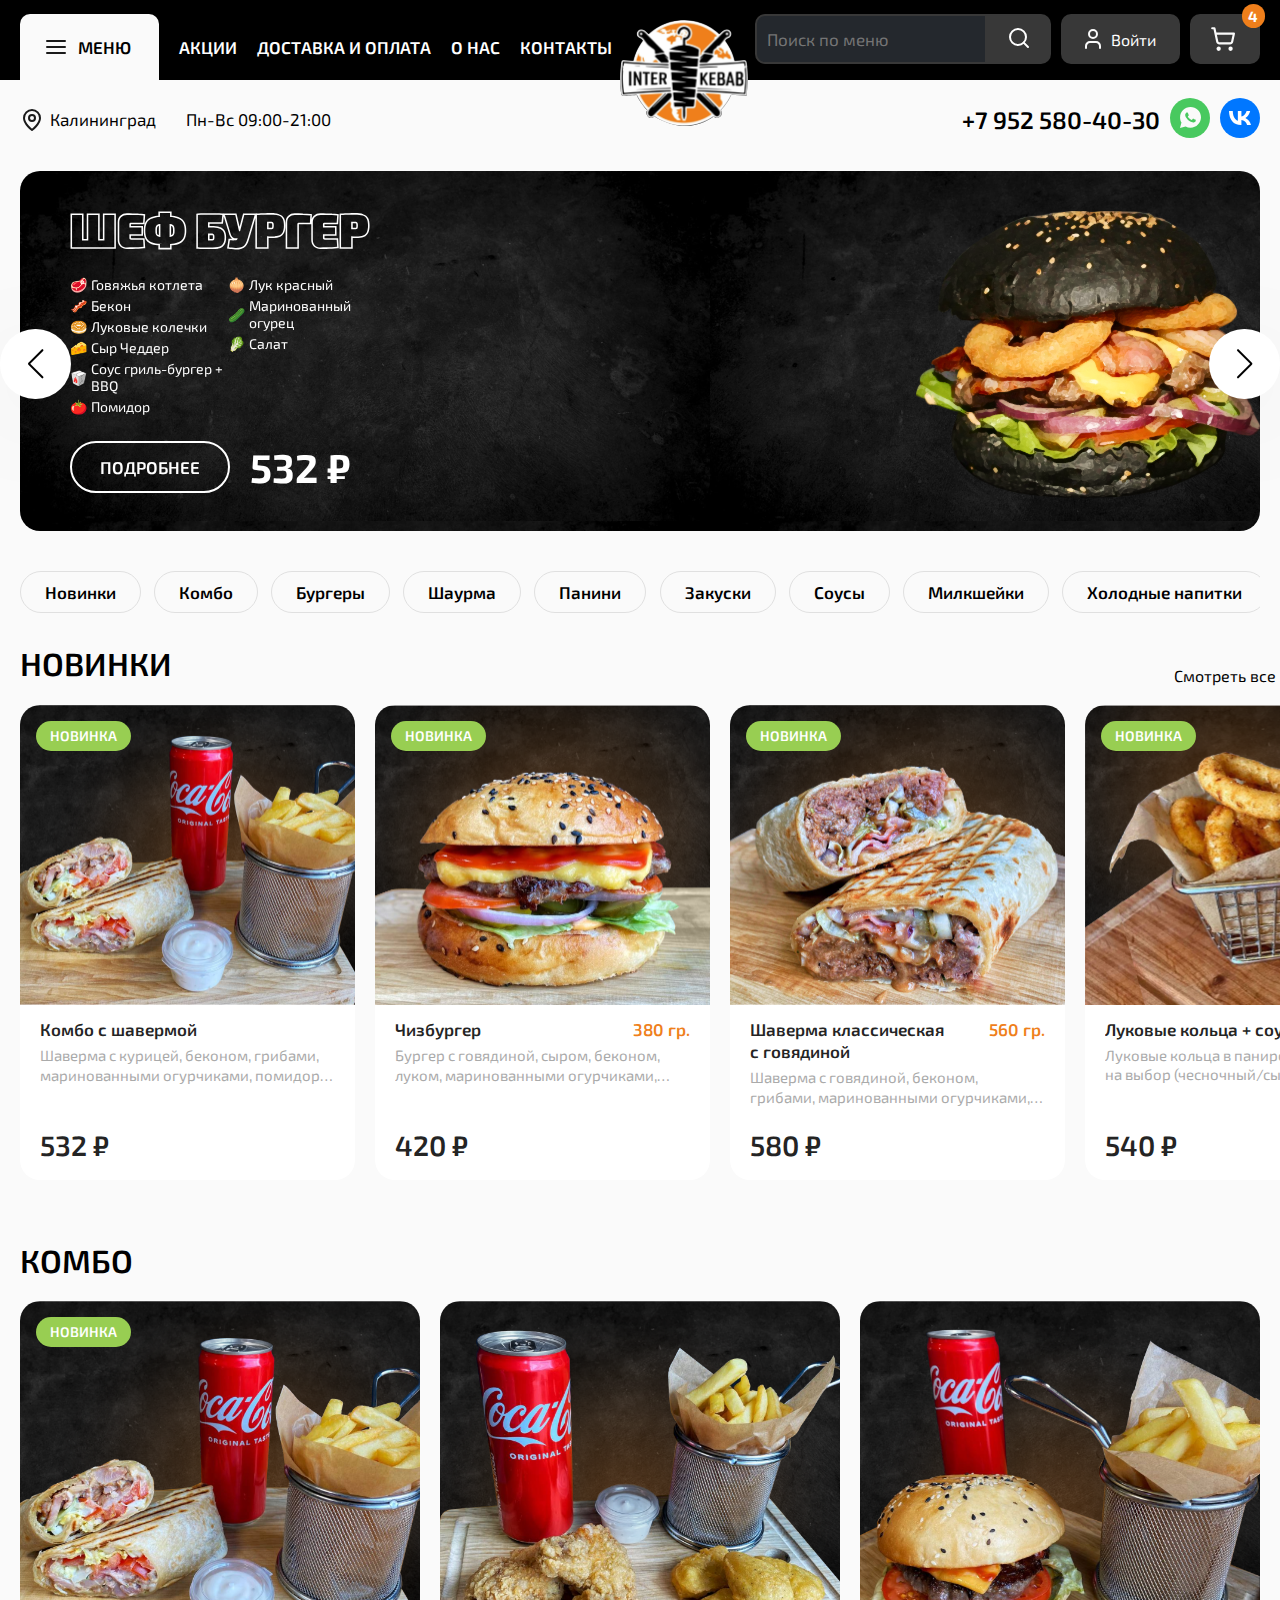
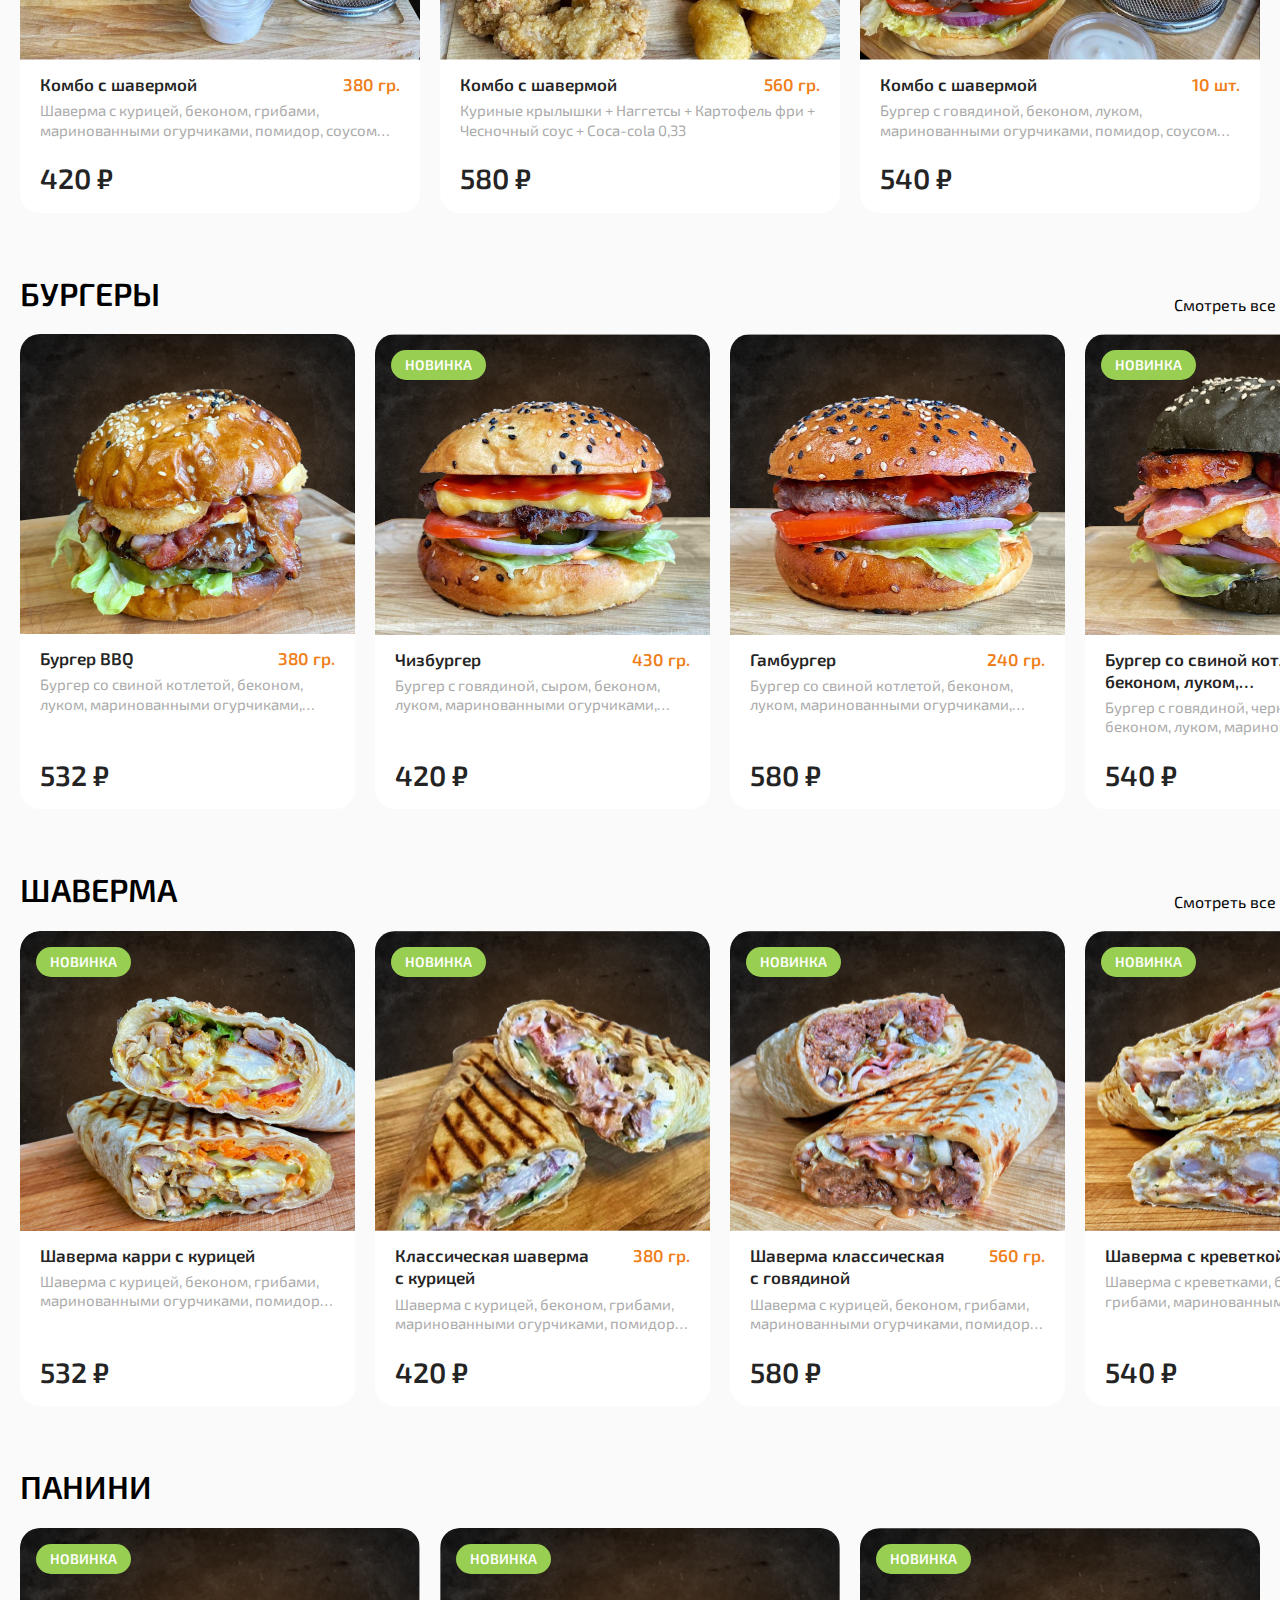
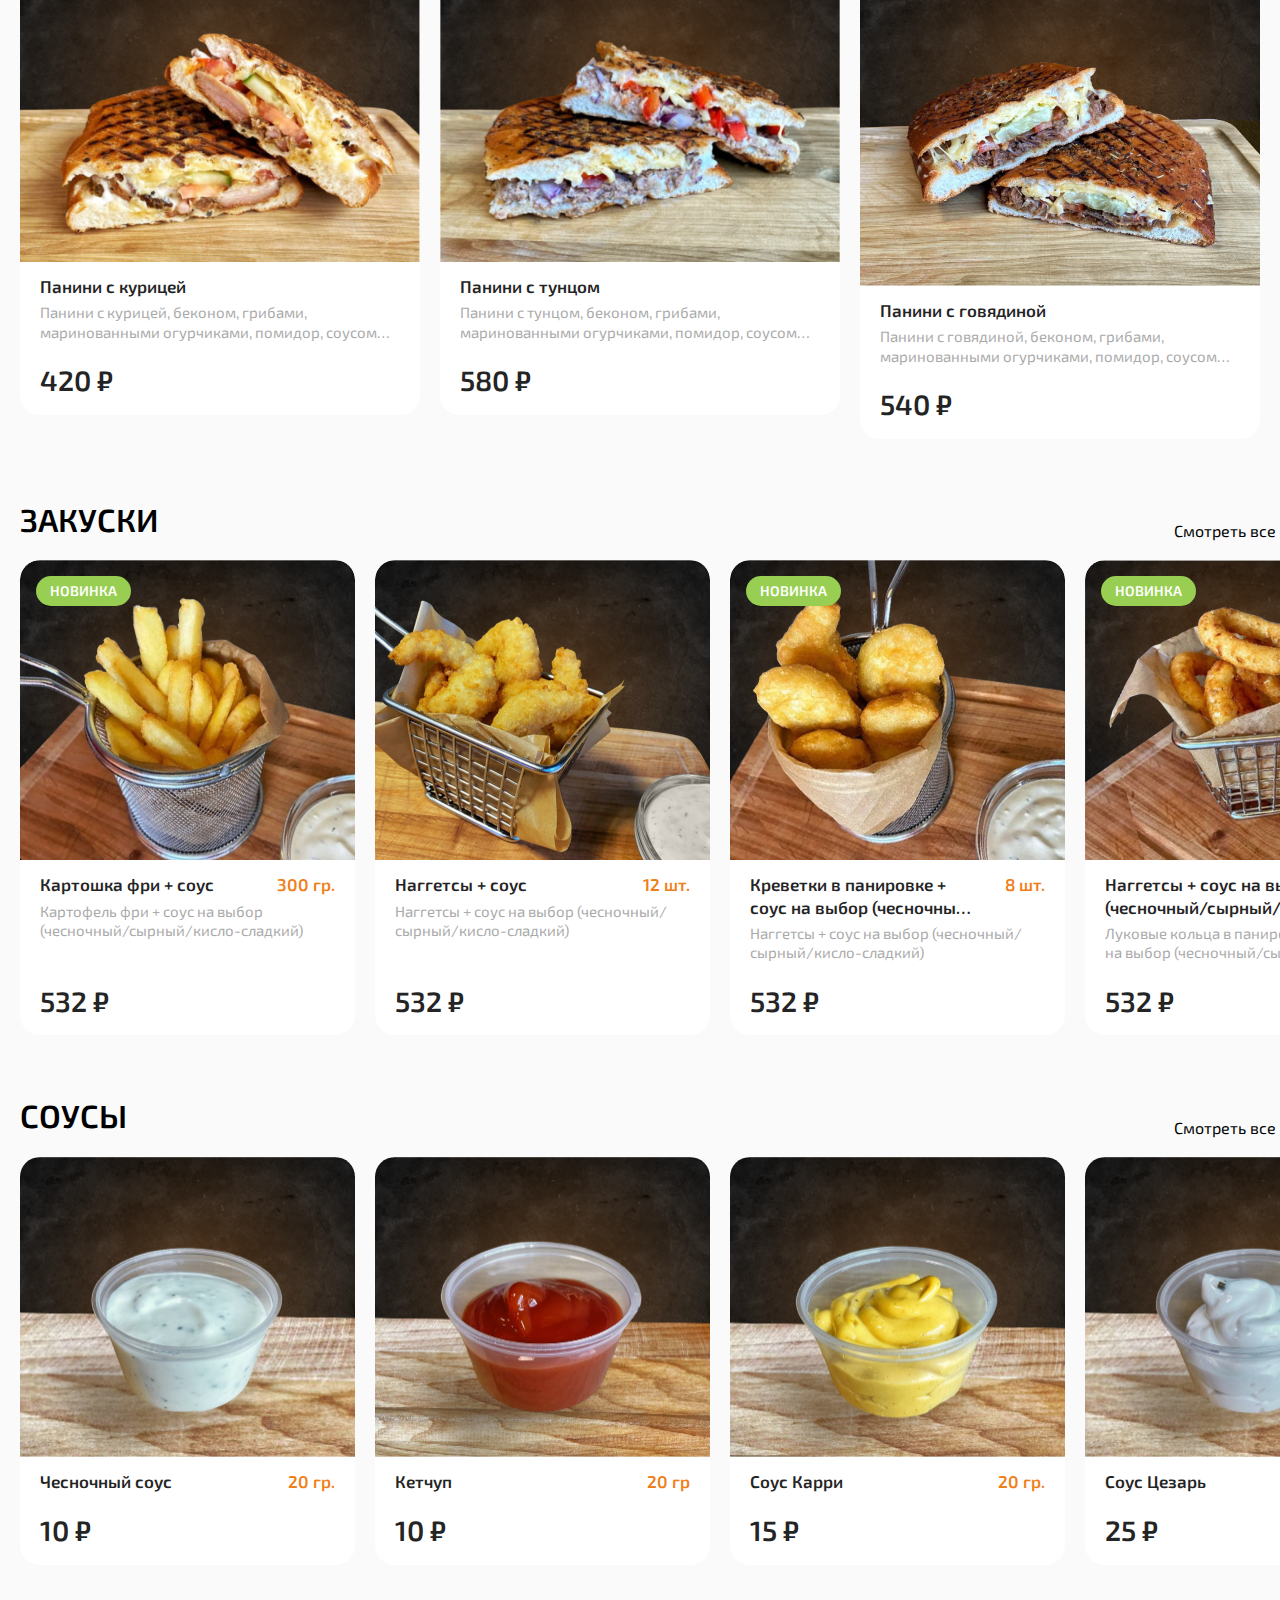
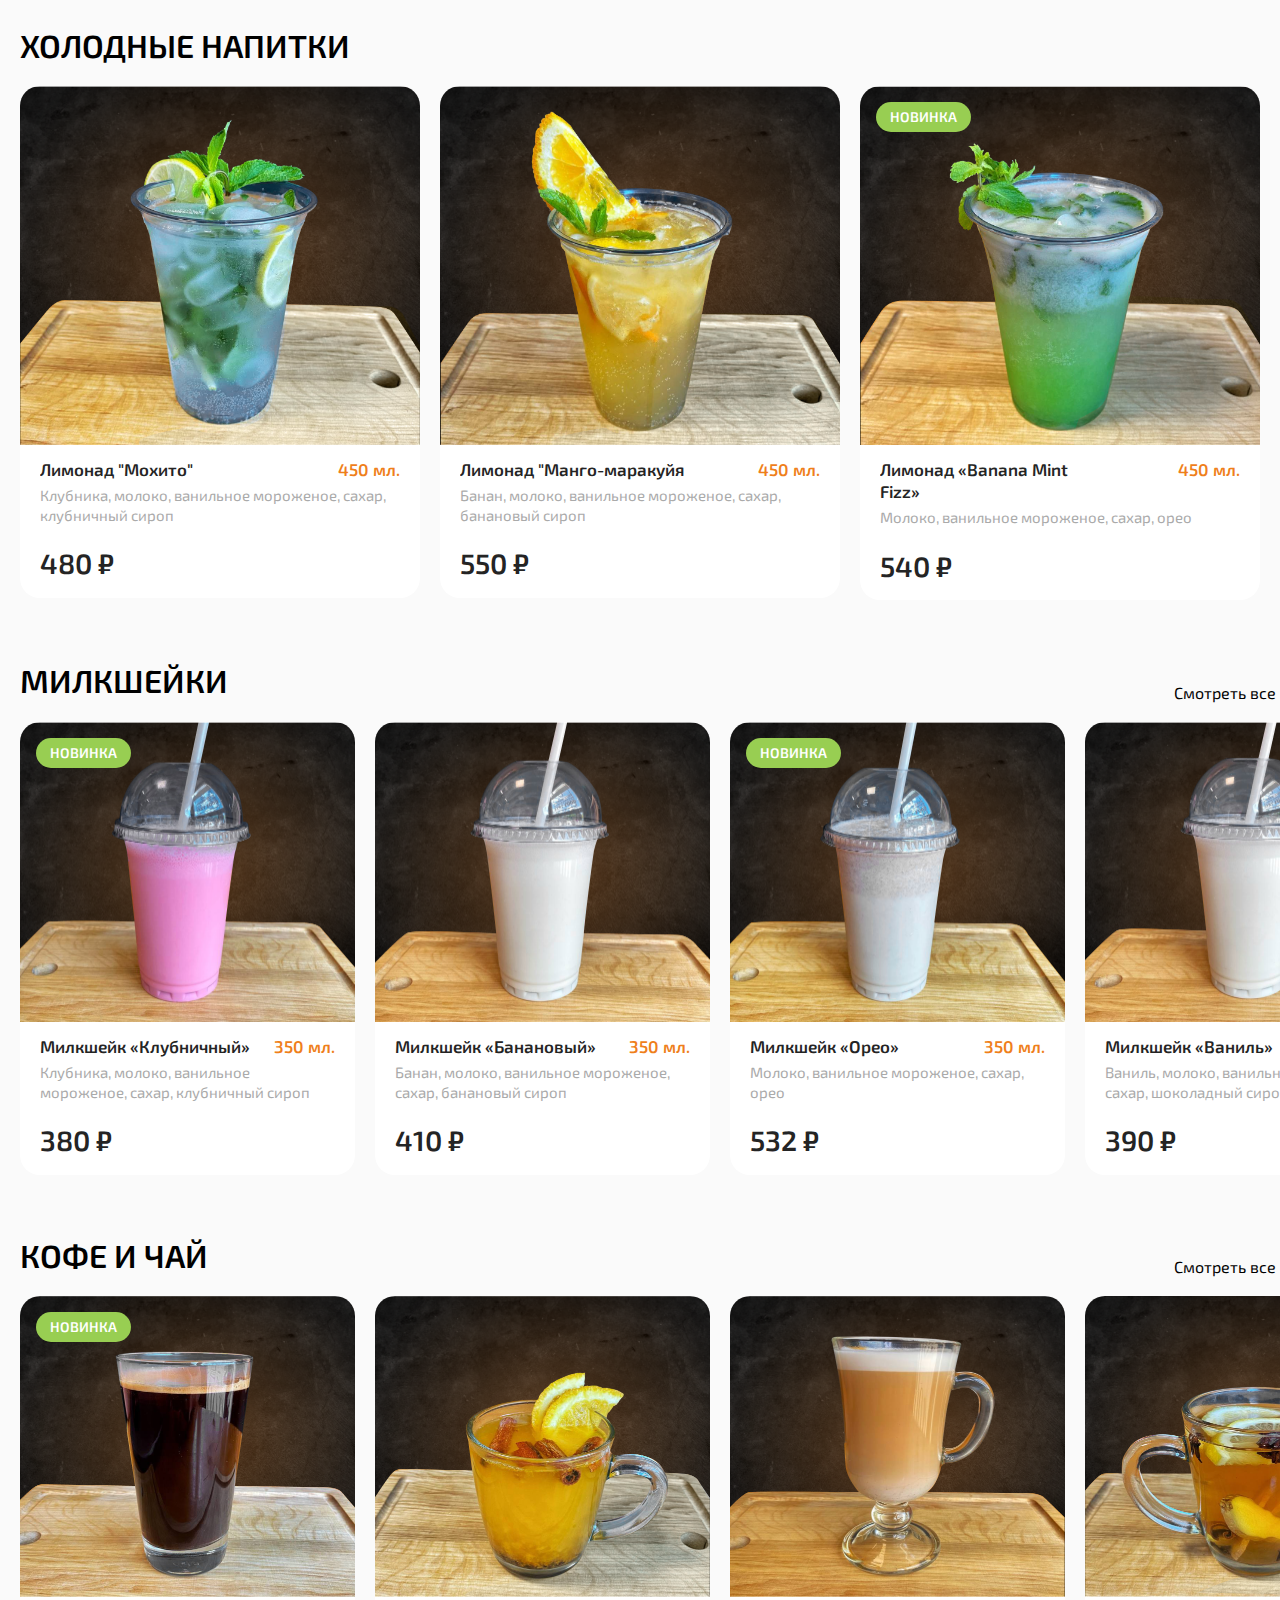
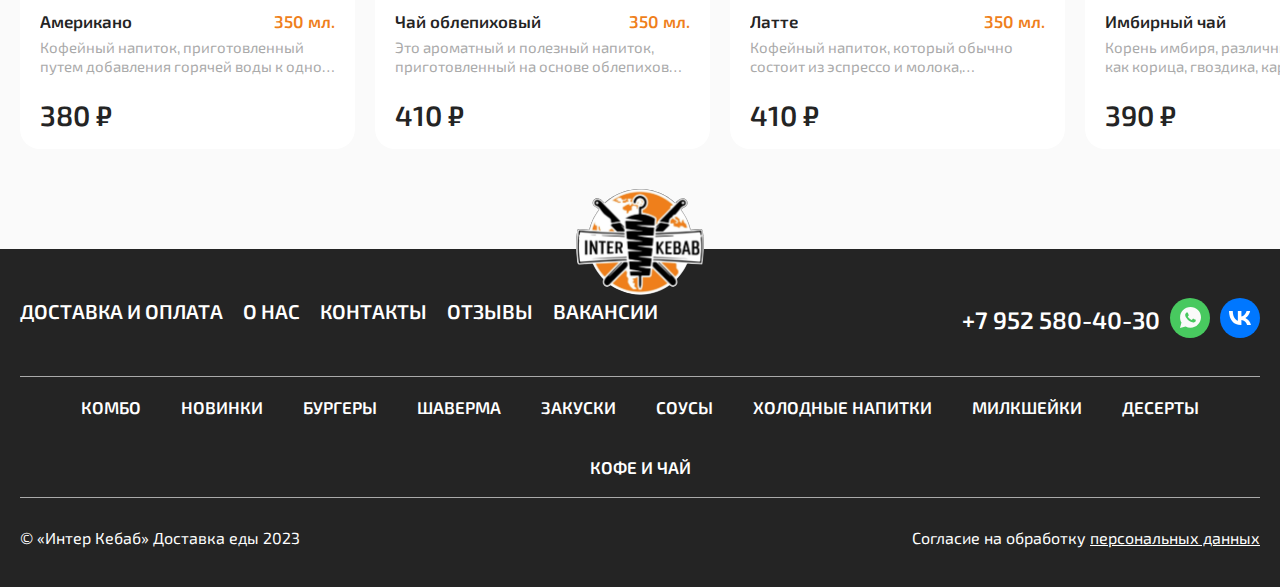
==== commit e2dd585e: "added catalog.html with adaptive" ====
--- a/index.html
+++ b/index.html
@@ -2463,14 +2463,14 @@
 
         spaceBetween: 20,
 
-        /* autoplay: {
+        autoplay: {
           delay: 10000,
           disableOnInteraction: false,
-        },*/
+        },
 
         breakpoints: {
           768: {
-            slidesPerView: 2,
+            slidesPerView: 1,
           },
         },
 
--- a/css/main.css
+++ b/css/main.css
@@ -1187,6 +1187,7 @@
   background: url("../img/banners_bg.svg");
   color: white;
   min-height: 360px;
+  overflow: hidden;
 }
 .top-banners__layout .top-banner__swiper .swiper-slide .top-banners__food {
   padding: 40px 0px 28px 50px;
@@ -1701,6 +1702,9 @@
     padding: 20px 20px 0px 20px !important;
   }
 }
+.sticky .food-nav__layout {
+  margin: 0px !important;
+}
 
 .food-nav {
   padding: 40px 0px 30px;
@@ -1920,6 +1924,939 @@
   display: inline-block;
 }
 
+/*Цвета проекта*/
+/*Шрифт проекта*/
+/*Базовые стили проекта*/
+* {
+  padding: 0px;
+  margin: 0px;
+  box-sizing: border-box;
+  font-family: "Exo 2", sans-serif;
+}
+
+html {
+  scroll-behavior: smooth;
+}
+
+a {
+  text-decoration: none;
+  transition: 0.3s ease;
+}
+a:hover {
+  color: #f29848 !important;
+}
+
+ul, ol {
+  list-style-type: none;
+}
+
+button {
+  border: none;
+  background: transparent;
+  cursor: pointer;
+}
+
+.notification {
+  position: absolute;
+  top: -10px;
+  right: -5px;
+  border-radius: 22px;
+  background: #EF7F1B;
+  font-size: 15px;
+  font-weight: 700;
+  padding: 3px 7px 3px 6px;
+  color: white;
+}
+
+.whatsapp rect, .vk rect {
+  transition: 0.3s ease;
+}
+
+.whatsapp:hover rect {
+  fill: #6cd37e;
+}
+
+.vk:hover rect {
+  fill: #3292ff;
+}
+
+.nav--opened {
+  overflow-y: hidden;
+}
+
+.swiper-slide {
+  border-radius: 20px;
+}
+
+.swiper-button-prev, .swiper-button-next {
+  height: 70px;
+  width: 71px;
+  color: black;
+  border-radius: 100px;
+  background: white;
+  padding: 20px;
+  filter: drop-shadow(0px 20px 50px rgba(0, 0, 0, 0.05));
+  transition: 0.3s ease;
+}
+@media (max-width: 1000px) {
+  .swiper-button-prev, .swiper-button-next {
+    display: none;
+  }
+}
+.swiper-button-prev:hover, .swiper-button-next:hover {
+  background: #f29848;
+  color: white;
+}
+
+.swiper-button-prev {
+  left: var(--swiper-navigation-sides-offset, 0px);
+}
+
+.swiper-button-next {
+  right: var(--swiper-navigation-sides-offset, 0px);
+}
+
+.swiper-button-prev::after, .swiper-button-next::after {
+  font-size: 30px;
+}
+
+.new-item {
+  display: flex;
+  padding: 6px 14px 7px 14px;
+  gap: 10px;
+  border-radius: 50px;
+  background: #98CE52;
+  color: white;
+  position: absolute;
+  left: 16px;
+  top: 16px;
+  font-size: 14px;
+  font-weight: 600;
+  text-transform: uppercase;
+}
+
+.max-width-wrapper {
+  width: 100%;
+  display: flex;
+  justify-content: center;
+  align-items: center;
+}
+.max-width-wrapper .width-wrapper {
+  max-width: 1440px;
+  display: flex;
+  width: 100%;
+}
+
+/*Цвета проекта*/
+/*Шрифт проекта*/
+/*Базовые стили проекта*/
+* {
+  padding: 0px;
+  margin: 0px;
+  box-sizing: border-box;
+  font-family: "Exo 2", sans-serif;
+}
+
+html {
+  scroll-behavior: smooth;
+}
+
+a {
+  text-decoration: none;
+  transition: 0.3s ease;
+}
+a:hover {
+  color: #f29848 !important;
+}
+
+ul, ol {
+  list-style-type: none;
+}
+
+button {
+  border: none;
+  background: transparent;
+  cursor: pointer;
+}
+
+.notification {
+  position: absolute;
+  top: -10px;
+  right: -5px;
+  border-radius: 22px;
+  background: #EF7F1B;
+  font-size: 15px;
+  font-weight: 700;
+  padding: 3px 7px 3px 6px;
+  color: white;
+}
+
+.whatsapp rect, .vk rect {
+  transition: 0.3s ease;
+}
+
+.whatsapp:hover rect {
+  fill: #6cd37e;
+}
+
+.vk:hover rect {
+  fill: #3292ff;
+}
+
+.nav--opened {
+  overflow-y: hidden;
+}
+
+.swiper-slide {
+  border-radius: 20px;
+}
+
+.swiper-button-prev, .swiper-button-next {
+  height: 70px;
+  width: 71px;
+  color: black;
+  border-radius: 100px;
+  background: white;
+  padding: 20px;
+  filter: drop-shadow(0px 20px 50px rgba(0, 0, 0, 0.05));
+  transition: 0.3s ease;
+}
+@media (max-width: 1000px) {
+  .swiper-button-prev, .swiper-button-next {
+    display: none;
+  }
+}
+.swiper-button-prev:hover, .swiper-button-next:hover {
+  background: #f29848;
+  color: white;
+}
+
+.swiper-button-prev {
+  left: var(--swiper-navigation-sides-offset, 0px);
+}
+
+.swiper-button-next {
+  right: var(--swiper-navigation-sides-offset, 0px);
+}
+
+.swiper-button-prev::after, .swiper-button-next::after {
+  font-size: 30px;
+}
+
+.new-item {
+  display: flex;
+  padding: 6px 14px 7px 14px;
+  gap: 10px;
+  border-radius: 50px;
+  background: #98CE52;
+  color: white;
+  position: absolute;
+  left: 16px;
+  top: 16px;
+  font-size: 14px;
+  font-weight: 600;
+  text-transform: uppercase;
+}
+
+.max-width-wrapper {
+  width: 100%;
+  display: flex;
+  justify-content: center;
+  align-items: center;
+}
+.max-width-wrapper .width-wrapper {
+  max-width: 1440px;
+  display: flex;
+  width: 100%;
+}
+
+.food-catalog {
+  display: flex;
+  flex-direction: column;
+  gap: 60px;
+}
+
+.catalog-fixed {
+  padding-top: 112px;
+}
+
+.food-catalog__layout {
+  margin: 0px 20px;
+  width: 100%;
+  display: flex;
+  flex-direction: column;
+}
+.food-catalog__layout::-webkit-scrollbar {
+  width: 0;
+}
+.food-catalog__layout .food-catalog__heading {
+  display: flex;
+  justify-content: space-between;
+  align-items: flex-end;
+  padding-bottom: 20px;
+}
+.food-catalog__layout .food-catalog__heading h2 {
+  font-size: 32px;
+  font-style: normal;
+  font-weight: 600;
+  line-height: 130%;
+  text-transform: uppercase;
+}
+.food-catalog__layout .food-catalog__heading a {
+  color: black;
+}
+.food-catalog__layout .food-catalog__content {
+  overflow: auto;
+}
+.food-catalog__layout .food-catalog__content::-webkit-scrollbar {
+  width: 0;
+}
+.food-catalog__layout .food-catalog__content .food-catalog__content__wrapper {
+  display: flex;
+  gap: 20px;
+}
+@media (max-width: 1000px) {
+  .food-catalog__layout .food-catalog__content .food-catalog__content__wrapper {
+    overflow: hidden;
+    width: 1040px;
+  }
+}
+.food-catalog__layout .food-element {
+  position: relative;
+  width: 100%;
+  background: #FFF;
+  border-radius: 20px;
+  height: 100%;
+}
+.food-catalog__layout .food-element a {
+  height: 100%;
+  display: flex;
+  flex-direction: column;
+}
+.food-catalog__layout .food-element .food-element__img img {
+  width: 100%;
+  border-radius: 20px 20px 0px 0px;
+  max-height: 390px;
+}
+.food-catalog__layout .food-element .food-element__content {
+  display: flex;
+  flex-direction: column;
+  height: 100%;
+  justify-content: space-between;
+  padding: 10px 20px 16px 20px;
+  gap: 20px;
+}
+.food-catalog__layout .food-element .food-element__content .food-element__content__info {
+  display: flex;
+  flex-direction: column;
+  gap: 6px;
+  height: 100%;
+}
+.food-catalog__layout .food-element .food-element__content .food-element__content__info .food-element__content__info__heading {
+  display: flex;
+  justify-content: space-between;
+  width: 100%;
+}
+.food-catalog__layout .food-element .food-element__content .food-element__content__info .food-element__content__info__heading h3 {
+  font-size: 17px;
+  font-weight: 600;
+  line-height: 130%;
+  color: #242424;
+  -webkit-line-clamp: 2;
+  display: -webkit-box;
+  -webkit-box-orient: vertical;
+  overflow: hidden;
+  max-width: 226px;
+}
+.food-catalog__layout .food-element .food-element__content .food-element__content__info .food-element__content__info__heading span {
+  color: #EF7F1B;
+  font-size: 17px;
+  font-weight: 600;
+  line-height: 130%;
+}
+.food-catalog__layout .food-element .food-element__content .food-element__content__info span {
+  font-size: 15px;
+  font-style: normal;
+  font-weight: 400;
+  line-height: 130%;
+  color: #AAA;
+  -webkit-line-clamp: 2;
+  display: -webkit-box;
+  -webkit-box-orient: vertical;
+  overflow: hidden;
+}
+.food-catalog__layout .food-element .food-element__content .food-element__content__price span {
+  font-size: 28px;
+  color: #242424;
+  font-weight: 600;
+  line-height: 130%;
+}
+
+/*Цвета проекта*/
+/*Шрифт проекта*/
+/*Базовые стили проекта*/
+* {
+  padding: 0px;
+  margin: 0px;
+  box-sizing: border-box;
+  font-family: "Exo 2", sans-serif;
+}
+
+html {
+  scroll-behavior: smooth;
+}
+
+a {
+  text-decoration: none;
+  transition: 0.3s ease;
+}
+a:hover {
+  color: #f29848 !important;
+}
+
+ul, ol {
+  list-style-type: none;
+}
+
+button {
+  border: none;
+  background: transparent;
+  cursor: pointer;
+}
+
+.notification {
+  position: absolute;
+  top: -10px;
+  right: -5px;
+  border-radius: 22px;
+  background: #EF7F1B;
+  font-size: 15px;
+  font-weight: 700;
+  padding: 3px 7px 3px 6px;
+  color: white;
+}
+
+.whatsapp rect, .vk rect {
+  transition: 0.3s ease;
+}
+
+.whatsapp:hover rect {
+  fill: #6cd37e;
+}
+
+.vk:hover rect {
+  fill: #3292ff;
+}
+
+.nav--opened {
+  overflow-y: hidden;
+}
+
+.swiper-slide {
+  border-radius: 20px;
+}
+
+.swiper-button-prev, .swiper-button-next {
+  height: 70px;
+  width: 71px;
+  color: black;
+  border-radius: 100px;
+  background: white;
+  padding: 20px;
+  filter: drop-shadow(0px 20px 50px rgba(0, 0, 0, 0.05));
+  transition: 0.3s ease;
+}
+@media (max-width: 1000px) {
+  .swiper-button-prev, .swiper-button-next {
+    display: none;
+  }
+}
+.swiper-button-prev:hover, .swiper-button-next:hover {
+  background: #f29848;
+  color: white;
+}
+
+.swiper-button-prev {
+  left: var(--swiper-navigation-sides-offset, 0px);
+}
+
+.swiper-button-next {
+  right: var(--swiper-navigation-sides-offset, 0px);
+}
+
+.swiper-button-prev::after, .swiper-button-next::after {
+  font-size: 30px;
+}
+
+.new-item {
+  display: flex;
+  padding: 6px 14px 7px 14px;
+  gap: 10px;
+  border-radius: 50px;
+  background: #98CE52;
+  color: white;
+  position: absolute;
+  left: 16px;
+  top: 16px;
+  font-size: 14px;
+  font-weight: 600;
+  text-transform: uppercase;
+}
+
+.max-width-wrapper {
+  width: 100%;
+  display: flex;
+  justify-content: center;
+  align-items: center;
+}
+.max-width-wrapper .width-wrapper {
+  max-width: 1440px;
+  display: flex;
+  width: 100%;
+}
+
+.page-header__layout {
+  margin: 0px 20px;
+  display: flex;
+  flex-direction: column;
+  gap: 20px;
+}
+.page-header__layout__breadcrumb__prev, .page-header__layout__breadcrumb__current {
+  font-size: 18px;
+  font-weight: 400;
+  line-height: 130%;
+}
+@media (max-width: 480px) {
+  .page-header__layout__breadcrumb__prev, .page-header__layout__breadcrumb__current {
+    font-size: 15px;
+  }
+}
+.page-header__layout__breadcrumb__current {
+  color: #242424;
+}
+.page-header__layout__breadcrumb__prev {
+  color: #AAA;
+}
+.page-header__layout__title h1 {
+  font-size: 32px;
+  font-weight: 600;
+}
+@media (max-width: 480px) {
+  .page-header__layout__title h1 {
+    font-size: 17px;
+  }
+}
+
+/*Цвета проекта*/
+/*Шрифт проекта*/
+/*Базовые стили проекта*/
+* {
+  padding: 0px;
+  margin: 0px;
+  box-sizing: border-box;
+  font-family: "Exo 2", sans-serif;
+}
+
+html {
+  scroll-behavior: smooth;
+}
+
+a {
+  text-decoration: none;
+  transition: 0.3s ease;
+}
+a:hover {
+  color: #f29848 !important;
+}
+
+ul, ol {
+  list-style-type: none;
+}
+
+button {
+  border: none;
+  background: transparent;
+  cursor: pointer;
+}
+
+.notification {
+  position: absolute;
+  top: -10px;
+  right: -5px;
+  border-radius: 22px;
+  background: #EF7F1B;
+  font-size: 15px;
+  font-weight: 700;
+  padding: 3px 7px 3px 6px;
+  color: white;
+}
+
+.whatsapp rect, .vk rect {
+  transition: 0.3s ease;
+}
+
+.whatsapp:hover rect {
+  fill: #6cd37e;
+}
+
+.vk:hover rect {
+  fill: #3292ff;
+}
+
+.nav--opened {
+  overflow-y: hidden;
+}
+
+.swiper-slide {
+  border-radius: 20px;
+}
+
+.swiper-button-prev, .swiper-button-next {
+  height: 70px;
+  width: 71px;
+  color: black;
+  border-radius: 100px;
+  background: white;
+  padding: 20px;
+  filter: drop-shadow(0px 20px 50px rgba(0, 0, 0, 0.05));
+  transition: 0.3s ease;
+}
+@media (max-width: 1000px) {
+  .swiper-button-prev, .swiper-button-next {
+    display: none;
+  }
+}
+.swiper-button-prev:hover, .swiper-button-next:hover {
+  background: #f29848;
+  color: white;
+}
+
+.swiper-button-prev {
+  left: var(--swiper-navigation-sides-offset, 0px);
+}
+
+.swiper-button-next {
+  right: var(--swiper-navigation-sides-offset, 0px);
+}
+
+.swiper-button-prev::after, .swiper-button-next::after {
+  font-size: 30px;
+}
+
+.new-item {
+  display: flex;
+  padding: 6px 14px 7px 14px;
+  gap: 10px;
+  border-radius: 50px;
+  background: #98CE52;
+  color: white;
+  position: absolute;
+  left: 16px;
+  top: 16px;
+  font-size: 14px;
+  font-weight: 600;
+  text-transform: uppercase;
+}
+
+.max-width-wrapper {
+  width: 100%;
+  display: flex;
+  justify-content: center;
+  align-items: center;
+}
+.max-width-wrapper .width-wrapper {
+  max-width: 1440px;
+  display: flex;
+  width: 100%;
+}
+
+.catalog {
+  padding-top: 20px;
+}
+.catalog__layout {
+  margin: 0px 20px;
+  display: grid;
+  grid-template-columns: repeat(9, minmax(50px, 151px));
+  grid-template-rows: repeat(3, 300px) 120px;
+  grid-column-gap: 0px;
+  grid-row-gap: 0px;
+  gap: 20px;
+}
+@media (max-width: 768px) {
+  .catalog__layout {
+    width: 100%;
+    grid-template-columns: repeat(9, minmax(40px, 151px));
+    grid-template-rows: repeat(4, 300px) 120px;
+  }
+}
+@media (max-width: 576px) {
+  .catalog__layout {
+    grid-template-columns: repeat(2, minmax(140px, 230px));
+    grid-template-rows: repeat(auto-fit, 180px);
+  }
+}
+.catalog__layout__item {
+  background-position: center !important;
+  border-radius: 20px;
+  position: relative;
+  background-repeat: no-repeat;
+  transition: 0.3s ease;
+  overflow: hidden;
+  display: flex;
+  width: 100%;
+  height: 100%;
+}
+@media (max-width: 576px) {
+  .catalog__layout__item {
+    grid-area: auto !important;
+    max-width: 245px;
+    height: 185px;
+    width: 100%;
+  }
+}
+.catalog__layout__item__bg {
+  position: absolute;
+  height: 100%;
+  width: 100%;
+  transition: 0.3s ease;
+  -o-object-fit: cover;
+     object-fit: cover;
+}
+.catalog__layout__item:hover .catalog__layout__item__bg {
+  transform: scale(1.1);
+}
+.catalog__layout__item:hover h3 {
+  color: #f29848 !important;
+}
+.catalog__layout__item a {
+  height: 100%;
+  width: 100%;
+  display: flex;
+}
+.catalog__layout__item a .catalog__layout__item__title {
+  position: absolute;
+  bottom: 0;
+  display: flex;
+  width: 100%;
+  justify-content: space-between;
+  align-items: center;
+  padding: 0px 30px 20px;
+}
+@media (max-width: 480px) {
+  .catalog__layout__item a .catalog__layout__item__title {
+    padding: 0px 10px 10px;
+  }
+}
+.catalog__layout__item a .catalog__layout__item__title h3 {
+  font-size: 20px;
+  font-weight: 600;
+  line-height: 130%;
+  text-transform: uppercase;
+  color: White;
+  transition: 0.3s ease;
+}
+@media (max-width: 480px) {
+  .catalog__layout__item a .catalog__layout__item__title h3 {
+    font-size: 15px;
+  }
+}
+@media (max-width: 480px) {
+  .catalog__layout__item a .catalog__layout__item__title img {
+    width: 30px;
+    height: 30px;
+  }
+}
+.catalog__layout .combo {
+  grid-area: 1/1/2/4;
+}
+@media (max-width: 768px) {
+  .catalog__layout .combo {
+    grid-area: 1/1/2/6;
+  }
+}
+.catalog__layout .burgers {
+  grid-area: 1/4/2/7;
+}
+@media (max-width: 1000px) {
+  .catalog__layout .burgers {
+    grid-area: 1/4/2/7;
+  }
+}
+@media (max-width: 768px) {
+  .catalog__layout .burgers {
+    grid-area: 1/6/2/10;
+  }
+}
+.catalog__layout .shaurma {
+  grid-area: 1/7/2/10;
+}
+@media (max-width: 768px) {
+  .catalog__layout .shaurma {
+    grid-area: 2/1/2/5;
+  }
+}
+.catalog__layout .panini {
+  grid-area: 2/1/3/5;
+}
+@media (max-width: 1000px) {
+  .catalog__layout .panini {
+    grid-area: 2/1/3/4;
+  }
+}
+@media (max-width: 768px) {
+  .catalog__layout .panini {
+    grid-area: 2/5/3/10;
+  }
+}
+.catalog__layout .zakuski {
+  grid-area: 2/5/3/8;
+}
+@media (max-width: 1000px) {
+  .catalog__layout .zakuski {
+    grid-area: 2/4/2/7;
+  }
+}
+@media (max-width: 768px) {
+  .catalog__layout .zakuski {
+    grid-area: 4/1/3/4;
+  }
+}
+.catalog__layout .milkshakes {
+  grid-area: 2/8/4/10;
+}
+@media (max-width: 1000px) {
+  .catalog__layout .milkshakes {
+    grid-area: 3/7/4/10;
+  }
+}
+@media (max-width: 768px) {
+  .catalog__layout .milkshakes {
+    grid-area: 4/6/4/10;
+  }
+}
+.catalog__layout .sousi {
+  grid-area: 3/1/4/3;
+}
+@media (max-width: 1000px) {
+  .catalog__layout .sousi {
+    grid-area: 2/7/2/10;
+  }
+}
+@media (max-width: 768px) {
+  .catalog__layout .sousi {
+    grid-area: 4/4/3/7;
+  }
+}
+.catalog__layout .tea-coffee {
+  grid-area: 3/3/4/5;
+}
+@media (max-width: 1000px) {
+  .catalog__layout .tea-coffee {
+    grid-area: 3/1/3/4;
+  }
+}
+@media (max-width: 768px) {
+  .catalog__layout .tea-coffee {
+    grid-area: 4/7/3/10;
+  }
+}
+.catalog__layout .cold-drinks {
+  grid-area: 3/5/4/8;
+}
+@media (max-width: 1000px) {
+  .catalog__layout .cold-drinks {
+    grid-area: 3/4/3/7;
+  }
+}
+@media (max-width: 768px) {
+  .catalog__layout .cold-drinks {
+    grid-area: 5/1/4/6;
+  }
+}
+.catalog__layout .catalog__full {
+  width: 100%;
+  display: flex;
+  justify-content: center;
+  align-items: center;
+  background: url("../img/banners_bg.svg");
+  border-radius: 20px;
+  grid-area: 4/1/5/10;
+  gap: 20px;
+}
+@media (max-width: 768px) {
+  .catalog__layout .catalog__full {
+    grid-area: 6/1/5/10;
+  }
+}
+@media (max-width: 576px) {
+  .catalog__layout .catalog__full {
+    padding: 20px;
+  }
+}
+.catalog__layout .catalog__full:hover span {
+  color: #f29848;
+}
+.catalog__layout .catalog__full span {
+  color: white;
+  font-size: 32px;
+  font-weight: 600;
+  line-height: 130%;
+  text-transform: uppercase;
+  transition: 0.3s ease;
+}
+@media (max-width: 576px) {
+  .catalog__layout .catalog__full span {
+    font-size: 17px;
+    font-weight: 600;
+    line-height: 150%;
+    text-transform: uppercase;
+  }
+}
+
+.watched {
+  padding-top: 60px;
+  display: flex;
+  justify-content: center;
+  align-items: center;
+  position: relative;
+}
+@media (max-width: 480px) {
+  .watched {
+    padding-top: 40px;
+  }
+}
+.watched .width-wrapper {
+  overflow: hidden;
+}
+@media (max-width: 1000px) {
+  .watched .width-wrapper .food-catalog__layout {
+    overflow-x: auto;
+  }
+}
+.watched .width-wrapper .food-catalog__layout .food-catalog__heading h2 {
+  text-transform: math-auto;
+}
+@media (max-width: 360px) {
+  .watched .width-wrapper .food-catalog__layout .food-catalog__heading h2 {
+    font-size: 17px;
+  }
+}
+.watched .width-wrapper .food-catalog__layout .food-swiper {
+  width: 1400px;
+  position: relative;
+}
+.watched .width-wrapper .food-catalog__layout .food-swiper:hover .swiper-button-next, .watched .width-wrapper .food-catalog__layout .food-swiper:hover .swiper-button-prev {
+  opacity: 1;
+}
+.watched .width-wrapper .food-catalog__layout .food-swiper .swiper-button-next, .watched .width-wrapper .food-catalog__layout .food-swiper .swiper-button-prev {
+  opacity: 0;
+}
+@media (max-width: 1000px) {
+  .watched .width-wrapper .food-catalog__layout .food-swiper .swiper-button-next, .watched .width-wrapper .food-catalog__layout .food-swiper .swiper-button-prev {
+    display: none;
+  }
+}
+
 main {
   background: #FAFAFA;
   padding-bottom: 100px;
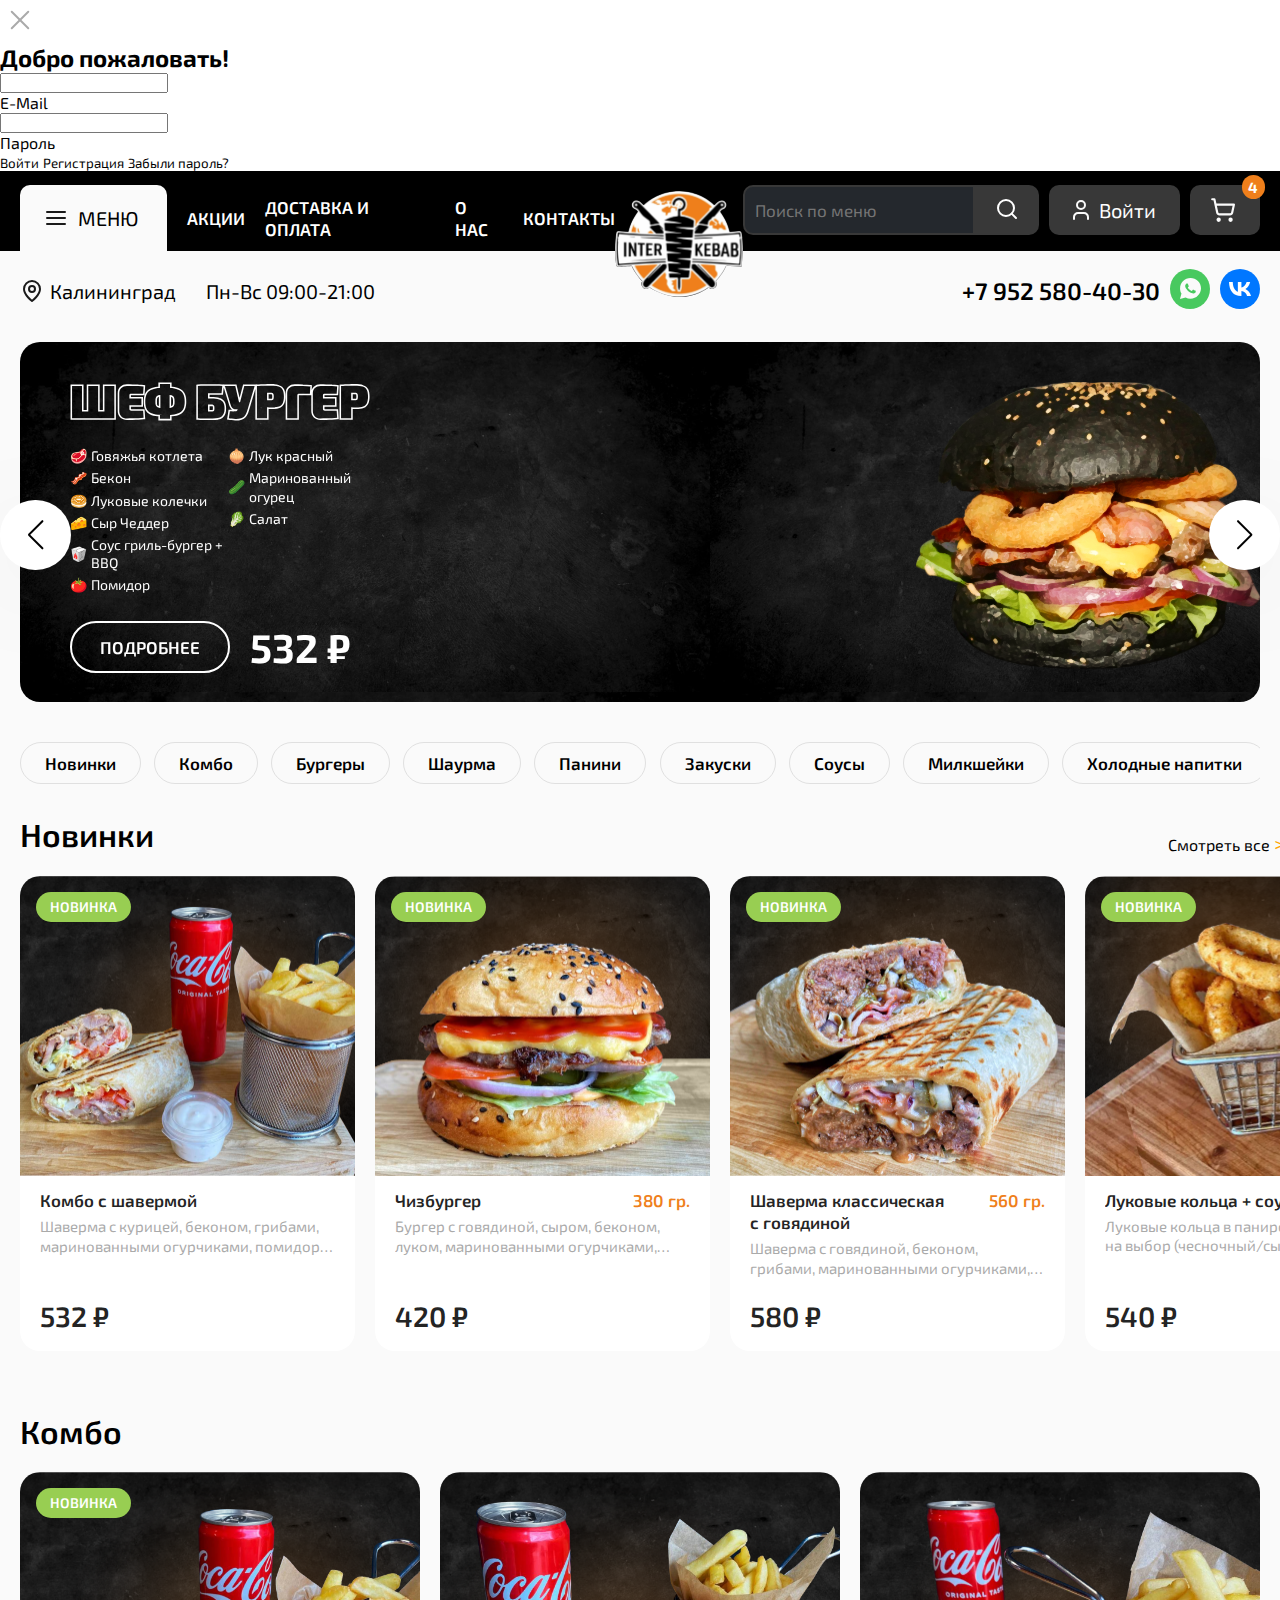
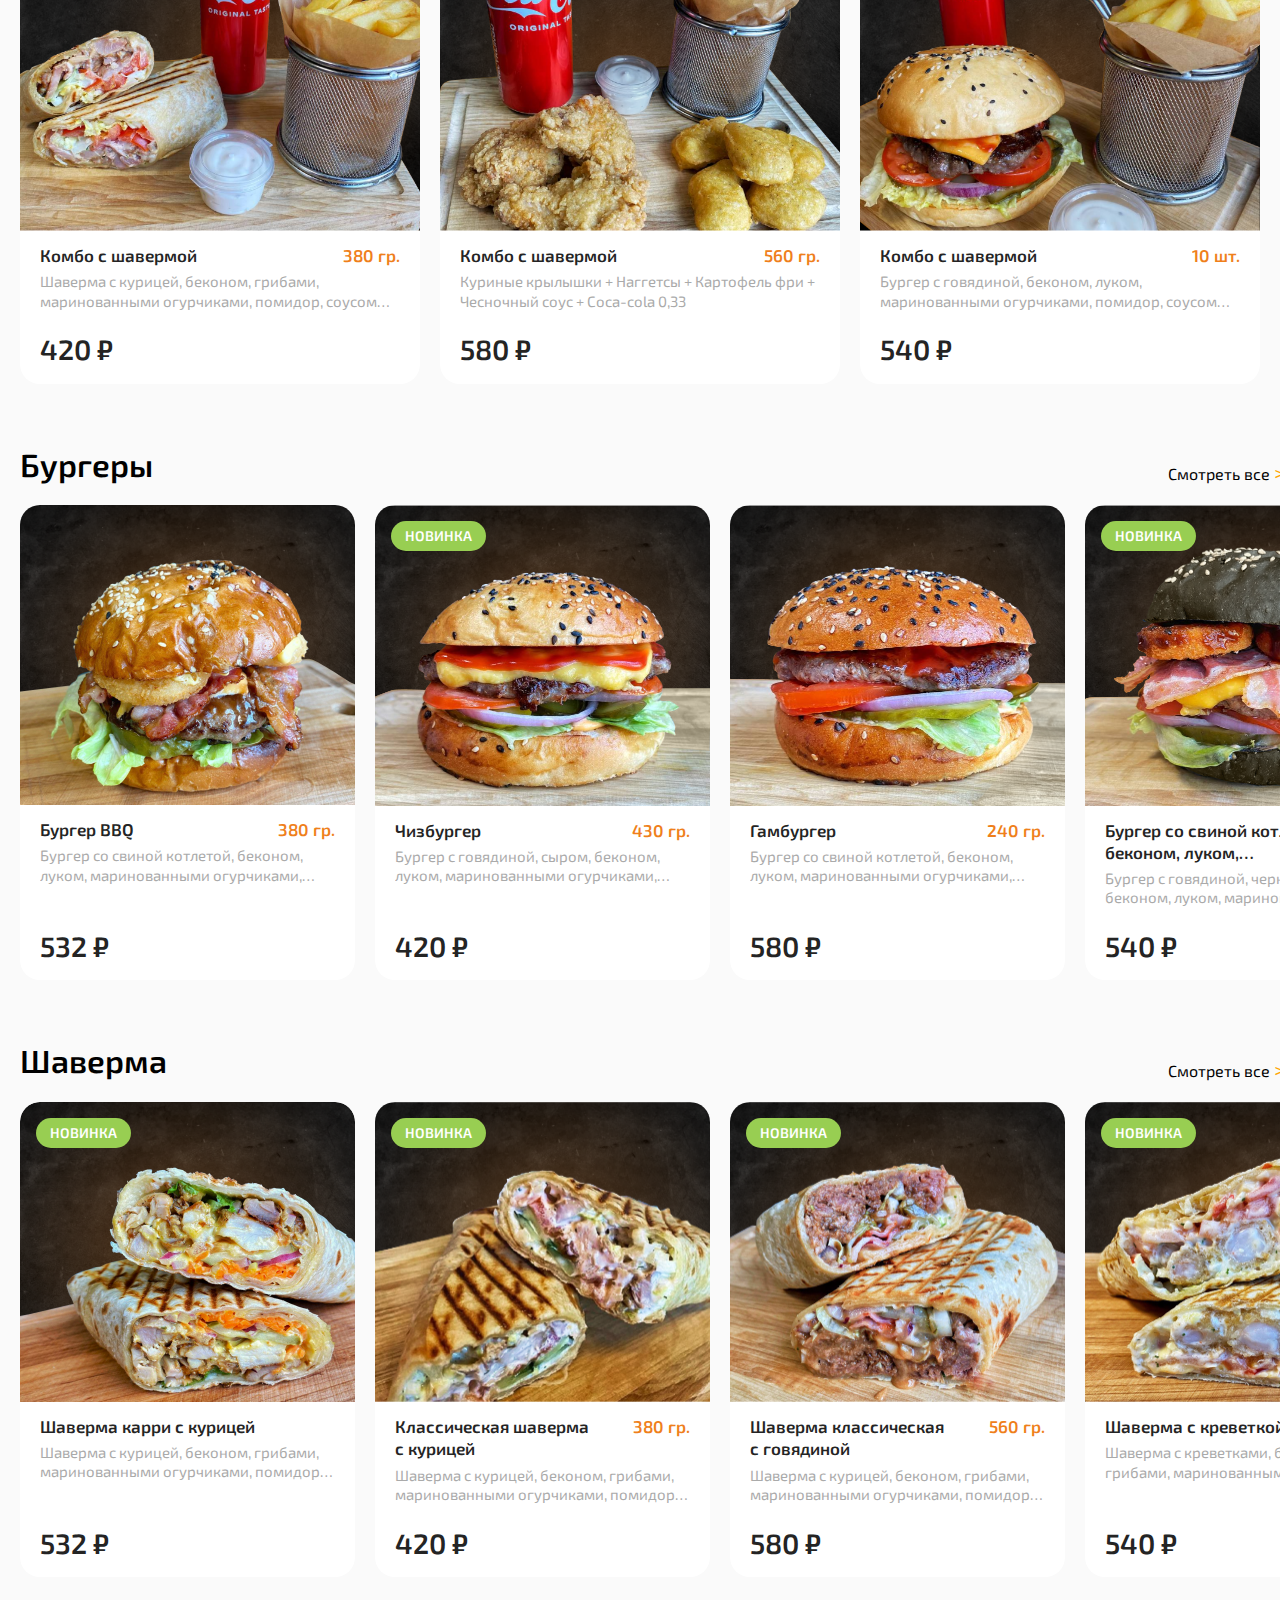
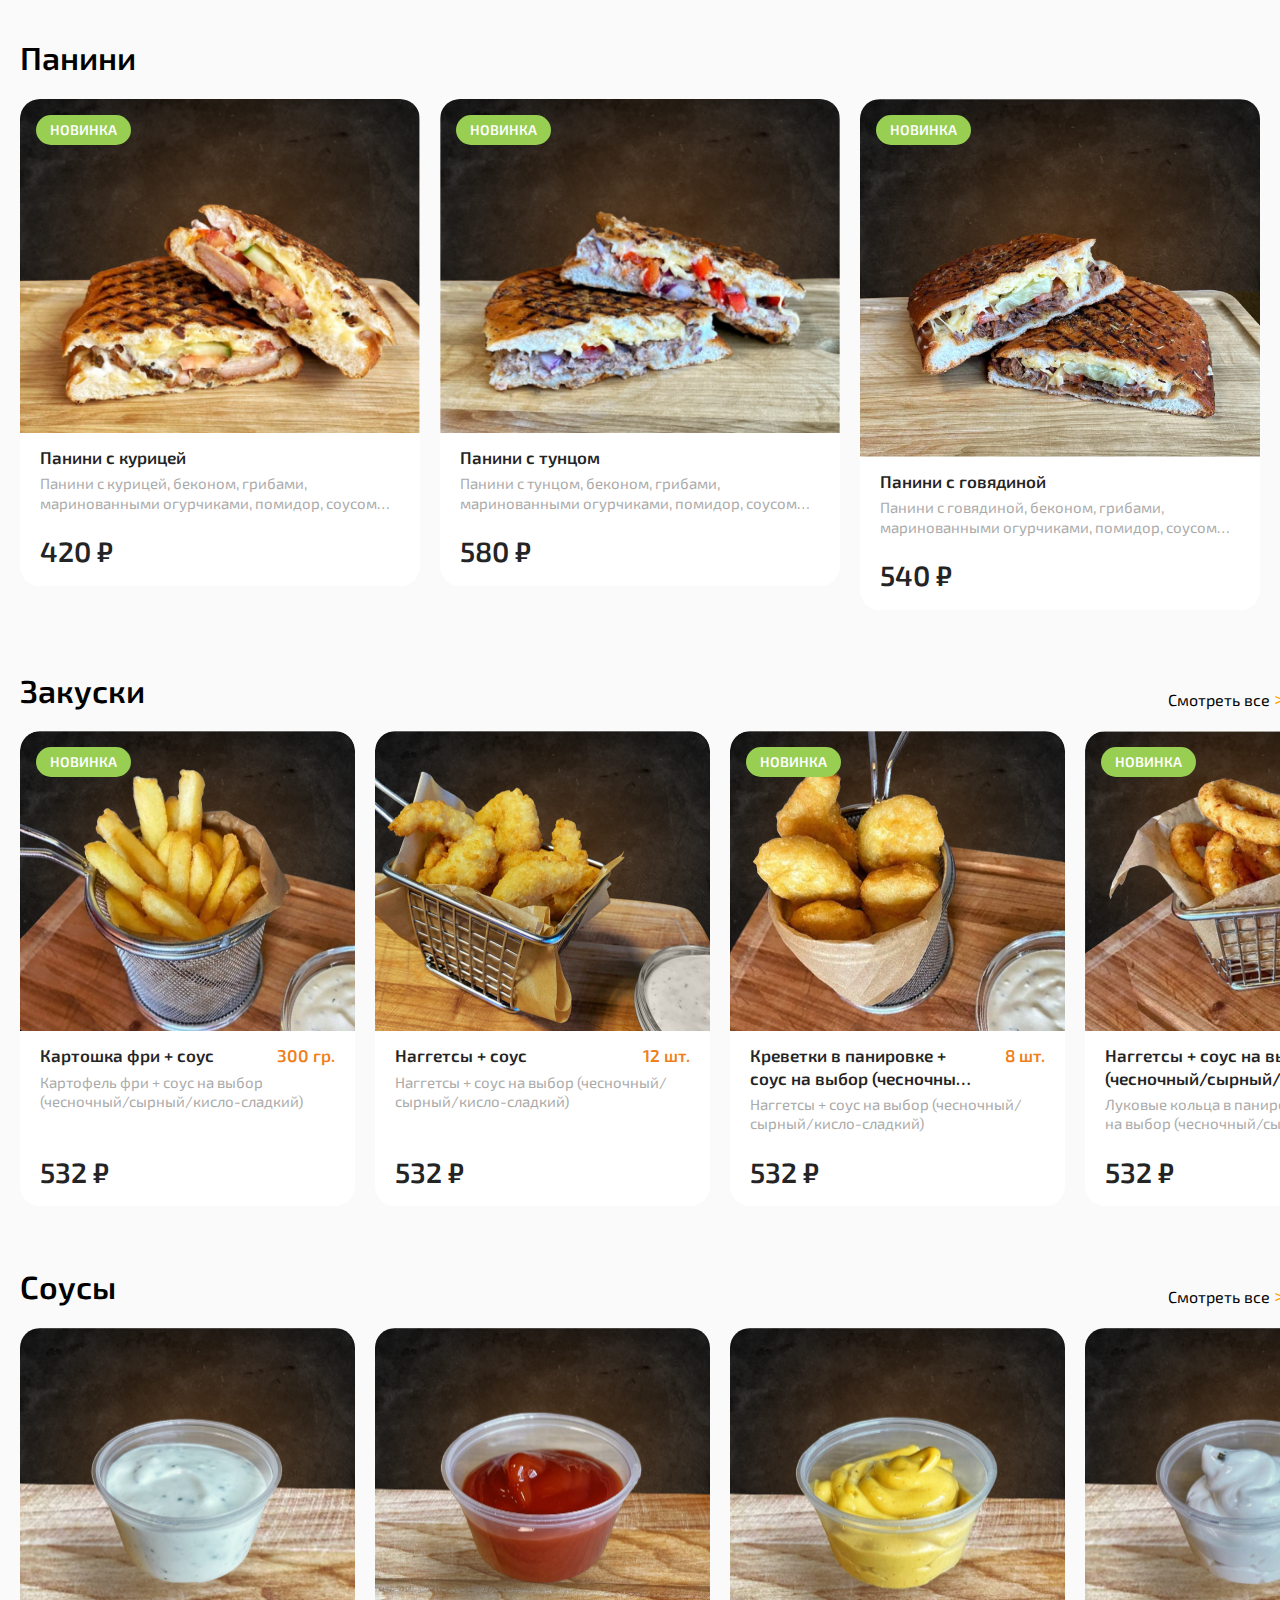
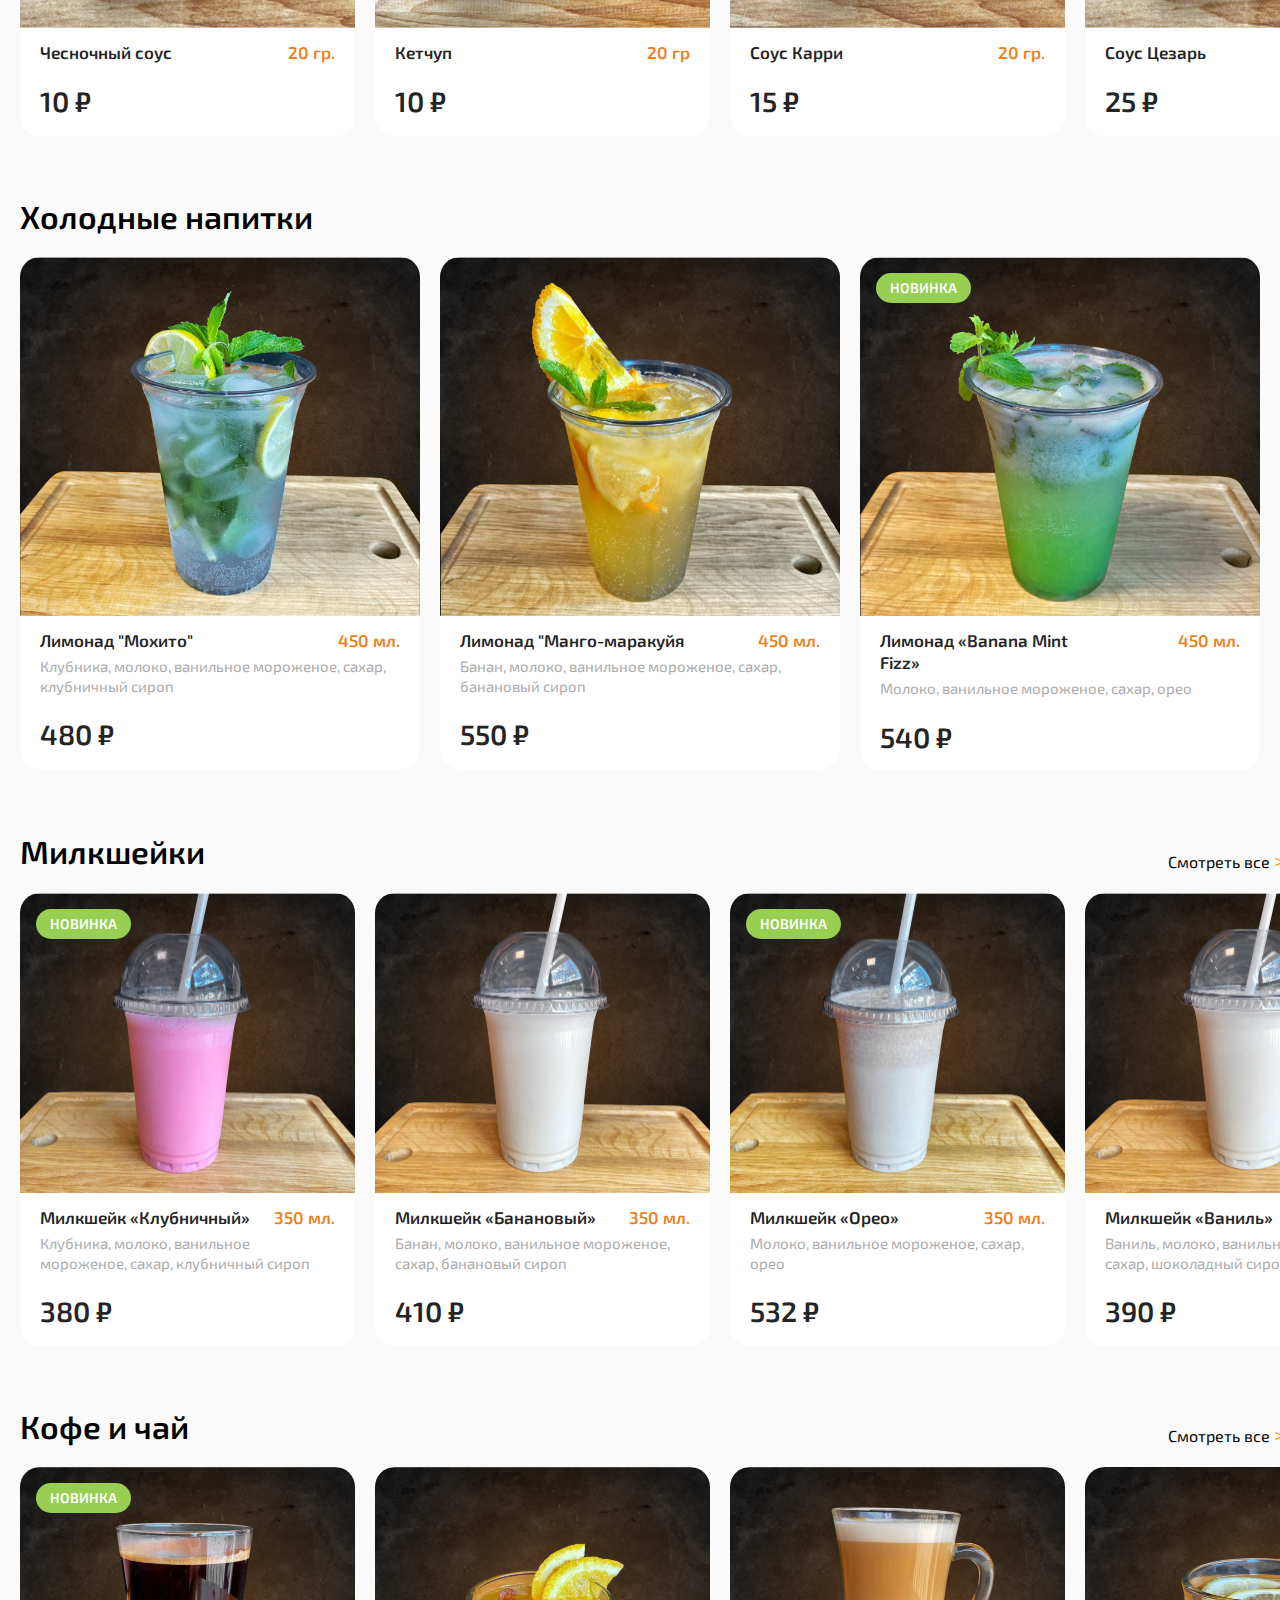
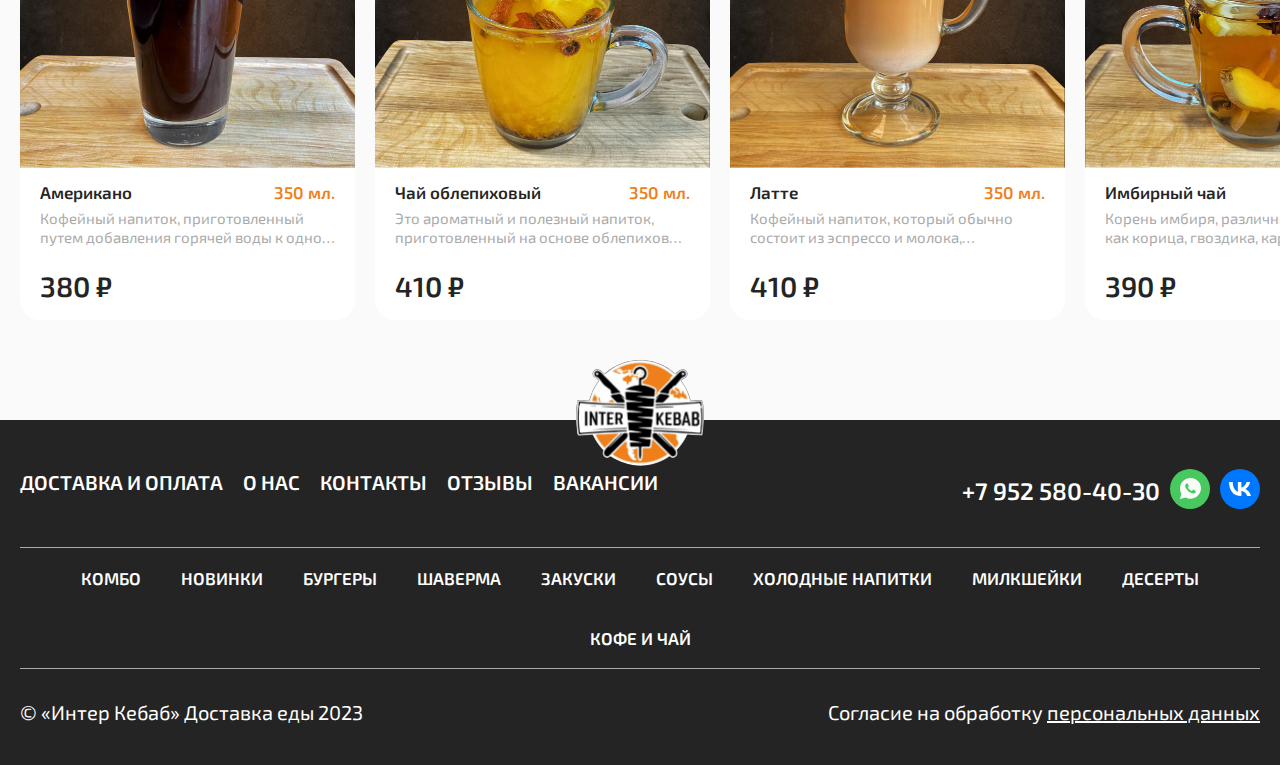
==== commit 3b01f95b: "Add files via upload" ====
--- a/index.html
+++ b/index.html
@@ -17,13 +17,43 @@
     />
 
     <script src="https://cdn.jsdelivr.net/npm/swiper@11/swiper-bundle.min.js"></script>
-
+    <script src="https://cdnjs.cloudflare.com/ajax/libs/jquery/2.2.2/jquery.min.js"></script>
     <link rel="stylesheet" href="css/main.css" />
 
     <title>Главная</title>
   </head>
   <body>
     <header class="header">
+      <section class="modal-window" id="login_window">
+      <div class="modal-window__background">
+      </div>  
+      <div class="modal-window__content">
+        <a href="#" class="login-window__close" id="login_window__close"><svg xmlns="http://www.w3.org/2000/svg" width="40" height="40" viewBox="0 0 40 40" fill="none">
+          <path d="M11.75 11.7505L28.2492 28.2496" stroke="#AAAAAA" stroke-width="2" stroke-linecap="round" stroke-linejoin="round"/>
+          <path d="M11.75 28.2495L28.2492 11.7504" stroke="#AAAAAA" stroke-width="2" stroke-linecap="round" stroke-linejoin="round"/>
+          </svg></a>
+        <h2>Добро пожаловать!</h2>
+        <form action="" class="auth-form">
+          <div class="c-input">
+            <input type="email" class="c-input__field" />
+            <div class="c-input__bar"></div>
+            <label class="c-input__label">Е-Mail</label>
+          </div>
+        
+         <div class="c-input">
+            <input type="password" class="c-input__field" />
+            <div class="c-input__bar"></div>
+            <label class="c-input__label">Пароль</label>
+          </div>
+
+          <div class="auth-form__btns">
+            <button class="btn__login">Войти</button>
+            <button class="btn__signup">Регистрация</button>
+            <button class="btn__forgot">Забыли пароль?</button>
+          </div>
+        </form>
+      </div>
+      </section>
       <section class="header__mobile" id="header_mobile">
         <ul class="header__mobile__links">
           <li class="header__mobile__close" id="header__mobile__close">
@@ -195,7 +225,7 @@
                     <img src="img/search.svg" alt="" />
                   </button>
                 </form>
-                <div class="header__layout__top__auth">
+                <div class="header__layout__top__auth" id="btn_auth">
                   <a class="header__layout__top__auth__btn" href="#">
                     <svg
                       xmlns="http://www.w3.org/2000/svg"
--- a/css/main.css
+++ b/css/main.css
@@ -29,6 +29,17 @@
   border: none;
   background: transparent;
   cursor: pointer;
+}
+
+span {
+  font-size: 20px;
+  font-weight: 400;
+  line-height: 130%;
+}
+@media (max-width: 480px) {
+  span {
+    font-size: 15px;
+  }
 }
 
 .notification {
@@ -122,6 +133,670 @@
   width: 100%;
 }
 
+.small-text {
+  font-size: 17px;
+}
+@media (max-width: 480px) {
+  .small-text {
+    font-size: 15px;
+  }
+}
+
+@media (max-width: 480px) {
+  h2 {
+    font-size: 17px !important;
+  }
+}
+
+.page-header__layout {
+  margin: 0px 20px;
+  display: flex;
+  flex-direction: column;
+  gap: 20px;
+  width: 100%;
+}
+.page-header__layout__breadcrumb__prev, .page-header__layout__breadcrumb__current {
+  font-size: 18px;
+  font-weight: 400;
+  line-height: 130%;
+}
+@media (max-width: 480px) {
+  .page-header__layout__breadcrumb__prev, .page-header__layout__breadcrumb__current {
+    font-size: 15px;
+  }
+}
+.page-header__layout__breadcrumb__current {
+  color: #242424;
+}
+.page-header__layout__breadcrumb__prev {
+  color: #AAA;
+}
+.page-header__layout__title {
+  display: flex;
+  justify-content: space-between;
+  align-items: center;
+  width: 100%;
+}
+.page-header__layout__title h1 {
+  font-size: 32px;
+  font-weight: 600;
+}
+@media (max-width: 480px) {
+  .page-header__layout__title h1 {
+    font-size: 17px;
+  }
+}
+.page-header__layout__title .page-header__layout__title__btns {
+  display: flex;
+  gap: 10px;
+}
+@media (max-width: 1000px) {
+  .page-header__layout__title .page-header__layout__title__btns {
+    display: none;
+  }
+}
+.page-header__layout__title .page-header__layout__title__btns a {
+  padding: 7px 16px;
+  display: flex;
+  justify-content: center;
+  align-items: center;
+  gap: 10px;
+  border-radius: 50px;
+  background: white;
+  box-shadow: 0px 20px 50px 0px rgba(0, 0, 0, 0.04);
+  color: black;
+  font-size: 17px;
+  font-weight: 600;
+  line-height: 130%;
+}
+
+.catalog {
+  padding-top: 20px;
+}
+.catalog__layout {
+  margin: 0px 20px;
+  display: grid;
+  grid-template-columns: repeat(9, minmax(50px, 151px));
+  grid-template-rows: repeat(3, 300px) 120px;
+  grid-column-gap: 0px;
+  grid-row-gap: 0px;
+  gap: 20px;
+}
+@media (max-width: 768px) {
+  .catalog__layout {
+    width: 100%;
+    grid-template-columns: repeat(9, minmax(40px, 151px));
+    grid-template-rows: repeat(4, 300px) 120px;
+  }
+}
+@media (max-width: 576px) {
+  .catalog__layout {
+    grid-template-columns: repeat(2, minmax(140px, 230px));
+    grid-template-rows: repeat(auto-fit, 180px);
+    gap: 10px;
+  }
+}
+.catalog__layout__item {
+  background-position: center !important;
+  border-radius: 20px;
+  position: relative;
+  background-repeat: no-repeat;
+  transition: 0.3s ease;
+  overflow: hidden;
+  display: flex;
+  width: 100%;
+  height: 100%;
+}
+@media (max-width: 576px) {
+  .catalog__layout__item {
+    grid-area: auto !important;
+    max-width: 245px;
+    height: 185px;
+    width: 100%;
+  }
+}
+.catalog__layout__item__bg {
+  position: absolute;
+  height: 100%;
+  width: 100%;
+  transition: 0.3s ease;
+  -o-object-fit: cover;
+     object-fit: cover;
+}
+.catalog__layout__item:hover .catalog__layout__item__bg {
+  transform: scale(1.1);
+}
+.catalog__layout__item:hover h3 {
+  color: #f29848 !important;
+}
+.catalog__layout__item a {
+  height: 100%;
+  width: 100%;
+  display: flex;
+}
+.catalog__layout__item a .catalog__layout__item__title {
+  position: absolute;
+  bottom: 0;
+  display: flex;
+  width: 100%;
+  justify-content: space-between;
+  align-items: center;
+  padding: 0px 30px 20px;
+}
+@media (max-width: 480px) {
+  .catalog__layout__item a .catalog__layout__item__title {
+    padding: 0px 10px 10px;
+  }
+}
+.catalog__layout__item a .catalog__layout__item__title h3 {
+  font-size: 20px;
+  font-weight: 600;
+  line-height: 130%;
+  text-transform: uppercase;
+  color: White;
+  transition: 0.3s ease;
+}
+@media (max-width: 480px) {
+  .catalog__layout__item a .catalog__layout__item__title h3 {
+    font-size: 15px;
+  }
+}
+@media (max-width: 480px) {
+  .catalog__layout__item a .catalog__layout__item__title img {
+    width: 30px;
+    height: 30px;
+  }
+}
+.catalog__layout .combo {
+  grid-area: 1/1/2/4;
+}
+@media (max-width: 768px) {
+  .catalog__layout .combo {
+    grid-area: 1/1/2/6;
+  }
+}
+.catalog__layout .burgers {
+  grid-area: 1/4/2/7;
+}
+@media (max-width: 1000px) {
+  .catalog__layout .burgers {
+    grid-area: 1/4/2/7;
+  }
+}
+@media (max-width: 768px) {
+  .catalog__layout .burgers {
+    grid-area: 1/6/2/10;
+  }
+}
+.catalog__layout .shaurma {
+  grid-area: 1/7/2/10;
+}
+@media (max-width: 768px) {
+  .catalog__layout .shaurma {
+    grid-area: 2/1/2/5;
+  }
+}
+.catalog__layout .panini {
+  grid-area: 2/1/3/5;
+}
+@media (max-width: 1000px) {
+  .catalog__layout .panini {
+    grid-area: 2/1/3/4;
+  }
+}
+@media (max-width: 768px) {
+  .catalog__layout .panini {
+    grid-area: 2/5/3/10;
+  }
+}
+.catalog__layout .zakuski {
+  grid-area: 2/5/3/8;
+}
+@media (max-width: 1000px) {
+  .catalog__layout .zakuski {
+    grid-area: 2/4/2/7;
+  }
+}
+@media (max-width: 768px) {
+  .catalog__layout .zakuski {
+    grid-area: 4/1/3/4;
+  }
+}
+.catalog__layout .milkshakes {
+  grid-area: 2/8/4/10;
+}
+@media (max-width: 1000px) {
+  .catalog__layout .milkshakes {
+    grid-area: 3/7/4/10;
+  }
+}
+@media (max-width: 768px) {
+  .catalog__layout .milkshakes {
+    grid-area: 4/6/4/10;
+  }
+}
+.catalog__layout .sousi {
+  grid-area: 3/1/4/3;
+}
+@media (max-width: 1000px) {
+  .catalog__layout .sousi {
+    grid-area: 2/7/2/10;
+  }
+}
+@media (max-width: 768px) {
+  .catalog__layout .sousi {
+    grid-area: 4/4/3/7;
+  }
+}
+.catalog__layout .tea-coffee {
+  grid-area: 3/3/4/5;
+}
+@media (max-width: 1000px) {
+  .catalog__layout .tea-coffee {
+    grid-area: 3/1/3/4;
+  }
+}
+@media (max-width: 768px) {
+  .catalog__layout .tea-coffee {
+    grid-area: 4/7/3/10;
+  }
+}
+.catalog__layout .cold-drinks {
+  grid-area: 3/5/4/8;
+}
+@media (max-width: 1000px) {
+  .catalog__layout .cold-drinks {
+    grid-area: 3/4/3/7;
+  }
+}
+@media (max-width: 768px) {
+  .catalog__layout .cold-drinks {
+    grid-area: 5/1/4/6;
+  }
+}
+.catalog__layout .catalog__full {
+  width: 100%;
+  display: flex;
+  justify-content: center;
+  align-items: center;
+  background: url("../img/banners_bg.svg");
+  border-radius: 20px;
+  grid-area: 4/1/5/10;
+  gap: 20px;
+}
+@media (max-width: 768px) {
+  .catalog__layout .catalog__full {
+    grid-area: 6/1/5/10;
+  }
+}
+@media (max-width: 576px) {
+  .catalog__layout .catalog__full {
+    padding: 20px;
+  }
+}
+.catalog__layout .catalog__full:hover span {
+  color: #f29848;
+}
+.catalog__layout .catalog__full span {
+  color: white;
+  font-size: 32px;
+  font-weight: 600;
+  line-height: 130%;
+  text-transform: uppercase;
+  transition: 0.3s ease;
+}
+@media (max-width: 576px) {
+  .catalog__layout .catalog__full span {
+    font-size: 17px;
+    font-weight: 600;
+    line-height: 150%;
+    text-transform: uppercase;
+  }
+}
+@media (max-width: 480px) {
+  .catalog__layout .catalog__full img {
+    width: 30px;
+    height: 30px;
+  }
+}
+
+.food-catalog {
+  display: flex;
+  flex-direction: column;
+  gap: 60px;
+}
+
+.catalog-fixed {
+  padding-top: 112px;
+}
+
+.food-catalog__layout {
+  margin: 0px 20px;
+  width: 100%;
+  display: flex;
+  flex-direction: column;
+}
+.food-catalog__layout::-webkit-scrollbar {
+  width: 0;
+}
+.food-catalog__layout .food-catalog__heading {
+  display: flex;
+  justify-content: space-between;
+  align-items: flex-end;
+  padding-bottom: 20px;
+}
+.food-catalog__layout .food-catalog__heading h2 {
+  font-size: 32px;
+  font-style: normal;
+  font-weight: 600;
+  line-height: 130%;
+  text-transform: uppercase;
+}
+.food-catalog__layout .food-catalog__heading a {
+  color: black;
+}
+.food-catalog__layout .food-catalog__content {
+  overflow: auto;
+}
+.food-catalog__layout .food-catalog__content::-webkit-scrollbar {
+  width: 0;
+}
+.food-catalog__layout .food-catalog__content .food-catalog__content__wrapper {
+  display: flex;
+  gap: 20px;
+}
+@media (max-width: 1000px) {
+  .food-catalog__layout .food-catalog__content .food-catalog__content__wrapper {
+    overflow: hidden;
+    width: 1040px;
+  }
+}
+
+.food-element {
+  position: relative;
+  width: 100%;
+  background: #FFF;
+  border-radius: 20px;
+  height: 100%;
+}
+.food-element a {
+  height: 100%;
+  display: flex;
+  flex-direction: column;
+}
+.food-element .food-element__img img {
+  width: 100%;
+  border-radius: 20px 20px 0px 0px;
+  max-height: 390px;
+}
+.food-element .food-element__content {
+  display: flex;
+  flex-direction: column;
+  height: 100%;
+  justify-content: space-between;
+  padding: 10px 20px 16px 20px;
+  gap: 20px;
+}
+.food-element .food-element__content .food-element__content__info {
+  display: flex;
+  flex-direction: column;
+  gap: 6px;
+  height: 100%;
+}
+.food-element .food-element__content .food-element__content__info .food-element__content__info__heading {
+  display: flex;
+  justify-content: space-between;
+  width: 100%;
+}
+.food-element .food-element__content .food-element__content__info .food-element__content__info__heading h3 {
+  font-size: 17px;
+  font-weight: 600;
+  line-height: 130%;
+  color: #242424;
+  -webkit-line-clamp: 2;
+  display: -webkit-box;
+  -webkit-box-orient: vertical;
+  overflow: hidden;
+  max-width: 226px;
+}
+.food-element .food-element__content .food-element__content__info .food-element__content__info__heading span {
+  color: #EF7F1B;
+  font-size: 17px;
+  font-weight: 600;
+  line-height: 130%;
+}
+.food-element .food-element__content .food-element__content__info span {
+  font-size: 15px;
+  font-style: normal;
+  font-weight: 400;
+  line-height: 130%;
+  color: #AAA;
+  -webkit-line-clamp: 2;
+  display: -webkit-box;
+  -webkit-box-orient: vertical;
+  overflow: hidden;
+}
+.food-element .food-element__content .food-element__content__price span {
+  font-size: 28px;
+  color: #242424;
+  font-weight: 600;
+  line-height: 130%;
+}
+
+.sticky {
+  position: fixed;
+  top: 0;
+  width: 100%;
+  z-index: 11;
+  border-bottom: 2px solid #EF7F1B;
+  background: white;
+  padding: 20px !important;
+}
+@media (max-width: 1000px) {
+  .sticky {
+    padding: 20px 20px 0px 20px !important;
+  }
+}
+.sticky .food-nav__layout {
+  margin: 0px !important;
+}
+
+.food-nav {
+  padding: 40px 0px 30px;
+  transition: 0.3s ease;
+}
+@media (max-width: 768px) {
+  .food-nav {
+    padding: 60px 0px 30px;
+  }
+}
+.food-nav .food-nav__layout {
+  margin: 0px 20px;
+  width: 100%;
+}
+.food-nav .food-nav__layout .food-nav__layout__links {
+  display: flex;
+  overflow-x: auto;
+  gap: 10px;
+  justify-content: space-between;
+}
+.food-nav .food-nav__layout .food-nav__layout__links .food-nav__layout__link {
+  padding: 10px 24px;
+  font-size: 17px;
+  color: black;
+  font-weight: 600;
+  transition: 0.3s ease;
+  border: 1px solid #E0E0E0;
+  border-radius: 50px;
+  display: flex;
+  align-items: center;
+  transition: 0.3s ease;
+}
+.food-nav .food-nav__layout .food-nav__layout__links .food-nav__layout__link span {
+  width: 100%;
+}
+.food-nav .food-nav__layout .food-nav__layout__links .food-nav__layout__link:hover {
+  background: #f29848;
+  color: white !important;
+}
+.food-nav .food-nav__layout .food-nav__layout__links .active {
+  background: #EF7F1B;
+  color: white;
+}
+.food-nav .food-nav__layout .food-nav__layout__links .active:hover {
+  color: white !important;
+  background: #f29848;
+}
+
+.reviews__layout {
+  margin: 0px 20px;
+}
+.reviews__layout__item {
+  padding: 30px;
+}
+
+.top-banners__layout {
+  max-width: 1400px;
+  overflow: hidden;
+  margin: 0px 20px;
+}
+.top-banners__layout .top-banner__swiper .swiper-slide {
+  background: url("../img/banners_bg.svg");
+  color: white;
+  min-height: 360px;
+  overflow: hidden;
+}
+.top-banners__layout .top-banner__swiper .swiper-slide .top-banners__food {
+  padding: 40px 0px 28px 50px;
+  position: relative;
+}
+@media (max-width: 1000px) {
+  .top-banners__layout .top-banner__swiper .swiper-slide .top-banners__food {
+    padding: 30px 30px;
+  }
+}
+@media (max-width: 480px) {
+  .top-banners__layout .top-banner__swiper .swiper-slide .top-banners__food {
+    padding: 20px 20px;
+  }
+}
+.top-banners__layout .top-banner__swiper .swiper-slide .top-banners__food__content {
+  display: flex;
+  flex-direction: column;
+  gap: 26px;
+  max-width: 300px;
+  position: relative;
+  z-index: 2;
+}
+.top-banners__layout .top-banner__swiper .swiper-slide .top-banners__food__content h3 {
+  display: flex;
+  flex-direction: column;
+  gap: 10px;
+}
+.top-banners__layout .top-banner__swiper .swiper-slide .top-banners__food__content h3 span {
+  text-align: center;
+  font-size: 21px;
+  font-weight: 600;
+  line-height: 130%;
+  letter-spacing: 0.63px;
+  text-transform: uppercase;
+}
+.top-banners__layout .top-banner__swiper .swiper-slide .top-banners__food__content__info {
+  display: flex;
+  flex-direction: column;
+  flex-wrap: wrap;
+  gap: 4px;
+  max-height: 152px;
+}
+@media (max-width: 480px) {
+  .top-banners__layout .top-banner__swiper .swiper-slide .top-banners__food__content__info {
+    max-height: 169px;
+  }
+}
+.top-banners__layout .top-banner__swiper .swiper-slide .top-banners__food__content__info__ingredients {
+  display: flex;
+  gap: 4px;
+  flex-wrap: wrap;
+  align-items: center;
+}
+.top-banners__layout .top-banner__swiper .swiper-slide .top-banners__food__content__info__ingredients span {
+  font-size: 14px;
+  max-width: 133px;
+}
+@media (max-width: 480px) {
+  .top-banners__layout .top-banner__swiper .swiper-slide .top-banners__food__content__info__ingredients span {
+    font-size: 12px;
+  }
+}
+.top-banners__layout .top-banner__swiper .swiper-slide .top-banners__food__content__btns {
+  display: flex;
+  gap: 20px;
+}
+.top-banners__layout .top-banner__swiper .swiper-slide .top-banners__food__content__btns__more {
+  color: white;
+  border: 2px solid white;
+  border-radius: 60px;
+  padding: 10px 28px;
+  transition: 0.3s ease;
+  display: flex;
+  align-items: center;
+  font-size: 17px;
+  font-weight: 600;
+  text-transform: uppercase;
+}
+.top-banners__layout .top-banner__swiper .swiper-slide .top-banners__food__content__btns__more:hover {
+  border: 2px solid #f29848;
+}
+.top-banners__layout .top-banner__swiper .swiper-slide .top-banners__food__content__btns__price {
+  font-size: 40px;
+  font-weight: 700;
+  line-height: 130%;
+}
+@media (max-width: 380px) {
+  .top-banners__layout .top-banner__swiper .swiper-slide .top-banners__food__content__btns__price {
+    font-size: 30px;
+  }
+}
+.top-banners__layout .top-banner__swiper .swiper-slide .top-banners__food__img {
+  position: absolute;
+  right: 0;
+  top: 40px;
+}
+@media (max-width: 1000px) {
+  .top-banners__layout .top-banner__swiper .swiper-slide .top-banners__food__img {
+    opacity: 0.5;
+  }
+}
+@media (max-width: 768px) {
+  .top-banners__layout .top-banner__swiper .swiper-slide .top-banners__food__img {
+    right: 0px;
+  }
+}
+@media (max-width: 480px) {
+  .top-banners__layout .top-banner__swiper .swiper-slide .top-banners__food__img {
+    opacity: 0.5;
+  }
+}
+.top-banners__layout .top-banner__swiper .swiper-pagination {
+  display: none;
+}
+@media (max-width: 768px) {
+  .top-banners__layout .top-banner__swiper .swiper-pagination {
+    display: flex;
+    align-items: center;
+    justify-content: center;
+    bottom: -28px;
+  }
+}
+.top-banners__layout .top-banner__swiper .swiper-pagination-bullet {
+  background: #EF7F1B;
+  transition: 0.3s ease;
+}
+.top-banners__layout .top-banner__swiper .swiper-pagination-bullet-active {
+  width: 16px;
+  height: 16px;
+}
+
 .header .header__mobile-open {
   left: 0px !important;
 }
@@ -548,6 +1223,926 @@
   fill: #3292ff;
 }
 
+.footer {
+  background: #242424;
+}
+.footer .footer__layout {
+  display: flex;
+  width: 100%;
+  flex-direction: column;
+  position: relative;
+  padding: 49px 0px 40px;
+  margin: 0px 20px;
+  align-items: center;
+}
+.footer .footer__layout .footer__layout__logo {
+  position: absolute;
+  top: -60px;
+  z-index: 2;
+}
+@media (max-width: 1000px) {
+  .footer .footer__layout .footer__layout__logo {
+    width: 110px;
+    height: 92px;
+  }
+}
+.footer .footer__layout .footer__layout__info {
+  display: flex;
+  justify-content: space-between;
+  width: 100%;
+  padding-bottom: 35px;
+}
+.footer .footer__layout .footer__layout__info ul {
+  display: flex;
+  gap: 20px;
+}
+@media (max-width: 1000px) {
+  .footer .footer__layout .footer__layout__info ul {
+    max-width: 312px;
+    flex-wrap: wrap;
+  }
+}
+@media (max-width: 580px) {
+  .footer .footer__layout .footer__layout__info ul {
+    flex-direction: column;
+  }
+}
+.footer .footer__layout .footer__layout__info ul a {
+  font-size: 20px;
+  color: white;
+  font-weight: 600;
+  line-height: 130%;
+  text-transform: uppercase;
+}
+@media (max-width: 1000px) {
+  .footer .footer__layout .footer__layout__info ul a {
+    font-size: 15px;
+  }
+}
+.footer .footer__layout .footer__layout__info .footer__layout__social {
+  display: flex;
+  gap: 10px;
+  align-items: center;
+}
+@media (max-width: 1000px) {
+  .footer .footer__layout .footer__layout__info .footer__layout__social {
+    flex-direction: column;
+    align-items: flex-end;
+  }
+}
+.footer .footer__layout .footer__layout__info .footer__layout__social .footer__layout__right__phone a {
+  color: white;
+  font-size: 24px;
+  font-weight: 600;
+  line-height: 130%;
+}
+@media (max-width: 480px) {
+  .footer .footer__layout .footer__layout__info .footer__layout__social .footer__layout__right__phone a {
+    font-size: 17px;
+  }
+}
+.footer .footer__layout .footer__layout__info .footer__layout__social .social-links {
+  display: flex;
+  gap: 10px;
+}
+.footer .footer__layout .footer__layout__menu {
+  padding: 20px 10px;
+  border-top: 1px solid #AAA;
+  width: 100%;
+  border-bottom: 1px solid #AAA;
+}
+.footer .footer__layout .footer__layout__menu ul {
+  display: flex;
+  gap: 40px;
+  justify-content: center;
+  flex-wrap: wrap;
+}
+@media (max-width: 1000px) {
+  .footer .footer__layout .footer__layout__menu ul {
+    gap: 20px;
+  }
+}
+.footer .footer__layout .footer__layout__menu ul li a {
+  font-size: 17px;
+  font-style: normal;
+  font-weight: 600;
+  color: #FFF;
+  text-transform: uppercase;
+}
+@media (max-width: 1000px) {
+  .footer .footer__layout .footer__layout__menu ul li a {
+    font-size: 15px;
+  }
+}
+.footer .footer__layout .footer__layout__copyright {
+  display: flex;
+  justify-content: space-between;
+  width: 100%;
+  padding-top: 30px;
+}
+@media (max-width: 480px) {
+  .footer .footer__layout .footer__layout__copyright {
+    flex-direction: column-reverse;
+    gap: 20px;
+  }
+}
+.footer .footer__layout .footer__layout__copyright span, .footer .footer__layout .footer__layout__copyright a {
+  color: white;
+}
+@media (max-width: 480px) {
+  .footer .footer__layout .footer__layout__copyright span {
+    text-align: center;
+  }
+}
+.footer .footer__layout .footer__layout__copyright a {
+  text-decoration: underline;
+}
+.footer .footer__layout .footer__layout__copyright a:hover {
+  color: #f29848;
+}
+
+main {
+  background: #FAFAFA;
+  padding-bottom: 100px;
+}
+@media (max-width: 1000px) {
+  main {
+    padding-bottom: 90px;
+  }
+}
+@media (max-width: 360px) {
+  main {
+    padding-bottom: 80px;
+  }
+}
+
+.main .top-banners .width-wrapper {
+  position: relative;
+}
+.main .food-nav__layout {
+  overflow-x: auto;
+}
+.main .food-nav__layout::-webkit-scrollbar {
+  width: 0;
+}
+.main .food-nav__layout .food-nav__layout__links {
+  width: 1400px;
+}
+.main #new .width-wrapper, .main #combo .width-wrapper, .main #burgers .width-wrapper, .main #shaurma .width-wrapper, .main #panini .width-wrapper, .main #zakuski .width-wrapper, .main #cold_drinks .width-wrapper, .main #milkshakes .width-wrapper, .main #sousi .width-wrapper, .main #tea_coffee .width-wrapper {
+  overflow: hidden;
+}
+@media (max-width: 1000px) {
+  .main #new .width-wrapper .food-catalog__layout, .main #combo .width-wrapper .food-catalog__layout, .main #burgers .width-wrapper .food-catalog__layout, .main #shaurma .width-wrapper .food-catalog__layout, .main #panini .width-wrapper .food-catalog__layout, .main #zakuski .width-wrapper .food-catalog__layout, .main #cold_drinks .width-wrapper .food-catalog__layout, .main #milkshakes .width-wrapper .food-catalog__layout, .main #sousi .width-wrapper .food-catalog__layout, .main #tea_coffee .width-wrapper .food-catalog__layout {
+    overflow-x: auto;
+  }
+}
+.main #new .width-wrapper .food-swiper, .main #combo .width-wrapper .food-swiper, .main #burgers .width-wrapper .food-swiper, .main #shaurma .width-wrapper .food-swiper, .main #panini .width-wrapper .food-swiper, .main #zakuski .width-wrapper .food-swiper, .main #cold_drinks .width-wrapper .food-swiper, .main #milkshakes .width-wrapper .food-swiper, .main #sousi .width-wrapper .food-swiper, .main #tea_coffee .width-wrapper .food-swiper {
+  width: 1400px;
+  position: relative;
+}
+.main #new .width-wrapper .food-swiper:hover .swiper-button-next, .main #new .width-wrapper .food-swiper:hover .swiper-button-prev, .main #combo .width-wrapper .food-swiper:hover .swiper-button-next, .main #combo .width-wrapper .food-swiper:hover .swiper-button-prev, .main #burgers .width-wrapper .food-swiper:hover .swiper-button-next, .main #burgers .width-wrapper .food-swiper:hover .swiper-button-prev, .main #shaurma .width-wrapper .food-swiper:hover .swiper-button-next, .main #shaurma .width-wrapper .food-swiper:hover .swiper-button-prev, .main #panini .width-wrapper .food-swiper:hover .swiper-button-next, .main #panini .width-wrapper .food-swiper:hover .swiper-button-prev, .main #zakuski .width-wrapper .food-swiper:hover .swiper-button-next, .main #zakuski .width-wrapper .food-swiper:hover .swiper-button-prev, .main #cold_drinks .width-wrapper .food-swiper:hover .swiper-button-next, .main #cold_drinks .width-wrapper .food-swiper:hover .swiper-button-prev, .main #milkshakes .width-wrapper .food-swiper:hover .swiper-button-next, .main #milkshakes .width-wrapper .food-swiper:hover .swiper-button-prev, .main #sousi .width-wrapper .food-swiper:hover .swiper-button-next, .main #sousi .width-wrapper .food-swiper:hover .swiper-button-prev, .main #tea_coffee .width-wrapper .food-swiper:hover .swiper-button-next, .main #tea_coffee .width-wrapper .food-swiper:hover .swiper-button-prev {
+  opacity: 1;
+}
+.main #new .width-wrapper .food-swiper .swiper-button-next, .main #new .width-wrapper .food-swiper .swiper-button-prev, .main #combo .width-wrapper .food-swiper .swiper-button-next, .main #combo .width-wrapper .food-swiper .swiper-button-prev, .main #burgers .width-wrapper .food-swiper .swiper-button-next, .main #burgers .width-wrapper .food-swiper .swiper-button-prev, .main #shaurma .width-wrapper .food-swiper .swiper-button-next, .main #shaurma .width-wrapper .food-swiper .swiper-button-prev, .main #panini .width-wrapper .food-swiper .swiper-button-next, .main #panini .width-wrapper .food-swiper .swiper-button-prev, .main #zakuski .width-wrapper .food-swiper .swiper-button-next, .main #zakuski .width-wrapper .food-swiper .swiper-button-prev, .main #cold_drinks .width-wrapper .food-swiper .swiper-button-next, .main #cold_drinks .width-wrapper .food-swiper .swiper-button-prev, .main #milkshakes .width-wrapper .food-swiper .swiper-button-next, .main #milkshakes .width-wrapper .food-swiper .swiper-button-prev, .main #sousi .width-wrapper .food-swiper .swiper-button-next, .main #sousi .width-wrapper .food-swiper .swiper-button-prev, .main #tea_coffee .width-wrapper .food-swiper .swiper-button-next, .main #tea_coffee .width-wrapper .food-swiper .swiper-button-prev {
+  opacity: 0;
+}
+@media (max-width: 1000px) {
+  .main #new .width-wrapper .food-swiper .swiper-button-next, .main #new .width-wrapper .food-swiper .swiper-button-prev, .main #combo .width-wrapper .food-swiper .swiper-button-next, .main #combo .width-wrapper .food-swiper .swiper-button-prev, .main #burgers .width-wrapper .food-swiper .swiper-button-next, .main #burgers .width-wrapper .food-swiper .swiper-button-prev, .main #shaurma .width-wrapper .food-swiper .swiper-button-next, .main #shaurma .width-wrapper .food-swiper .swiper-button-prev, .main #panini .width-wrapper .food-swiper .swiper-button-next, .main #panini .width-wrapper .food-swiper .swiper-button-prev, .main #zakuski .width-wrapper .food-swiper .swiper-button-next, .main #zakuski .width-wrapper .food-swiper .swiper-button-prev, .main #cold_drinks .width-wrapper .food-swiper .swiper-button-next, .main #cold_drinks .width-wrapper .food-swiper .swiper-button-prev, .main #milkshakes .width-wrapper .food-swiper .swiper-button-next, .main #milkshakes .width-wrapper .food-swiper .swiper-button-prev, .main #sousi .width-wrapper .food-swiper .swiper-button-next, .main #sousi .width-wrapper .food-swiper .swiper-button-prev, .main #tea_coffee .width-wrapper .food-swiper .swiper-button-next, .main #tea_coffee .width-wrapper .food-swiper .swiper-button-prev {
+    display: none;
+  }
+}
+.main #combo, .main #burgers, .main #shaurma, .main #panini, .main #zakuski, .main #sousi, .main #cold_drinks, .main #milkshakes, .main #tea_coffee {
+  padding-top: 130px;
+  margin-top: -130px;
+  display: inline-block;
+}
+
+.watched {
+  padding-top: 60px;
+  display: flex;
+  justify-content: center;
+  align-items: center;
+  position: relative;
+}
+@media (max-width: 480px) {
+  .watched {
+    padding-top: 40px;
+  }
+}
+.watched .width-wrapper {
+  overflow: hidden;
+}
+@media (max-width: 1000px) {
+  .watched .width-wrapper .food-catalog__layout {
+    overflow-x: auto;
+  }
+}
+.watched .width-wrapper .food-catalog__layout .food-catalog__heading h2 {
+  text-transform: math-auto;
+}
+@media (max-width: 360px) {
+  .watched .width-wrapper .food-catalog__layout .food-catalog__heading h2 {
+    font-size: 17px;
+  }
+}
+.watched .width-wrapper .food-catalog__layout .food-swiper {
+  width: 1400px;
+  position: relative;
+}
+.watched .width-wrapper .food-catalog__layout .food-swiper:hover .swiper-button-next, .watched .width-wrapper .food-catalog__layout .food-swiper:hover .swiper-button-prev {
+  opacity: 1;
+}
+.watched .width-wrapper .food-catalog__layout .food-swiper .swiper-button-next, .watched .width-wrapper .food-catalog__layout .food-swiper .swiper-button-prev {
+  opacity: 0;
+}
+@media (max-width: 1000px) {
+  .watched .width-wrapper .food-catalog__layout .food-swiper .swiper-button-next, .watched .width-wrapper .food-catalog__layout .food-swiper .swiper-button-prev {
+    display: none;
+  }
+}
+
+.category-items .max-width-wrapper .width-wrapper {
+  overflow: hidden;
+}
+.category-items .category-items__layout {
+  margin: 0px 20px;
+  width: 100%;
+  overflow: hidden;
+}
+.category-items .category-items__layout .category-items__layout__tabs {
+  overflow: hidden;
+  padding-top: 30px;
+}
+.category-items .category-items__layout .category-items__layout__tabs .category-items__layout__tab-head {
+  display: flex;
+  justify-content: space-between;
+  align-items: center;
+}
+.category-items .category-items__layout .category-items__layout__tabs .category-items__layout__tab-head__wrapper {
+  display: flex;
+  gap: 20px;
+}
+@media (max-width: 540px) {
+  .category-items .category-items__layout .category-items__layout__tabs .category-items__layout__tab-head__wrapper {
+    overflow: auto;
+  }
+  .category-items .category-items__layout .category-items__layout__tabs .category-items__layout__tab-head__wrapper::-webkit-scrollbar {
+    width: 0;
+  }
+}
+.category-items .category-items__layout .category-items__layout__tabs .layout-btns {
+  display: flex;
+  gap: 20px;
+  align-items: center;
+}
+@media (max-width: 640px) {
+  .category-items .category-items__layout .category-items__layout__tabs .layout-btns {
+    display: none;
+  }
+}
+.category-items .category-items__layout .category-items__layout__tabs .layout-btns button svg path {
+  transition: 0.3s ease;
+}
+.category-items .category-items__layout .category-items__layout__tabs .layout-btns button:hover path {
+  stroke: #f29848;
+}
+.category-items .category-items__layout .category-items__layout__tabs .category-items__layout__tab-head__item {
+  cursor: pointer;
+  padding: 10px 24px;
+  font-size: 17px;
+  color: black;
+  font-weight: 600;
+  transition: 0.3s ease;
+  border: 1px solid #E0E0E0;
+  border-radius: 50px;
+  display: flex;
+  align-items: center;
+  transition: 0.3s ease;
+}
+.category-items .category-items__layout .category-items__layout__tabs .category-items__layout__tab-head__item:hover, .category-items .category-items__layout .category-items__layout__tabs .category-items__layout__tab-head__item.active {
+  background: #f29848;
+  color: white !important;
+}
+.category-items .category-items__layout .category-items__layout__tabs #category-items__layout__tab-head__options {
+  display: none;
+}
+.category-items .category-items__layout .category-items__layout__tabs .category-items__layout__tab-content {
+  transition: 0.3s ease;
+}
+.category-items .category-items__layout .category-items__layout__tabs .layout-grid {
+  padding-top: 30px;
+  display: grid;
+  grid-template-columns: repeat(auto-fit, minmax(265px, auto));
+  gap: 20px;
+}
+@media (max-width: 560px) {
+  .category-items .category-items__layout .category-items__layout__tabs .layout-grid {
+    grid-template-columns: repeat(auto-fit, minmax(200px, auto));
+  }
+  .category-items .category-items__layout .category-items__layout__tabs .layout-grid .food-element {
+    transition: 0.3s ease;
+  }
+}
+.category-items .category-items__layout .category-items__layout__tabs .layout-list {
+  padding-top: 30px;
+  display: flex;
+  flex-direction: column;
+  gap: 20px;
+}
+.category-items .category-items__layout .category-items__layout__tabs .layout-list .food-element {
+  transition: 0.3s ease;
+  max-height: 190px;
+}
+.category-items .category-items__layout .category-items__layout__tabs .layout-list .food-element a {
+  flex-direction: row;
+}
+.category-items .category-items__layout .category-items__layout__tabs .layout-list .food-element a .food-element__img img {
+  border-radius: 20px 0px 0px 20px;
+  height: 190px;
+  -o-object-fit: cover;
+     object-fit: cover;
+  width: 217px;
+}
+.category-items .category-items__layout .category-items__layout__tabs .layout-list .food-element a .food-element__content {
+  flex-direction: row;
+  padding: 30px;
+  width: 100%;
+}
+@media (max-width: 768px) {
+  .category-items .category-items__layout .category-items__layout__tabs .layout-list .food-element a .food-element__content {
+    padding: 30px 20px;
+  }
+}
+.category-items .category-items__layout .category-items__layout__tabs .layout-list .food-element a .food-element__content .food-element__content__info__heading {
+  justify-content: flex-start;
+  gap: 20px;
+}
+.category-items .category-items__layout .category-items__layout__tabs .layout-list .food-element a .food-element__content .food-element__content__info__heading h3 {
+  max-width: none;
+}
+.category-items .category-items__layout .category-items__layout__tabs .layout-list .food-element a .food-element__content .food-element__content__info__heading span {
+  min-width: 58px;
+}
+.category-items .category-items__layout .category-items__layout__tabs .more-button__wrapper {
+  margin-top: 30px;
+  display: flex;
+  justify-content: center;
+  align-items: center;
+}
+.category-items .category-items__layout .category-items__layout__tabs .more-button__wrapper .more-button {
+  border-radius: 60px;
+  border: 2px solid #EF7F1B;
+  transition: 0.3s ease;
+  padding: 10px 28px;
+  font-size: 17px;
+  font-style: normal;
+  font-weight: 400;
+  line-height: 130%;
+  text-transform: uppercase;
+  display: flex;
+  gap: 10px;
+  align-items: center;
+}
+.category-items .category-items__layout .category-items__layout__tabs .more-button__wrapper .more-button svg path {
+  transition: 0.3s ease;
+}
+.category-items .category-items__layout .category-items__layout__tabs .more-button__wrapper .more-button:hover {
+  background: #f29848;
+  border: 2px solid #f29848;
+  color: white;
+}
+.category-items .category-items__layout .category-items__layout__tabs .more-button__wrapper .more-button:hover svg path {
+  stroke: white;
+}
+
+.sales {
+  padding-top: 20px;
+}
+.sales .sales__layout {
+  margin: 0px 20px;
+  width: 100%;
+  display: flex;
+  flex-direction: column;
+  gap: 40px;
+}
+.sales .sales__layout .sales__item {
+  display: flex;
+  gap: 10px;
+  width: 100%;
+}
+@media (max-width: 768px) {
+  .sales .sales__layout .sales__item {
+    flex-direction: column;
+  }
+}
+.sales .sales__layout .sales__item img {
+  border-radius: 20px;
+  width: 453px;
+  height: 244px;
+}
+@media (max-width: 1000px) {
+  .sales .sales__layout .sales__item img {
+    width: 320px;
+    height: 170px;
+  }
+}
+@media (max-width: 768px) {
+  .sales .sales__layout .sales__item img {
+    width: 100%;
+    height: auto;
+  }
+}
+.sales .sales__layout .sales__item__content {
+  padding: 20px 40px;
+  border-radius: 20px;
+  background: white;
+  width: 100%;
+}
+@media (max-width: 768px) {
+  .sales .sales__layout .sales__item__content {
+    padding: 20px;
+  }
+}
+.sales .sales__layout .sales__item__content h2 {
+  font-size: 32px;
+  font-weight: 600;
+}
+@media (max-width: 1000px) {
+  .sales .sales__layout .sales__item__content h2 {
+    font-size: 20px;
+  }
+}
+@media (max-width: 480px) {
+  .sales .sales__layout .sales__item__content h2 {
+    font-size: 17px;
+  }
+}
+.sales .sales__layout .sales__item__content span {
+  font-size: 24px;
+  font-weight: 400;
+  line-height: 130%;
+  padding-top: 6px;
+  max-width: 667px;
+  display: flex;
+}
+@media (max-width: 1000px) {
+  .sales .sales__layout .sales__item__content span {
+    font-size: 17px;
+  }
+}
+@media (max-width: 480px) {
+  .sales .sales__layout .sales__item__content span {
+    font-size: 15px;
+  }
+}
+.sales .sales__layout .sales__item__content .sales__item__content__btns {
+  display: flex;
+  gap: 20px;
+  padding-top: 20px;
+  flex-wrap: wrap;
+}
+.sales .sales__layout .sales__item__content .sales__item__content__btns .sales__item__content__btn-1 {
+  display: flex;
+  height: 48px;
+  padding: 10px 28px;
+  justify-content: center;
+  align-items: center;
+  border-radius: 60px;
+  background: #EF7F1B;
+  color: white;
+  font-size: 17px;
+  font-style: normal;
+  font-weight: 600;
+  line-height: 130%;
+  text-transform: uppercase;
+}
+.sales .sales__layout .sales__item__content .sales__item__content__btns .sales__item__content__btn-1:hover {
+  background: #f29848;
+  color: white !important;
+}
+@media (max-width: 480px) {
+  .sales .sales__layout .sales__item__content .sales__item__content__btns .sales__item__content__btn-1 {
+    font-size: 15px;
+    width: 100%;
+  }
+}
+.sales .sales__layout .sales__item__content .sales__item__content__btns .sales__item__content__btn-2 {
+  border: 2px solid #EF7F1B;
+  border-radius: 60px;
+  font-size: 17px;
+  font-style: normal;
+  font-weight: 600;
+  line-height: 130%;
+  color: black;
+  text-transform: uppercase;
+  padding: 10px 28px;
+}
+.sales .sales__layout .sales__item__content .sales__item__content__btns .sales__item__content__btn-2:hover {
+  background: #f29848;
+  border: 2px solid #f29848;
+  color: white !important;
+}
+@media (max-width: 480px) {
+  .sales .sales__layout .sales__item__content .sales__item__content__btns .sales__item__content__btn-2 {
+    font-size: 15px;
+    width: 100%;
+    justify-content: center;
+    display: flex;
+  }
+}
+
+.contacts {
+  padding-top: 20px;
+}
+.contacts .contacts__layout {
+  padding: 0px 20px;
+  width: 100%;
+  display: flex;
+  flex-direction: column;
+  gap: 60px;
+}
+.contacts .contacts__layout .contacts__layout__shops {
+  display: grid;
+  grid-template-columns: repeat(auto-fit, minmax(500px, auto));
+  gap: 22px;
+}
+@media (max-width: 768px) {
+  .contacts .contacts__layout .contacts__layout__shops {
+    grid-template-columns: repeat(auto-fit, minmax(350px, auto));
+  }
+}
+@media (max-width: 480px) {
+  .contacts .contacts__layout .contacts__layout__shops {
+    grid-template-columns: repeat(auto-fit, minmax(250px, auto));
+  }
+}
+.contacts .contacts__layout .contacts__layout__shops .contacts__layout__shop {
+  background: #FFF;
+  box-shadow: 0px 20px 50px 0px rgba(0, 0, 0, 0.04);
+  display: flex;
+  gap: 20px;
+  justify-content: space-between;
+  border-radius: 20px;
+}
+@media (max-width: 480px) {
+  .contacts .contacts__layout .contacts__layout__shops .contacts__layout__shop {
+    flex-direction: column-reverse;
+  }
+}
+.contacts .contacts__layout .contacts__layout__shops .contacts__layout__shop img {
+  max-width: 335px;
+  width: 100%;
+  height: 264px;
+  -o-object-fit: cover;
+     object-fit: cover;
+  border-radius: 20px;
+}
+@media (max-width: 768px) {
+  .contacts .contacts__layout .contacts__layout__shops .contacts__layout__shop img {
+    max-width: 200px;
+    height: 196px;
+  }
+}
+@media (max-width: 480px) {
+  .contacts .contacts__layout .contacts__layout__shops .contacts__layout__shop img {
+    max-width: none;
+  }
+}
+.contacts .contacts__layout .contacts__layout__shops .contacts__layout__shop .contacts__layout__shop__wrapper {
+  width: 100%;
+  display: flex;
+  justify-content: center;
+  align-items: center;
+}
+.contacts .contacts__layout .contacts__layout__shops .contacts__layout__shop .contacts__layout__shop__content {
+  display: flex;
+  justify-content: center;
+  flex-direction: column;
+  align-items: center;
+  text-align: center;
+  padding: 0px 10px;
+  gap: 10px;
+}
+@media (max-width: 480px) {
+  .contacts .contacts__layout .contacts__layout__shops .contacts__layout__shop .contacts__layout__shop__content {
+    padding: 20px 40px;
+  }
+}
+.contacts .contacts__layout .contacts__layout__shops .contacts__layout__shop .contacts__layout__shop__content h2 {
+  font-size: 20px;
+  font-style: normal;
+  font-weight: 600;
+  line-height: 130%;
+}
+.contacts .contacts__layout .contacts__layout__shops .contacts__layout__shop .contacts__layout__shop__content span {
+  font-size: 17px;
+  font-style: normal;
+  font-weight: 400;
+  line-height: 130%;
+}
+.contacts .contacts__layout .contacts__layout__shops .contacts__layout__shop .contacts__layout__shop__content .number {
+  color: #EF7F1B;
+  font-size: 20px;
+  font-weight: 400;
+  line-height: 130%;
+}
+.contacts .contacts__layout .contacts__layout__shops .contacts__layout__shop .contacts__layout__shop__content .show-map {
+  padding: 10px 28px;
+  border-radius: 60px;
+  border: 2px solid #EF7F1B;
+  color: black;
+  font-size: 17px;
+  font-style: normal;
+  font-weight: 400;
+  line-height: 130%;
+  text-transform: uppercase;
+}
+.contacts .contacts__layout .contacts__layout__shops .contacts__layout__shop .contacts__layout__shop__content .show-map:hover {
+  background: #f29848;
+  border: 2px solid #f29848;
+}
+.contacts .contacts__layout .contacts__layout__shops .contacts__layout__shop .contacts__layout__shop__content .show-way {
+  color: black;
+  text-decoration: underline;
+}
+
+.contacts__layout__map {
+  width: 100%;
+  height: 540px;
+  box-shadow: 0px 20px 50px 0px rgba(0, 0, 0, 0.04);
+  border-radius: 20px;
+  overflow: hidden;
+}
+@media (max-width: 360px) {
+  .contacts__layout__map {
+    display: none;
+  }
+}
+.contacts__layout__map .ymaps-2-1-79-controls__control_toolbar, .contacts__layout__map .ymaps-2-1-79-controls__control, .contacts__layout__map .ymaps-2-1-79-map-copyrights-promo, .contacts__layout__map .ymaps-2-1-79-copyright {
+  display: none;
+}
+.contacts__layout__map .ymaps-2-1-79-inner-panes {
+  border-radius: 20px;
+}
+
+.error-404__layout {
+  display: flex;
+  flex-direction: column;
+  justify-content: center;
+  align-items: center;
+  width: 100%;
+  margin: 0px 20px;
+}
+.error-404__layout img {
+  width: 100%;
+  max-width: 1150px;
+}
+.error-404__layout .error-404__layout__content {
+  display: flex;
+  flex-direction: column;
+  align-items: center;
+  justify-content: center;
+  gap: 20px;
+  text-align: center;
+}
+.error-404__layout .error-404__layout__content h1 {
+  font-size: 50px;
+  font-weight: 600;
+  line-height: 130%;
+}
+@media (max-width: 1000px) {
+  .error-404__layout .error-404__layout__content h1 {
+    font-size: 40px;
+  }
+}
+@media (max-width: 480px) {
+  .error-404__layout .error-404__layout__content h1 {
+    font-size: 17px;
+  }
+}
+.error-404__layout .error-404__layout__content span {
+  font-size: 24px;
+  font-weight: 400;
+  line-height: 130%;
+}
+@media (max-width: 1000px) {
+  .error-404__layout .error-404__layout__content span {
+    font-size: 17px;
+    font-weight: 400;
+    line-height: 130%;
+  }
+}
+@media (max-width: 480px) {
+  .error-404__layout .error-404__layout__content span {
+    font-size: 15px;
+    font-weight: 400;
+    line-height: 130%;
+  }
+}
+.error-404__layout .error-404__layout__content a {
+  padding: 10px 28px;
+  justify-content: center;
+  align-items: center;
+  display: flex;
+  border-radius: 60px;
+  background: #EF7F1B;
+  max-width: 258px;
+  font-size: 17px;
+  font-style: normal;
+  font-weight: 600;
+  color: white;
+  line-height: 130%;
+  text-transform: uppercase;
+}
+.error-404__layout .error-404__layout__content a:hover {
+  background: #f29848;
+  color: white !important;
+}
+@media (max-width: 480px) {
+  .error-404__layout .error-404__layout__content a {
+    font-size: 15px;
+  }
+}
+
+.about {
+  padding-top: 10px;
+}
+.about .about__layout {
+  padding: 0px 20px;
+  display: flex;
+  gap: 20px;
+  width: 100%;
+}
+.about .about__layout .about__layout__content {
+  display: flex;
+  flex-direction: column;
+  gap: 40px;
+  width: 100%;
+}
+.about .about__layout .about__layout__content .about__layout__content__text {
+  display: flex;
+  flex-direction: column;
+  gap: 20px;
+}
+.about .about__layout .about__layout__content .about__layout__content__text a {
+  color: #EF7F1B;
+}
+.about .about__layout .about__layout__content .gallery-swiper-wrapper {
+  margin: 0px -20px 0px -10px;
+  overflow: hidden;
+}
+.about .about__layout .about__layout__content .gallery-swiper-wrapper .gallery-swiper {
+  width: 1000px;
+  display: none;
+}
+@media (max-width: 1000px) {
+  .about .about__layout .about__layout__content .gallery-swiper-wrapper .gallery-swiper {
+    display: flex;
+  }
+}
+.about .about__layout .about__layout__content .gallery-swiper-wrapper .gallery-swiper .shop {
+  display: flex;
+  overflow: hidden;
+  border-radius: 20px;
+  height: 100%;
+  height: 280px;
+}
+.about .about__layout .about__layout__content .gallery-swiper-wrapper .gallery-swiper img {
+  -o-object-fit: cover;
+     object-fit: cover;
+  width: 100%;
+}
+.about .about__layout .about__layout__content .about__layout__content__info {
+  display: flex;
+  flex-direction: column;
+  gap: 20px;
+}
+.about .about__layout .about__layout__content .about__layout__content__info .about__layout__content__info__item {
+  display: flex;
+  flex-direction: column;
+  gap: 10px;
+}
+.about .about__layout .about__layout__content .about__layout__content__info .about__layout__content__info__item h2 {
+  font-size: 32px;
+  font-weight: 600;
+  line-height: 130%;
+}
+@media (max-width: 480px) {
+  .about .about__layout .about__layout__content .about__layout__content__info .about__layout__content__info__item h2 {
+    font-size: 17px;
+  }
+}
+.about .about__layout .about__layout__content .about__layout__content__info .about__layout__content__info__item span {
+  font-size: 28px;
+}
+@media (max-width: 480px) {
+  .about .about__layout .about__layout__content .about__layout__content__info .about__layout__content__info__item span {
+    font-size: 15px;
+  }
+}
+.about .about__layout .about__layout__content .about__layout__content__info .about__layout__content__info__item .requisites {
+  display: flex;
+  flex-direction: column;
+  gap: 12px;
+}
+.about .about__layout .about__layout__content .about__layout__content__info .about__layout__content__info__item .requisites div {
+  display: flex;
+  gap: 10px;
+  align-items: center;
+}
+.about .about__layout .about__layout__content .about__layout__content__info .about__layout__content__info__item .requisites div h3 {
+  font-size: 17px;
+  font-weight: 400;
+  line-height: 130%;
+  width: 120px;
+}
+@media (max-width: 480px) {
+  .about .about__layout .about__layout__content .about__layout__content__info .about__layout__content__info__item .requisites div h3 {
+    font-size: 15px;
+  }
+}
+.about .about__layout .about__layout__content .about__layout__content__info .about__layout__content__info__item .requisites div span {
+  font-size: 20px;
+  font-weight: 500;
+  line-height: 130%;
+}
+@media (max-width: 480px) {
+  .about .about__layout .about__layout__content .about__layout__content__info .about__layout__content__info__item .requisites div span {
+    font-size: 15px;
+  }
+}
+.about .about__layout .about__layout__content .about__layout__content__info .about__layout__content__info__item .requisites div a {
+  color: #EF7F1B;
+}
+.about .about__layout .about__layout__content .about__layout__content__info .about__layout__content__info__item .requisites h4 {
+  font-size: 20px;
+  font-weight: 500;
+  line-height: 130%;
+}
+@media (max-width: 480px) {
+  .about .about__layout .about__layout__content .about__layout__content__info .about__layout__content__info__item .requisites h4 {
+    font-size: 15px;
+  }
+}
+.about .about__layout .about__layout__content .about__layout__content__info .about__layout__content__info__item .requisites .buy-button {
+  max-width: 219px;
+  border-radius: 60px;
+  background: #EF7F1B;
+  color: white;
+  display: flex;
+  padding: 10px 28px;
+  justify-content: center;
+  align-items: center;
+  font-size: 17px;
+  font-weight: 600;
+  line-height: 130%;
+  text-transform: uppercase;
+  font-size: 15px;
+}
+.about .about__layout .about__layout__content .about__layout__content__info .about__layout__content__info__item .requisites .buy-button:hover {
+  color: white !important;
+  background: #f29848;
+}
+@media (max-width: 360px) {
+  .about .about__layout .about__layout__content .about__layout__content__info .about__layout__content__info__item .requisites .buy-button {
+    max-width: none;
+  }
+}
+.about .about__layout .about__layout__gallery {
+  display: grid;
+  grid-template-columns: repeat(8, 54.25px);
+  grid-template-rows: repeat(2, 280px);
+  grid-column-gap: 20px;
+  grid-row-gap: 20px;
+}
+@media (max-width: 1000px) {
+  .about .about__layout .about__layout__gallery {
+    display: none;
+  }
+}
+.about .about__layout .about__layout__gallery img {
+  -o-object-fit: cover;
+     object-fit: cover;
+  width: 100%;
+}
+.about .about__layout .about__layout__gallery div {
+  overflow: hidden;
+  border-radius: 20px;
+  display: flex;
+}
+.about .about__layout .about__layout__gallery .shop-1 {
+  grid-area: 1/1/2/4;
+}
+.about .about__layout .about__layout__gallery .shop-2 {
+  grid-area: 1/4/2/9;
+}
+.about .about__layout .about__layout__gallery .shop-3 {
+  grid-area: 2/1/3/6;
+}
+.about .about__layout .about__layout__gallery .shop-4 {
+  grid-area: 2/6/3/9;
+}
+
 /*Цвета проекта*/
 /*Шрифт проекта*/
 /*Базовые стили проекта*/
@@ -578,6 +2173,17 @@
   border: none;
   background: transparent;
   cursor: pointer;
+}
+
+span {
+  font-size: 20px;
+  font-weight: 400;
+  line-height: 130%;
+}
+@media (max-width: 480px) {
+  span {
+    font-size: 15px;
+  }
 }
 
 .notification {
@@ -671,142 +2277,402 @@
   width: 100%;
 }
 
-.footer {
-  background: #242424;
-}
-.footer .footer__layout {
-  display: flex;
-  width: 100%;
-  flex-direction: column;
+.small-text {
+  font-size: 17px;
+}
+@media (max-width: 480px) {
+  .small-text {
+    font-size: 15px;
+  }
+}
+
+@media (max-width: 480px) {
+  h2 {
+    font-size: 17px !important;
+  }
+}
+
+.food-catalog {
+  overflow: hidden;
+}
+.food-catalog .food-catalog__heading h2 {
+  text-transform: math-auto;
+}
+
+.food-item {
+  padding-top: 20px;
+  padding-bottom: 40px;
+}
+.food-item .food-item__layout {
+  margin: 0px 20px;
+  width: 100%;
+  display: flex;
+  flex-direction: column;
+  gap: 40px;
+}
+@media (max-width: 1000px) {
+  .food-item .food-item__layout {
+    gap: 20px;
+  }
+}
+.food-item .food-item__layout .food-item__layout__info {
+  display: Flex;
+  gap: 40px;
+  align-items: flex-start;
+}
+@media (max-width: 1000px) {
+  .food-item .food-item__layout .food-item__layout__info {
+    gap: 20px;
+  }
+}
+@media (max-width: 700px) {
+  .food-item .food-item__layout .food-item__layout__info {
+    flex-wrap: wrap;
+  }
+}
+.food-item .food-item__layout .food-item__layout__info .food-item__layout__info__img {
   position: relative;
-  padding: 49px 0px 40px;
-  margin: 0px 20px;
-  align-items: center;
-}
-.footer .footer__layout .footer__layout__logo {
+  box-shadow: 0px 15px 20px 0px rgba(0, 0, 0, 0.05);
+  display: flex;
+  width: 100%;
+  max-width: 550px;
+}
+@media (max-width: 1000px) {
+  .food-item .food-item__layout .food-item__layout__info .food-item__layout__info__img {
+    max-width: 307px;
+  }
+}
+@media (max-width: 768px) {
+  .food-item .food-item__layout .food-item__layout__info .food-item__layout__info__img {
+    max-width: 220px;
+  }
+}
+@media (max-width: 700px) {
+  .food-item .food-item__layout .food-item__layout__info .food-item__layout__info__img {
+    max-width: none;
+  }
+}
+.food-item .food-item__layout .food-item__layout__info .food-item__layout__info__img img {
+  width: 100%;
+  border-radius: 20px;
+  -o-object-fit: cover;
+     object-fit: cover;
+}
+.food-item .food-item__layout .food-item__layout__info .food-item__layout__info__content {
+  background: white;
+  display: flex;
+  padding: 40px;
+  flex-direction: column;
+  gap: 110px;
+  border-radius: 20px;
+}
+@media (max-width: 1000px) {
+  .food-item .food-item__layout .food-item__layout__info .food-item__layout__info__content {
+    gap: 20px;
+    padding: 20px;
+  }
+}
+@media (max-width: 480px) {
+  .food-item .food-item__layout .food-item__layout__info .food-item__layout__info__content {
+    padding: 20px 10px;
+  }
+}
+.food-item .food-item__layout .food-item__layout__info .food-item__layout__info__content .food-item__layout__info__content__wrapper {
+  display: flex;
+  justify-content: space-between;
+  gap: 10px;
+}
+@media (max-width: 768px) {
+  .food-item .food-item__layout .food-item__layout__info .food-item__layout__info__content .food-item__layout__info__content__wrapper {
+    flex-direction: column;
+  }
+}
+.food-item .food-item__layout .food-item__layout__info .food-item__layout__info__content .food-item__layout__info__content__wrapper .food-item__layout__info__content__info {
+  display: flex;
+  flex-direction: column;
+  gap: 30px;
+  max-width: 390px;
+}
+@media (max-width: 1000px) {
+  .food-item .food-item__layout .food-item__layout__info .food-item__layout__info__content .food-item__layout__info__content__wrapper .food-item__layout__info__content__info {
+    gap: 10px;
+  }
+}
+.food-item .food-item__layout .food-item__layout__info .food-item__layout__info__content .food-item__layout__info__content__wrapper .food-item__layout__info__content__info div {
+  display: flex;
+  gap: 10px;
+  align-items: center;
+}
+.food-item .food-item__layout .food-item__layout__info .food-item__layout__info__content .food-item__layout__info__content__wrapper .food-item__layout__info__content__info div h3 {
+  font-size: 17px;
+  color: #AAA;
+  font-weight: 400;
+  line-height: 130%;
+}
+@media (max-width: 480px) {
+  .food-item .food-item__layout .food-item__layout__info .food-item__layout__info__content .food-item__layout__info__content__wrapper .food-item__layout__info__content__info div h3 {
+    font-size: 15px;
+  }
+}
+.food-item .food-item__layout .food-item__layout__info .food-item__layout__info__content .food-item__layout__info__content__wrapper .food-item__layout__info__content__info div span {
+  font-size: 20px;
+  color: #24282D;
+  font-weight: 400;
+  line-height: 130%;
+}
+@media (max-width: 1000px) {
+  .food-item .food-item__layout .food-item__layout__info .food-item__layout__info__content .food-item__layout__info__content__wrapper .food-item__layout__info__content__info div span {
+    font-size: 17px;
+  }
+}
+@media (max-width: 480px) {
+  .food-item .food-item__layout .food-item__layout__info .food-item__layout__info__content .food-item__layout__info__content__wrapper .food-item__layout__info__content__info div span {
+    font-size: 15px;
+  }
+}
+.food-item .food-item__layout .food-item__layout__info .food-item__layout__info__content .food-item__layout__info__content__wrapper .food-item__layout__info__content__info div .option {
+  display: flex;
+  gap: 10px;
+}
+.food-item .food-item__layout .food-item__layout__info .food-item__layout__info__content .food-item__layout__info__content__wrapper .food-item__layout__info__content__info div .option .option-radio {
+  position: relative;
+  gap: 0px;
+}
+.food-item .food-item__layout .food-item__layout__info .food-item__layout__info__content .food-item__layout__info__content__wrapper .food-item__layout__info__content__info div .option .option-radio input {
   position: absolute;
-  top: -60px;
-  z-index: 2;
-}
-@media (max-width: 1000px) {
-  .footer .footer__layout .footer__layout__logo {
-    width: 110px;
-    height: 92px;
-  }
-}
-.footer .footer__layout .footer__layout__info {
-  display: flex;
-  justify-content: space-between;
-  width: 100%;
-  padding-bottom: 35px;
-}
-.footer .footer__layout .footer__layout__info ul {
-  display: flex;
+  inset: 0;
+  opacity: 0;
+}
+.food-item .food-item__layout .food-item__layout__info .food-item__layout__info__content .food-item__layout__info__content__wrapper .food-item__layout__info__content__info div .option .option-radio input:checked + label {
+  border: 2px solid #EF7F1B;
+}
+.food-item .food-item__layout .food-item__layout__info .food-item__layout__info__content .food-item__layout__info__content__wrapper .food-item__layout__info__content__info div .option .option-radio label {
+  padding: 9px 20px 12px 20px;
+  border-radius: 10px;
+  transition: 0.3s ease;
+  background: #FFF;
+  border: 2px solid #E0E0E0;
+}
+.food-item .food-item__layout .food-item__layout__info .food-item__layout__info__content .food-item__layout__info__content__wrapper .food-item__layout__info__content__info div .option .option-radio .choice-img {
+  opacity: 0;
+  transition: 0.3s ease;
+  position: absolute;
+  right: 5px;
+  bottom: 4px;
+}
+.food-item .food-item__layout .food-item__layout__info .food-item__layout__info__content .food-item__layout__info__content__wrapper .food-item__layout__info__content__price {
+  display: flex;
+  flex-direction: column;
   gap: 20px;
-}
-@media (max-width: 1000px) {
-  .footer .footer__layout .footer__layout__info ul {
-    max-width: 312px;
-    flex-wrap: wrap;
-  }
-}
-@media (max-width: 580px) {
-  .footer .footer__layout .footer__layout__info ul {
+  align-items: flex-end;
+}
+@media (max-width: 1000px) {
+  .food-item .food-item__layout .food-item__layout__info .food-item__layout__info__content .food-item__layout__info__content__wrapper .food-item__layout__info__content__price {
+    flex-shrink: 0;
+    gap: 34px;
+  }
+}
+@media (max-width: 768px) {
+  .food-item .food-item__layout .food-item__layout__info .food-item__layout__info__content .food-item__layout__info__content__wrapper .food-item__layout__info__content__price {
+    gap: 10px;
+    align-items: center;
+  }
+}
+.food-item .food-item__layout .food-item__layout__info .food-item__layout__info__content .food-item__layout__info__content__wrapper .food-item__layout__info__content__price .food-item__layout__info__content__price__item {
+  display: flex;
+  gap: 10px;
+  align-items: baseline;
+}
+@media (max-width: 768px) {
+  .food-item .food-item__layout .food-item__layout__info .food-item__layout__info__content .food-item__layout__info__content__wrapper .food-item__layout__info__content__price .food-item__layout__info__content__price__item {
+    width: 100%;
+  }
+}
+.food-item .food-item__layout .food-item__layout__info .food-item__layout__info__content .food-item__layout__info__content__wrapper .food-item__layout__info__content__price .food-item__layout__info__content__price__item .price-block {
+  display: flex;
+  gap: 10px;
+  align-items: baseline;
+}
+.food-item .food-item__layout .food-item__layout__info .food-item__layout__info__content .food-item__layout__info__content__wrapper .food-item__layout__info__content__price .food-item__layout__info__content__price__item .price-block .price {
+  font-size: 40px;
+  color: #24282D;
+  font-weight: 600;
+  line-height: 130%;
+  width: 104px;
+}
+@media (max-width: 1000px) {
+  .food-item .food-item__layout .food-item__layout__info .food-item__layout__info__content .food-item__layout__info__content__wrapper .food-item__layout__info__content__price .food-item__layout__info__content__price__item .price-block .price {
+    font-size: 32px;
+    width: auto;
+  }
+}
+.food-item .food-item__layout .food-item__layout__info .food-item__layout__info__content .food-item__layout__info__content__wrapper .food-item__layout__info__content__price .food-item__layout__info__content__price__item .price-block .weight {
+  color: #AAA;
+  font-weight: 600;
+  line-height: 130%;
+  width: 79px;
+  font-size: 20px;
+}
+@media (max-width: 1000px) {
+  .food-item .food-item__layout .food-item__layout__info .food-item__layout__info__content .food-item__layout__info__content__wrapper .food-item__layout__info__content__price .food-item__layout__info__content__price__item .price-block .weight {
+    font-size: 15px;
+    width: auto;
+  }
+}
+.food-item .food-item__layout .food-item__layout__info .food-item__layout__info__content .food-item__layout__info__content__wrapper .food-item__layout__info__content__price .food-item__layout__info__content__price__item .price-terms {
+  display: none;
+  border-radius: 10px;
+  background: #FAFAFA;
+  padding: 10px 20px;
+}
+@media (max-width: 768px) {
+  .food-item .food-item__layout .food-item__layout__info .food-item__layout__info__content .food-item__layout__info__content__wrapper .food-item__layout__info__content__price .food-item__layout__info__content__price__item .price-terms {
+    display: flex;
+    align-items: center;
+    gap: 10px;
+  }
+}
+@media (max-width: 450px) {
+  .food-item .food-item__layout .food-item__layout__info .food-item__layout__info__content .food-item__layout__info__content__wrapper .food-item__layout__info__content__price .food-item__layout__info__content__price__item .price-terms {
+    width: 100%;
+    justify-content: center;
+  }
+}
+.food-item .food-item__layout .food-item__layout__info .food-item__layout__info__content .food-item__layout__info__content__wrapper .food-item__layout__info__content__price .food-item__layout__info__content__price__item .price-terms .terms {
+  display: flex !important;
+  -webkit-text-decoration: underline dotted;
+          text-decoration: underline dotted;
+}
+.food-item .food-item__layout .food-item__layout__info .food-item__layout__info__content .food-item__layout__info__content__wrapper .food-item__layout__info__content__price .food-item__layout__info__content__price__item .counter {
+  display: flex;
+  align-items: center;
+  gap: 6px;
+  height: 23px;
+}
+.food-item .food-item__layout .food-item__layout__info .food-item__layout__info__content .food-item__layout__info__content__wrapper .food-item__layout__info__content__price .food-item__layout__info__content__price__item .counter .count {
+  color: black;
+  font-size: 20px;
+  font-weight: 400;
+  line-height: 130%;
+  width: 39px;
+}
+@media (max-width: 1000px) {
+  .food-item .food-item__layout .food-item__layout__info .food-item__layout__info__content .food-item__layout__info__content__wrapper .food-item__layout__info__content__price .food-item__layout__info__content__price__item .counter .count {
+    font-size: 17px;
+    width: auto;
+  }
+}
+.food-item .food-item__layout .food-item__layout__info .food-item__layout__info__content .food-item__layout__info__content__wrapper .food-item__layout__info__content__price .food-item__layout__info__content__price__item .counter .plus {
+  color: black;
+}
+.food-item .food-item__layout .food-item__layout__info .food-item__layout__info__content .food-item__layout__info__content__wrapper .food-item__layout__info__content__price .food-item__layout__info__content__price__item .buy-button {
+  display: flex;
+  padding: 10px 24px 10px 28px;
+  justify-content: center;
+  align-items: center;
+  gap: 10px;
+  border-radius: 60px;
+  background: #EF7F1B;
+  transition: 0.3s ease;
+  color: white;
+  width: 181px;
+}
+.food-item .food-item__layout .food-item__layout__info .food-item__layout__info__content .food-item__layout__info__content__wrapper .food-item__layout__info__content__price .food-item__layout__info__content__price__item .buy-button:hover {
+  background: #f29848;
+  color: white !important;
+}
+@media (max-width: 360px) {
+  .food-item .food-item__layout .food-item__layout__info .food-item__layout__info__content .food-item__layout__info__content__wrapper .food-item__layout__info__content__price .food-item__layout__info__content__price__item .buy-button {
+    padding: 10px 20px;
+    width: auto;
+  }
+}
+.food-item .food-item__layout .food-item__layout__info .food-item__layout__info__content .food-item__layout__info__content__wrapper .food-item__layout__info__content__price .food-item__layout__info__content__price__item .terms {
+  -webkit-text-decoration: underline dotted;
+          text-decoration: underline dotted;
+  color: #24282D;
+  font-size: 13px;
+  font-weight: 400;
+  line-height: 130%;
+}
+@media (max-width: 768px) {
+  .food-item .food-item__layout .food-item__layout__info .food-item__layout__info__content .food-item__layout__info__content__wrapper .food-item__layout__info__content__price .food-item__layout__info__content__price__item .terms {
+    display: none;
+  }
+}
+@media (max-width: 768px) {
+  .food-item .food-item__layout .food-item__layout__info .food-item__layout__info__content .food-item__layout__info__content__wrapper .food-item__layout__info__content__price .food-item__layout__info__content__price__item:first-child {
+    justify-content: space-between;
+  }
+}
+@media (max-width: 450px) {
+  .food-item .food-item__layout .food-item__layout__info .food-item__layout__info__content .food-item__layout__info__content__wrapper .food-item__layout__info__content__price .food-item__layout__info__content__price__item:first-child {
     flex-direction: column;
   }
 }
-.footer .footer__layout .footer__layout__info ul a {
-  font-size: 20px;
-  color: white;
-  font-weight: 600;
-  line-height: 130%;
-  text-transform: uppercase;
-}
-@media (max-width: 1000px) {
-  .footer .footer__layout .footer__layout__info ul a {
+.food-item .food-item__layout .food-item__layout__info .food-item__layout__info__content .food-item__layout__info__content__wrapper .food-item__layout__info__content__price .food-item__layout__info__content__price__item:last-child {
+  align-items: center;
+  justify-content: flex-end;
+  padding: 10px 20px;
+  background: #FAFAFA;
+  border-radius: 10px;
+  max-width: 188px;
+}
+@media (max-width: 768px) {
+  .food-item .food-item__layout .food-item__layout__info .food-item__layout__info__content .food-item__layout__info__content__wrapper .food-item__layout__info__content__price .food-item__layout__info__content__price__item:last-child {
+    display: none;
+  }
+}
+.food-item .food-item__layout .food-item__layout__info .food-item__layout__info__content .food-item__layout__info__content__wrapper .food-item__layout__info__content__price .food-item__layout__info__content__price__item:nth-child(2) {
+  flex-wrap: wrap;
+}
+@media (max-width: 1000px) {
+  .food-item .food-item__layout .food-item__layout__info .food-item__layout__info__content .food-item__layout__info__content__wrapper .food-item__layout__info__content__price .food-item__layout__info__content__price__item:nth-child(2) {
+    flex-direction: column;
+    align-items: end;
+  }
+}
+@media (max-width: 768px) {
+  .food-item .food-item__layout .food-item__layout__info .food-item__layout__info__content .food-item__layout__info__content__wrapper .food-item__layout__info__content__price .food-item__layout__info__content__price__item:nth-child(2) {
+    flex-direction: row;
+    align-items: center;
+    justify-content: center;
+  }
+}
+.food-item .food-item__layout .food-item__layout__info .food-item__layout__info__content .food-item__layout__info__content__disclaimer {
+  display: flex;
+  padding: 24px 40px;
+  justify-content: center;
+  align-items: center;
+  border-radius: 10px;
+  background: #FAFAFA;
+}
+.food-item .food-item__layout .food-item__layout__info .food-item__layout__info__content .food-item__layout__info__content__disclaimer span {
+  text-align: center;
+}
+@media (max-width: 1000px) {
+  .food-item .food-item__layout .food-item__layout__info .food-item__layout__info__content .food-item__layout__info__content__disclaimer span {
+    font-size: 17px;
+  }
+}
+@media (max-width: 768px) {
+  .food-item .food-item__layout .food-item__layout__info .food-item__layout__info__content .food-item__layout__info__content__disclaimer span {
     font-size: 15px;
   }
 }
-.footer .footer__layout .footer__layout__info .footer__layout__social {
-  display: flex;
-  gap: 10px;
-  align-items: center;
-}
-@media (max-width: 1000px) {
-  .footer .footer__layout .footer__layout__info .footer__layout__social {
-    flex-direction: column;
-    align-items: flex-end;
-  }
-}
-.footer .footer__layout .footer__layout__info .footer__layout__social .footer__layout__right__phone a {
-  color: white;
-  font-size: 24px;
-  font-weight: 600;
-  line-height: 130%;
-}
-@media (max-width: 480px) {
-  .footer .footer__layout .footer__layout__info .footer__layout__social .footer__layout__right__phone a {
-    font-size: 17px;
-  }
-}
-.footer .footer__layout .footer__layout__info .footer__layout__social .social-links {
-  display: flex;
-  gap: 10px;
-}
-.footer .footer__layout .footer__layout__menu {
-  padding: 20px 10px;
-  border-top: 1px solid #AAA;
-  width: 100%;
-  border-bottom: 1px solid #AAA;
-}
-.footer .footer__layout .footer__layout__menu ul {
-  display: flex;
-  gap: 40px;
-  justify-content: center;
-  flex-wrap: wrap;
-}
-@media (max-width: 1000px) {
-  .footer .footer__layout .footer__layout__menu ul {
-    gap: 20px;
-  }
-}
-.footer .footer__layout .footer__layout__menu ul li a {
-  font-size: 17px;
-  font-style: normal;
-  font-weight: 600;
-  color: #FFF;
-  text-transform: uppercase;
-}
-@media (max-width: 1000px) {
-  .footer .footer__layout .footer__layout__menu ul li a {
-    font-size: 15px;
-  }
-}
-.footer .footer__layout .footer__layout__copyright {
-  display: flex;
-  justify-content: space-between;
-  width: 100%;
-  padding-top: 30px;
-}
-@media (max-width: 480px) {
-  .footer .footer__layout .footer__layout__copyright {
-    flex-direction: column-reverse;
-    gap: 20px;
-  }
-}
-.footer .footer__layout .footer__layout__copyright span, .footer .footer__layout .footer__layout__copyright a {
-  color: white;
-}
-@media (max-width: 480px) {
-  .footer .footer__layout .footer__layout__copyright span {
-    text-align: center;
-  }
-}
-.footer .footer__layout .footer__layout__copyright a {
-  text-decoration: underline;
-}
-.footer .footer__layout .footer__layout__copyright a:hover {
-  color: #f29848;
+.food-item .food-item__layout .food-item__layout__text {
+  padding: 30px 40px;
+  border-radius: 20px;
+  background: #FFF;
+  box-shadow: 0px 20px 50px 0px rgba(0, 0, 0, 0.04);
+  display: flex;
+  flex-direction: column;
+  gap: 20px;
+}
+@media (max-width: 480px) {
+  .food-item .food-item__layout .food-item__layout__text {
+    padding: 20px 10px;
+  }
 }
 
 /*Цвета проекта*/
@@ -839,6 +2705,17 @@
   border: none;
   background: transparent;
   cursor: pointer;
+}
+
+span {
+  font-size: 20px;
+  font-weight: 400;
+  line-height: 130%;
+}
+@media (max-width: 480px) {
+  span {
+    font-size: 15px;
+  }
 }
 
 .notification {
@@ -932,1942 +2809,297 @@
   width: 100%;
 }
 
-/*Цвета проекта*/
-/*Шрифт проекта*/
-/*Базовые стили проекта*/
-* {
-  padding: 0px;
-  margin: 0px;
-  box-sizing: border-box;
-  font-family: "Exo 2", sans-serif;
-}
-
-html {
-  scroll-behavior: smooth;
-}
-
-a {
-  text-decoration: none;
-  transition: 0.3s ease;
-}
-a:hover {
-  color: #f29848 !important;
-}
-
-ul, ol {
-  list-style-type: none;
-}
-
-button {
-  border: none;
-  background: transparent;
-  cursor: pointer;
-}
-
-.notification {
+.small-text {
+  font-size: 17px;
+}
+@media (max-width: 480px) {
+  .small-text {
+    font-size: 15px;
+  }
+}
+
+@media (max-width: 480px) {
+  h2 {
+    font-size: 17px !important;
+  }
+}
+
+.delivery .delivery__layout {
+  margin: 0px 20px;
+  position: relative;
+  display: flex;
+  flex-direction: column;
+  padding-top: 20px;
+  width: 100%;
+  gap: 60px;
+}
+@media (max-width: 1000px) {
+  .delivery .delivery__layout {
+    gap: 20px;
+  }
+}
+.delivery .delivery__layout .normal-delivery .delivery-content {
+  max-width: calc(100% - 616px) !important;
+}
+.delivery .delivery__layout .normal-delivery .border {
+  max-width: 524px !important;
+}
+.delivery .delivery__layout .contacts__layout__map {
+  display: flex;
+}
+.delivery .delivery__layout .normal-delivery, .delivery .delivery__layout .pickup-delivery, .delivery .delivery__layout .payment, .delivery .delivery__layout .refund-way {
+  border-radius: 20px;
+  background: #FFF;
+  padding: 30px;
+  display: flex;
+  gap: 20px;
+  align-items: flex-start;
+  box-shadow: 0px 20px 50px 0px rgba(0, 0, 0, 0.04);
+}
+@media (max-width: 480px) {
+  .delivery .delivery__layout .normal-delivery, .delivery .delivery__layout .pickup-delivery, .delivery .delivery__layout .payment, .delivery .delivery__layout .refund-way {
+    padding: 20px 12px;
+    flex-direction: column;
+  }
+}
+@media (max-width: 480px) {
+  .delivery .delivery__layout .normal-delivery img, .delivery .delivery__layout .pickup-delivery img, .delivery .delivery__layout .payment img, .delivery .delivery__layout .refund-way img {
+    max-width: 46px;
+  }
+}
+.delivery .delivery__layout .normal-delivery .delivery-content, .delivery .delivery__layout .pickup-delivery .delivery-content, .delivery .delivery__layout .payment .delivery-content, .delivery .delivery__layout .refund-way .delivery-content {
+  display: flex;
+  flex-direction: column;
+  gap: 40px;
+  gap: 20px;
+}
+@media (max-width: 1000px) {
+  .delivery .delivery__layout .normal-delivery .delivery-content, .delivery .delivery__layout .pickup-delivery .delivery-content, .delivery .delivery__layout .payment .delivery-content, .delivery .delivery__layout .refund-way .delivery-content {
+    max-width: none !important;
+  }
+}
+.delivery .delivery__layout .normal-delivery .delivery-content .delivery-header, .delivery .delivery__layout .pickup-delivery .delivery-content .delivery-header, .delivery .delivery__layout .payment .delivery-content .delivery-header, .delivery .delivery__layout .refund-way .delivery-content .delivery-header {
+  display: flex;
+  flex-direction: column;
+  gap: 20px;
+}
+.delivery .delivery__layout .normal-delivery .delivery-content .delivery-header .delivery-header__top, .delivery .delivery__layout .pickup-delivery .delivery-content .delivery-header .delivery-header__top, .delivery .delivery__layout .payment .delivery-content .delivery-header .delivery-header__top, .delivery .delivery__layout .refund-way .delivery-content .delivery-header .delivery-header__top {
+  display: flex;
+  gap: 20px;
+  align-items: center;
+}
+.delivery .delivery__layout .normal-delivery .delivery-content .delivery-header .delivery-header__top .delivery-header__title, .delivery .delivery__layout .pickup-delivery .delivery-content .delivery-header .delivery-header__top .delivery-header__title, .delivery .delivery__layout .payment .delivery-content .delivery-header .delivery-header__top .delivery-header__title, .delivery .delivery__layout .refund-way .delivery-content .delivery-header .delivery-header__top .delivery-header__title {
+  display: flex;
+  flex-direction: column;
+  gap: 10px;
+}
+.delivery .delivery__layout .normal-delivery .delivery-content .delivery-header .delivery-header__info, .delivery .delivery__layout .pickup-delivery .delivery-content .delivery-header .delivery-header__info, .delivery .delivery__layout .payment .delivery-content .delivery-header .delivery-header__info, .delivery .delivery__layout .refund-way .delivery-content .delivery-header .delivery-header__info {
+  display: flex;
+  gap: 10px;
+  justify-content: space-between;
+  flex-wrap: wrap;
+}
+.delivery .delivery__layout .normal-delivery .delivery-content .delivery-header .delivery-header__info span:first-child, .delivery .delivery__layout .pickup-delivery .delivery-content .delivery-header .delivery-header__info span:first-child, .delivery .delivery__layout .payment .delivery-content .delivery-header .delivery-header__info span:first-child, .delivery .delivery__layout .refund-way .delivery-content .delivery-header .delivery-header__info span:first-child {
+  color: #AAA;
+}
+.delivery .delivery__layout .normal-delivery .delivery-content .delivery-header .delivery-header__info .delivery-header__info__text, .delivery .delivery__layout .pickup-delivery .delivery-content .delivery-header .delivery-header__info .delivery-header__info__text, .delivery .delivery__layout .payment .delivery-content .delivery-header .delivery-header__info .delivery-header__info__text, .delivery .delivery__layout .refund-way .delivery-content .delivery-header .delivery-header__info .delivery-header__info__text {
+  display: flex;
+  gap: 10px;
+}
+.delivery .delivery__layout .normal-delivery .delivery-content .delivery-header .delivery-header__info .delivery-header__info__text span, .delivery .delivery__layout .pickup-delivery .delivery-content .delivery-header .delivery-header__info .delivery-header__info__text span, .delivery .delivery__layout .payment .delivery-content .delivery-header .delivery-header__info .delivery-header__info__text span, .delivery .delivery__layout .refund-way .delivery-content .delivery-header .delivery-header__info .delivery-header__info__text span {
+  font-weight: 500;
+}
+.delivery .delivery__layout .normal-delivery .delivery-content .delivery-header .border, .delivery .delivery__layout .pickup-delivery .delivery-content .delivery-header .border, .delivery .delivery__layout .payment .delivery-content .delivery-header .border, .delivery .delivery__layout .refund-way .delivery-content .delivery-header .border {
+  padding-top: 16px;
+  max-width: 524px;
+  border-top: 1px solid #E0E0E0;
+  justify-content: space-between;
+}
+.delivery .delivery__layout .normal-delivery .delivery-content .delivery-header .delivery-header__notice span, .delivery .delivery__layout .pickup-delivery .delivery-content .delivery-header .delivery-header__notice span, .delivery .delivery__layout .payment .delivery-content .delivery-header .delivery-header__notice span, .delivery .delivery__layout .refund-way .delivery-content .delivery-header .delivery-header__notice span {
+  color: #EF7F1B;
+  font-weight: 500;
+}
+.delivery .delivery__layout .normal-delivery .delivery-content .delivery-body, .delivery .delivery__layout .pickup-delivery .delivery-content .delivery-body, .delivery .delivery__layout .payment .delivery-content .delivery-body, .delivery .delivery__layout .refund-way .delivery-content .delivery-body {
+  display: flex;
+  flex-direction: column;
+  gap: 20px;
+}
+.delivery .delivery__layout .normal-delivery .delivery-content .delivery-body .delivery-body__text, .delivery .delivery__layout .pickup-delivery .delivery-content .delivery-body .delivery-body__text, .delivery .delivery__layout .payment .delivery-content .delivery-body .delivery-body__text, .delivery .delivery__layout .refund-way .delivery-content .delivery-body .delivery-body__text {
+  display: flex;
+  flex-direction: column;
+  gap: 10px;
+}
+.delivery .delivery__layout .normal-delivery .delivery-content .delivery-body .delivery-body__info, .delivery .delivery__layout .pickup-delivery .delivery-content .delivery-body .delivery-body__info, .delivery .delivery__layout .payment .delivery-content .delivery-body .delivery-body__info, .delivery .delivery__layout .refund-way .delivery-content .delivery-body .delivery-body__info {
+  display: flex;
+  gap: 10px;
+  justify-content: space-between;
+  flex-wrap: wrap;
+}
+.delivery .delivery__layout .normal-delivery .delivery-content .delivery-body .delivery-body__info span:first-child, .delivery .delivery__layout .pickup-delivery .delivery-content .delivery-body .delivery-body__info span:first-child, .delivery .delivery__layout .payment .delivery-content .delivery-body .delivery-body__info span:first-child, .delivery .delivery__layout .refund-way .delivery-content .delivery-body .delivery-body__info span:first-child {
+  color: #AAA;
+}
+.delivery .delivery__layout .normal-delivery .delivery-content .delivery-body .delivery-body__info a, .delivery .delivery__layout .pickup-delivery .delivery-content .delivery-body .delivery-body__info a, .delivery .delivery__layout .payment .delivery-content .delivery-body .delivery-body__info a, .delivery .delivery__layout .refund-way .delivery-content .delivery-body .delivery-body__info a {
+  color: #24282D;
+  text-decoration: underline;
+}
+.delivery .delivery__layout .normal-delivery .delivery-content .delivery-body .delivery-body__info .delivery-body__info__text, .delivery .delivery__layout .pickup-delivery .delivery-content .delivery-body .delivery-body__info .delivery-body__info__text, .delivery .delivery__layout .payment .delivery-content .delivery-body .delivery-body__info .delivery-body__info__text, .delivery .delivery__layout .refund-way .delivery-content .delivery-body .delivery-body__info .delivery-body__info__text {
+  display: flex;
+  gap: 10px;
+}
+.delivery .delivery__layout .normal-delivery .delivery-content .delivery-body .delivery-body__info .delivery-body__info__text span, .delivery .delivery__layout .pickup-delivery .delivery-content .delivery-body .delivery-body__info .delivery-body__info__text span, .delivery .delivery__layout .payment .delivery-content .delivery-body .delivery-body__info .delivery-body__info__text span, .delivery .delivery__layout .refund-way .delivery-content .delivery-body .delivery-body__info .delivery-body__info__text span {
+  font-weight: 500;
+}
+.delivery .delivery__layout .normal-delivery .delivery-content .delivery-body .border, .delivery .delivery__layout .pickup-delivery .delivery-content .delivery-body .border, .delivery .delivery__layout .payment .delivery-content .delivery-body .border, .delivery .delivery__layout .refund-way .delivery-content .delivery-body .border {
+  padding-top: 16px;
+  padding-top: 16px;
+  justify-content: flex-start;
+  border-top: 1px solid #E0E0E0;
+  align-items: center;
+  gap: 30px;
+}
+.delivery .delivery__layout .normal-delivery .delivery-content .delivery-body .payment-items, .delivery .delivery__layout .pickup-delivery .delivery-content .delivery-body .payment-items, .delivery .delivery__layout .payment .delivery-content .delivery-body .payment-items, .delivery .delivery__layout .refund-way .delivery-content .delivery-body .payment-items {
+  display: grid;
+  grid-template-columns: repeat(auto-fit, minmax(217px, auto));
+  justify-content: center;
+  gap: 20px;
+}
+.delivery .delivery__layout .normal-delivery .delivery-content .delivery-body .payment-items .payment-item, .delivery .delivery__layout .pickup-delivery .delivery-content .delivery-body .payment-items .payment-item, .delivery .delivery__layout .payment .delivery-content .delivery-body .payment-items .payment-item, .delivery .delivery__layout .refund-way .delivery-content .delivery-body .payment-items .payment-item {
+  max-width: 217px;
+  display: flex;
+  flex-direction: column;
+  align-items: center;
+  gap: 10px;
+}
+@media (max-width: 480px) {
+  .delivery .delivery__layout .normal-delivery .delivery-content .delivery-body .payment-items .payment-item, .delivery .delivery__layout .pickup-delivery .delivery-content .delivery-body .payment-items .payment-item, .delivery .delivery__layout .payment .delivery-content .delivery-body .payment-items .payment-item, .delivery .delivery__layout .refund-way .delivery-content .delivery-body .payment-items .payment-item {
+    flex-direction: row;
+  }
+}
+.delivery .delivery__layout .normal-delivery .delivery-content .delivery-body .payment-items .payment-item .payment-item__img, .delivery .delivery__layout .pickup-delivery .delivery-content .delivery-body .payment-items .payment-item .payment-item__img, .delivery .delivery__layout .payment .delivery-content .delivery-body .payment-items .payment-item .payment-item__img, .delivery .delivery__layout .refund-way .delivery-content .delivery-body .payment-items .payment-item .payment-item__img {
+  border-radius: 20px;
+  border: 1px solid #E0E0E0;
+  width: 100%;
+  display: flex;
+  justify-content: center;
+  min-height: 100px;
+}
+.delivery .delivery__layout .normal-delivery .delivery-content .delivery-body .payment-items .payment-item img, .delivery .delivery__layout .pickup-delivery .delivery-content .delivery-body .payment-items .payment-item img, .delivery .delivery__layout .payment .delivery-content .delivery-body .payment-items .payment-item img, .delivery .delivery__layout .refund-way .delivery-content .delivery-body .payment-items .payment-item img {
+  padding: 20px 0px;
+  -o-object-fit: contain;
+     object-fit: contain;
+  max-width: none !important;
+}
+.delivery .delivery__layout .normal-delivery .delivery-content .delivery-body .delivery-body__notice span, .delivery .delivery__layout .pickup-delivery .delivery-content .delivery-body .delivery-body__notice span, .delivery .delivery__layout .payment .delivery-content .delivery-body .delivery-body__notice span, .delivery .delivery__layout .refund-way .delivery-content .delivery-body .delivery-body__notice span {
+  color: #EF7F1B;
+  font-weight: 500;
+}
+.delivery .delivery__layout .delivery-notice {
   position: absolute;
-  top: -10px;
-  right: -5px;
-  border-radius: 22px;
-  background: #EF7F1B;
-  font-size: 15px;
-  font-weight: 700;
-  padding: 3px 7px 3px 6px;
-  color: white;
-}
-
-.whatsapp rect, .vk rect {
-  transition: 0.3s ease;
-}
-
-.whatsapp:hover rect {
-  fill: #6cd37e;
-}
-
-.vk:hover rect {
-  fill: #3292ff;
-}
-
-.nav--opened {
-  overflow-y: hidden;
-}
-
-.swiper-slide {
+  right: -15px;
+  top: 0px;
+  background: #FAFAFA;
+  padding: 20px;
+  border-bottom-right-radius: 20px;
+  border-bottom-left-radius: 20px;
+}
+@media (max-width: 1000px) {
+  .delivery .delivery__layout .delivery-notice {
+    position: static;
+    padding: 0px;
+  }
+}
+.delivery .delivery__layout .delivery-notice .delivery-notice__wrapper {
+  display: flex;
+  flex-direction: column;
+  gap: 10px;
+  padding: 30px;
+  background: white;
   border-radius: 20px;
-}
-
-.swiper-button-prev, .swiper-button-next {
-  height: 70px;
-  width: 71px;
-  color: black;
-  border-radius: 100px;
-  background: white;
-  padding: 20px;
-  filter: drop-shadow(0px 20px 50px rgba(0, 0, 0, 0.05));
-  transition: 0.3s ease;
-}
-@media (max-width: 1000px) {
-  .swiper-button-prev, .swiper-button-next {
-    display: none;
-  }
-}
-.swiper-button-prev:hover, .swiper-button-next:hover {
-  background: #f29848;
-  color: white;
-}
-
-.swiper-button-prev {
-  left: var(--swiper-navigation-sides-offset, 0px);
-}
-
-.swiper-button-next {
-  right: var(--swiper-navigation-sides-offset, 0px);
-}
-
-.swiper-button-prev::after, .swiper-button-next::after {
-  font-size: 30px;
-}
-
-.new-item {
-  display: flex;
-  padding: 6px 14px 7px 14px;
-  gap: 10px;
-  border-radius: 50px;
-  background: #98CE52;
-  color: white;
-  position: absolute;
-  left: 16px;
-  top: 16px;
-  font-size: 14px;
-  font-weight: 600;
-  text-transform: uppercase;
-}
-
-.max-width-wrapper {
-  width: 100%;
-  display: flex;
-  justify-content: center;
-  align-items: center;
-}
-.max-width-wrapper .width-wrapper {
-  max-width: 1440px;
-  display: flex;
-  width: 100%;
-}
-
-/*Цвета проекта*/
-/*Шрифт проекта*/
-/*Базовые стили проекта*/
-* {
-  padding: 0px;
-  margin: 0px;
-  box-sizing: border-box;
-  font-family: "Exo 2", sans-serif;
-}
-
-html {
-  scroll-behavior: smooth;
-}
-
-a {
-  text-decoration: none;
-  transition: 0.3s ease;
-}
-a:hover {
-  color: #f29848 !important;
-}
-
-ul, ol {
-  list-style-type: none;
-}
-
-button {
-  border: none;
-  background: transparent;
-  cursor: pointer;
-}
-
-.notification {
-  position: absolute;
-  top: -10px;
-  right: -5px;
-  border-radius: 22px;
-  background: #EF7F1B;
-  font-size: 15px;
-  font-weight: 700;
-  padding: 3px 7px 3px 6px;
-  color: white;
-}
-
-.whatsapp rect, .vk rect {
-  transition: 0.3s ease;
-}
-
-.whatsapp:hover rect {
-  fill: #6cd37e;
-}
-
-.vk:hover rect {
-  fill: #3292ff;
-}
-
-.nav--opened {
-  overflow-y: hidden;
-}
-
-.swiper-slide {
-  border-radius: 20px;
-}
-
-.swiper-button-prev, .swiper-button-next {
-  height: 70px;
-  width: 71px;
-  color: black;
-  border-radius: 100px;
-  background: white;
-  padding: 20px;
-  filter: drop-shadow(0px 20px 50px rgba(0, 0, 0, 0.05));
-  transition: 0.3s ease;
-}
-@media (max-width: 1000px) {
-  .swiper-button-prev, .swiper-button-next {
-    display: none;
-  }
-}
-.swiper-button-prev:hover, .swiper-button-next:hover {
-  background: #f29848;
-  color: white;
-}
-
-.swiper-button-prev {
-  left: var(--swiper-navigation-sides-offset, 0px);
-}
-
-.swiper-button-next {
-  right: var(--swiper-navigation-sides-offset, 0px);
-}
-
-.swiper-button-prev::after, .swiper-button-next::after {
-  font-size: 30px;
-}
-
-.new-item {
-  display: flex;
-  padding: 6px 14px 7px 14px;
-  gap: 10px;
-  border-radius: 50px;
-  background: #98CE52;
-  color: white;
-  position: absolute;
-  left: 16px;
-  top: 16px;
-  font-size: 14px;
-  font-weight: 600;
-  text-transform: uppercase;
-}
-
-.max-width-wrapper {
-  width: 100%;
-  display: flex;
-  justify-content: center;
-  align-items: center;
-}
-.max-width-wrapper .width-wrapper {
-  max-width: 1440px;
-  display: flex;
-  width: 100%;
-}
-
-.top-banners__layout {
-  max-width: 1400px;
-  overflow: hidden;
-  margin: 0px 20px;
-}
-.top-banners__layout .top-banner__swiper .swiper-slide {
-  background: url("../img/banners_bg.svg");
-  color: white;
-  min-height: 360px;
-  overflow: hidden;
-}
-.top-banners__layout .top-banner__swiper .swiper-slide .top-banners__food {
-  padding: 40px 0px 28px 50px;
-  position: relative;
-}
-@media (max-width: 1000px) {
-  .top-banners__layout .top-banner__swiper .swiper-slide .top-banners__food {
-    padding: 30px 30px;
-  }
-}
-@media (max-width: 480px) {
-  .top-banners__layout .top-banner__swiper .swiper-slide .top-banners__food {
-    padding: 20px 20px;
-  }
-}
-.top-banners__layout .top-banner__swiper .swiper-slide .top-banners__food__content {
-  display: flex;
-  flex-direction: column;
-  gap: 26px;
-  max-width: 300px;
-  position: relative;
-  z-index: 2;
-}
-.top-banners__layout .top-banner__swiper .swiper-slide .top-banners__food__content h3 {
-  display: flex;
-  flex-direction: column;
-  gap: 10px;
-}
-.top-banners__layout .top-banner__swiper .swiper-slide .top-banners__food__content h3 span {
-  text-align: center;
-  font-size: 21px;
-  font-weight: 600;
-  line-height: 130%;
-  letter-spacing: 0.63px;
-  text-transform: uppercase;
-}
-.top-banners__layout .top-banner__swiper .swiper-slide .top-banners__food__content__info {
-  display: flex;
-  flex-direction: column;
-  flex-wrap: wrap;
-  gap: 4px;
-  max-height: 152px;
-}
-@media (max-width: 480px) {
-  .top-banners__layout .top-banner__swiper .swiper-slide .top-banners__food__content__info {
-    max-height: 169px;
-  }
-}
-.top-banners__layout .top-banner__swiper .swiper-slide .top-banners__food__content__info__ingredients {
-  display: flex;
-  gap: 4px;
-  flex-wrap: wrap;
-  align-items: center;
-}
-.top-banners__layout .top-banner__swiper .swiper-slide .top-banners__food__content__info__ingredients span {
-  font-size: 14px;
-  max-width: 133px;
-}
-@media (max-width: 480px) {
-  .top-banners__layout .top-banner__swiper .swiper-slide .top-banners__food__content__info__ingredients span {
-    font-size: 12px;
-  }
-}
-.top-banners__layout .top-banner__swiper .swiper-slide .top-banners__food__content__btns {
-  display: flex;
-  gap: 20px;
-}
-.top-banners__layout .top-banner__swiper .swiper-slide .top-banners__food__content__btns__more {
-  color: white;
-  border: 2px solid white;
-  border-radius: 60px;
-  padding: 10px 28px;
-  transition: 0.3s ease;
-  display: flex;
-  align-items: center;
-  font-size: 17px;
-  font-weight: 600;
-  text-transform: uppercase;
-}
-.top-banners__layout .top-banner__swiper .swiper-slide .top-banners__food__content__btns__more:hover {
-  border: 2px solid #f29848;
-}
-.top-banners__layout .top-banner__swiper .swiper-slide .top-banners__food__content__btns__price {
-  font-size: 40px;
-  font-weight: 700;
-  line-height: 130%;
-}
-@media (max-width: 380px) {
-  .top-banners__layout .top-banner__swiper .swiper-slide .top-banners__food__content__btns__price {
-    font-size: 30px;
-  }
-}
-.top-banners__layout .top-banner__swiper .swiper-slide .top-banners__food__img {
-  position: absolute;
-  right: 0;
-  top: 40px;
-}
-@media (max-width: 1000px) {
-  .top-banners__layout .top-banner__swiper .swiper-slide .top-banners__food__img {
-    opacity: 0.5;
-  }
-}
-@media (max-width: 768px) {
-  .top-banners__layout .top-banner__swiper .swiper-slide .top-banners__food__img {
-    right: 0px;
-  }
-}
-@media (max-width: 480px) {
-  .top-banners__layout .top-banner__swiper .swiper-slide .top-banners__food__img {
-    opacity: 0.5;
-  }
-}
-.top-banners__layout .top-banner__swiper .swiper-pagination {
-  display: none;
-}
-@media (max-width: 768px) {
-  .top-banners__layout .top-banner__swiper .swiper-pagination {
-    display: flex;
-    align-items: center;
-    justify-content: center;
-    bottom: -28px;
-  }
-}
-.top-banners__layout .top-banner__swiper .swiper-pagination-bullet {
-  background: #EF7F1B;
-  transition: 0.3s ease;
-}
-.top-banners__layout .top-banner__swiper .swiper-pagination-bullet-active {
-  width: 16px;
-  height: 16px;
-}
-
-/*Цвета проекта*/
-/*Шрифт проекта*/
-/*Базовые стили проекта*/
-* {
-  padding: 0px;
-  margin: 0px;
-  box-sizing: border-box;
-  font-family: "Exo 2", sans-serif;
-}
-
-html {
-  scroll-behavior: smooth;
-}
-
-a {
-  text-decoration: none;
-  transition: 0.3s ease;
-}
-a:hover {
-  color: #f29848 !important;
-}
-
-ul, ol {
-  list-style-type: none;
-}
-
-button {
-  border: none;
-  background: transparent;
-  cursor: pointer;
-}
-
-.notification {
-  position: absolute;
-  top: -10px;
-  right: -5px;
-  border-radius: 22px;
-  background: #EF7F1B;
-  font-size: 15px;
-  font-weight: 700;
-  padding: 3px 7px 3px 6px;
-  color: white;
-}
-
-.whatsapp rect, .vk rect {
-  transition: 0.3s ease;
-}
-
-.whatsapp:hover rect {
-  fill: #6cd37e;
-}
-
-.vk:hover rect {
-  fill: #3292ff;
-}
-
-.nav--opened {
-  overflow-y: hidden;
-}
-
-.swiper-slide {
-  border-radius: 20px;
-}
-
-.swiper-button-prev, .swiper-button-next {
-  height: 70px;
-  width: 71px;
-  color: black;
-  border-radius: 100px;
-  background: white;
-  padding: 20px;
-  filter: drop-shadow(0px 20px 50px rgba(0, 0, 0, 0.05));
-  transition: 0.3s ease;
-}
-@media (max-width: 1000px) {
-  .swiper-button-prev, .swiper-button-next {
-    display: none;
-  }
-}
-.swiper-button-prev:hover, .swiper-button-next:hover {
-  background: #f29848;
-  color: white;
-}
-
-.swiper-button-prev {
-  left: var(--swiper-navigation-sides-offset, 0px);
-}
-
-.swiper-button-next {
-  right: var(--swiper-navigation-sides-offset, 0px);
-}
-
-.swiper-button-prev::after, .swiper-button-next::after {
-  font-size: 30px;
-}
-
-.new-item {
-  display: flex;
-  padding: 6px 14px 7px 14px;
-  gap: 10px;
-  border-radius: 50px;
-  background: #98CE52;
-  color: white;
-  position: absolute;
-  left: 16px;
-  top: 16px;
-  font-size: 14px;
-  font-weight: 600;
-  text-transform: uppercase;
-}
-
-.max-width-wrapper {
-  width: 100%;
-  display: flex;
-  justify-content: center;
-  align-items: center;
-}
-.max-width-wrapper .width-wrapper {
-  max-width: 1440px;
-  display: flex;
-  width: 100%;
-}
-
-.food-catalog {
-  display: flex;
-  flex-direction: column;
-  gap: 60px;
-}
-
-.catalog-fixed {
-  padding-top: 112px;
-}
-
-.food-catalog__layout {
-  margin: 0px 20px;
-  width: 100%;
-  display: flex;
-  flex-direction: column;
-}
-.food-catalog__layout::-webkit-scrollbar {
-  width: 0;
-}
-.food-catalog__layout .food-catalog__heading {
-  display: flex;
-  justify-content: space-between;
-  align-items: flex-end;
-  padding-bottom: 20px;
-}
-.food-catalog__layout .food-catalog__heading h2 {
+  max-width: 476px;
+}
+@media (max-width: 1000px) {
+  .delivery .delivery__layout .delivery-notice .delivery-notice__wrapper {
+    max-width: none;
+  }
+}
+@media (max-width: 480px) {
+  .delivery .delivery__layout .delivery-notice .delivery-notice__wrapper {
+    padding: 20px 12px;
+  }
+}
+.delivery .delivery__layout .delivery-notice .delivery-notice__title {
+  color: #EF7F1B;
   font-size: 32px;
   font-style: normal;
   font-weight: 600;
-  line-height: 130%;
-  text-transform: uppercase;
-}
-.food-catalog__layout .food-catalog__heading a {
-  color: black;
-}
-.food-catalog__layout .food-catalog__content {
-  overflow: auto;
-}
-.food-catalog__layout .food-catalog__content::-webkit-scrollbar {
-  width: 0;
-}
-.food-catalog__layout .food-catalog__content .food-catalog__content__wrapper {
+}
+.delivery .delivery__layout .delivery-notice .delivery-notice__border {
+  border-top: 1px solid #E1C5C5;
+  padding-top: 16px;
+}
+.delivery .delivery__layout .refund {
   display: flex;
   gap: 20px;
-}
-@media (max-width: 1000px) {
-  .food-catalog__layout .food-catalog__content .food-catalog__content__wrapper {
-    overflow: hidden;
-    width: 1040px;
-  }
-}
-.food-catalog__layout .food-element {
-  position: relative;
-  width: 100%;
-  background: #FFF;
   border-radius: 20px;
-  height: 100%;
-}
-.food-catalog__layout .food-element a {
-  height: 100%;
-  display: flex;
-  flex-direction: column;
-}
-.food-catalog__layout .food-element .food-element__img img {
-  width: 100%;
-  border-radius: 20px 20px 0px 0px;
-  max-height: 390px;
-}
-.food-catalog__layout .food-element .food-element__content {
-  display: flex;
-  flex-direction: column;
-  height: 100%;
-  justify-content: space-between;
-  padding: 10px 20px 16px 20px;
-  gap: 20px;
-}
-.food-catalog__layout .food-element .food-element__content .food-element__content__info {
-  display: flex;
-  flex-direction: column;
-  gap: 6px;
-  height: 100%;
-}
-.food-catalog__layout .food-element .food-element__content .food-element__content__info .food-element__content__info__heading {
-  display: flex;
-  justify-content: space-between;
-  width: 100%;
-}
-.food-catalog__layout .food-element .food-element__content .food-element__content__info .food-element__content__info__heading h3 {
-  font-size: 17px;
-  font-weight: 600;
-  line-height: 130%;
-  color: #242424;
-  -webkit-line-clamp: 2;
-  display: -webkit-box;
-  -webkit-box-orient: vertical;
-  overflow: hidden;
-  max-width: 226px;
-}
-.food-catalog__layout .food-element .food-element__content .food-element__content__info .food-element__content__info__heading span {
+  background: var(--white, #FFF);
+  box-shadow: 0px 20px 50px 0px rgba(0, 0, 0, 0.04);
+}
+@media (max-width: 1000px) {
+  .delivery .delivery__layout .refund {
+    flex-direction: column;
+  }
+}
+.delivery .delivery__layout .refund .refund__contacts, .delivery .delivery__layout .refund .refund__info {
+  padding: 30px 30px 40px 30px;
+  gap: 10px;
+  border-radius: 20px;
+  background: var(--white, #FFF);
+  box-shadow: 0px 20px 50px 0px rgba(0, 0, 0, 0.04);
+}
+.delivery .delivery__layout .refund .refund__contacts h2, .delivery .delivery__layout .refund .refund__info h2 {
+  font-size: 32px;
+}
+.delivery .delivery__layout .refund .refund__contacts .phone, .delivery .delivery__layout .refund .refund__info .phone {
   color: #EF7F1B;
-  font-size: 17px;
-  font-weight: 600;
-  line-height: 130%;
-}
-.food-catalog__layout .food-element .food-element__content .food-element__content__info span {
-  font-size: 15px;
+  font-size: 32px;
   font-style: normal;
   font-weight: 400;
-  line-height: 130%;
-  color: #AAA;
-  -webkit-line-clamp: 2;
-  display: -webkit-box;
-  -webkit-box-orient: vertical;
-  overflow: hidden;
-}
-.food-catalog__layout .food-element .food-element__content .food-element__content__price span {
-  font-size: 28px;
-  color: #242424;
-  font-weight: 600;
-  line-height: 130%;
-}
-
-/*Цвета проекта*/
-/*Шрифт проекта*/
-/*Базовые стили проекта*/
-* {
-  padding: 0px;
-  margin: 0px;
-  box-sizing: border-box;
-  font-family: "Exo 2", sans-serif;
-}
-
-html {
-  scroll-behavior: smooth;
-}
-
-a {
-  text-decoration: none;
-  transition: 0.3s ease;
-}
-a:hover {
-  color: #f29848 !important;
-}
-
-ul, ol {
-  list-style-type: none;
-}
-
-button {
-  border: none;
-  background: transparent;
-  cursor: pointer;
-}
-
-.notification {
-  position: absolute;
-  top: -10px;
-  right: -5px;
-  border-radius: 22px;
-  background: #EF7F1B;
-  font-size: 15px;
-  font-weight: 700;
-  padding: 3px 7px 3px 6px;
-  color: white;
-}
-
-.whatsapp rect, .vk rect {
-  transition: 0.3s ease;
-}
-
-.whatsapp:hover rect {
-  fill: #6cd37e;
-}
-
-.vk:hover rect {
-  fill: #3292ff;
-}
-
-.nav--opened {
-  overflow-y: hidden;
-}
-
-.swiper-slide {
-  border-radius: 20px;
-}
-
-.swiper-button-prev, .swiper-button-next {
-  height: 70px;
-  width: 71px;
-  color: black;
-  border-radius: 100px;
-  background: white;
-  padding: 20px;
-  filter: drop-shadow(0px 20px 50px rgba(0, 0, 0, 0.05));
-  transition: 0.3s ease;
-}
-@media (max-width: 1000px) {
-  .swiper-button-prev, .swiper-button-next {
-    display: none;
-  }
-}
-.swiper-button-prev:hover, .swiper-button-next:hover {
-  background: #f29848;
-  color: white;
-}
-
-.swiper-button-prev {
-  left: var(--swiper-navigation-sides-offset, 0px);
-}
-
-.swiper-button-next {
-  right: var(--swiper-navigation-sides-offset, 0px);
-}
-
-.swiper-button-prev::after, .swiper-button-next::after {
-  font-size: 30px;
-}
-
-.new-item {
-  display: flex;
-  padding: 6px 14px 7px 14px;
-  gap: 10px;
-  border-radius: 50px;
-  background: #98CE52;
-  color: white;
-  position: absolute;
-  left: 16px;
-  top: 16px;
-  font-size: 14px;
-  font-weight: 600;
-  text-transform: uppercase;
-}
-
-.max-width-wrapper {
-  width: 100%;
-  display: flex;
-  justify-content: center;
-  align-items: center;
-}
-.max-width-wrapper .width-wrapper {
-  max-width: 1440px;
-  display: flex;
-  width: 100%;
-}
-
-.sticky {
-  position: fixed;
-  top: 0;
-  width: 100%;
-  z-index: 11;
-  border-bottom: 2px solid #EF7F1B;
-  background: white;
-  padding: 20px !important;
-}
-@media (max-width: 1000px) {
-  .sticky {
-    padding: 20px 20px 0px 20px !important;
-  }
-}
-.sticky .food-nav__layout {
-  margin: 0px !important;
-}
-
-.food-nav {
-  padding: 40px 0px 30px;
-  transition: 0.3s ease;
-}
-@media (max-width: 768px) {
-  .food-nav {
-    padding: 60px 0px 30px;
-  }
-}
-.food-nav .food-nav__layout {
-  margin: 0px 20px;
-  width: 100%;
-}
-.food-nav .food-nav__layout .food-nav__layout__links {
-  display: flex;
-  overflow-x: auto;
-  gap: 10px;
-  justify-content: space-between;
-}
-.food-nav .food-nav__layout .food-nav__layout__links .food-nav__layout__link {
-  padding: 10px 24px;
-  font-size: 17px;
-  color: black;
-  font-weight: 600;
-  transition: 0.3s ease;
-  border: 1px solid #E0E0E0;
-  border-radius: 50px;
-  display: flex;
-  align-items: center;
-  transition: 0.3s ease;
-}
-.food-nav .food-nav__layout .food-nav__layout__links .food-nav__layout__link span {
-  width: 100%;
-}
-.food-nav .food-nav__layout .food-nav__layout__links .food-nav__layout__link:hover {
-  background: #f29848;
-  color: white !important;
-}
-.food-nav .food-nav__layout .food-nav__layout__links .active {
-  background: #EF7F1B;
-  color: white;
-}
-.food-nav .food-nav__layout .food-nav__layout__links .active:hover {
-  color: white !important;
-  background: #f29848;
-}
-
-/*Цвета проекта*/
-/*Шрифт проекта*/
-/*Базовые стили проекта*/
-* {
-  padding: 0px;
-  margin: 0px;
-  box-sizing: border-box;
-  font-family: "Exo 2", sans-serif;
-}
-
-html {
-  scroll-behavior: smooth;
-}
-
-a {
-  text-decoration: none;
-  transition: 0.3s ease;
-}
-a:hover {
-  color: #f29848 !important;
-}
-
-ul, ol {
-  list-style-type: none;
-}
-
-button {
-  border: none;
-  background: transparent;
-  cursor: pointer;
-}
-
-.notification {
-  position: absolute;
-  top: -10px;
-  right: -5px;
-  border-radius: 22px;
-  background: #EF7F1B;
-  font-size: 15px;
-  font-weight: 700;
-  padding: 3px 7px 3px 6px;
-  color: white;
-}
-
-.whatsapp rect, .vk rect {
-  transition: 0.3s ease;
-}
-
-.whatsapp:hover rect {
-  fill: #6cd37e;
-}
-
-.vk:hover rect {
-  fill: #3292ff;
-}
-
-.nav--opened {
-  overflow-y: hidden;
-}
-
-.swiper-slide {
-  border-radius: 20px;
-}
-
-.swiper-button-prev, .swiper-button-next {
-  height: 70px;
-  width: 71px;
-  color: black;
-  border-radius: 100px;
-  background: white;
-  padding: 20px;
-  filter: drop-shadow(0px 20px 50px rgba(0, 0, 0, 0.05));
-  transition: 0.3s ease;
-}
-@media (max-width: 1000px) {
-  .swiper-button-prev, .swiper-button-next {
-    display: none;
-  }
-}
-.swiper-button-prev:hover, .swiper-button-next:hover {
-  background: #f29848;
-  color: white;
-}
-
-.swiper-button-prev {
-  left: var(--swiper-navigation-sides-offset, 0px);
-}
-
-.swiper-button-next {
-  right: var(--swiper-navigation-sides-offset, 0px);
-}
-
-.swiper-button-prev::after, .swiper-button-next::after {
-  font-size: 30px;
-}
-
-.new-item {
-  display: flex;
-  padding: 6px 14px 7px 14px;
-  gap: 10px;
-  border-radius: 50px;
-  background: #98CE52;
-  color: white;
-  position: absolute;
-  left: 16px;
-  top: 16px;
-  font-size: 14px;
-  font-weight: 600;
-  text-transform: uppercase;
-}
-
-.max-width-wrapper {
-  width: 100%;
-  display: flex;
-  justify-content: center;
-  align-items: center;
-}
-.max-width-wrapper .width-wrapper {
-  max-width: 1440px;
-  display: flex;
-  width: 100%;
-}
-
-.reviews__layout {
-  margin: 0px 20px;
-}
-.reviews__layout__item {
-  padding: 30px;
-}
-
-.main .top-banners .width-wrapper {
-  position: relative;
-}
-.main .food-nav__layout {
-  overflow-x: auto;
-}
-.main .food-nav__layout::-webkit-scrollbar {
-  width: 0;
-}
-.main .food-nav__layout .food-nav__layout__links {
-  width: 1400px;
-}
-.main #new .width-wrapper, .main #combo .width-wrapper, .main #burgers .width-wrapper, .main #shaurma .width-wrapper, .main #panini .width-wrapper, .main #zakuski .width-wrapper, .main #cold_drinks .width-wrapper, .main #milkshakes .width-wrapper, .main #sousi .width-wrapper, .main #tea_coffee .width-wrapper {
-  overflow: hidden;
-}
-@media (max-width: 1000px) {
-  .main #new .width-wrapper .food-catalog__layout, .main #combo .width-wrapper .food-catalog__layout, .main #burgers .width-wrapper .food-catalog__layout, .main #shaurma .width-wrapper .food-catalog__layout, .main #panini .width-wrapper .food-catalog__layout, .main #zakuski .width-wrapper .food-catalog__layout, .main #cold_drinks .width-wrapper .food-catalog__layout, .main #milkshakes .width-wrapper .food-catalog__layout, .main #sousi .width-wrapper .food-catalog__layout, .main #tea_coffee .width-wrapper .food-catalog__layout {
-    overflow-x: auto;
-  }
-}
-.main #new .width-wrapper .food-swiper, .main #combo .width-wrapper .food-swiper, .main #burgers .width-wrapper .food-swiper, .main #shaurma .width-wrapper .food-swiper, .main #panini .width-wrapper .food-swiper, .main #zakuski .width-wrapper .food-swiper, .main #cold_drinks .width-wrapper .food-swiper, .main #milkshakes .width-wrapper .food-swiper, .main #sousi .width-wrapper .food-swiper, .main #tea_coffee .width-wrapper .food-swiper {
-  width: 1400px;
-  position: relative;
-}
-.main #new .width-wrapper .food-swiper:hover .swiper-button-next, .main #new .width-wrapper .food-swiper:hover .swiper-button-prev, .main #combo .width-wrapper .food-swiper:hover .swiper-button-next, .main #combo .width-wrapper .food-swiper:hover .swiper-button-prev, .main #burgers .width-wrapper .food-swiper:hover .swiper-button-next, .main #burgers .width-wrapper .food-swiper:hover .swiper-button-prev, .main #shaurma .width-wrapper .food-swiper:hover .swiper-button-next, .main #shaurma .width-wrapper .food-swiper:hover .swiper-button-prev, .main #panini .width-wrapper .food-swiper:hover .swiper-button-next, .main #panini .width-wrapper .food-swiper:hover .swiper-button-prev, .main #zakuski .width-wrapper .food-swiper:hover .swiper-button-next, .main #zakuski .width-wrapper .food-swiper:hover .swiper-button-prev, .main #cold_drinks .width-wrapper .food-swiper:hover .swiper-button-next, .main #cold_drinks .width-wrapper .food-swiper:hover .swiper-button-prev, .main #milkshakes .width-wrapper .food-swiper:hover .swiper-button-next, .main #milkshakes .width-wrapper .food-swiper:hover .swiper-button-prev, .main #sousi .width-wrapper .food-swiper:hover .swiper-button-next, .main #sousi .width-wrapper .food-swiper:hover .swiper-button-prev, .main #tea_coffee .width-wrapper .food-swiper:hover .swiper-button-next, .main #tea_coffee .width-wrapper .food-swiper:hover .swiper-button-prev {
-  opacity: 1;
-}
-.main #new .width-wrapper .food-swiper .swiper-button-next, .main #new .width-wrapper .food-swiper .swiper-button-prev, .main #combo .width-wrapper .food-swiper .swiper-button-next, .main #combo .width-wrapper .food-swiper .swiper-button-prev, .main #burgers .width-wrapper .food-swiper .swiper-button-next, .main #burgers .width-wrapper .food-swiper .swiper-button-prev, .main #shaurma .width-wrapper .food-swiper .swiper-button-next, .main #shaurma .width-wrapper .food-swiper .swiper-button-prev, .main #panini .width-wrapper .food-swiper .swiper-button-next, .main #panini .width-wrapper .food-swiper .swiper-button-prev, .main #zakuski .width-wrapper .food-swiper .swiper-button-next, .main #zakuski .width-wrapper .food-swiper .swiper-button-prev, .main #cold_drinks .width-wrapper .food-swiper .swiper-button-next, .main #cold_drinks .width-wrapper .food-swiper .swiper-button-prev, .main #milkshakes .width-wrapper .food-swiper .swiper-button-next, .main #milkshakes .width-wrapper .food-swiper .swiper-button-prev, .main #sousi .width-wrapper .food-swiper .swiper-button-next, .main #sousi .width-wrapper .food-swiper .swiper-button-prev, .main #tea_coffee .width-wrapper .food-swiper .swiper-button-next, .main #tea_coffee .width-wrapper .food-swiper .swiper-button-prev {
-  opacity: 0;
-}
-@media (max-width: 1000px) {
-  .main #new .width-wrapper .food-swiper .swiper-button-next, .main #new .width-wrapper .food-swiper .swiper-button-prev, .main #combo .width-wrapper .food-swiper .swiper-button-next, .main #combo .width-wrapper .food-swiper .swiper-button-prev, .main #burgers .width-wrapper .food-swiper .swiper-button-next, .main #burgers .width-wrapper .food-swiper .swiper-button-prev, .main #shaurma .width-wrapper .food-swiper .swiper-button-next, .main #shaurma .width-wrapper .food-swiper .swiper-button-prev, .main #panini .width-wrapper .food-swiper .swiper-button-next, .main #panini .width-wrapper .food-swiper .swiper-button-prev, .main #zakuski .width-wrapper .food-swiper .swiper-button-next, .main #zakuski .width-wrapper .food-swiper .swiper-button-prev, .main #cold_drinks .width-wrapper .food-swiper .swiper-button-next, .main #cold_drinks .width-wrapper .food-swiper .swiper-button-prev, .main #milkshakes .width-wrapper .food-swiper .swiper-button-next, .main #milkshakes .width-wrapper .food-swiper .swiper-button-prev, .main #sousi .width-wrapper .food-swiper .swiper-button-next, .main #sousi .width-wrapper .food-swiper .swiper-button-prev, .main #tea_coffee .width-wrapper .food-swiper .swiper-button-next, .main #tea_coffee .width-wrapper .food-swiper .swiper-button-prev {
-    display: none;
-  }
-}
-.main #combo, .main #burgers, .main #shaurma, .main #panini, .main #zakuski, .main #sousi, .main #cold_drinks, .main #milkshakes, .main #tea_coffee {
-  padding-top: 130px;
-  margin-top: -130px;
-  display: inline-block;
-}
-
-/*Цвета проекта*/
-/*Шрифт проекта*/
-/*Базовые стили проекта*/
-* {
-  padding: 0px;
-  margin: 0px;
-  box-sizing: border-box;
-  font-family: "Exo 2", sans-serif;
-}
-
-html {
-  scroll-behavior: smooth;
-}
-
-a {
-  text-decoration: none;
-  transition: 0.3s ease;
-}
-a:hover {
-  color: #f29848 !important;
-}
-
-ul, ol {
-  list-style-type: none;
-}
-
-button {
-  border: none;
-  background: transparent;
-  cursor: pointer;
-}
-
-.notification {
-  position: absolute;
-  top: -10px;
-  right: -5px;
-  border-radius: 22px;
-  background: #EF7F1B;
-  font-size: 15px;
-  font-weight: 700;
-  padding: 3px 7px 3px 6px;
-  color: white;
-}
-
-.whatsapp rect, .vk rect {
-  transition: 0.3s ease;
-}
-
-.whatsapp:hover rect {
-  fill: #6cd37e;
-}
-
-.vk:hover rect {
-  fill: #3292ff;
-}
-
-.nav--opened {
-  overflow-y: hidden;
-}
-
-.swiper-slide {
-  border-radius: 20px;
-}
-
-.swiper-button-prev, .swiper-button-next {
-  height: 70px;
-  width: 71px;
-  color: black;
-  border-radius: 100px;
-  background: white;
-  padding: 20px;
-  filter: drop-shadow(0px 20px 50px rgba(0, 0, 0, 0.05));
-  transition: 0.3s ease;
-}
-@media (max-width: 1000px) {
-  .swiper-button-prev, .swiper-button-next {
-    display: none;
-  }
-}
-.swiper-button-prev:hover, .swiper-button-next:hover {
-  background: #f29848;
-  color: white;
-}
-
-.swiper-button-prev {
-  left: var(--swiper-navigation-sides-offset, 0px);
-}
-
-.swiper-button-next {
-  right: var(--swiper-navigation-sides-offset, 0px);
-}
-
-.swiper-button-prev::after, .swiper-button-next::after {
-  font-size: 30px;
-}
-
-.new-item {
-  display: flex;
-  padding: 6px 14px 7px 14px;
-  gap: 10px;
-  border-radius: 50px;
-  background: #98CE52;
-  color: white;
-  position: absolute;
-  left: 16px;
-  top: 16px;
-  font-size: 14px;
-  font-weight: 600;
-  text-transform: uppercase;
-}
-
-.max-width-wrapper {
-  width: 100%;
-  display: flex;
-  justify-content: center;
-  align-items: center;
-}
-.max-width-wrapper .width-wrapper {
-  max-width: 1440px;
-  display: flex;
-  width: 100%;
-}
-
-/*Цвета проекта*/
-/*Шрифт проекта*/
-/*Базовые стили проекта*/
-* {
-  padding: 0px;
-  margin: 0px;
-  box-sizing: border-box;
-  font-family: "Exo 2", sans-serif;
-}
-
-html {
-  scroll-behavior: smooth;
-}
-
-a {
-  text-decoration: none;
-  transition: 0.3s ease;
-}
-a:hover {
-  color: #f29848 !important;
-}
-
-ul, ol {
-  list-style-type: none;
-}
-
-button {
-  border: none;
-  background: transparent;
-  cursor: pointer;
-}
-
-.notification {
-  position: absolute;
-  top: -10px;
-  right: -5px;
-  border-radius: 22px;
-  background: #EF7F1B;
-  font-size: 15px;
-  font-weight: 700;
-  padding: 3px 7px 3px 6px;
-  color: white;
-}
-
-.whatsapp rect, .vk rect {
-  transition: 0.3s ease;
-}
-
-.whatsapp:hover rect {
-  fill: #6cd37e;
-}
-
-.vk:hover rect {
-  fill: #3292ff;
-}
-
-.nav--opened {
-  overflow-y: hidden;
-}
-
-.swiper-slide {
-  border-radius: 20px;
-}
-
-.swiper-button-prev, .swiper-button-next {
-  height: 70px;
-  width: 71px;
-  color: black;
-  border-radius: 100px;
-  background: white;
-  padding: 20px;
-  filter: drop-shadow(0px 20px 50px rgba(0, 0, 0, 0.05));
-  transition: 0.3s ease;
-}
-@media (max-width: 1000px) {
-  .swiper-button-prev, .swiper-button-next {
-    display: none;
-  }
-}
-.swiper-button-prev:hover, .swiper-button-next:hover {
-  background: #f29848;
-  color: white;
-}
-
-.swiper-button-prev {
-  left: var(--swiper-navigation-sides-offset, 0px);
-}
-
-.swiper-button-next {
-  right: var(--swiper-navigation-sides-offset, 0px);
-}
-
-.swiper-button-prev::after, .swiper-button-next::after {
-  font-size: 30px;
-}
-
-.new-item {
-  display: flex;
-  padding: 6px 14px 7px 14px;
-  gap: 10px;
-  border-radius: 50px;
-  background: #98CE52;
-  color: white;
-  position: absolute;
-  left: 16px;
-  top: 16px;
-  font-size: 14px;
-  font-weight: 600;
-  text-transform: uppercase;
-}
-
-.max-width-wrapper {
-  width: 100%;
-  display: flex;
-  justify-content: center;
-  align-items: center;
-}
-.max-width-wrapper .width-wrapper {
-  max-width: 1440px;
-  display: flex;
-  width: 100%;
-}
-
-.food-catalog {
-  display: flex;
-  flex-direction: column;
-  gap: 60px;
-}
-
-.catalog-fixed {
-  padding-top: 112px;
-}
-
-.food-catalog__layout {
-  margin: 0px 20px;
-  width: 100%;
-  display: flex;
-  flex-direction: column;
-}
-.food-catalog__layout::-webkit-scrollbar {
-  width: 0;
-}
-.food-catalog__layout .food-catalog__heading {
-  display: flex;
-  justify-content: space-between;
-  align-items: flex-end;
-  padding-bottom: 20px;
-}
-.food-catalog__layout .food-catalog__heading h2 {
-  font-size: 32px;
-  font-style: normal;
-  font-weight: 600;
-  line-height: 130%;
-  text-transform: uppercase;
-}
-.food-catalog__layout .food-catalog__heading a {
-  color: black;
-}
-.food-catalog__layout .food-catalog__content {
-  overflow: auto;
-}
-.food-catalog__layout .food-catalog__content::-webkit-scrollbar {
-  width: 0;
-}
-.food-catalog__layout .food-catalog__content .food-catalog__content__wrapper {
-  display: flex;
-  gap: 20px;
-}
-@media (max-width: 1000px) {
-  .food-catalog__layout .food-catalog__content .food-catalog__content__wrapper {
-    overflow: hidden;
-    width: 1040px;
-  }
-}
-.food-catalog__layout .food-element {
-  position: relative;
-  width: 100%;
-  background: #FFF;
-  border-radius: 20px;
-  height: 100%;
-}
-.food-catalog__layout .food-element a {
-  height: 100%;
-  display: flex;
-  flex-direction: column;
-}
-.food-catalog__layout .food-element .food-element__img img {
-  width: 100%;
-  border-radius: 20px 20px 0px 0px;
-  max-height: 390px;
-}
-.food-catalog__layout .food-element .food-element__content {
-  display: flex;
-  flex-direction: column;
-  height: 100%;
-  justify-content: space-between;
-  padding: 10px 20px 16px 20px;
-  gap: 20px;
-}
-.food-catalog__layout .food-element .food-element__content .food-element__content__info {
-  display: flex;
-  flex-direction: column;
-  gap: 6px;
-  height: 100%;
-}
-.food-catalog__layout .food-element .food-element__content .food-element__content__info .food-element__content__info__heading {
-  display: flex;
-  justify-content: space-between;
-  width: 100%;
-}
-.food-catalog__layout .food-element .food-element__content .food-element__content__info .food-element__content__info__heading h3 {
-  font-size: 17px;
-  font-weight: 600;
-  line-height: 130%;
-  color: #242424;
-  -webkit-line-clamp: 2;
-  display: -webkit-box;
-  -webkit-box-orient: vertical;
-  overflow: hidden;
-  max-width: 226px;
-}
-.food-catalog__layout .food-element .food-element__content .food-element__content__info .food-element__content__info__heading span {
+  line-height: normal;
+}
+@media (max-width: 480px) {
+  .delivery .delivery__layout .refund .refund__contacts .phone, .delivery .delivery__layout .refund .refund__info .phone {
+    font-size: 20px;
+  }
+}
+.delivery .delivery__layout .refund .refund__contacts .mail, .delivery .delivery__layout .refund .refund__info .mail {
+  font-size: 20px;
   color: #EF7F1B;
-  font-size: 17px;
-  font-weight: 600;
-  line-height: 130%;
-}
-.food-catalog__layout .food-element .food-element__content .food-element__content__info span {
-  font-size: 15px;
   font-style: normal;
   font-weight: 400;
-  line-height: 130%;
+  line-height: normal;
+}
+@media (max-width: 480px) {
+  .delivery .delivery__layout .refund .refund__contacts .mail, .delivery .delivery__layout .refund .refund__info .mail {
+    font-size: 15px;
+  }
+}
+.delivery .delivery__layout .refund .refund__contacts {
+  flex-direction: column;
+  justify-content: center;
+  align-items: center;
+  display: flex;
+  width: 100%;
+  max-width: 572px;
+}
+@media (max-width: 1000px) {
+  .delivery .delivery__layout .refund .refund__contacts {
+    max-width: none;
+  }
+}
+.delivery .delivery__layout .refund .refund__info {
+  flex-direction: column;
+  display: flex;
+}
+.delivery .delivery__layout .refund .refund__info .small-text {
   color: #AAA;
-  -webkit-line-clamp: 2;
-  display: -webkit-box;
-  -webkit-box-orient: vertical;
-  overflow: hidden;
-}
-.food-catalog__layout .food-element .food-element__content .food-element__content__price span {
-  font-size: 28px;
-  color: #242424;
-  font-weight: 600;
-  line-height: 130%;
-}
-
-/*Цвета проекта*/
-/*Шрифт проекта*/
-/*Базовые стили проекта*/
-* {
-  padding: 0px;
-  margin: 0px;
-  box-sizing: border-box;
-  font-family: "Exo 2", sans-serif;
-}
-
-html {
-  scroll-behavior: smooth;
-}
-
-a {
-  text-decoration: none;
-  transition: 0.3s ease;
-}
-a:hover {
-  color: #f29848 !important;
-}
-
-ul, ol {
-  list-style-type: none;
-}
-
-button {
-  border: none;
-  background: transparent;
-  cursor: pointer;
-}
-
-.notification {
-  position: absolute;
-  top: -10px;
-  right: -5px;
-  border-radius: 22px;
-  background: #EF7F1B;
-  font-size: 15px;
-  font-weight: 700;
-  padding: 3px 7px 3px 6px;
-  color: white;
-}
-
-.whatsapp rect, .vk rect {
-  transition: 0.3s ease;
-}
-
-.whatsapp:hover rect {
-  fill: #6cd37e;
-}
-
-.vk:hover rect {
-  fill: #3292ff;
-}
-
-.nav--opened {
-  overflow-y: hidden;
-}
-
-.swiper-slide {
-  border-radius: 20px;
-}
-
-.swiper-button-prev, .swiper-button-next {
-  height: 70px;
-  width: 71px;
-  color: black;
-  border-radius: 100px;
-  background: white;
-  padding: 20px;
-  filter: drop-shadow(0px 20px 50px rgba(0, 0, 0, 0.05));
-  transition: 0.3s ease;
-}
-@media (max-width: 1000px) {
-  .swiper-button-prev, .swiper-button-next {
-    display: none;
-  }
-}
-.swiper-button-prev:hover, .swiper-button-next:hover {
-  background: #f29848;
-  color: white;
-}
-
-.swiper-button-prev {
-  left: var(--swiper-navigation-sides-offset, 0px);
-}
-
-.swiper-button-next {
-  right: var(--swiper-navigation-sides-offset, 0px);
-}
-
-.swiper-button-prev::after, .swiper-button-next::after {
-  font-size: 30px;
-}
-
-.new-item {
-  display: flex;
-  padding: 6px 14px 7px 14px;
-  gap: 10px;
-  border-radius: 50px;
-  background: #98CE52;
-  color: white;
-  position: absolute;
-  left: 16px;
-  top: 16px;
-  font-size: 14px;
-  font-weight: 600;
-  text-transform: uppercase;
-}
-
-.max-width-wrapper {
-  width: 100%;
-  display: flex;
-  justify-content: center;
-  align-items: center;
-}
-.max-width-wrapper .width-wrapper {
-  max-width: 1440px;
-  display: flex;
-  width: 100%;
-}
-
-.page-header__layout {
-  margin: 0px 20px;
-  display: flex;
-  flex-direction: column;
-  gap: 20px;
-}
-.page-header__layout__breadcrumb__prev, .page-header__layout__breadcrumb__current {
-  font-size: 18px;
-  font-weight: 400;
-  line-height: 130%;
-}
-@media (max-width: 480px) {
-  .page-header__layout__breadcrumb__prev, .page-header__layout__breadcrumb__current {
-    font-size: 15px;
-  }
-}
-.page-header__layout__breadcrumb__current {
-  color: #242424;
-}
-.page-header__layout__breadcrumb__prev {
-  color: #AAA;
-}
-.page-header__layout__title h1 {
-  font-size: 32px;
-  font-weight: 600;
-}
-@media (max-width: 480px) {
-  .page-header__layout__title h1 {
-    font-size: 17px;
-  }
-}
-
-/*Цвета проекта*/
-/*Шрифт проекта*/
-/*Базовые стили проекта*/
-* {
-  padding: 0px;
-  margin: 0px;
-  box-sizing: border-box;
-  font-family: "Exo 2", sans-serif;
-}
-
-html {
-  scroll-behavior: smooth;
-}
-
-a {
-  text-decoration: none;
-  transition: 0.3s ease;
-}
-a:hover {
-  color: #f29848 !important;
-}
-
-ul, ol {
-  list-style-type: none;
-}
-
-button {
-  border: none;
-  background: transparent;
-  cursor: pointer;
-}
-
-.notification {
-  position: absolute;
-  top: -10px;
-  right: -5px;
-  border-radius: 22px;
-  background: #EF7F1B;
-  font-size: 15px;
-  font-weight: 700;
-  padding: 3px 7px 3px 6px;
-  color: white;
-}
-
-.whatsapp rect, .vk rect {
-  transition: 0.3s ease;
-}
-
-.whatsapp:hover rect {
-  fill: #6cd37e;
-}
-
-.vk:hover rect {
-  fill: #3292ff;
-}
-
-.nav--opened {
-  overflow-y: hidden;
-}
-
-.swiper-slide {
-  border-radius: 20px;
-}
-
-.swiper-button-prev, .swiper-button-next {
-  height: 70px;
-  width: 71px;
-  color: black;
-  border-radius: 100px;
-  background: white;
-  padding: 20px;
-  filter: drop-shadow(0px 20px 50px rgba(0, 0, 0, 0.05));
-  transition: 0.3s ease;
-}
-@media (max-width: 1000px) {
-  .swiper-button-prev, .swiper-button-next {
-    display: none;
-  }
-}
-.swiper-button-prev:hover, .swiper-button-next:hover {
-  background: #f29848;
-  color: white;
-}
-
-.swiper-button-prev {
-  left: var(--swiper-navigation-sides-offset, 0px);
-}
-
-.swiper-button-next {
-  right: var(--swiper-navigation-sides-offset, 0px);
-}
-
-.swiper-button-prev::after, .swiper-button-next::after {
-  font-size: 30px;
-}
-
-.new-item {
-  display: flex;
-  padding: 6px 14px 7px 14px;
-  gap: 10px;
-  border-radius: 50px;
-  background: #98CE52;
-  color: white;
-  position: absolute;
-  left: 16px;
-  top: 16px;
-  font-size: 14px;
-  font-weight: 600;
-  text-transform: uppercase;
-}
-
-.max-width-wrapper {
-  width: 100%;
-  display: flex;
-  justify-content: center;
-  align-items: center;
-}
-.max-width-wrapper .width-wrapper {
-  max-width: 1440px;
-  display: flex;
-  width: 100%;
-}
-
-.catalog {
-  padding-top: 20px;
-}
-.catalog__layout {
-  margin: 0px 20px;
-  display: grid;
-  grid-template-columns: repeat(9, minmax(50px, 151px));
-  grid-template-rows: repeat(3, 300px) 120px;
-  grid-column-gap: 0px;
-  grid-row-gap: 0px;
-  gap: 20px;
-}
-@media (max-width: 768px) {
-  .catalog__layout {
-    width: 100%;
-    grid-template-columns: repeat(9, minmax(40px, 151px));
-    grid-template-rows: repeat(4, 300px) 120px;
-  }
-}
-@media (max-width: 576px) {
-  .catalog__layout {
-    grid-template-columns: repeat(2, minmax(140px, 230px));
-    grid-template-rows: repeat(auto-fit, 180px);
-  }
-}
-.catalog__layout__item {
-  background-position: center !important;
-  border-radius: 20px;
-  position: relative;
-  background-repeat: no-repeat;
-  transition: 0.3s ease;
-  overflow: hidden;
-  display: flex;
-  width: 100%;
-  height: 100%;
-}
-@media (max-width: 576px) {
-  .catalog__layout__item {
-    grid-area: auto !important;
-    max-width: 245px;
-    height: 185px;
-    width: 100%;
-  }
-}
-.catalog__layout__item__bg {
-  position: absolute;
-  height: 100%;
-  width: 100%;
-  transition: 0.3s ease;
-  -o-object-fit: cover;
-     object-fit: cover;
-}
-.catalog__layout__item:hover .catalog__layout__item__bg {
-  transform: scale(1.1);
-}
-.catalog__layout__item:hover h3 {
-  color: #f29848 !important;
-}
-.catalog__layout__item a {
-  height: 100%;
-  width: 100%;
-  display: flex;
-}
-.catalog__layout__item a .catalog__layout__item__title {
-  position: absolute;
-  bottom: 0;
-  display: flex;
-  width: 100%;
-  justify-content: space-between;
-  align-items: center;
-  padding: 0px 30px 20px;
-}
-@media (max-width: 480px) {
-  .catalog__layout__item a .catalog__layout__item__title {
-    padding: 0px 10px 10px;
-  }
-}
-.catalog__layout__item a .catalog__layout__item__title h3 {
-  font-size: 20px;
-  font-weight: 600;
-  line-height: 130%;
-  text-transform: uppercase;
-  color: White;
-  transition: 0.3s ease;
-}
-@media (max-width: 480px) {
-  .catalog__layout__item a .catalog__layout__item__title h3 {
-    font-size: 15px;
-  }
-}
-@media (max-width: 480px) {
-  .catalog__layout__item a .catalog__layout__item__title img {
-    width: 30px;
-    height: 30px;
-  }
-}
-.catalog__layout .combo {
-  grid-area: 1/1/2/4;
-}
-@media (max-width: 768px) {
-  .catalog__layout .combo {
-    grid-area: 1/1/2/6;
-  }
-}
-.catalog__layout .burgers {
-  grid-area: 1/4/2/7;
-}
-@media (max-width: 1000px) {
-  .catalog__layout .burgers {
-    grid-area: 1/4/2/7;
-  }
-}
-@media (max-width: 768px) {
-  .catalog__layout .burgers {
-    grid-area: 1/6/2/10;
-  }
-}
-.catalog__layout .shaurma {
-  grid-area: 1/7/2/10;
-}
-@media (max-width: 768px) {
-  .catalog__layout .shaurma {
-    grid-area: 2/1/2/5;
-  }
-}
-.catalog__layout .panini {
-  grid-area: 2/1/3/5;
-}
-@media (max-width: 1000px) {
-  .catalog__layout .panini {
-    grid-area: 2/1/3/4;
-  }
-}
-@media (max-width: 768px) {
-  .catalog__layout .panini {
-    grid-area: 2/5/3/10;
-  }
-}
-.catalog__layout .zakuski {
-  grid-area: 2/5/3/8;
-}
-@media (max-width: 1000px) {
-  .catalog__layout .zakuski {
-    grid-area: 2/4/2/7;
-  }
-}
-@media (max-width: 768px) {
-  .catalog__layout .zakuski {
-    grid-area: 4/1/3/4;
-  }
-}
-.catalog__layout .milkshakes {
-  grid-area: 2/8/4/10;
-}
-@media (max-width: 1000px) {
-  .catalog__layout .milkshakes {
-    grid-area: 3/7/4/10;
-  }
-}
-@media (max-width: 768px) {
-  .catalog__layout .milkshakes {
-    grid-area: 4/6/4/10;
-  }
-}
-.catalog__layout .sousi {
-  grid-area: 3/1/4/3;
-}
-@media (max-width: 1000px) {
-  .catalog__layout .sousi {
-    grid-area: 2/7/2/10;
-  }
-}
-@media (max-width: 768px) {
-  .catalog__layout .sousi {
-    grid-area: 4/4/3/7;
-  }
-}
-.catalog__layout .tea-coffee {
-  grid-area: 3/3/4/5;
-}
-@media (max-width: 1000px) {
-  .catalog__layout .tea-coffee {
-    grid-area: 3/1/3/4;
-  }
-}
-@media (max-width: 768px) {
-  .catalog__layout .tea-coffee {
-    grid-area: 4/7/3/10;
-  }
-}
-.catalog__layout .cold-drinks {
-  grid-area: 3/5/4/8;
-}
-@media (max-width: 1000px) {
-  .catalog__layout .cold-drinks {
-    grid-area: 3/4/3/7;
-  }
-}
-@media (max-width: 768px) {
-  .catalog__layout .cold-drinks {
-    grid-area: 5/1/4/6;
-  }
-}
-.catalog__layout .catalog__full {
-  width: 100%;
-  display: flex;
-  justify-content: center;
-  align-items: center;
-  background: url("../img/banners_bg.svg");
-  border-radius: 20px;
-  grid-area: 4/1/5/10;
-  gap: 20px;
-}
-@media (max-width: 768px) {
-  .catalog__layout .catalog__full {
-    grid-area: 6/1/5/10;
-  }
-}
-@media (max-width: 576px) {
-  .catalog__layout .catalog__full {
-    padding: 20px;
-  }
-}
-.catalog__layout .catalog__full:hover span {
-  color: #f29848;
-}
-.catalog__layout .catalog__full span {
-  color: white;
-  font-size: 32px;
-  font-weight: 600;
-  line-height: 130%;
-  text-transform: uppercase;
-  transition: 0.3s ease;
-}
-@media (max-width: 576px) {
-  .catalog__layout .catalog__full span {
-    font-size: 17px;
-    font-weight: 600;
-    line-height: 150%;
-    text-transform: uppercase;
-  }
-}
-
-.watched {
-  padding-top: 60px;
-  display: flex;
-  justify-content: center;
-  align-items: center;
-  position: relative;
-}
-@media (max-width: 480px) {
-  .watched {
-    padding-top: 40px;
-  }
-}
-.watched .width-wrapper {
-  overflow: hidden;
-}
-@media (max-width: 1000px) {
-  .watched .width-wrapper .food-catalog__layout {
-    overflow-x: auto;
-  }
-}
-.watched .width-wrapper .food-catalog__layout .food-catalog__heading h2 {
-  text-transform: math-auto;
-}
-@media (max-width: 360px) {
-  .watched .width-wrapper .food-catalog__layout .food-catalog__heading h2 {
-    font-size: 17px;
-  }
-}
-.watched .width-wrapper .food-catalog__layout .food-swiper {
-  width: 1400px;
-  position: relative;
-}
-.watched .width-wrapper .food-catalog__layout .food-swiper:hover .swiper-button-next, .watched .width-wrapper .food-catalog__layout .food-swiper:hover .swiper-button-prev {
-  opacity: 1;
-}
-.watched .width-wrapper .food-catalog__layout .food-swiper .swiper-button-next, .watched .width-wrapper .food-catalog__layout .food-swiper .swiper-button-prev {
-  opacity: 0;
-}
-@media (max-width: 1000px) {
-  .watched .width-wrapper .food-catalog__layout .food-swiper .swiper-button-next, .watched .width-wrapper .food-catalog__layout .food-swiper .swiper-button-prev {
-    display: none;
-  }
-}
-
-main {
-  background: #FAFAFA;
-  padding-bottom: 100px;
-}
-@media (max-width: 1000px) {
-  main {
-    padding-bottom: 90px;
-  }
-}
-@media (max-width: 360px) {
-  main {
-    padding-bottom: 80px;
-  }
 }/*# sourceMappingURL=main.css.map */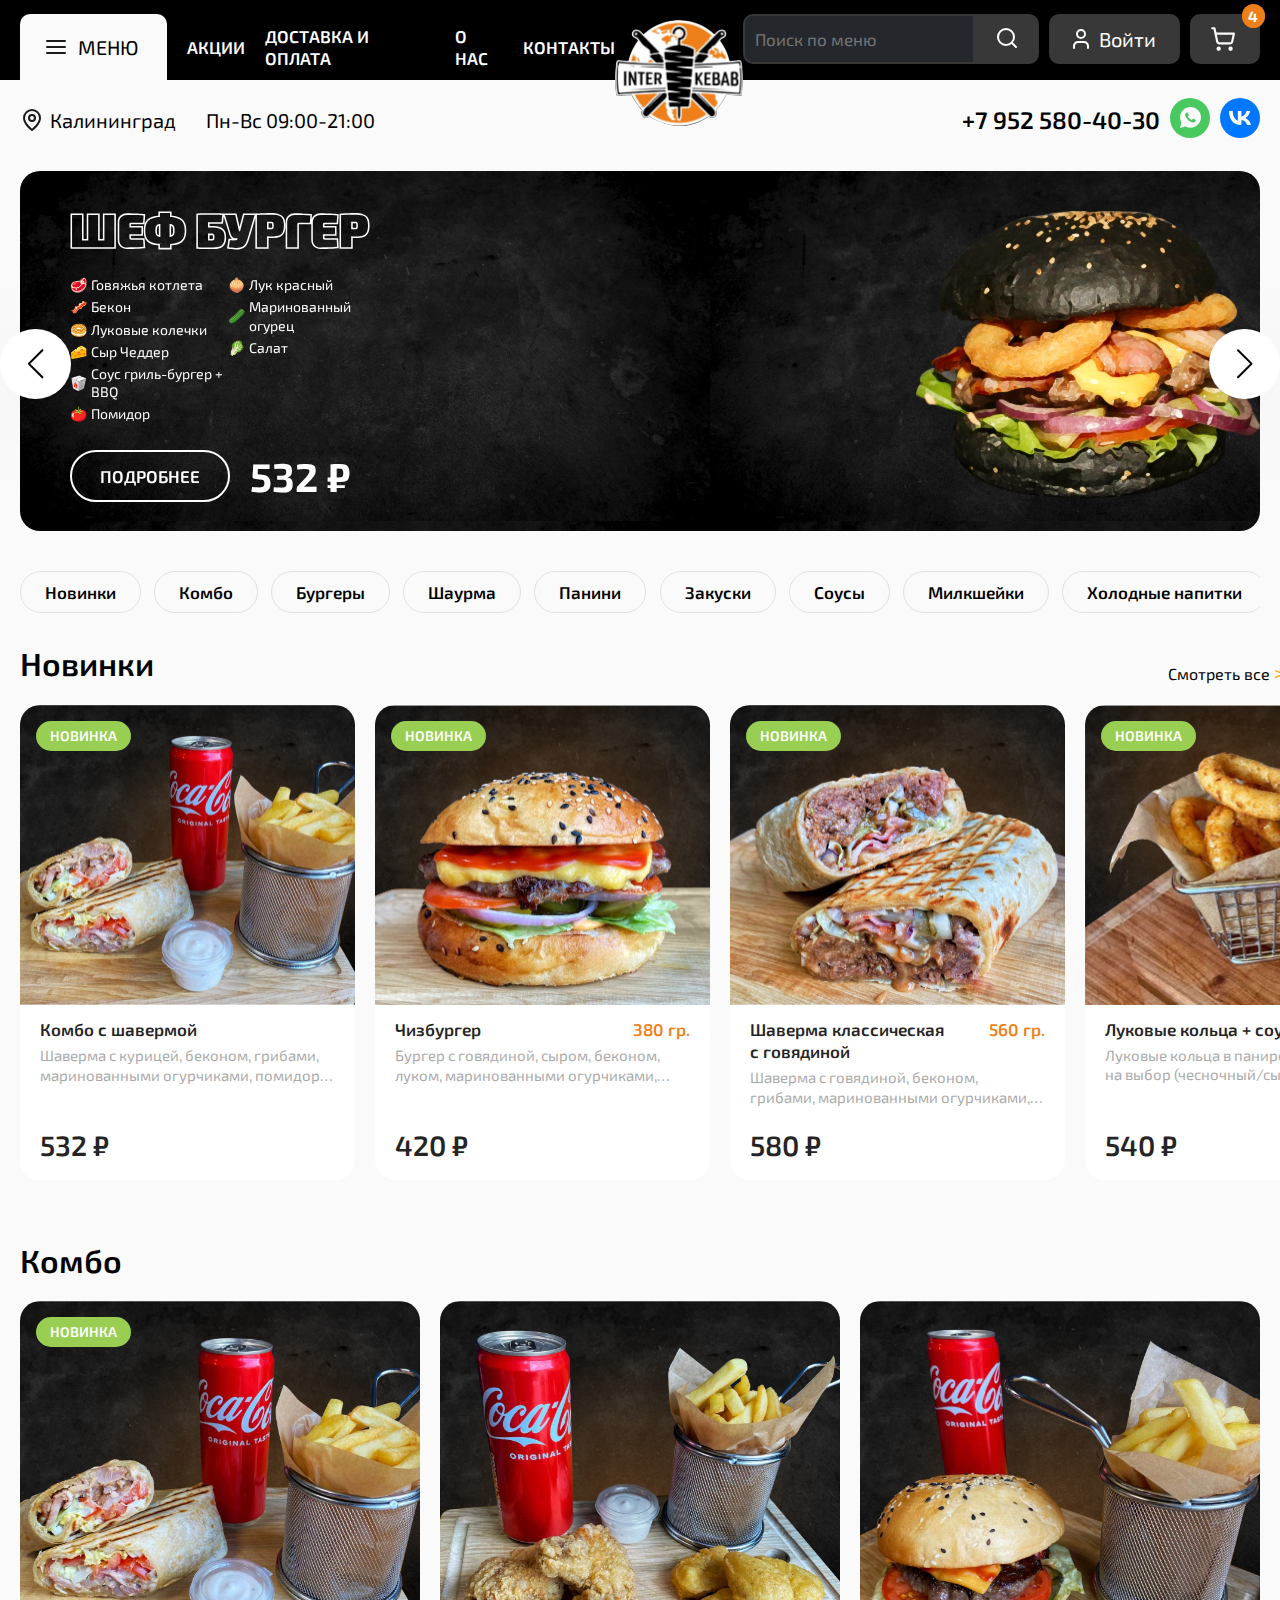
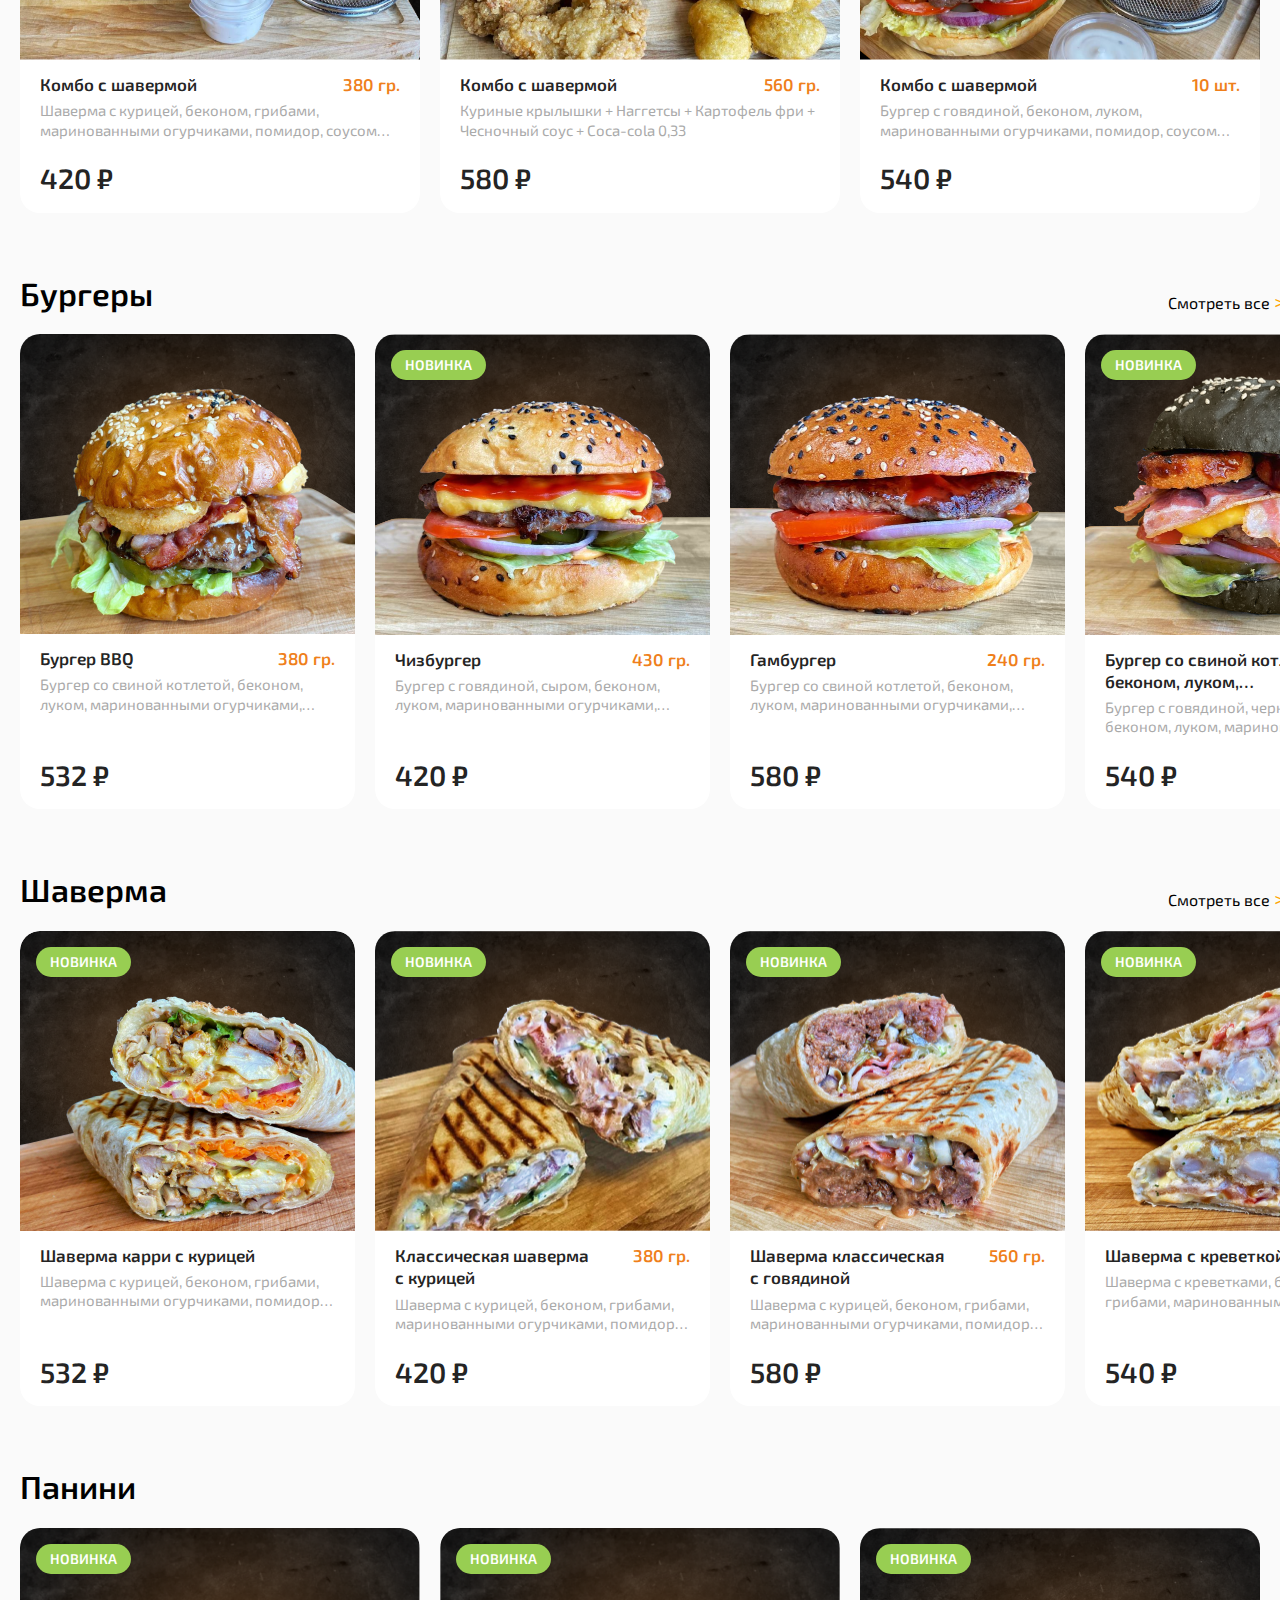
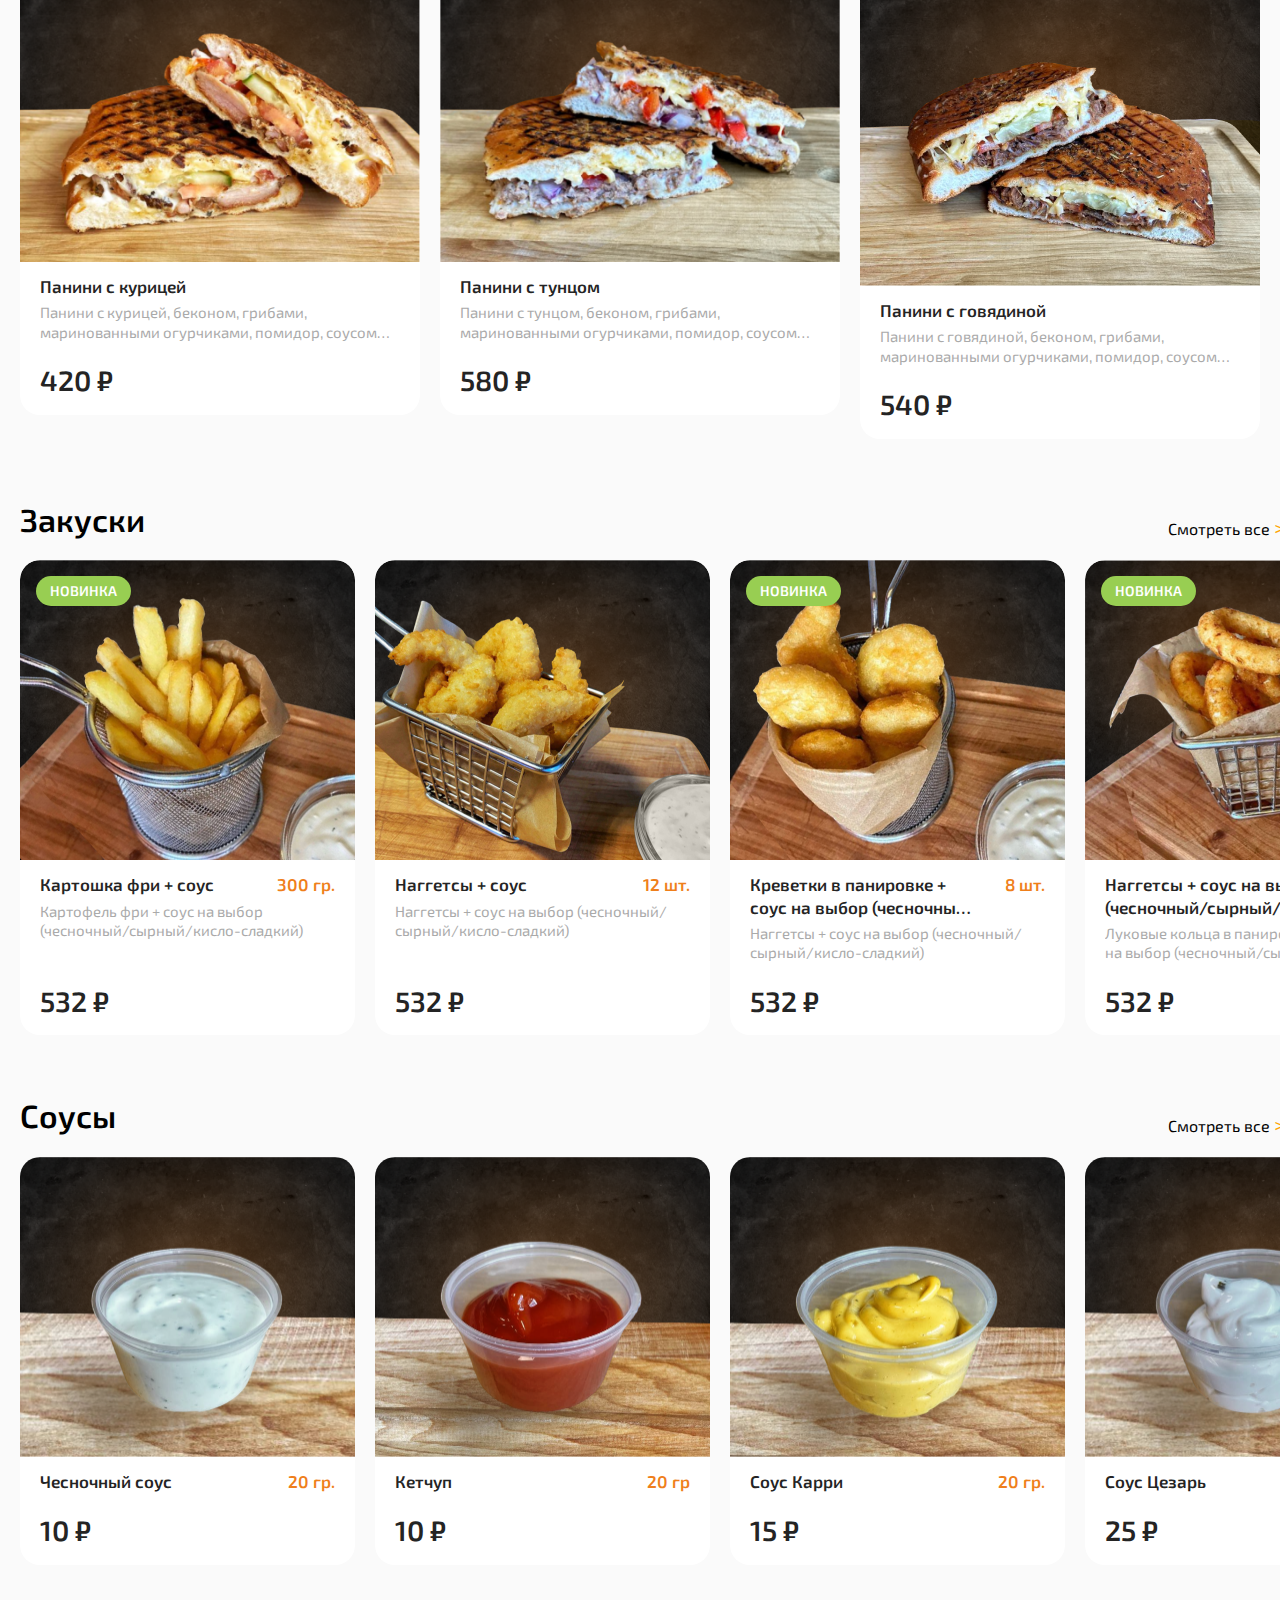
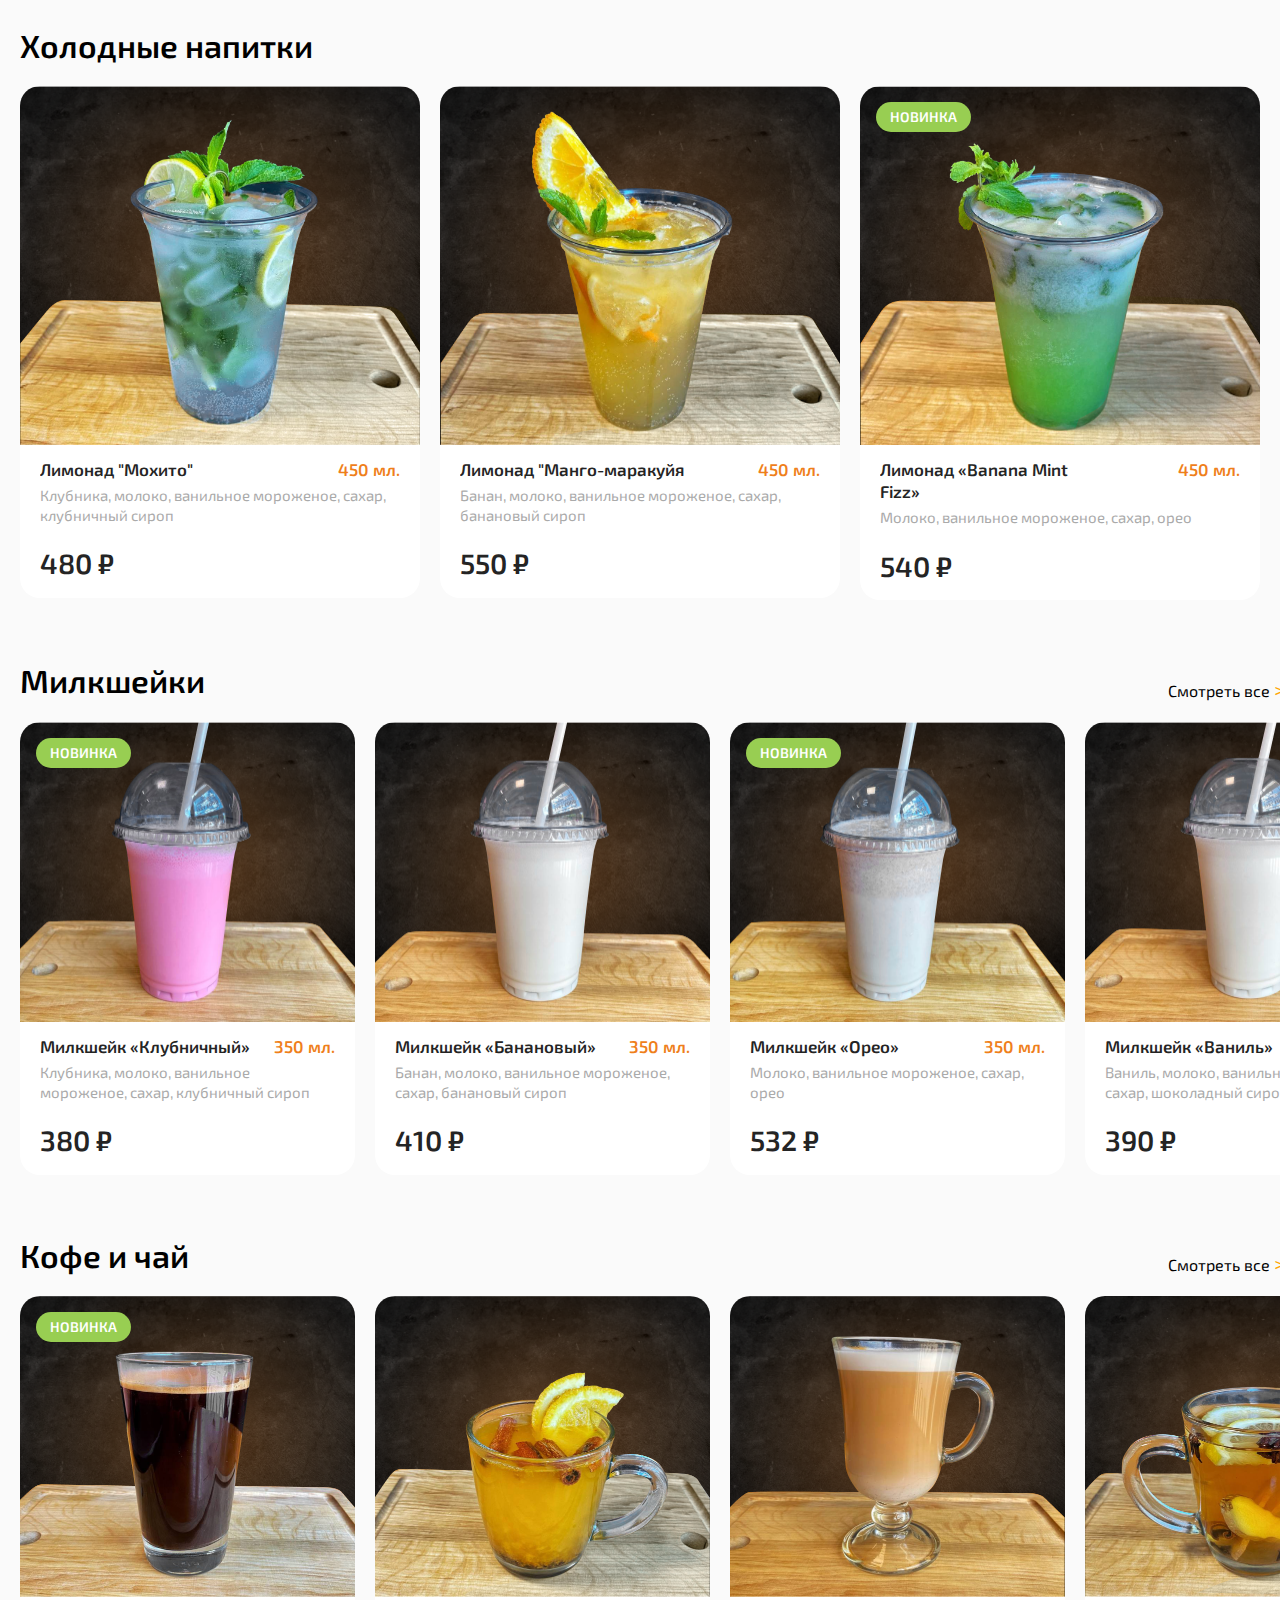
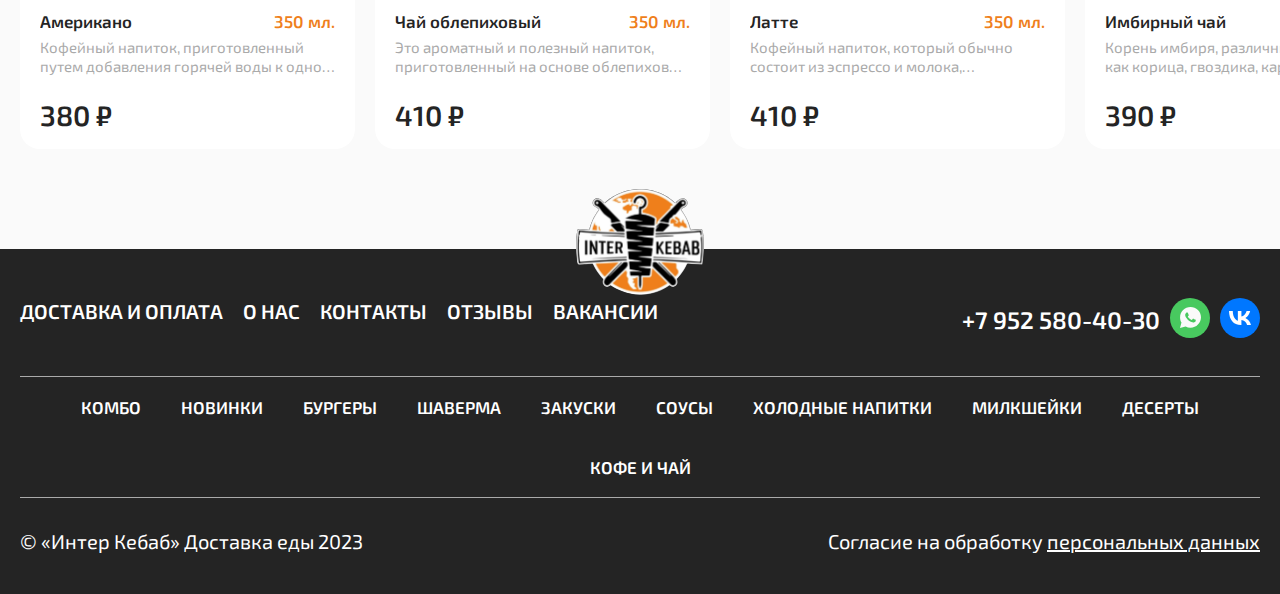
==== commit 8639ffa6: "added popups to headers and footers items" ====
--- a/index.html
+++ b/index.html
@@ -25,34 +25,108 @@
   <body>
     <header class="header">
       <section class="modal-window" id="login_window">
-      <div class="modal-window__background">
-      </div>  
-      <div class="modal-window__content">
-        <a href="#" class="login-window__close" id="login_window__close"><svg xmlns="http://www.w3.org/2000/svg" width="40" height="40" viewBox="0 0 40 40" fill="none">
-          <path d="M11.75 11.7505L28.2492 28.2496" stroke="#AAAAAA" stroke-width="2" stroke-linecap="round" stroke-linejoin="round"/>
-          <path d="M11.75 28.2495L28.2492 11.7504" stroke="#AAAAAA" stroke-width="2" stroke-linecap="round" stroke-linejoin="round"/>
-          </svg></a>
-        <h2>Добро пожаловать!</h2>
-        <form action="" class="auth-form">
-          <div class="c-input">
-            <input type="email" class="c-input__field" />
-            <div class="c-input__bar"></div>
-            <label class="c-input__label">Е-Mail</label>
+        <div class="modal-window__background"></div>
+        <div class="modal-window__content">
+          <a href="#" class="modal-window__close" id="login_window__close"
+            ><svg
+              xmlns="http://www.w3.org/2000/svg"
+              width="40"
+              height="40"
+              viewBox="0 0 40 40"
+              fill="none"
+            >
+              <path
+                d="M11.75 11.7505L28.2492 28.2496"
+                stroke="#AAAAAA"
+                stroke-width="2"
+                stroke-linecap="round"
+                stroke-linejoin="round"
+              />
+              <path
+                d="M11.75 28.2495L28.2492 11.7504"
+                stroke="#AAAAAA"
+                stroke-width="2"
+                stroke-linecap="round"
+                stroke-linejoin="round"
+              /></svg
+          ></a>
+          <form action="" class="auth-form login">
+            <h2>Добро пожаловать!</h2>
+
+            <div class="c-input">
+              <input type="email" class="c-input__field" />
+              <div class="c-input__bar"></div>
+              <label class="c-input__label">Е-Mail</label>
+            </div>
+
+            <div class="c-input">
+              <input type="password" class="c-input__field" />
+              <div class="c-input__bar"></div>
+              <label class="c-input__label">Пароль</label>
+            </div>
+
+            <div class="auth-form__btns">
+              <button type="submit" class="btn__login">Войти</button>
+              <a class="btn__signup" id="link__signup">Регистрация</a>
+              <a class="btn__forgot" id="link__recovery">Забыли пароль?</a>
+            </div>
+          </form>
+
+          <form class="auth-form recovery">
+            <h2>Восстановление пароля</h2>
+            <div class="c-input">
+              <input type="email" class="c-input__field" />
+              <div class="c-input__bar"></div>
+              <label class="c-input__label">Е-Mail</label>
+            </div>
+            <span>Мы отправим код доступа на вашу электронную почту</span>
+            <div class="auth-form__btns login">
+              <button class="btn__login" type="submit" id="btn__recovery">
+                Восстановить пароль
+              </button>
+            </div>
+          </form>
+
+          <div class="recovery__success" id="recovery__success">
+            <img src="img/check-circle.svg" alt="" />
+            <span
+              >Ваша ссылка для восстановления пароля отправлена на вашу
+              почту</span
+            >
           </div>
-        
-         <div class="c-input">
-            <input type="password" class="c-input__field" />
-            <div class="c-input__bar"></div>
-            <label class="c-input__label">Пароль</label>
+
+          <form class="auth-form signup">
+            <h2>Регистрация</h2>
+            <div class="c-input">
+              <input type="name" class="c-input__field" />
+              <div class="c-input__bar"></div>
+              <label class="c-input__label">Представьтесь, пожалуйста</label>
+            </div>
+            <div class="c-input">
+              <input type="email" class="c-input__field" />
+              <div class="c-input__bar"></div>
+              <label class="c-input__label">Е-Mail</label>
+            </div>
+            <div class="c-input">
+              <input type="password" class="c-input__field" />
+              <div class="c-input__bar"></div>
+              <label class="c-input__label">Пароль</label>
+            </div>
+
+            <div class="auth-form__btns login">
+              <button class="btn__login" id="btn__registration" type="submit">
+                Регистрация
+              </button>
+            </div>
+          </form>
+
+          <div class="signup__success" id="signup__success">
+            <img src="img/check-circle.svg" alt="" />
+            <h3>Спасибо!</h3>
+            <span>Вы успешно зарегистрированы </span>
+            <a class="btn__login" id="back_to_login">Войти</a>
           </div>
-
-          <div class="auth-form__btns">
-            <button class="btn__login">Войти</button>
-            <button class="btn__signup">Регистрация</button>
-            <button class="btn__forgot">Забыли пароль?</button>
-          </div>
-        </form>
-      </div>
+        </div>
       </section>
       <section class="header__mobile" id="header_mobile">
         <ul class="header__mobile__links">
@@ -257,8 +331,20 @@
                   <a href="#" class="header__layout__top__busket__wrapper">
                     <img src="img/cart.svg" alt="" />
                   </a>
-
                   <div class="notification">4</div>
+
+                  <div class="header__layout__top__busket__items">
+                    <div class="header__layout__top__busket__items__wrapper">
+                      <div class="header__layout__top__busket__items__content">
+                        <h3>В корзине пусто.</h3>
+                        <span>Добвыьте блюдо из меню прямо сейчас</span>
+                      </div>
+
+                      <a href="/Inter_Kebab-main/catalog.html" class="btn__link"
+                        >Перейти в меню</a
+                      >
+                    </div>
+                  </div>
                 </div>
               </div>
             </div>
@@ -278,6 +364,22 @@
                 <div class="header__bottom__layout__time">
                   <h3>Калининград</h3>
                   <span>Пн-Вс 09:00-21:00</span>
+                </div>
+                <div class="header__bottom__layout__location__more">
+                  <ul class="header__bottom__layout__location__more__items">
+                    <li class="header__bottom__layout__location__more__item">
+                      <a href="">Тельмана 48в</a>
+                    </li>
+                    <li class="header__bottom__layout__location__more__item">
+                      <a href="">Советский пр-т 159 (ТЦ Гранд)</a>
+                    </li>
+                    <li class="header__bottom__layout__location__more__item">
+                      <a href="">Киевская 71а</a>
+                    </li>
+                    <li class="header__bottom__layout__location__more__item">
+                      <a href="">Клиническая 77</a>
+                    </li>
+                  </ul>
                 </div>
               </div>
               <div class="header__bottom__layout__right">
@@ -2407,6 +2509,61 @@
     </main>
     <footer class="footer">
       <div class="max-width-wrapper">
+        <div class="modal-window" id="vacancies__window">
+          <div class="modal-window__background"></div>
+          <div class="modal-window__content">
+            <a href="#" class="modal-window__close" id="vacancies_window__close"
+              ><svg
+                xmlns="http://www.w3.org/2000/svg"
+                width="40"
+                height="40"
+                viewBox="0 0 40 40"
+                fill="none"
+              >
+                <path
+                  d="M11.75 11.7505L28.2492 28.2496"
+                  stroke="#AAAAAA"
+                  stroke-width="2"
+                  stroke-linecap="round"
+                  stroke-linejoin="round"
+                />
+                <path
+                  d="M11.75 28.2495L28.2492 11.7504"
+                  stroke="#AAAAAA"
+                  stroke-width="2"
+                  stroke-linecap="round"
+                  stroke-linejoin="round"
+                /></svg
+            ></a>
+            <h2>Приглашаем на работу</h2>
+            <span
+              >Ждём от вас резюме на почту
+              <a href="mailto: inter.kebab@bk.ru">inter.kebab@bk.ru</a></span
+            >
+            <div class="modal-window__content__text">
+              <div class="vacancy">
+                <h3>Бариста</h3>
+                <span>Обязанности</span>
+                <ul>
+                  <li>Общаться с гостями, принимать заказы, работа с кассой</li>
+                  <li>Готовить вкусные напитки</li>
+                  <li>Поддерживать порядок и чистоту</li>
+                  <li>Помогать повару</li>
+                </ul>
+              </div>
+              <div class="vacancy">
+                <h3>Повар</h3>
+                <span>Обязанности</span>
+                <ul >
+                  <li>Общаться с гостями, принимать заказы, работа с кассой</li>
+                  <li>Готовить вкуснейшие шаверму и бургеры</li>
+                  <li>Поддерживать порядок и чистоту на кухне</li>
+                  <li>Умение готовить напитки приветствуется</li>
+                </ul>
+              </div>
+            </div>
+          </div>
+        </div>
         <div class="width-wrapper">
           <div class="footer__layout">
             <img src="img/logo.svg" class="footer__layout__logo" alt="" />
@@ -2416,7 +2573,7 @@
                 <li><a href="#">О нас</a></li>
                 <li><a href="#">Контакты</a></li>
                 <li><a href="#">Отзывы</a></li>
-                <li><a href="#">Вакансии</a></li>
+                <li><a href="#" id="vacancies__modal">Вакансии</a></li>
               </ul>
               <div class="footer__layout__social">
                 <div class="footer__layout__right__phone">
--- a/css/main.css
+++ b/css/main.css
@@ -148,6 +148,312 @@
   }
 }
 
+.counter .plus, .counter .minus {
+  cursor: pointer;
+}
+
+.option {
+  display: flex;
+  gap: 20px;
+  flex-wrap: wrap;
+}
+.option .option-radio {
+  position: relative;
+  gap: 0px;
+}
+.option .option-radio input {
+  position: absolute;
+  inset: 0;
+  opacity: 0;
+}
+.option .option-radio input:checked + label {
+  border: 2px solid #EF7F1B;
+}
+.option .option-radio label {
+  padding: 9px 20px 12px 20px;
+  border-radius: 10px;
+  transition: 0.3s ease;
+  background: #FFF;
+  border: 2px solid #E0E0E0;
+}
+.option .option-radio .choice-img {
+  opacity: 0;
+  transition: 0.3s ease;
+  position: absolute;
+  right: 5px;
+  bottom: 4px;
+}
+
+.price-block {
+  display: flex;
+  gap: 10px;
+  align-items: baseline;
+}
+.price-block .price {
+  font-size: 40px;
+  color: #24282D;
+  font-weight: 600;
+  line-height: 130%;
+  width: 104px;
+}
+@media (max-width: 1000px) {
+  .price-block .price {
+    font-size: 32px;
+    width: auto;
+  }
+}
+.price-block .weight {
+  color: #AAA;
+  font-weight: 600;
+  line-height: 130%;
+  width: 79px;
+  font-size: 20px;
+}
+@media (max-width: 1000px) {
+  .price-block .weight {
+    font-size: 15px;
+    width: auto;
+  }
+}
+
+.modal-window--open {
+  opacity: 1 !important;
+  z-index: 11 !important;
+}
+
+.more-button__wrapper {
+  margin-top: 30px;
+  display: flex;
+  justify-content: center;
+  align-items: center;
+}
+.more-button__wrapper .more-button {
+  border-radius: 60px;
+  border: 2px solid #EF7F1B;
+  transition: 0.3s ease;
+  padding: 10px 28px;
+  font-size: 17px;
+  font-style: normal;
+  font-weight: 400;
+  line-height: 130%;
+  text-transform: uppercase;
+  cursor: pointer;
+  display: flex;
+  gap: 10px;
+  align-items: center;
+}
+.more-button__wrapper .more-button svg path {
+  transition: 0.3s ease;
+}
+.more-button__wrapper .more-button:hover {
+  background: #f29848;
+  border: 2px solid #f29848;
+  color: white;
+}
+.more-button__wrapper .more-button:hover svg path {
+  stroke: white;
+}
+
+.recovery, .signup, .recovery__success, .signup__success {
+  display: none;
+}
+
+.login {
+  display: flex;
+}
+
+.recovery__success, .signup__success {
+  flex-direction: column;
+  gap: 20px;
+  justify-content: center;
+  align-items: center;
+}
+.recovery__success .btn__login, .signup__success .btn__login {
+  border-radius: 20px;
+  border: 1px solid #EF7F1B;
+  color: white;
+  background: #EF7F1B;
+  font-size: 17px;
+  font-weight: 600;
+  line-height: 130%;
+  text-transform: uppercase;
+  padding: 10px 28px;
+  cursor: pointer;
+}
+.recovery__success .btn__login:hover, .signup__success .btn__login:hover {
+  background: #f29848;
+  border: 1px solid #f29848;
+  color: white !important;
+}
+.recovery__success span, .signup__success span {
+  text-align: center;
+}
+
+.modal-window {
+  display: flex;
+  justify-content: center;
+  align-items: center;
+}
+.modal-window .modal-window__background {
+  height: 100%;
+}
+.modal-window .modal-window__content {
+  margin: 0px 20px;
+  padding: 30px 40px;
+  flex-direction: column;
+  justify-content: center;
+  gap: 20px;
+  position: relative;
+  z-index: 4;
+  display: flex;
+  border-radius: 20px;
+  align-items: center;
+  background: white;
+  max-width: 453px;
+  width: 100%;
+}
+@media (max-width: 768px) {
+  .modal-window .modal-window__content {
+    padding: 20px;
+  }
+}
+.modal-window .modal-window__content .modal-window__close {
+  position: absolute;
+  right: 20px;
+  top: 20px;
+}
+.modal-window .modal-window__content .auth-form {
+  flex-direction: column;
+  gap: 20px;
+  width: 100%;
+}
+.modal-window .modal-window__content .auth-form h2 {
+  text-align: center;
+}
+.modal-window .modal-window__content .auth-form .c-input {
+  position: relative;
+  display: inline-block;
+}
+.modal-window .modal-window__content .auth-form .c-input__field {
+  font-size: 17px;
+  padding: 7px 14px 7px 2px;
+  display: block;
+  width: 100%;
+  border: none;
+  border-bottom: 1px solid #AAAAAA;
+}
+.modal-window .modal-window__content .auth-form .c-input__field:focus {
+  outline: none;
+}
+.modal-window .modal-window__content .auth-form .c-input__field:focus ~ .c-input__label {
+  top: -10px;
+  font-size: 12px;
+  color: #EF7F1B;
+  margin-left: 0px;
+}
+.modal-window .modal-window__content .auth-form .c-input__field:focus ~ .c-input__bar:before, .modal-window .modal-window__content .auth-form .c-input__field:focus ~ .c-input__bar:after {
+  width: 50%;
+}
+.modal-window .modal-window__content .auth-form .c-input__field--full ~ .c-input__label {
+  top: -10px;
+  font-size: 12px;
+  color: #EF7F1B;
+  margin-left: 0px;
+}
+.modal-window .modal-window__content .auth-form .c-input__field--invalid {
+  border-bottom: 1px solid red;
+}
+.modal-window .modal-window__content .auth-form .c-input__field--invalid:focus ~ .c-input__label {
+  color: #EF7F1B;
+}
+.modal-window .modal-window__content .auth-form .c-input__field--invalid ~ .c-input__bar:before, .modal-window .modal-window__content .auth-form .c-input__field--invalid ~ .c-input__bar:after {
+  color: #EF7F1B;
+}
+.modal-window .modal-window__content .auth-form .c-input__bar {
+  position: relative;
+  display: block;
+  width: 100%;
+}
+.modal-window .modal-window__content .auth-form .c-input__bar:before, .modal-window .modal-window__content .auth-form .c-input__bar:after {
+  content: "";
+  height: 2px;
+  width: 0;
+  bottom: 0;
+  position: absolute;
+  background: #EF7F1B;
+  transition: 0.2s ease all;
+}
+.modal-window .modal-window__content .auth-form .c-input__bar:before {
+  left: 50%;
+}
+.modal-window .modal-window__content .auth-form .c-input__bar:after {
+  right: 50%;
+}
+.modal-window .modal-window__content .auth-form .c-input__label {
+  color: #AAAAAA;
+  font-size: 18px;
+  font-weight: normal;
+  position: absolute;
+  pointer-events: none;
+  left: 5px;
+  top: 7px;
+  transition: 0.2s ease all;
+}
+.modal-window .modal-window__content .auth-form .auth-form__btns {
+  display: flex;
+  flex-direction: column;
+  gap: 10px;
+  padding-top: 10px;
+}
+.modal-window .modal-window__content .auth-form .auth-form__btns button, .modal-window .modal-window__content .auth-form .auth-form__btns a {
+  transition: 0.3s ease;
+}
+.modal-window .modal-window__content .auth-form .auth-form__btns .btn__login {
+  border-radius: 20px;
+  border: 1px solid #EF7F1B;
+  color: white;
+  background: #EF7F1B;
+  font-size: 17px;
+  font-weight: 600;
+  line-height: 130%;
+  text-transform: uppercase;
+  padding: 10px 28px;
+}
+.modal-window .modal-window__content .auth-form .auth-form__btns .btn__login:hover {
+  background: #f29848;
+  border: 1px solid #f29848;
+  color: white;
+}
+.modal-window .modal-window__content .auth-form .auth-form__btns .btn__signup {
+  border-radius: 20px;
+  border: 1px solid #EF7F1B;
+  color: black;
+  font-size: 17px;
+  font-weight: 600;
+  line-height: 130%;
+  text-transform: uppercase;
+  padding: 10px 28px;
+  text-align: center;
+  cursor: pointer;
+}
+.modal-window .modal-window__content .auth-form .auth-form__btns .btn__signup:hover {
+  background: #f29848;
+  border: 1px solid #f29848;
+  color: white !important;
+}
+.modal-window .modal-window__content .auth-form .auth-form__btns .btn__forgot {
+  color: #AAAAAA;
+  font-size: 17px;
+  line-height: 130%;
+  text-decoration-line: underline;
+  transition: 0.3s ease;
+  text-align: center;
+  cursor: pointer;
+}
+.modal-window .modal-window__content .auth-form .auth-form__btns .btn__forgot:hover {
+  color: #f29848;
+}
+
 .page-header__layout {
   margin: 0px 20px;
   display: flex;
@@ -795,6 +1101,741 @@
 .top-banners__layout .top-banner__swiper .swiper-pagination-bullet-active {
   width: 16px;
   height: 16px;
+}
+
+.modal-window {
+  position: absolute;
+  inset: 0;
+  height: 100vh;
+  width: 100%;
+  display: flex;
+  z-index: -1;
+  opacity: 0;
+  transition: 0.3s ease;
+  overflow: auto;
+}
+.modal-window .modal-window__background {
+  background: #242424;
+  width: 100%;
+  opacity: 0.3;
+  position: absolute;
+  height: 165%;
+}
+@media (max-width: 1000px) {
+  .modal-window .modal-window__background {
+    height: 250%;
+  }
+}
+.modal-window .max-width-wrapper {
+  height: 100%;
+}
+.modal-window .width-wrapper {
+  height: 100%;
+  justify-content: center;
+  align-items: center;
+}
+.modal-window .width-wrapper .modal-window__layout {
+  margin: 0px 20px;
+}
+.modal-window .width-wrapper .modal-window__layout .modal-window__close {
+  position: absolute;
+  top: 20px;
+  right: 20px;
+  cursor: pointer;
+}
+.modal-window .width-wrapper .modal-window__layout .modal-window__close svg path {
+  transition: 0.3s ease;
+}
+.modal-window .width-wrapper .modal-window__layout .modal-window__close:hover path {
+  stroke: #f29848;
+}
+.modal-window .width-wrapper .modal-window__layout .modal-window__layout__form {
+  display: flex;
+  flex-direction: column;
+  justify-content: center;
+  align-items: center;
+  gap: 30px;
+  border-radius: 20px;
+  background: white;
+  padding: 30px 80px;
+  z-index: 4;
+  position: absolute;
+  top: calc(50% - 370px);
+  left: calc(50% - 560px);
+}
+@media (max-width: 1000px) {
+  .modal-window .width-wrapper .modal-window__layout .modal-window__layout__form {
+    padding: 30px 20px;
+    left: 10px;
+    top: 30px;
+  }
+}
+.modal-window .width-wrapper .modal-window__layout .modal-window__layout__form .form__body {
+  display: flex;
+  flex-direction: column;
+  gap: 20px;
+  justify-content: center;
+  align-items: center;
+}
+.modal-window .width-wrapper .modal-window__layout .modal-window__layout__form .form__body .form__body__info {
+  display: flex;
+  justify-content: center;
+  align-items: center;
+  gap: 20px;
+}
+.modal-window .width-wrapper .modal-window__layout .modal-window__layout__form .form__body .form__body__info span {
+  color: #EF7F1B;
+}
+.modal-window .width-wrapper .modal-window__layout .modal-window__layout__form .form__body .form__body__info .counter {
+  display: flex;
+  align-items: center;
+  gap: 6px;
+  height: 23px;
+}
+.modal-window .width-wrapper .modal-window__layout .modal-window__layout__form .form__body .form__body__info .counter .count {
+  color: black;
+  font-size: 20px;
+  font-weight: 400;
+  line-height: 130%;
+  width: 39px;
+}
+@media (max-width: 1000px) {
+  .modal-window .width-wrapper .modal-window__layout .modal-window__layout__form .form__body .form__body__info .counter .count {
+    font-size: 17px;
+    width: auto;
+  }
+}
+.modal-window .width-wrapper .modal-window__layout .modal-window__layout__form .form__body .form__body__info .counter .plus {
+  color: black;
+}
+.modal-window .width-wrapper .modal-window__layout .modal-window__layout__form .form__body .form__body__info__description {
+  margin-top: -20px;
+  text-align: center;
+}
+.modal-window .width-wrapper .modal-window__layout .modal-window__layout__form .form__body .form__body__bulochka {
+  display: flex;
+  gap: 10px;
+  align-items: center;
+}
+.modal-window .width-wrapper .modal-window__layout .modal-window__layout__form .form__body .form__body__bulochka h3 {
+  font-size: 17px;
+  color: #AAA;
+  font-weight: 400;
+  line-height: 130%;
+}
+@media (max-width: 480px) {
+  .modal-window .width-wrapper .modal-window__layout .modal-window__layout__form .form__body .form__body__bulochka h3 {
+    font-size: 15px;
+  }
+}
+.modal-window .width-wrapper .modal-window__layout .modal-window__layout__form .form__body .form__body__delete {
+  display: flex;
+  flex-direction: column;
+  justify-content: center;
+  align-items: center;
+  gap: 20px;
+}
+.modal-window .width-wrapper .modal-window__layout .modal-window__layout__form .form__body .option {
+  display: flex;
+  gap: 20px;
+  flex-wrap: wrap;
+  justify-content: center;
+}
+@media (max-width: 1000px) {
+  .modal-window .width-wrapper .modal-window__layout .modal-window__layout__form .form__body .option {
+    gap: 30px;
+  }
+}
+.modal-window .width-wrapper .modal-window__layout .modal-window__layout__form .form__body .option .option-radio {
+  position: relative;
+  gap: 0px;
+}
+.modal-window .width-wrapper .modal-window__layout .modal-window__layout__form .form__body .option .option-radio input {
+  position: absolute;
+  inset: 0;
+  opacity: 0;
+}
+.modal-window .width-wrapper .modal-window__layout .modal-window__layout__form .form__body .option .option-radio input:checked + label {
+  border: 2px solid #EF7F1B;
+}
+.modal-window .width-wrapper .modal-window__layout .modal-window__layout__form .form__body .option .option-radio label {
+  padding: 9px 20px 12px 20px;
+  border-radius: 10px;
+  transition: 0.3s ease;
+  background: #FFF;
+  border: 2px solid #E0E0E0;
+}
+.modal-window .width-wrapper .modal-window__layout .modal-window__layout__form .form__body .option .option-radio .choice-img {
+  opacity: 0;
+  transition: 0.3s ease;
+  position: absolute;
+  right: 5px;
+  bottom: 4px;
+}
+.modal-window .width-wrapper .modal-window__layout .modal-window__layout__form .form__body .form__body__add-ingredients, .modal-window .width-wrapper .modal-window__layout .modal-window__layout__form .form__body .form__body__add-sause {
+  display: flex;
+  gap: 10px;
+  align-items: center;
+  flex-direction: column;
+  width: 100%;
+}
+.modal-window .width-wrapper .modal-window__layout .modal-window__layout__form .form__body .form__body__add-ingredients .form__body__add-ingredients__items, .modal-window .width-wrapper .modal-window__layout .modal-window__layout__form .form__body .form__body__add-ingredients .form__body__add-sause__items, .modal-window .width-wrapper .modal-window__layout .modal-window__layout__form .form__body .form__body__add-sause .form__body__add-ingredients__items, .modal-window .width-wrapper .modal-window__layout .modal-window__layout__form .form__body .form__body__add-sause .form__body__add-sause__items {
+  display: grid;
+  grid-template-columns: repeat(2, minmax(300px, 1fr));
+  width: 100%;
+  -moz-column-gap: 60px;
+  column-gap: 60px;
+}
+@media (max-width: 950px) {
+  .modal-window .width-wrapper .modal-window__layout .modal-window__layout__form .form__body .form__body__add-ingredients .form__body__add-ingredients__items, .modal-window .width-wrapper .modal-window__layout .modal-window__layout__form .form__body .form__body__add-ingredients .form__body__add-sause__items, .modal-window .width-wrapper .modal-window__layout .modal-window__layout__form .form__body .form__body__add-sause .form__body__add-ingredients__items, .modal-window .width-wrapper .modal-window__layout .modal-window__layout__form .form__body .form__body__add-sause .form__body__add-sause__items {
+    grid-template-columns: repeat(1, minmax(150px, 450px));
+    justify-content: center;
+  }
+}
+@media (max-width: 480px) {
+  .modal-window .width-wrapper .modal-window__layout .modal-window__layout__form .form__body .form__body__add-ingredients .form__body__add-ingredients__items, .modal-window .width-wrapper .modal-window__layout .modal-window__layout__form .form__body .form__body__add-ingredients .form__body__add-sause__items, .modal-window .width-wrapper .modal-window__layout .modal-window__layout__form .form__body .form__body__add-sause .form__body__add-ingredients__items, .modal-window .width-wrapper .modal-window__layout .modal-window__layout__form .form__body .form__body__add-sause .form__body__add-sause__items {
+    gap: 10px;
+  }
+}
+.modal-window .width-wrapper .modal-window__layout .modal-window__layout__form .form__body .form__body__add-ingredients .form__body__add-ingredients__items .more-button, .modal-window .width-wrapper .modal-window__layout .modal-window__layout__form .form__body .form__body__add-ingredients .form__body__add-sause__items .more-button, .modal-window .width-wrapper .modal-window__layout .modal-window__layout__form .form__body .form__body__add-sause .form__body__add-ingredients__items .more-button, .modal-window .width-wrapper .modal-window__layout .modal-window__layout__form .form__body .form__body__add-sause .form__body__add-sause__items .more-button {
+  display: none !important;
+}
+@media (max-width: 950px) {
+  .modal-window .width-wrapper .modal-window__layout .modal-window__layout__form .form__body .form__body__add-ingredients .form__body__add-ingredients__items .more-button, .modal-window .width-wrapper .modal-window__layout .modal-window__layout__form .form__body .form__body__add-ingredients .form__body__add-sause__items .more-button, .modal-window .width-wrapper .modal-window__layout .modal-window__layout__form .form__body .form__body__add-sause .form__body__add-ingredients__items .more-button, .modal-window .width-wrapper .modal-window__layout .modal-window__layout__form .form__body .form__body__add-sause .form__body__add-sause__items .more-button {
+    display: flex !important;
+  }
+}
+.modal-window .width-wrapper .modal-window__layout .modal-window__layout__form .form__body .form__body__add-ingredients .form__body__add-ingredients__items .form__body__add-ingredients__item, .modal-window .width-wrapper .modal-window__layout .modal-window__layout__form .form__body .form__body__add-ingredients .form__body__add-ingredients__items .form__body__add-sause__item, .modal-window .width-wrapper .modal-window__layout .modal-window__layout__form .form__body .form__body__add-ingredients .form__body__add-sause__items .form__body__add-ingredients__item, .modal-window .width-wrapper .modal-window__layout .modal-window__layout__form .form__body .form__body__add-ingredients .form__body__add-sause__items .form__body__add-sause__item, .modal-window .width-wrapper .modal-window__layout .modal-window__layout__form .form__body .form__body__add-sause .form__body__add-ingredients__items .form__body__add-ingredients__item, .modal-window .width-wrapper .modal-window__layout .modal-window__layout__form .form__body .form__body__add-sause .form__body__add-ingredients__items .form__body__add-sause__item, .modal-window .width-wrapper .modal-window__layout .modal-window__layout__form .form__body .form__body__add-sause .form__body__add-sause__items .form__body__add-ingredients__item, .modal-window .width-wrapper .modal-window__layout .modal-window__layout__form .form__body .form__body__add-sause .form__body__add-sause__items .form__body__add-sause__item {
+  display: flex;
+  align-items: center;
+  gap: 10px;
+  justify-content: space-between;
+}
+.modal-window .width-wrapper .modal-window__layout .modal-window__layout__form .form__body .form__body__add-ingredients .form__body__add-ingredients__items .form__body__add-ingredients__item .price, .modal-window .width-wrapper .modal-window__layout .modal-window__layout__form .form__body .form__body__add-ingredients .form__body__add-ingredients__items .form__body__add-sause__item .price, .modal-window .width-wrapper .modal-window__layout .modal-window__layout__form .form__body .form__body__add-ingredients .form__body__add-sause__items .form__body__add-ingredients__item .price, .modal-window .width-wrapper .modal-window__layout .modal-window__layout__form .form__body .form__body__add-ingredients .form__body__add-sause__items .form__body__add-sause__item .price, .modal-window .width-wrapper .modal-window__layout .modal-window__layout__form .form__body .form__body__add-sause .form__body__add-ingredients__items .form__body__add-ingredients__item .price, .modal-window .width-wrapper .modal-window__layout .modal-window__layout__form .form__body .form__body__add-sause .form__body__add-ingredients__items .form__body__add-sause__item .price, .modal-window .width-wrapper .modal-window__layout .modal-window__layout__form .form__body .form__body__add-sause .form__body__add-sause__items .form__body__add-ingredients__item .price, .modal-window .width-wrapper .modal-window__layout .modal-window__layout__form .form__body .form__body__add-sause .form__body__add-sause__items .form__body__add-sause__item .price {
+  width: 50px;
+}
+.modal-window .width-wrapper .modal-window__layout .modal-window__layout__form .form__body .form__body__add-ingredients .form__body__add-ingredients__items .form__body__add-ingredients__item .form__body__wrapper, .modal-window .width-wrapper .modal-window__layout .modal-window__layout__form .form__body .form__body__add-ingredients .form__body__add-ingredients__items .form__body__add-sause__item .form__body__wrapper, .modal-window .width-wrapper .modal-window__layout .modal-window__layout__form .form__body .form__body__add-ingredients .form__body__add-sause__items .form__body__add-ingredients__item .form__body__wrapper, .modal-window .width-wrapper .modal-window__layout .modal-window__layout__form .form__body .form__body__add-ingredients .form__body__add-sause__items .form__body__add-sause__item .form__body__wrapper, .modal-window .width-wrapper .modal-window__layout .modal-window__layout__form .form__body .form__body__add-sause .form__body__add-ingredients__items .form__body__add-ingredients__item .form__body__wrapper, .modal-window .width-wrapper .modal-window__layout .modal-window__layout__form .form__body .form__body__add-sause .form__body__add-ingredients__items .form__body__add-sause__item .form__body__wrapper, .modal-window .width-wrapper .modal-window__layout .modal-window__layout__form .form__body .form__body__add-sause .form__body__add-sause__items .form__body__add-ingredients__item .form__body__wrapper, .modal-window .width-wrapper .modal-window__layout .modal-window__layout__form .form__body .form__body__add-sause .form__body__add-sause__items .form__body__add-sause__item .form__body__wrapper {
+  display: flex;
+  align-items: center;
+  gap: 10px;
+}
+@media (max-width: 480px) {
+  .modal-window .width-wrapper .modal-window__layout .modal-window__layout__form .form__body .form__body__add-ingredients .form__body__add-ingredients__items .form__body__add-ingredients__item .form__body__wrapper, .modal-window .width-wrapper .modal-window__layout .modal-window__layout__form .form__body .form__body__add-ingredients .form__body__add-ingredients__items .form__body__add-sause__item .form__body__wrapper, .modal-window .width-wrapper .modal-window__layout .modal-window__layout__form .form__body .form__body__add-ingredients .form__body__add-sause__items .form__body__add-ingredients__item .form__body__wrapper, .modal-window .width-wrapper .modal-window__layout .modal-window__layout__form .form__body .form__body__add-ingredients .form__body__add-sause__items .form__body__add-sause__item .form__body__wrapper, .modal-window .width-wrapper .modal-window__layout .modal-window__layout__form .form__body .form__body__add-sause .form__body__add-ingredients__items .form__body__add-ingredients__item .form__body__wrapper, .modal-window .width-wrapper .modal-window__layout .modal-window__layout__form .form__body .form__body__add-sause .form__body__add-ingredients__items .form__body__add-sause__item .form__body__wrapper, .modal-window .width-wrapper .modal-window__layout .modal-window__layout__form .form__body .form__body__add-sause .form__body__add-sause__items .form__body__add-ingredients__item .form__body__wrapper, .modal-window .width-wrapper .modal-window__layout .modal-window__layout__form .form__body .form__body__add-sause .form__body__add-sause__items .form__body__add-sause__item .form__body__wrapper {
+    flex-wrap: wrap;
+    gap: 0px;
+  }
+}
+.modal-window .width-wrapper .modal-window__layout .modal-window__layout__form .form__body .form__body__add-ingredients .form__body__add-ingredients__items .form__body__add-ingredients__item img, .modal-window .width-wrapper .modal-window__layout .modal-window__layout__form .form__body .form__body__add-ingredients .form__body__add-ingredients__items .form__body__add-sause__item img, .modal-window .width-wrapper .modal-window__layout .modal-window__layout__form .form__body .form__body__add-ingredients .form__body__add-sause__items .form__body__add-ingredients__item img, .modal-window .width-wrapper .modal-window__layout .modal-window__layout__form .form__body .form__body__add-ingredients .form__body__add-sause__items .form__body__add-sause__item img, .modal-window .width-wrapper .modal-window__layout .modal-window__layout__form .form__body .form__body__add-sause .form__body__add-ingredients__items .form__body__add-ingredients__item img, .modal-window .width-wrapper .modal-window__layout .modal-window__layout__form .form__body .form__body__add-sause .form__body__add-ingredients__items .form__body__add-sause__item img, .modal-window .width-wrapper .modal-window__layout .modal-window__layout__form .form__body .form__body__add-sause .form__body__add-sause__items .form__body__add-ingredients__item img, .modal-window .width-wrapper .modal-window__layout .modal-window__layout__form .form__body .form__body__add-sause .form__body__add-sause__items .form__body__add-sause__item img {
+  max-width: 40px;
+}
+.modal-window .width-wrapper .modal-window__layout .modal-window__layout__form .form__body .form__body__add-ingredients .form__body__add-ingredients__items .form__body__add-ingredients__item .counter, .modal-window .width-wrapper .modal-window__layout .modal-window__layout__form .form__body .form__body__add-ingredients .form__body__add-ingredients__items .form__body__add-sause__item .counter, .modal-window .width-wrapper .modal-window__layout .modal-window__layout__form .form__body .form__body__add-ingredients .form__body__add-sause__items .form__body__add-ingredients__item .counter, .modal-window .width-wrapper .modal-window__layout .modal-window__layout__form .form__body .form__body__add-ingredients .form__body__add-sause__items .form__body__add-sause__item .counter, .modal-window .width-wrapper .modal-window__layout .modal-window__layout__form .form__body .form__body__add-sause .form__body__add-ingredients__items .form__body__add-ingredients__item .counter, .modal-window .width-wrapper .modal-window__layout .modal-window__layout__form .form__body .form__body__add-sause .form__body__add-ingredients__items .form__body__add-sause__item .counter, .modal-window .width-wrapper .modal-window__layout .modal-window__layout__form .form__body .form__body__add-sause .form__body__add-sause__items .form__body__add-ingredients__item .counter, .modal-window .width-wrapper .modal-window__layout .modal-window__layout__form .form__body .form__body__add-sause .form__body__add-sause__items .form__body__add-sause__item .counter {
+  display: flex;
+  align-items: center;
+  gap: 15px;
+  border-radius: 10px;
+  padding: 6px 10px;
+  border: 1px solid #e0e0e0;
+}
+.modal-window .width-wrapper .modal-window__layout .modal-window__layout__form .form__body .form__body__add-ingredients .form__body__add-ingredients__items .form__body__add-ingredients__item .counter .minus, .modal-window .width-wrapper .modal-window__layout .modal-window__layout__form .form__body .form__body__add-ingredients .form__body__add-ingredients__items .form__body__add-sause__item .counter .minus, .modal-window .width-wrapper .modal-window__layout .modal-window__layout__form .form__body .form__body__add-ingredients .form__body__add-sause__items .form__body__add-ingredients__item .counter .minus, .modal-window .width-wrapper .modal-window__layout .modal-window__layout__form .form__body .form__body__add-ingredients .form__body__add-sause__items .form__body__add-sause__item .counter .minus, .modal-window .width-wrapper .modal-window__layout .modal-window__layout__form .form__body .form__body__add-sause .form__body__add-ingredients__items .form__body__add-ingredients__item .counter .minus, .modal-window .width-wrapper .modal-window__layout .modal-window__layout__form .form__body .form__body__add-sause .form__body__add-ingredients__items .form__body__add-sause__item .counter .minus, .modal-window .width-wrapper .modal-window__layout .modal-window__layout__form .form__body .form__body__add-sause .form__body__add-sause__items .form__body__add-ingredients__item .counter .minus, .modal-window .width-wrapper .modal-window__layout .modal-window__layout__form .form__body .form__body__add-sause .form__body__add-sause__items .form__body__add-sause__item .counter .minus {
+  height: 24px;
+}
+.modal-window .width-wrapper .modal-window__layout .modal-window__layout__form .form__body .form__body__add-ingredients .form__body__add-ingredients__items .form__body__add-ingredients__item .counter .count, .modal-window .width-wrapper .modal-window__layout .modal-window__layout__form .form__body .form__body__add-ingredients .form__body__add-ingredients__items .form__body__add-sause__item .counter .count, .modal-window .width-wrapper .modal-window__layout .modal-window__layout__form .form__body .form__body__add-ingredients .form__body__add-sause__items .form__body__add-ingredients__item .counter .count, .modal-window .width-wrapper .modal-window__layout .modal-window__layout__form .form__body .form__body__add-ingredients .form__body__add-sause__items .form__body__add-sause__item .counter .count, .modal-window .width-wrapper .modal-window__layout .modal-window__layout__form .form__body .form__body__add-sause .form__body__add-ingredients__items .form__body__add-ingredients__item .counter .count, .modal-window .width-wrapper .modal-window__layout .modal-window__layout__form .form__body .form__body__add-sause .form__body__add-ingredients__items .form__body__add-sause__item .counter .count, .modal-window .width-wrapper .modal-window__layout .modal-window__layout__form .form__body .form__body__add-sause .form__body__add-sause__items .form__body__add-ingredients__item .counter .count, .modal-window .width-wrapper .modal-window__layout .modal-window__layout__form .form__body .form__body__add-sause .form__body__add-sause__items .form__body__add-sause__item .counter .count {
+  color: black;
+  font-size: 17px;
+  font-weight: 400;
+  line-height: 130%;
+}
+@media (max-width: 1000px) {
+  .modal-window .width-wrapper .modal-window__layout .modal-window__layout__form .form__body .form__body__add-ingredients .form__body__add-ingredients__items .form__body__add-ingredients__item .counter .count, .modal-window .width-wrapper .modal-window__layout .modal-window__layout__form .form__body .form__body__add-ingredients .form__body__add-ingredients__items .form__body__add-sause__item .counter .count, .modal-window .width-wrapper .modal-window__layout .modal-window__layout__form .form__body .form__body__add-ingredients .form__body__add-sause__items .form__body__add-ingredients__item .counter .count, .modal-window .width-wrapper .modal-window__layout .modal-window__layout__form .form__body .form__body__add-ingredients .form__body__add-sause__items .form__body__add-sause__item .counter .count, .modal-window .width-wrapper .modal-window__layout .modal-window__layout__form .form__body .form__body__add-sause .form__body__add-ingredients__items .form__body__add-ingredients__item .counter .count, .modal-window .width-wrapper .modal-window__layout .modal-window__layout__form .form__body .form__body__add-sause .form__body__add-ingredients__items .form__body__add-sause__item .counter .count, .modal-window .width-wrapper .modal-window__layout .modal-window__layout__form .form__body .form__body__add-sause .form__body__add-sause__items .form__body__add-ingredients__item .counter .count, .modal-window .width-wrapper .modal-window__layout .modal-window__layout__form .form__body .form__body__add-sause .form__body__add-sause__items .form__body__add-sause__item .counter .count {
+    font-size: 17px;
+    width: auto;
+  }
+}
+.modal-window .width-wrapper .modal-window__layout .modal-window__layout__form .form__body .form__body__add-ingredients .form__body__add-ingredients__items .form__body__add-ingredients__item .counter .plus, .modal-window .width-wrapper .modal-window__layout .modal-window__layout__form .form__body .form__body__add-ingredients .form__body__add-ingredients__items .form__body__add-sause__item .counter .plus, .modal-window .width-wrapper .modal-window__layout .modal-window__layout__form .form__body .form__body__add-ingredients .form__body__add-sause__items .form__body__add-ingredients__item .counter .plus, .modal-window .width-wrapper .modal-window__layout .modal-window__layout__form .form__body .form__body__add-ingredients .form__body__add-sause__items .form__body__add-sause__item .counter .plus, .modal-window .width-wrapper .modal-window__layout .modal-window__layout__form .form__body .form__body__add-sause .form__body__add-ingredients__items .form__body__add-ingredients__item .counter .plus, .modal-window .width-wrapper .modal-window__layout .modal-window__layout__form .form__body .form__body__add-sause .form__body__add-ingredients__items .form__body__add-sause__item .counter .plus, .modal-window .width-wrapper .modal-window__layout .modal-window__layout__form .form__body .form__body__add-sause .form__body__add-sause__items .form__body__add-ingredients__item .counter .plus, .modal-window .width-wrapper .modal-window__layout .modal-window__layout__form .form__body .form__body__add-sause .form__body__add-sause__items .form__body__add-sause__item .counter .plus {
+  color: black;
+  height: 24px;
+}
+.modal-window .width-wrapper .modal-window__layout .modal-window__layout__form .form__body .form__body__added {
+  display: flex;
+  flex-direction: column;
+  gap: 20px;
+  justify-content: center;
+  align-items: center;
+}
+.modal-window .width-wrapper .modal-window__layout .modal-window__layout__form .form__body .price-block {
+  flex-wrap: wrap;
+  justify-content: center;
+}
+.modal-window .width-wrapper .modal-window__layout .modal-window__layout__form .form__body .price-block .weight {
+  width: 83px;
+}
+.modal-window .width-wrapper .modal-window__layout .modal-window__layout__form .form__body .price-block .price-block__add {
+  display: flex;
+  gap: 20px;
+  padding: 10px 24px 10px 28px;
+  border-radius: 60px;
+  background: #EF7F1B;
+}
+.modal-window .width-wrapper .modal-window__layout .modal-window__layout__form .form__body .price-block .price-block__add span {
+  color: white;
+  font-weight: 600;
+  line-height: 130%;
+  text-transform: uppercase;
+}
+
+/*Цвета проекта*/
+/*Шрифт проекта*/
+/*Базовые стили проекта*/
+* {
+  padding: 0px;
+  margin: 0px;
+  box-sizing: border-box;
+  font-family: "Exo 2", sans-serif;
+}
+
+html {
+  scroll-behavior: smooth;
+}
+
+a {
+  text-decoration: none;
+  transition: 0.3s ease;
+}
+a:hover {
+  color: #f29848 !important;
+}
+
+ul, ol {
+  list-style-type: none;
+}
+
+button {
+  border: none;
+  background: transparent;
+  cursor: pointer;
+}
+
+span {
+  font-size: 20px;
+  font-weight: 400;
+  line-height: 130%;
+}
+@media (max-width: 480px) {
+  span {
+    font-size: 15px;
+  }
+}
+
+.notification {
+  position: absolute;
+  top: -10px;
+  right: -5px;
+  border-radius: 22px;
+  background: #EF7F1B;
+  font-size: 15px;
+  font-weight: 700;
+  padding: 3px 7px 3px 6px;
+  color: white;
+}
+
+.whatsapp rect, .vk rect {
+  transition: 0.3s ease;
+}
+
+.whatsapp:hover rect {
+  fill: #6cd37e;
+}
+
+.vk:hover rect {
+  fill: #3292ff;
+}
+
+.nav--opened {
+  overflow-y: hidden;
+}
+
+.swiper-slide {
+  border-radius: 20px;
+}
+
+.swiper-button-prev, .swiper-button-next {
+  height: 70px;
+  width: 71px;
+  color: black;
+  border-radius: 100px;
+  background: white;
+  padding: 20px;
+  filter: drop-shadow(0px 20px 50px rgba(0, 0, 0, 0.05));
+  transition: 0.3s ease;
+}
+@media (max-width: 1000px) {
+  .swiper-button-prev, .swiper-button-next {
+    display: none;
+  }
+}
+.swiper-button-prev:hover, .swiper-button-next:hover {
+  background: #f29848;
+  color: white;
+}
+
+.swiper-button-prev {
+  left: var(--swiper-navigation-sides-offset, 0px);
+}
+
+.swiper-button-next {
+  right: var(--swiper-navigation-sides-offset, 0px);
+}
+
+.swiper-button-prev::after, .swiper-button-next::after {
+  font-size: 30px;
+}
+
+.new-item {
+  display: flex;
+  padding: 6px 14px 7px 14px;
+  gap: 10px;
+  border-radius: 50px;
+  background: #98CE52;
+  color: white;
+  position: absolute;
+  left: 16px;
+  top: 16px;
+  font-size: 14px;
+  font-weight: 600;
+  text-transform: uppercase;
+}
+
+.max-width-wrapper {
+  width: 100%;
+  display: flex;
+  justify-content: center;
+  align-items: center;
+}
+.max-width-wrapper .width-wrapper {
+  max-width: 1440px;
+  display: flex;
+  width: 100%;
+}
+
+.small-text {
+  font-size: 17px;
+}
+@media (max-width: 480px) {
+  .small-text {
+    font-size: 15px;
+  }
+}
+
+@media (max-width: 480px) {
+  h2 {
+    font-size: 17px !important;
+  }
+}
+
+.counter .plus, .counter .minus {
+  cursor: pointer;
+}
+
+.option {
+  display: flex;
+  gap: 20px;
+  flex-wrap: wrap;
+}
+.option .option-radio {
+  position: relative;
+  gap: 0px;
+}
+.option .option-radio input {
+  position: absolute;
+  inset: 0;
+  opacity: 0;
+}
+.option .option-radio input:checked + label {
+  border: 2px solid #EF7F1B;
+}
+.option .option-radio label {
+  padding: 9px 20px 12px 20px;
+  border-radius: 10px;
+  transition: 0.3s ease;
+  background: #FFF;
+  border: 2px solid #E0E0E0;
+}
+.option .option-radio .choice-img {
+  opacity: 0;
+  transition: 0.3s ease;
+  position: absolute;
+  right: 5px;
+  bottom: 4px;
+}
+
+.price-block {
+  display: flex;
+  gap: 10px;
+  align-items: baseline;
+}
+.price-block .price {
+  font-size: 40px;
+  color: #24282D;
+  font-weight: 600;
+  line-height: 130%;
+  width: 104px;
+}
+@media (max-width: 1000px) {
+  .price-block .price {
+    font-size: 32px;
+    width: auto;
+  }
+}
+.price-block .weight {
+  color: #AAA;
+  font-weight: 600;
+  line-height: 130%;
+  width: 79px;
+  font-size: 20px;
+}
+@media (max-width: 1000px) {
+  .price-block .weight {
+    font-size: 15px;
+    width: auto;
+  }
+}
+
+.modal-window--open {
+  opacity: 1 !important;
+  z-index: 11 !important;
+}
+
+.more-button__wrapper {
+  margin-top: 30px;
+  display: flex;
+  justify-content: center;
+  align-items: center;
+}
+.more-button__wrapper .more-button {
+  border-radius: 60px;
+  border: 2px solid #EF7F1B;
+  transition: 0.3s ease;
+  padding: 10px 28px;
+  font-size: 17px;
+  font-style: normal;
+  font-weight: 400;
+  line-height: 130%;
+  text-transform: uppercase;
+  cursor: pointer;
+  display: flex;
+  gap: 10px;
+  align-items: center;
+}
+.more-button__wrapper .more-button svg path {
+  transition: 0.3s ease;
+}
+.more-button__wrapper .more-button:hover {
+  background: #f29848;
+  border: 2px solid #f29848;
+  color: white;
+}
+.more-button__wrapper .more-button:hover svg path {
+  stroke: white;
+}
+
+.recovery, .signup, .recovery__success, .signup__success {
+  display: none;
+}
+
+.login {
+  display: flex;
+}
+
+.recovery__success, .signup__success {
+  flex-direction: column;
+  gap: 20px;
+  justify-content: center;
+  align-items: center;
+}
+.recovery__success .btn__login, .signup__success .btn__login {
+  border-radius: 20px;
+  border: 1px solid #EF7F1B;
+  color: white;
+  background: #EF7F1B;
+  font-size: 17px;
+  font-weight: 600;
+  line-height: 130%;
+  text-transform: uppercase;
+  padding: 10px 28px;
+  cursor: pointer;
+}
+.recovery__success .btn__login:hover, .signup__success .btn__login:hover {
+  background: #f29848;
+  border: 1px solid #f29848;
+  color: white !important;
+}
+.recovery__success span, .signup__success span {
+  text-align: center;
+}
+
+.modal-window {
+  display: flex;
+  justify-content: center;
+  align-items: center;
+}
+.modal-window .modal-window__background {
+  height: 100%;
+}
+.modal-window .modal-window__content {
+  margin: 0px 20px;
+  padding: 30px 40px;
+  flex-direction: column;
+  justify-content: center;
+  gap: 20px;
+  position: relative;
+  z-index: 4;
+  display: flex;
+  border-radius: 20px;
+  align-items: center;
+  background: white;
+  max-width: 453px;
+  width: 100%;
+}
+@media (max-width: 768px) {
+  .modal-window .modal-window__content {
+    padding: 20px;
+  }
+}
+.modal-window .modal-window__content .modal-window__close {
+  position: absolute;
+  right: 20px;
+  top: 20px;
+}
+.modal-window .modal-window__content .auth-form {
+  flex-direction: column;
+  gap: 20px;
+  width: 100%;
+}
+.modal-window .modal-window__content .auth-form h2 {
+  text-align: center;
+}
+.modal-window .modal-window__content .auth-form .c-input {
+  position: relative;
+  display: inline-block;
+}
+.modal-window .modal-window__content .auth-form .c-input__field {
+  font-size: 17px;
+  padding: 7px 14px 7px 2px;
+  display: block;
+  width: 100%;
+  border: none;
+  border-bottom: 1px solid #AAAAAA;
+}
+.modal-window .modal-window__content .auth-form .c-input__field:focus {
+  outline: none;
+}
+.modal-window .modal-window__content .auth-form .c-input__field:focus ~ .c-input__label {
+  top: -10px;
+  font-size: 12px;
+  color: #EF7F1B;
+  margin-left: 0px;
+}
+.modal-window .modal-window__content .auth-form .c-input__field:focus ~ .c-input__bar:before, .modal-window .modal-window__content .auth-form .c-input__field:focus ~ .c-input__bar:after {
+  width: 50%;
+}
+.modal-window .modal-window__content .auth-form .c-input__field--full ~ .c-input__label {
+  top: -10px;
+  font-size: 12px;
+  color: #EF7F1B;
+  margin-left: 0px;
+}
+.modal-window .modal-window__content .auth-form .c-input__field--invalid {
+  border-bottom: 1px solid red;
+}
+.modal-window .modal-window__content .auth-form .c-input__field--invalid:focus ~ .c-input__label {
+  color: #EF7F1B;
+}
+.modal-window .modal-window__content .auth-form .c-input__field--invalid ~ .c-input__bar:before, .modal-window .modal-window__content .auth-form .c-input__field--invalid ~ .c-input__bar:after {
+  color: #EF7F1B;
+}
+.modal-window .modal-window__content .auth-form .c-input__bar {
+  position: relative;
+  display: block;
+  width: 100%;
+}
+.modal-window .modal-window__content .auth-form .c-input__bar:before, .modal-window .modal-window__content .auth-form .c-input__bar:after {
+  content: "";
+  height: 2px;
+  width: 0;
+  bottom: 0;
+  position: absolute;
+  background: #EF7F1B;
+  transition: 0.2s ease all;
+}
+.modal-window .modal-window__content .auth-form .c-input__bar:before {
+  left: 50%;
+}
+.modal-window .modal-window__content .auth-form .c-input__bar:after {
+  right: 50%;
+}
+.modal-window .modal-window__content .auth-form .c-input__label {
+  color: #AAAAAA;
+  font-size: 18px;
+  font-weight: normal;
+  position: absolute;
+  pointer-events: none;
+  left: 5px;
+  top: 7px;
+  transition: 0.2s ease all;
+}
+.modal-window .modal-window__content .auth-form .auth-form__btns {
+  display: flex;
+  flex-direction: column;
+  gap: 10px;
+  padding-top: 10px;
+}
+.modal-window .modal-window__content .auth-form .auth-form__btns button, .modal-window .modal-window__content .auth-form .auth-form__btns a {
+  transition: 0.3s ease;
+}
+.modal-window .modal-window__content .auth-form .auth-form__btns .btn__login {
+  border-radius: 20px;
+  border: 1px solid #EF7F1B;
+  color: white;
+  background: #EF7F1B;
+  font-size: 17px;
+  font-weight: 600;
+  line-height: 130%;
+  text-transform: uppercase;
+  padding: 10px 28px;
+}
+.modal-window .modal-window__content .auth-form .auth-form__btns .btn__login:hover {
+  background: #f29848;
+  border: 1px solid #f29848;
+  color: white;
+}
+.modal-window .modal-window__content .auth-form .auth-form__btns .btn__signup {
+  border-radius: 20px;
+  border: 1px solid #EF7F1B;
+  color: black;
+  font-size: 17px;
+  font-weight: 600;
+  line-height: 130%;
+  text-transform: uppercase;
+  padding: 10px 28px;
+  text-align: center;
+  cursor: pointer;
+}
+.modal-window .modal-window__content .auth-form .auth-form__btns .btn__signup:hover {
+  background: #f29848;
+  border: 1px solid #f29848;
+  color: white !important;
+}
+.modal-window .modal-window__content .auth-form .auth-form__btns .btn__forgot {
+  color: #AAAAAA;
+  font-size: 17px;
+  line-height: 130%;
+  text-decoration-line: underline;
+  transition: 0.3s ease;
+  text-align: center;
+  cursor: pointer;
+}
+.modal-window .modal-window__content .auth-form .auth-form__btns .btn__forgot:hover {
+  color: #f29848;
 }
 
 .header .header__mobile-open {
@@ -1095,6 +2136,10 @@
 .header .header-top .header__layout__top__right .header__layout__top__busket {
   position: relative;
 }
+.header .header-top .header__layout__top__right .header__layout__top__busket:hover .header__layout__top__busket__items {
+  opacity: 1;
+  z-index: 3;
+}
 .header .header-top .header__layout__top__right .header__layout__top__busket .header__layout__top__busket__wrapper {
   padding: 12px 24px 12px 20px;
   border-radius: 10px;
@@ -1111,6 +2156,47 @@
     padding: 12px 10px;
   }
 }
+.header .header-top .header__layout__top__right .header__layout__top__busket .header__layout__top__busket__items {
+  padding-top: 20px;
+  position: absolute;
+  right: 0px;
+  z-index: -1;
+  opacity: 0;
+  transition: 0.3s ease;
+  width: 454px;
+}
+.header .header-top .header__layout__top__right .header__layout__top__busket .header__layout__top__busket__items .header__layout__top__busket__items__wrapper {
+  background: white;
+  padding: 30px;
+  border-radius: 20px;
+  display: flex;
+  flex-direction: column;
+  gap: 20px;
+  align-items: center;
+}
+.header .header-top .header__layout__top__right .header__layout__top__busket .header__layout__top__busket__items .header__layout__top__busket__items__wrapper .header__layout__top__busket__items__content {
+  display: flex;
+  flex-direction: column;
+  gap: 5px;
+  align-items: center;
+}
+.header .header-top .header__layout__top__right .header__layout__top__busket .header__layout__top__busket__items .header__layout__top__busket__items__wrapper .btn__link {
+  border-radius: 20px;
+  border: 1px solid #EF7F1B;
+  color: white;
+  background: #EF7F1B;
+  font-size: 17px;
+  font-weight: 600;
+  line-height: 130%;
+  text-transform: uppercase;
+  padding: 10px 28px;
+  cursor: pointer;
+}
+.header .header-top .header__layout__top__right .header__layout__top__busket .header__layout__top__busket__items .header__layout__top__busket__items__wrapper .btn__link:hover {
+  background: #f29848;
+  border: 1px solid #f29848;
+  color: white !important;
+}
 .header .header-bottom {
   padding-top: 18px;
   padding-bottom: 30px;
@@ -1126,9 +2212,15 @@
   display: Flex;
   gap: 30px;
   align-items: Center;
+  position: relative;
   font-size: 17px;
   font-weight: 400;
   line-height: 130%;
+}
+.header .header-bottom .header__bottom__layout .header__bottom__layout__left:hover .header__bottom__layout__location__more {
+  opacity: 1 !important;
+  z-index: 3 !important;
+  color: #f29848;
 }
 @media (max-width: 700px) {
   .header .header-bottom .header__bottom__layout .header__bottom__layout__left {
@@ -1139,6 +2231,11 @@
   display: flex;
   align-items: center;
   gap: 6px;
+  cursor: pointer;
+  transition: 0.3s ease;
+}
+.header .header-bottom .header__bottom__layout .header__bottom__layout__left .header__bottom__layout__location:hover {
+  color: #f29848;
 }
 @media (max-width: 700px) {
   .header .header-bottom .header__bottom__layout .header__bottom__layout__left .header__bottom__layout__location span {
@@ -1160,6 +2257,39 @@
     height: 38px;
   }
 }
+.header .header-bottom .header__bottom__layout .header__bottom__layout__left .header__bottom__layout__location__more {
+  opacity: 0;
+  z-index: -1;
+  transition: 0.3s ease;
+  position: absolute;
+  top: 45px;
+  z-index: 3;
+  padding: 30px 40px 40px 40px;
+  border-radius: 0px 20px 20px 20px;
+  background: #FFF;
+  box-shadow: 0px 20px 50px 0px rgba(0, 0, 0, 0.04);
+}
+@media (max-width: 768px) {
+  .header .header-bottom .header__bottom__layout .header__bottom__layout__left .header__bottom__layout__location__more {
+    padding: 20px;
+  }
+}
+.header .header-bottom .header__bottom__layout .header__bottom__layout__left .header__bottom__layout__location__more .header__bottom__layout__location__more__items {
+  display: flex;
+  flex-direction: column;
+  gap: 5px;
+}
+.header .header-bottom .header__bottom__layout .header__bottom__layout__left .header__bottom__layout__location__more .header__bottom__layout__location__more__items a {
+  color: #AAA;
+  font-size: 17px;
+  font-weight: 500;
+  line-height: normal;
+  text-decoration-line: underline;
+  transition: 0.3s ease;
+}
+.header .header-bottom .header__bottom__layout .header__bottom__layout__left .header__bottom__layout__location__more .header__bottom__layout__location__more__items a:hover {
+  color: #f29848;
+}
 .header .header-bottom .header__bottom__layout .header__bottom__layout__left .header__bottom__layout__time {
   display: flex;
   flex-direction: column;
@@ -1359,6 +2489,39 @@
 }
 .footer .footer__layout .footer__layout__copyright a:hover {
   color: #f29848;
+}
+.footer .modal-window .modal-window__content {
+  align-items: baseline;
+  max-width: 690px;
+}
+.footer .modal-window .modal-window__content h2 {
+  text-transform: uppercase;
+}
+.footer .modal-window .modal-window__content .vacancy {
+  padding: 0px 30px;
+}
+@media (max-width: 768px) {
+  .footer .modal-window .modal-window__content .vacancy {
+    padding: 0px 15px;
+  }
+}
+.footer .modal-window .modal-window__content .vacancy h3 {
+  font-size: 24px;
+  font-weight: 600;
+  line-height: 130%;
+}
+.footer .modal-window .modal-window__content .vacancy span {
+  font-size: 17px;
+  color: #aaa;
+  font-weight: 600;
+  line-height: 130%;
+}
+.footer .modal-window .modal-window__content .vacancy ul {
+  padding: 20px;
+  list-style-type: disc;
+}
+.footer .modal-window .modal-window__content .vacancy ul li {
+  font-size: 17px;
 }
 
 main {
@@ -1582,37 +2745,6 @@
 }
 .category-items .category-items__layout .category-items__layout__tabs .layout-list .food-element a .food-element__content .food-element__content__info__heading span {
   min-width: 58px;
-}
-.category-items .category-items__layout .category-items__layout__tabs .more-button__wrapper {
-  margin-top: 30px;
-  display: flex;
-  justify-content: center;
-  align-items: center;
-}
-.category-items .category-items__layout .category-items__layout__tabs .more-button__wrapper .more-button {
-  border-radius: 60px;
-  border: 2px solid #EF7F1B;
-  transition: 0.3s ease;
-  padding: 10px 28px;
-  font-size: 17px;
-  font-style: normal;
-  font-weight: 400;
-  line-height: 130%;
-  text-transform: uppercase;
-  display: flex;
-  gap: 10px;
-  align-items: center;
-}
-.category-items .category-items__layout .category-items__layout__tabs .more-button__wrapper .more-button svg path {
-  transition: 0.3s ease;
-}
-.category-items .category-items__layout .category-items__layout__tabs .more-button__wrapper .more-button:hover {
-  background: #f29848;
-  border: 2px solid #f29848;
-  color: white;
-}
-.category-items .category-items__layout .category-items__layout__tabs .more-button__wrapper .more-button:hover svg path {
-  stroke: white;
 }
 
 .sales {
@@ -2143,155 +3275,6 @@
   grid-area: 2/6/3/9;
 }
 
-/*Цвета проекта*/
-/*Шрифт проекта*/
-/*Базовые стили проекта*/
-* {
-  padding: 0px;
-  margin: 0px;
-  box-sizing: border-box;
-  font-family: "Exo 2", sans-serif;
-}
-
-html {
-  scroll-behavior: smooth;
-}
-
-a {
-  text-decoration: none;
-  transition: 0.3s ease;
-}
-a:hover {
-  color: #f29848 !important;
-}
-
-ul, ol {
-  list-style-type: none;
-}
-
-button {
-  border: none;
-  background: transparent;
-  cursor: pointer;
-}
-
-span {
-  font-size: 20px;
-  font-weight: 400;
-  line-height: 130%;
-}
-@media (max-width: 480px) {
-  span {
-    font-size: 15px;
-  }
-}
-
-.notification {
-  position: absolute;
-  top: -10px;
-  right: -5px;
-  border-radius: 22px;
-  background: #EF7F1B;
-  font-size: 15px;
-  font-weight: 700;
-  padding: 3px 7px 3px 6px;
-  color: white;
-}
-
-.whatsapp rect, .vk rect {
-  transition: 0.3s ease;
-}
-
-.whatsapp:hover rect {
-  fill: #6cd37e;
-}
-
-.vk:hover rect {
-  fill: #3292ff;
-}
-
-.nav--opened {
-  overflow-y: hidden;
-}
-
-.swiper-slide {
-  border-radius: 20px;
-}
-
-.swiper-button-prev, .swiper-button-next {
-  height: 70px;
-  width: 71px;
-  color: black;
-  border-radius: 100px;
-  background: white;
-  padding: 20px;
-  filter: drop-shadow(0px 20px 50px rgba(0, 0, 0, 0.05));
-  transition: 0.3s ease;
-}
-@media (max-width: 1000px) {
-  .swiper-button-prev, .swiper-button-next {
-    display: none;
-  }
-}
-.swiper-button-prev:hover, .swiper-button-next:hover {
-  background: #f29848;
-  color: white;
-}
-
-.swiper-button-prev {
-  left: var(--swiper-navigation-sides-offset, 0px);
-}
-
-.swiper-button-next {
-  right: var(--swiper-navigation-sides-offset, 0px);
-}
-
-.swiper-button-prev::after, .swiper-button-next::after {
-  font-size: 30px;
-}
-
-.new-item {
-  display: flex;
-  padding: 6px 14px 7px 14px;
-  gap: 10px;
-  border-radius: 50px;
-  background: #98CE52;
-  color: white;
-  position: absolute;
-  left: 16px;
-  top: 16px;
-  font-size: 14px;
-  font-weight: 600;
-  text-transform: uppercase;
-}
-
-.max-width-wrapper {
-  width: 100%;
-  display: flex;
-  justify-content: center;
-  align-items: center;
-}
-.max-width-wrapper .width-wrapper {
-  max-width: 1440px;
-  display: flex;
-  width: 100%;
-}
-
-.small-text {
-  font-size: 17px;
-}
-@media (max-width: 480px) {
-  .small-text {
-    font-size: 15px;
-  }
-}
-
-@media (max-width: 480px) {
-  h2 {
-    font-size: 17px !important;
-  }
-}
-
 .food-catalog {
   overflow: hidden;
 }
@@ -2672,155 +3655,6 @@
 @media (max-width: 480px) {
   .food-item .food-item__layout .food-item__layout__text {
     padding: 20px 10px;
-  }
-}
-
-/*Цвета проекта*/
-/*Шрифт проекта*/
-/*Базовые стили проекта*/
-* {
-  padding: 0px;
-  margin: 0px;
-  box-sizing: border-box;
-  font-family: "Exo 2", sans-serif;
-}
-
-html {
-  scroll-behavior: smooth;
-}
-
-a {
-  text-decoration: none;
-  transition: 0.3s ease;
-}
-a:hover {
-  color: #f29848 !important;
-}
-
-ul, ol {
-  list-style-type: none;
-}
-
-button {
-  border: none;
-  background: transparent;
-  cursor: pointer;
-}
-
-span {
-  font-size: 20px;
-  font-weight: 400;
-  line-height: 130%;
-}
-@media (max-width: 480px) {
-  span {
-    font-size: 15px;
-  }
-}
-
-.notification {
-  position: absolute;
-  top: -10px;
-  right: -5px;
-  border-radius: 22px;
-  background: #EF7F1B;
-  font-size: 15px;
-  font-weight: 700;
-  padding: 3px 7px 3px 6px;
-  color: white;
-}
-
-.whatsapp rect, .vk rect {
-  transition: 0.3s ease;
-}
-
-.whatsapp:hover rect {
-  fill: #6cd37e;
-}
-
-.vk:hover rect {
-  fill: #3292ff;
-}
-
-.nav--opened {
-  overflow-y: hidden;
-}
-
-.swiper-slide {
-  border-radius: 20px;
-}
-
-.swiper-button-prev, .swiper-button-next {
-  height: 70px;
-  width: 71px;
-  color: black;
-  border-radius: 100px;
-  background: white;
-  padding: 20px;
-  filter: drop-shadow(0px 20px 50px rgba(0, 0, 0, 0.05));
-  transition: 0.3s ease;
-}
-@media (max-width: 1000px) {
-  .swiper-button-prev, .swiper-button-next {
-    display: none;
-  }
-}
-.swiper-button-prev:hover, .swiper-button-next:hover {
-  background: #f29848;
-  color: white;
-}
-
-.swiper-button-prev {
-  left: var(--swiper-navigation-sides-offset, 0px);
-}
-
-.swiper-button-next {
-  right: var(--swiper-navigation-sides-offset, 0px);
-}
-
-.swiper-button-prev::after, .swiper-button-next::after {
-  font-size: 30px;
-}
-
-.new-item {
-  display: flex;
-  padding: 6px 14px 7px 14px;
-  gap: 10px;
-  border-radius: 50px;
-  background: #98CE52;
-  color: white;
-  position: absolute;
-  left: 16px;
-  top: 16px;
-  font-size: 14px;
-  font-weight: 600;
-  text-transform: uppercase;
-}
-
-.max-width-wrapper {
-  width: 100%;
-  display: flex;
-  justify-content: center;
-  align-items: center;
-}
-.max-width-wrapper .width-wrapper {
-  max-width: 1440px;
-  display: flex;
-  width: 100%;
-}
-
-.small-text {
-  font-size: 17px;
-}
-@media (max-width: 480px) {
-  .small-text {
-    font-size: 15px;
-  }
-}
-
-@media (max-width: 480px) {
-  h2 {
-    font-size: 17px !important;
   }
 }
 
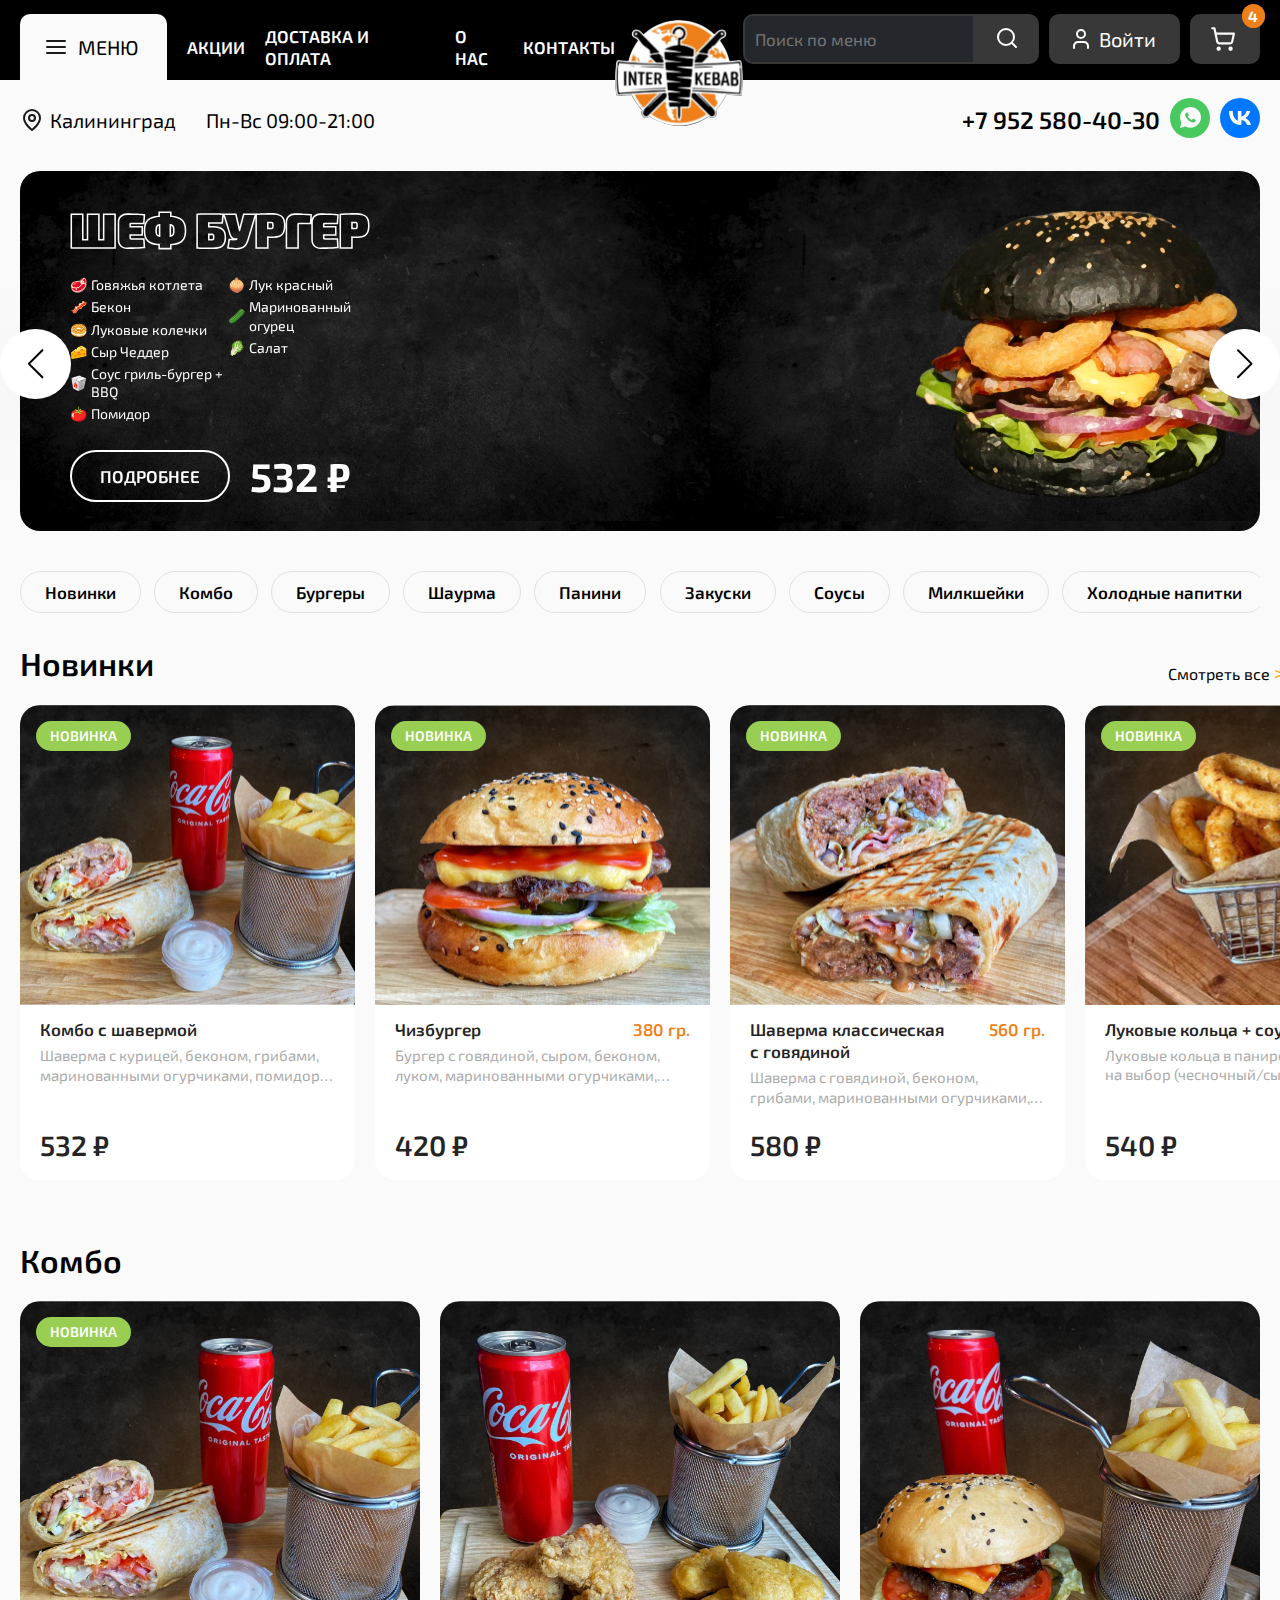
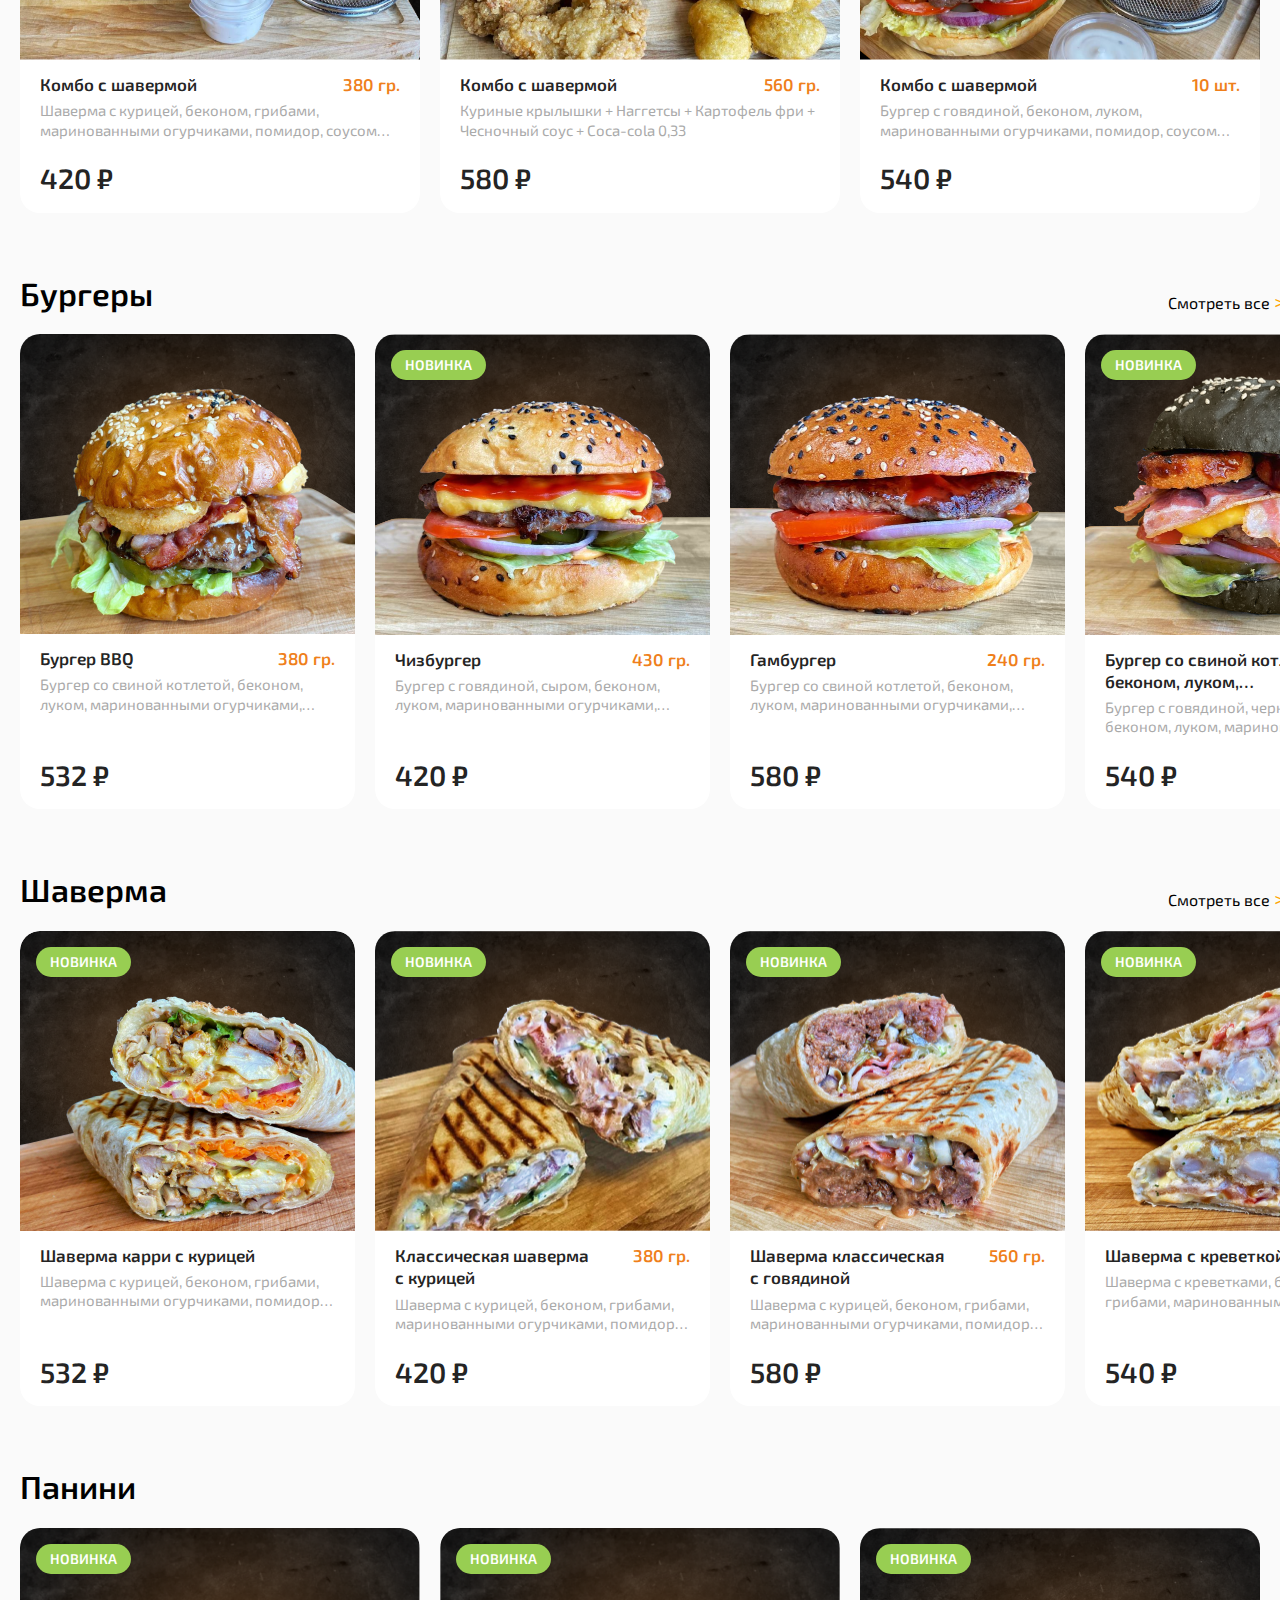
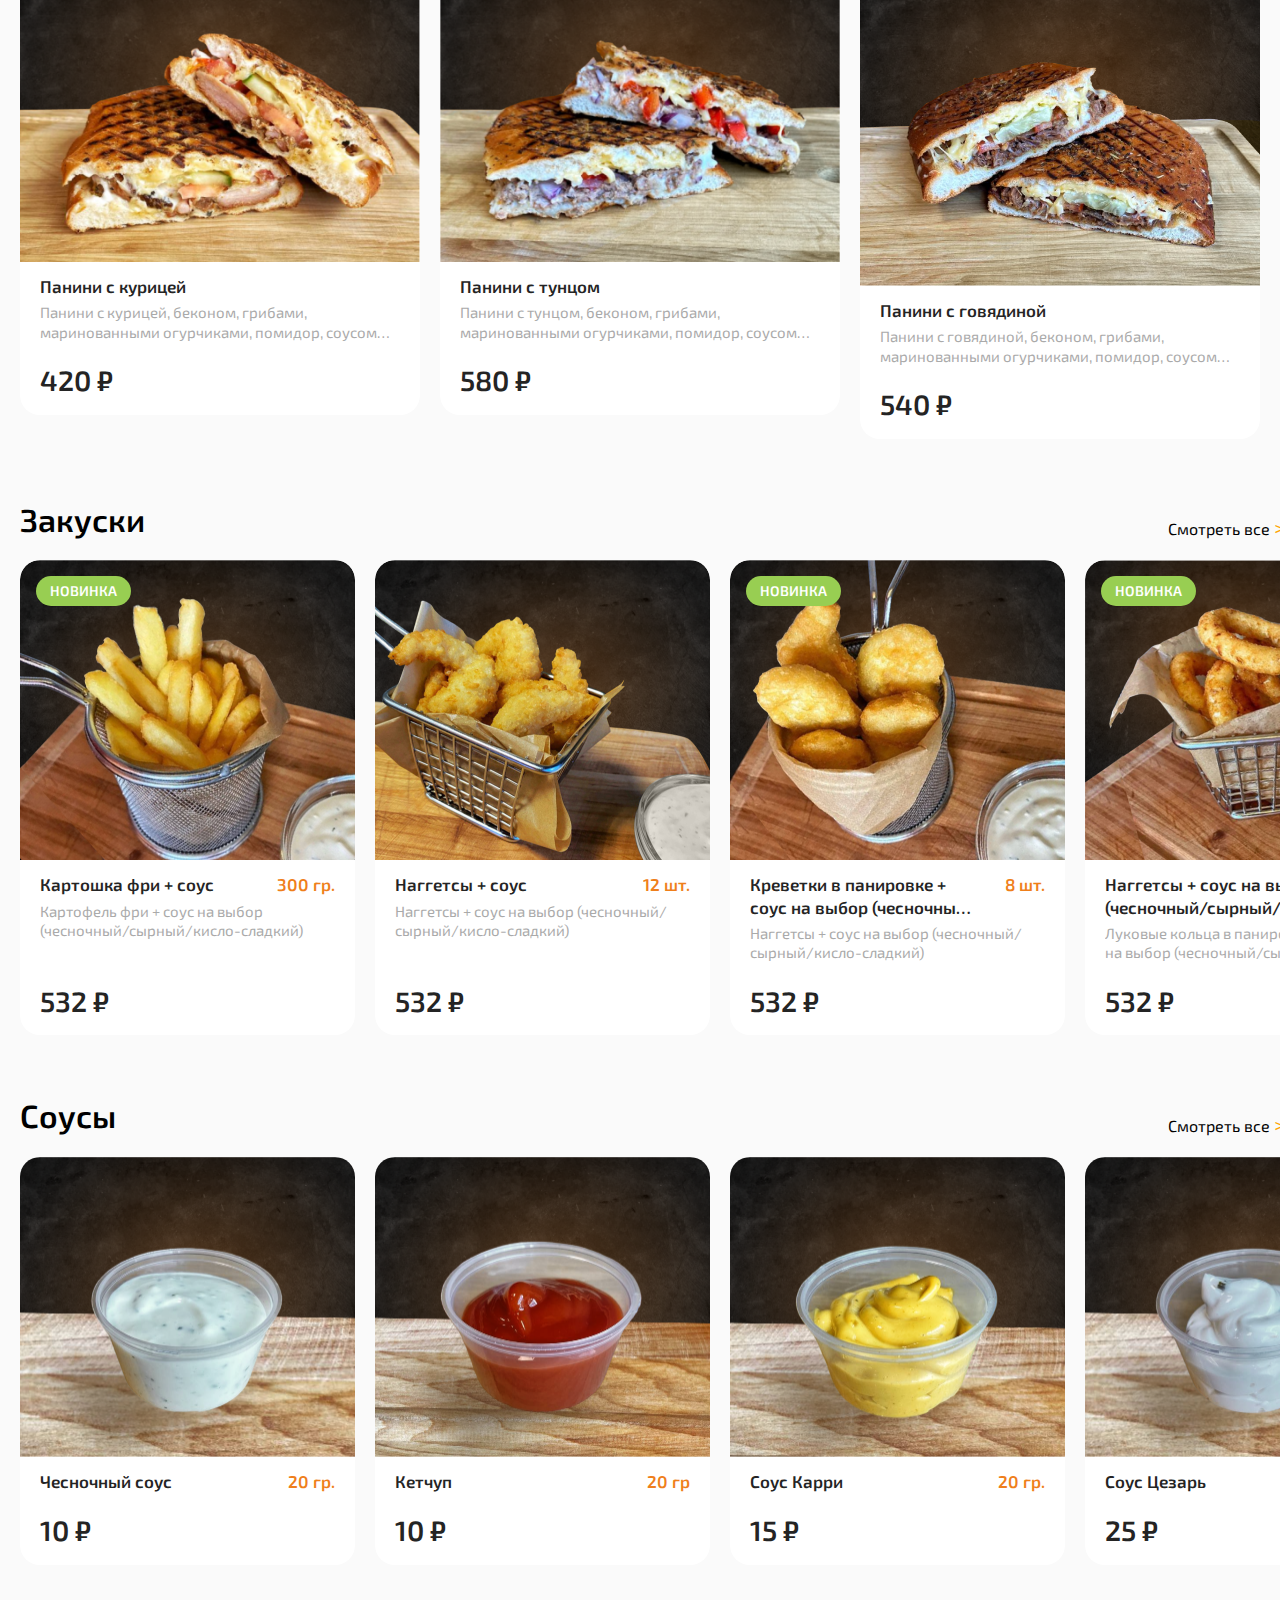
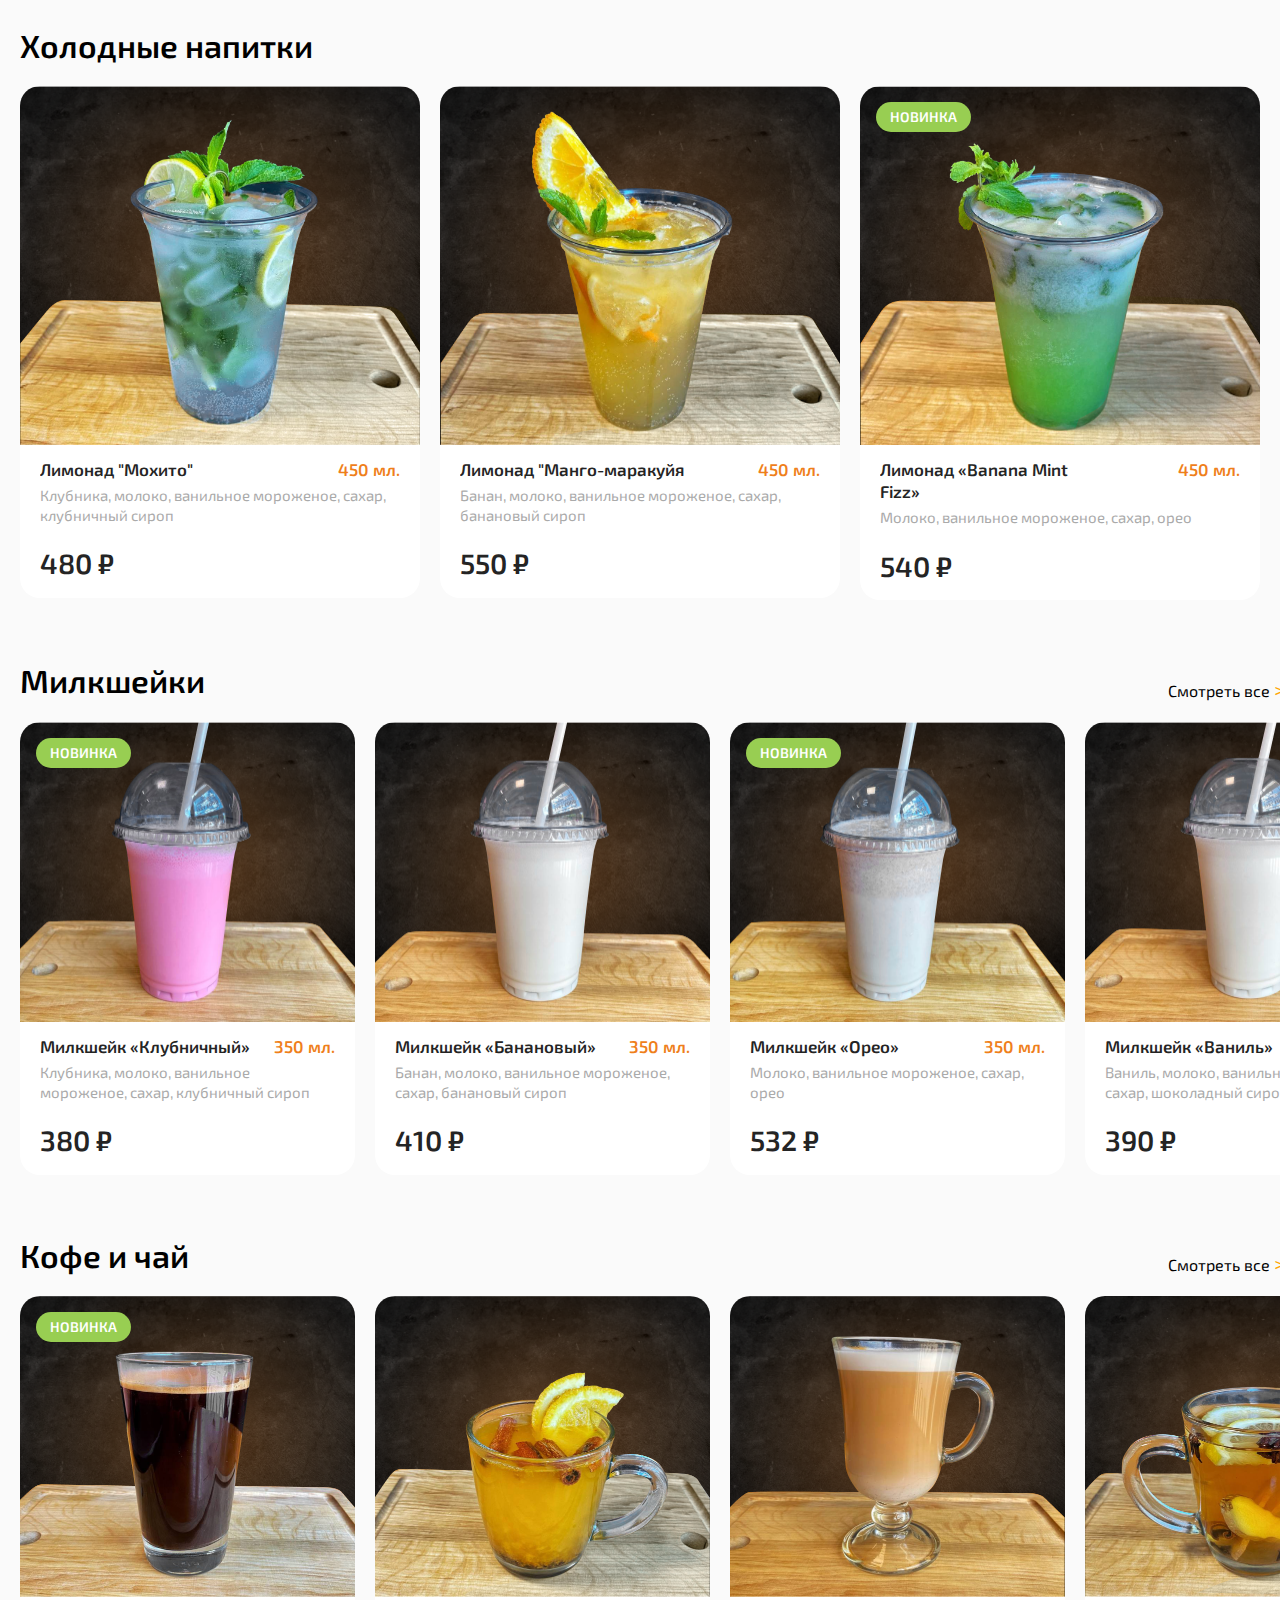
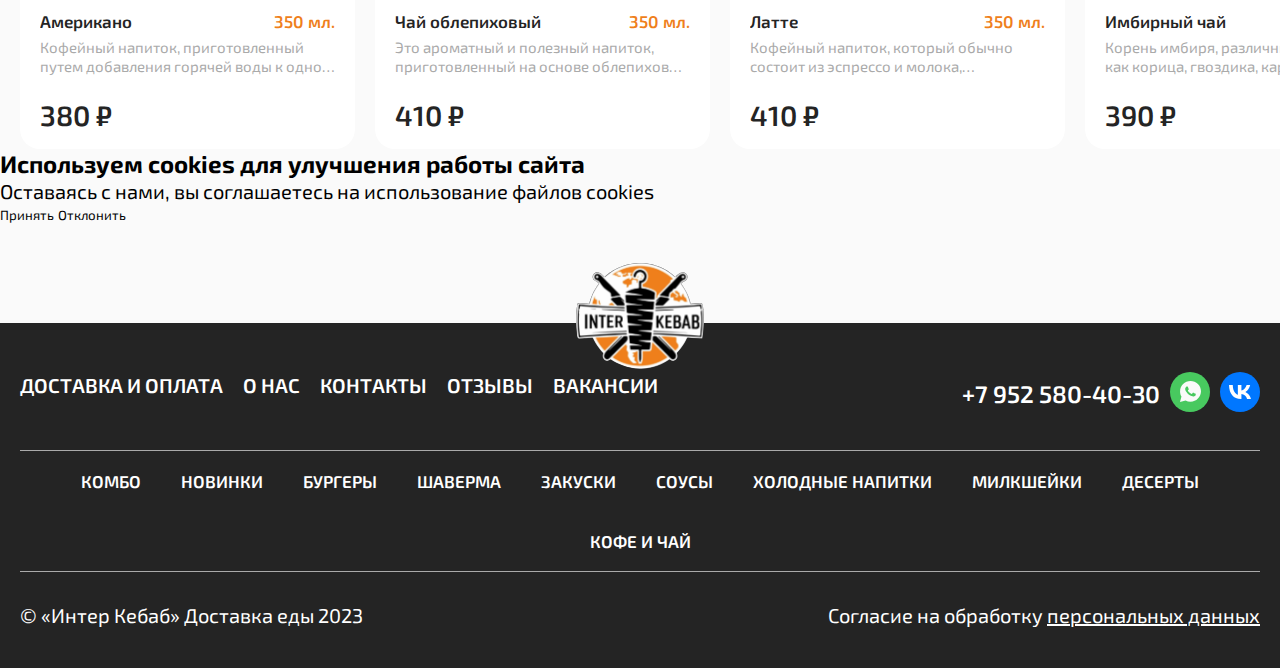
==== commit e6bd129d: "added links to header and footer" ====
--- a/index.html
+++ b/index.html
@@ -27,8 +27,8 @@
       <section class="modal-window" id="login_window">
         <div class="modal-window__background"></div>
         <div class="modal-window__content">
-          <a href="#" class="modal-window__close" id="login_window__close"
-            ><svg
+          <div class="modal-window__close" id="login_window__close">
+            <svg
               xmlns="http://www.w3.org/2000/svg"
               width="40"
               height="40"
@@ -48,8 +48,9 @@
                 stroke-width="2"
                 stroke-linecap="round"
                 stroke-linejoin="round"
-              /></svg
-          ></a>
+              />
+            </svg>
+          </div>
           <form action="" class="auth-form login">
             <h2>Добро пожаловать!</h2>
 
@@ -146,13 +147,21 @@
               ></path>
             </svg>
           </li>
-          <li class="header__mobile__wrapper__link"><a href="#">Акции</a></li>
           <li class="header__mobile__wrapper__link">
-            <a href="#">Доставка и оплата</a>
+            <a href="https://i1kazma.github.io/Inter_Kebab/sales">Акции</a>
           </li>
-          <li class="header__mobile__wrapper__link"><a href="#">О нас</a></li>
           <li class="header__mobile__wrapper__link">
-            <a href="#">Контакты</a>
+            <a href="https://i1kazma.github.io/Inter_Kebab/delivery"
+              >Доставка и оплата</a
+            >
+          </li>
+          <li class="header__mobile__wrapper__link">
+            <a href="https://i1kazma.github.io/Inter_Kebab/about">О нас</a>
+          </li>
+          <li class="header__mobile__wrapper__link">
+            <a href="https://i1kazma.github.io/Inter_Kebab/contacts"
+              >Контакты</a
+            >
           </li>
           <li class="header__mobile__social-links">
             <div class="whatsapp">
@@ -234,7 +243,10 @@
                   </a>
                 </li>
                 <li class="header__layout__top__link menu">
-                  <a href="#" class="header__layout__top__link__wrapper">
+                  <a
+                    href="https://i1kazma.github.io/Inter_Kebab/catalog"
+                    class="header__layout__top__link__wrapper"
+                  >
                     <svg
                       class="menu__hamburger"
                       xmlns="http://www.w3.org/2000/svg"
@@ -269,22 +281,30 @@
                   </a>
                 </li>
                 <li class="header__layout__top__link link">
-                  <a href="#" class="header__layout__top__link__wrapper"
+                  <a
+                    href="https://i1kazma.github.io/Inter_Kebab/sales"
+                    class="header__layout__top__link__wrapper"
                     >Акции</a
                   >
                 </li>
                 <li class="header__layout__top__link link">
-                  <a href="#" class="header__layout__top__link__wrapper"
+                  <a
+                    href="https://i1kazma.github.io/Inter_Kebab/delivery"
+                    class="header__layout__top__link__wrapper"
                     >Доставка и оплата</a
                   >
                 </li>
                 <li class="header__layout__top__link link">
-                  <a href="#" class="header__layout__top__link__wrapper"
+                  <a
+                    href="https://i1kazma.github.io/Inter_Kebab/about"
+                    class="header__layout__top__link__wrapper"
                     >О нас</a
                   >
                 </li>
                 <li class="header__layout__top__link link">
-                  <a href="#" class="header__layout__top__link__wrapper"
+                  <a
+                    href="https://i1kazma.github.io/Inter_Kebab/contacts"
+                    class="header__layout__top__link__wrapper"
                     >Контакты</a
                   >
                 </li>
@@ -337,7 +357,7 @@
                     <div class="header__layout__top__busket__items__wrapper">
                       <div class="header__layout__top__busket__items__content">
                         <h3>В корзине пусто.</h3>
-                        <span>Добвыьте блюдо из меню прямо сейчас</span>
+                        <span>Добавьте блюдо из меню прямо сейчас</span>
                       </div>
 
                       <a href="/Inter_Kebab-main/catalog.html" class="btn__link"
@@ -709,7 +729,9 @@
                     <!-- Slides -->
                     <div class="swiper-slide">
                       <div class="food-element">
-                        <a href="#">
+                        <a
+                          href="https://i1kazma.github.io/Inter_Kebab/delivery/food-item"
+                        >
                           <div class="food-element__img">
                             <div class="new-item">Новинка</div>
                             <img src="img/food-1.png" alt="" />
@@ -2506,14 +2528,300 @@
           </div>
         </div>
       </section>
+      <section class="cookies">
+        <div class="max-width-wrapper">
+          <div class="width-wrapper">
+            <div class="cookies__layout">
+              <div class="cookies__layout__title">
+                <h2>Используем cookies для улучшения работы сайта</h2>
+                <span
+                  >Оставаясь с нами, вы соглашаетесь на использование файлов
+                  cookies</span
+                >
+              </div>
+
+              <div class="cookies__layout__btns">
+                <button class="accept orange-btn" id="cookies_window__open">
+                  Принять
+                </button>
+                <button class="decline white-btn">Отклонить</button>
+              </div>
+            </div>
+          </div>
+        </div>
+      </section>
+      <section class="modal-window" id="cookies__window">
+        <div class="modal-window__background"></div>
+        <div class="modal-window__content">
+          <div class="modal-window__close" id="cookies_window__close">
+            <svg
+              xmlns="http://www.w3.org/2000/svg"
+              width="40"
+              height="40"
+              viewBox="0 0 40 40"
+              fill="none"
+            >
+              <path
+                d="M11.75 11.7505L28.2492 28.2496"
+                stroke="#AAAAAA"
+                stroke-width="2"
+                stroke-linecap="round"
+                stroke-linejoin="round"
+              />
+              <path
+                d="M11.75 28.2495L28.2492 11.7504"
+                stroke="#AAAAAA"
+                stroke-width="2"
+                stroke-linecap="round"
+                stroke-linejoin="round"
+              />
+            </svg>
+          </div>
+
+          <div>
+            <h2>Согласие на обработку персональных данных</h2>
+            <span
+              >Предоставляя свои персональные данные (заполняя форму обратной
+              связи) на сайте <span class="orange">InterKebab.ru</span>, я,
+              действуя своей волей и в своём интересе, в соответствии
+              с Федеральным законом от 27.07.2006 № 152‑ФЗ «О персональных
+              данных», даю согласие на обработку моих персональных данных.
+              Мои персональные данные были указаны мной при заполнении формы
+              ввода информации при заполнении формы обратной связи. Цели
+              обработки персональных данных:
+            </span>
+            <span>
+              <ul>
+                <li>оказание услуг общественного питания;</li>
+                <li>
+                  доставка мне товаров, продукции, в том числе третьими лицами —
+                  по поручению Продавца;
+                </li>
+                <li>
+                  участие в маркетинговых акциях, мероприятиях и исследованиях,
+                  проводимых Продавцом, либо по его поручению третьими лицами;
+                </li>
+                <li>
+                  оценка и улучшение качества работы, услуг Продавца, разработка
+                  новых блюд, услуг; статистические исследования, в том числе
+                  касающиеся работы Продавца, качества продукции, качества
+                  обслуживания, в том числе проводимые третьими лицами —
+                  по поручению Продавца;
+                </li>
+                <li>
+                  осуществление других видов деятельности в рамках
+                  законодательства РФ, с обязательным выполнением требований
+                  законодательства РФ в области персональных данных.
+                </li>
+              </ul>
+            </span>
+
+            <span>
+              Перечень персональных данных: фамилия, имя, адрес места жительства
+              (доставки продукции, товаров), контактный номер телефона, адрес
+              электронной почты и другая предоставленная мной информация.
+              Перечень действий с персональными данными: сбор (в том числе
+              от третьих лиц), запись, систематизация, накопление, хранение,
+              уточнение (обновление, изменение), извлечение, использование,
+              передача (предоставление, доступ, в том числе третьим лицам),
+              обезличивание, блокирование, удаление, уничтожение
+              с использованием средств автоматизации или без использования таких
+              средств. В целях информационного обеспечения даю согласие считать
+              мои персональные данные (фамилия, имя, адрес места жительства,
+              контактный номер телефона, адрес электронной почты) общедоступными
+              в рамках сети предприятий общественного питания, работающих
+              под товарным знаком InterKebab.</span
+            >
+          </div>
+        </div>
+      </section>
+      <section class="modal-window subscription" id="subscription__window">
+        <div class="modal-window__background"></div>
+        <div class="modal-window__content">
+          <div class="modal-window__close" id="subscription__close">
+            <svg
+              xmlns="http://www.w3.org/2000/svg"
+              width="40"
+              height="40"
+              viewBox="0 0 40 40"
+              fill="none"
+            >
+              <path
+                d="M11.75 11.7505L28.2492 28.2496"
+                stroke="#AAAAAA"
+                stroke-width="2"
+                stroke-linecap="round"
+                stroke-linejoin="round"
+              />
+              <path
+                d="M11.75 28.2495L28.2492 11.7504"
+                stroke="#AAAAAA"
+                stroke-width="2"
+                stroke-linecap="round"
+                stroke-linejoin="round"
+              />
+            </svg>
+          </div>
+          <div class="modal-window__img">
+            <img src="img/subscription-img.jpg" alt="" />
+          </div>
+
+          <ul class="modal-window__content__text" id="subscription__form">
+            <h2>Хочешь получать уведомления?</h2>
+            <span
+              >Ты будешь первым узнавать о специальных предложениях и новинках
+            </span>
+            <div class="modal-window__content__text__btns">
+              <button class="orange-btn" id="subscription__yes">Хочу</button>
+              <button class="white-btn" id="subscription__btn__close">
+                Нет, спасибо
+              </button>
+            </div>
+            <form class="modal-window__notification">
+              <h2>Куда удобно получать уведомления?</h2>
+              <ul class="modal-window__notification__items">
+                <li class="moda-window__notification__item">
+                  <svg
+                    xmlns="http://www.w3.org/2000/svg"
+                    width="40"
+                    height="40"
+                    viewBox="0 0 40 40"
+                    fill="none"
+                  >
+                    <g clip-path="url(#clip0_1197_11163)">
+                      <rect width="40" height="40" fill="#0077FF" />
+                      <path
+                        d="M20.9825 27C13.466 27 9.17864 21.7447 9 13H12.7651C12.8888 19.4184 15.6646 22.1371 17.8632 22.6977V13H21.4085V18.5355C23.5796 18.2973 25.8607 15.7748 26.6302 13H30.1755C29.8855 14.4391 29.3075 15.8017 28.4776 17.0025C27.6477 18.2033 26.5837 19.2166 25.3523 19.979C26.7269 20.6756 27.941 21.6615 28.9145 22.8717C29.888 24.082 30.5988 25.489 31 27H27.0974C26.7373 25.6876 26.0054 24.5128 24.9934 23.6228C23.9814 22.7328 22.7343 22.1673 21.4085 21.997V27H20.9825Z"
+                        fill="white"
+                      />
+                    </g>
+                    <defs>
+                      <clipPath id="clip0_1197_11163">
+                        <rect width="40" height="40" rx="10" fill="white" />
+                      </clipPath>
+                    </defs>
+                  </svg>
+                </li>
+                <li class="moda-window__notification__item">
+                  <svg
+                    xmlns="http://www.w3.org/2000/svg"
+                    width="40"
+                    height="40"
+                    viewBox="0 0 40 40"
+                    fill="none"
+                  >
+                    <g clip-path="url(#clip0_1197_11166)">
+                      <rect width="40" height="40" fill="#27A6E5" />
+                      <path
+                        d="M28 12.6022L24.9946 28.2923C24.9946 28.2923 24.5741 29.3801 23.4189 28.8584L16.4846 23.3526L16.4524 23.3364C17.3891 22.4654 24.6524 15.7027 24.9698 15.3961C25.4613 14.9214 25.1562 14.6387 24.5856 14.9974L13.8568 22.053L9.71764 20.6108C9.71764 20.6108 9.06626 20.3708 9.00359 19.8491C8.9401 19.3265 9.73908 19.0439 9.73908 19.0439L26.6131 12.1889C26.6131 12.1889 28 11.5579 28 12.6022Z"
+                        fill="#FEFEFE"
+                      />
+                    </g>
+                    <defs>
+                      <clipPath id="clip0_1197_11166">
+                        <rect width="40" height="40" rx="10" fill="white" />
+                      </clipPath>
+                    </defs>
+                  </svg>
+                </li>
+                <li class="moda-window__notification__item">
+                  <svg
+                    xmlns="http://www.w3.org/2000/svg"
+                    width="40"
+                    height="40"
+                    viewBox="0 0 40 40"
+                    fill="none"
+                  >
+                    <g clip-path="url(#clip0_1197_11169)">
+                      <rect width="40" height="40" fill="#48C95F" />
+                      <path
+                        d="M27.9268 12.0625C25.9512 10.0937 23.3171 9 20.5366 9C14.7561 9 10.0732 13.6667 10.0732 19.4271C10.0732 21.25 10.5854 23.0729 11.4634 24.6042L10 30L15.561 28.5417C17.0976 29.3438 18.7805 29.7812 20.5366 29.7812C26.3171 29.7812 31 25.1146 31 19.3542C30.9268 16.6563 29.9024 14.0312 27.9268 12.0625ZM25.5854 23.1458C25.3659 23.7292 24.3415 24.3125 23.8293 24.3854C23.3902 24.4583 22.8049 24.4583 22.2195 24.3125C21.8537 24.1667 21.3415 24.0208 20.7561 23.7292C18.122 22.6354 16.439 20.0104 16.2927 19.7917C16.1463 19.6458 15.1951 18.4062 15.1951 17.0937C15.1951 15.7812 15.8537 15.1979 16.0732 14.9062C16.2927 14.6146 16.5854 14.6146 16.8049 14.6146C16.9512 14.6146 17.1707 14.6146 17.3171 14.6146C17.4634 14.6146 17.6829 14.5417 17.9024 15.0521C18.122 15.5625 18.6341 16.875 18.7073 16.9479C18.7805 17.0938 18.7805 17.2396 18.7073 17.3854C18.6341 17.5312 18.561 17.6771 18.4146 17.8229C18.2683 17.9687 18.1219 18.1875 18.0488 18.2604C17.9024 18.4062 17.7561 18.5521 17.9024 18.7708C18.0488 19.0625 18.561 19.8646 19.3659 20.5937C20.3902 21.4687 21.1951 21.7604 21.4878 21.9063C21.7805 22.0521 21.9268 21.9792 22.0732 21.8333C22.2195 21.6875 22.7317 21.1042 22.878 20.8125C23.0244 20.5208 23.2439 20.5938 23.4634 20.6667C23.6829 20.7396 25 21.3958 25.2195 21.5417C25.5122 21.6875 25.6585 21.7604 25.7317 21.8333C25.8049 22.0521 25.8049 22.5625 25.5854 23.1458Z"
+                        fill="white"
+                      />
+                    </g>
+                    <defs>
+                      <clipPath id="clip0_1197_11169">
+                        <rect width="40" height="40" rx="10" fill="white" />
+                      </clipPath>
+                    </defs>
+                  </svg>
+                </li>
+                <li class="moda-window__notification__item">
+                  <svg
+                    xmlns="http://www.w3.org/2000/svg"
+                    width="40"
+                    height="40"
+                    viewBox="0 0 40 40"
+                    fill="none"
+                  >
+                    <g clip-path="url(#clip0_1197_11172)">
+                      <path d="M40 0H0V40H40V0Z" fill="#383838" />
+                      <path
+                        d="M9.13 14.5813C9.65 14.5813 10.09 14.5963 10.45 14.6263C10.82 14.6563 11.155 14.6963 11.455 14.7463C11.765 14.7963 12.08 14.8663 12.4 14.9563L12.19 17.0263C11.85 17.0063 11.535 16.9963 11.245 16.9963C10.955 16.9863 10.645 16.9813 10.315 16.9813C9.985 16.9713 9.59 16.9663 9.13 16.9663C8.72 16.9663 8.395 17.0513 8.155 17.2213C7.925 17.3913 7.765 17.6913 7.675 18.1213C7.585 18.5513 7.54 19.1563 7.54 19.9363C7.54 20.7163 7.585 21.3213 7.675 21.7513C7.765 22.1813 7.925 22.4813 8.155 22.6513C8.395 22.8213 8.72 22.9063 9.13 22.9063C9.86 22.9063 10.465 22.8963 10.945 22.8763C11.435 22.8563 11.925 22.8213 12.415 22.7713L12.625 24.8263C12.125 24.9963 11.61 25.1163 11.08 25.1863C10.56 25.2563 9.91 25.2913 9.13 25.2913C8.02 25.2913 7.13 25.1213 6.46 24.7813C5.8 24.4313 5.32 23.8663 5.02 23.0863C4.73 22.3063 4.585 21.2563 4.585 19.9363C4.585 18.6163 4.73 17.5663 5.02 16.7863C5.32 16.0063 5.8 15.4463 6.46 15.1063C7.13 14.7563 8.02 14.5813 9.13 14.5813ZM24.9352 14.7613C25.5752 14.7613 25.9052 15.0913 25.9252 15.7513L26.3152 25.1113H23.7502L23.4202 16.8913H23.1802L21.8602 22.6963C21.7702 23.2763 21.4102 23.5663 20.7802 23.5663H19.2202C18.6002 23.5663 18.2302 23.2763 18.1102 22.6963L16.7902 16.8913H16.5502L16.2652 25.1113H13.7152L14.0752 15.7513C14.1052 15.0913 14.4402 14.7613 15.0802 14.7613H17.6002C18.2002 14.7613 18.5602 15.0563 18.6802 15.6463L19.6852 20.2513C19.7352 20.4913 19.7752 20.7413 19.8052 21.0013C19.8452 21.2513 19.8802 21.5063 19.9102 21.7663H20.0752C20.1152 21.5063 20.1502 21.2513 20.1802 21.0013C20.2102 20.7413 20.2502 20.4863 20.3002 20.2363L21.2902 15.6463C21.4002 15.0563 21.7602 14.7613 22.3702 14.7613H24.9352ZM32.2013 14.5813C32.7213 14.5813 33.1613 14.5963 33.5213 14.6263C33.8913 14.6563 34.2263 14.6963 34.5263 14.7463C34.8363 14.7963 35.1513 14.8663 35.4713 14.9563L35.2613 17.0263C34.9213 17.0063 34.6063 16.9963 34.3163 16.9963C34.0263 16.9863 33.7163 16.9813 33.3863 16.9813C33.0563 16.9713 32.6613 16.9663 32.2013 16.9663C31.7913 16.9663 31.4663 17.0513 31.2263 17.2213C30.9963 17.3913 30.8363 17.6913 30.7463 18.1213C30.6563 18.5513 30.6113 19.1563 30.6113 19.9363C30.6113 20.7163 30.6563 21.3213 30.7463 21.7513C30.8363 22.1813 30.9963 22.4813 31.2263 22.6513C31.4663 22.8213 31.7913 22.9063 32.2013 22.9063C32.9313 22.9063 33.5363 22.8963 34.0163 22.8763C34.5063 22.8563 34.9963 22.8213 35.4863 22.7713L35.6963 24.8263C35.1963 24.9963 34.6813 25.1163 34.1513 25.1863C33.6313 25.2563 32.9813 25.2913 32.2013 25.2913C31.0913 25.2913 30.2013 25.1213 29.5313 24.7813C28.8713 24.4313 28.3913 23.8663 28.0913 23.0863C27.8013 22.3063 27.6563 21.2563 27.6563 19.9363C27.6563 18.6163 27.8013 17.5663 28.0913 16.7863C28.3913 16.0063 28.8713 15.4463 29.5313 15.1063C30.2013 14.7563 31.0913 14.5813 32.2013 14.5813Z"
+                        fill="white"
+                      />
+                    </g>
+                    <defs>
+                      <clipPath id="clip0_1197_11172">
+                        <rect width="40" height="40" rx="10" fill="white" />
+                      </clipPath>
+                    </defs>
+                  </svg>
+                </li>
+                <li class="moda-window__notification__item">
+                  <svg
+                    xmlns="http://www.w3.org/2000/svg"
+                    width="40"
+                    height="40"
+                    viewBox="0 0 40 40"
+                    fill="none"
+                  >
+                    <g clip-path="url(#clip0_1197_11175)">
+                      <path d="M40 0H0V40H40V0Z" fill="#AAAAAA" />
+                      <g clip-path="url(#clip1_1197_11175)">
+                        <path
+                          d="M22.9582 21.3882L21.2832 23.186C20.6039 23.9151 19.4087 23.9308 18.7148 23.186L17.0397 21.3882L11.0234 27.8445C11.2474 27.9553 11.4943 28.0214 11.7568 28.0214H28.2412C28.5037 28.0214 28.7505 27.9553 28.9744 27.8445L22.9582 21.3882Z"
+                          fill="white"
+                        />
+                        <path
+                          d="M28.2422 12.979H11.7578C11.4953 12.979 11.2484 13.0451 11.0245 13.1559L17.4533 20.0554C17.4537 20.0558 17.4543 20.0559 17.4547 20.0564C17.455 20.0567 17.4551 20.0571 17.4552 20.0575L19.5455 22.3009C19.7676 22.5384 20.2325 22.5384 20.4545 22.3009L22.5445 20.0579C22.5445 20.0579 22.545 20.0568 22.5454 20.0564C22.5454 20.0564 22.5463 20.0558 22.5468 20.0554L28.9754 13.1558C28.7515 13.045 28.5047 12.979 28.2422 12.979ZM10.187 14.0325C10.0711 14.2831 10 14.5613 10 14.8593V26.141C10 26.439 10.071 26.7172 10.1869 26.9678L16.2136 20.5003L10.187 14.0325ZM29.813 14.0324L23.7864 20.5003L29.813 26.9679C29.9289 26.7173 30 26.4391 30 26.141V14.8593C30 14.5612 29.9289 14.283 29.813 14.0324Z"
+                          fill="white"
+                        />
+                      </g>
+                    </g>
+                    <defs>
+                      <clipPath id="clip0_1197_11175">
+                        <rect width="40" height="40" rx="10" fill="white" />
+                      </clipPath>
+                      <clipPath id="clip1_1197_11175">
+                        <rect
+                          width="20"
+                          height="15"
+                          fill="white"
+                          transform="translate(10 13)"
+                        />
+                      </clipPath>
+                    </defs>
+                  </svg>
+                </li>
+              </ul>
+              <div class="c-input">
+                <input type="text" class="c-input__field" />
+                <div class="c-input__bar"></div>
+                <label class="c-input__label">Введите данные</label>
+              </div>
+            </form>
+          </ul>
+        </div>
+      </section>
     </main>
     <footer class="footer">
       <div class="max-width-wrapper">
         <div class="modal-window" id="vacancies__window">
           <div class="modal-window__background"></div>
           <div class="modal-window__content">
-            <a href="#" class="modal-window__close" id="vacancies_window__close"
-              ><svg
+            <div class="modal-window__close" id="vacancies_window__close">
+              <svg
                 xmlns="http://www.w3.org/2000/svg"
                 width="40"
                 height="40"
@@ -2533,8 +2841,9 @@
                   stroke-width="2"
                   stroke-linecap="round"
                   stroke-linejoin="round"
-                /></svg
-            ></a>
+                />
+              </svg>
+            </div>
             <h2>Приглашаем на работу</h2>
             <span
               >Ждём от вас резюме на почту
@@ -2554,7 +2863,7 @@
               <div class="vacancy">
                 <h3>Повар</h3>
                 <span>Обязанности</span>
-                <ul >
+                <ul>
                   <li>Общаться с гостями, принимать заказы, работа с кассой</li>
                   <li>Готовить вкуснейшие шаверму и бургеры</li>
                   <li>Поддерживать порядок и чистоту на кухне</li>
@@ -2569,11 +2878,27 @@
             <img src="img/logo.svg" class="footer__layout__logo" alt="" />
             <div class="footer__layout__info">
               <ul>
-                <li><a href="#">Доставка и оплата</a></li>
-                <li><a href="#">О нас</a></li>
-                <li><a href="#">Контакты</a></li>
-                <li><a href="#">Отзывы</a></li>
-                <li><a href="#" id="vacancies__modal">Вакансии</a></li>
+                <li>
+                  <a href="https://i1kazma.github.io/Inter_Kebab/delivery"
+                    >Доставка и оплата</a
+                  >
+                </li>
+                <li>
+                  <a href="https://i1kazma.github.io/Inter_Kebab/about"
+                    >О нас</a
+                  >
+                </li>
+                <li>
+                  <a href="https://i1kazma.github.io/Inter_Kebab/contacts"
+                    >Контакты</a
+                  >
+                </li>
+                <li>
+                  <a href="https://i1kazma.github.io/Inter_Kebab/">Отзывы</a>
+                </li>
+                <li id="vacancies">
+                  <a href="#vacancies" id="vacancies__modal">Вакансии</a>
+                </li>
               </ul>
               <div class="footer__layout__social">
                 <div class="footer__layout__right__phone">
@@ -2643,6 +2968,8 @@
     </footer>
 
     <script src="js/script.js"></script>
+    <script src="js/cookies.js"></script>
+    <script src="js/subscriptions.js"></script>
     <script>
       const top_banner_swiper = new Swiper(".top-banner__swiper", {
         direction: "horizontal",
